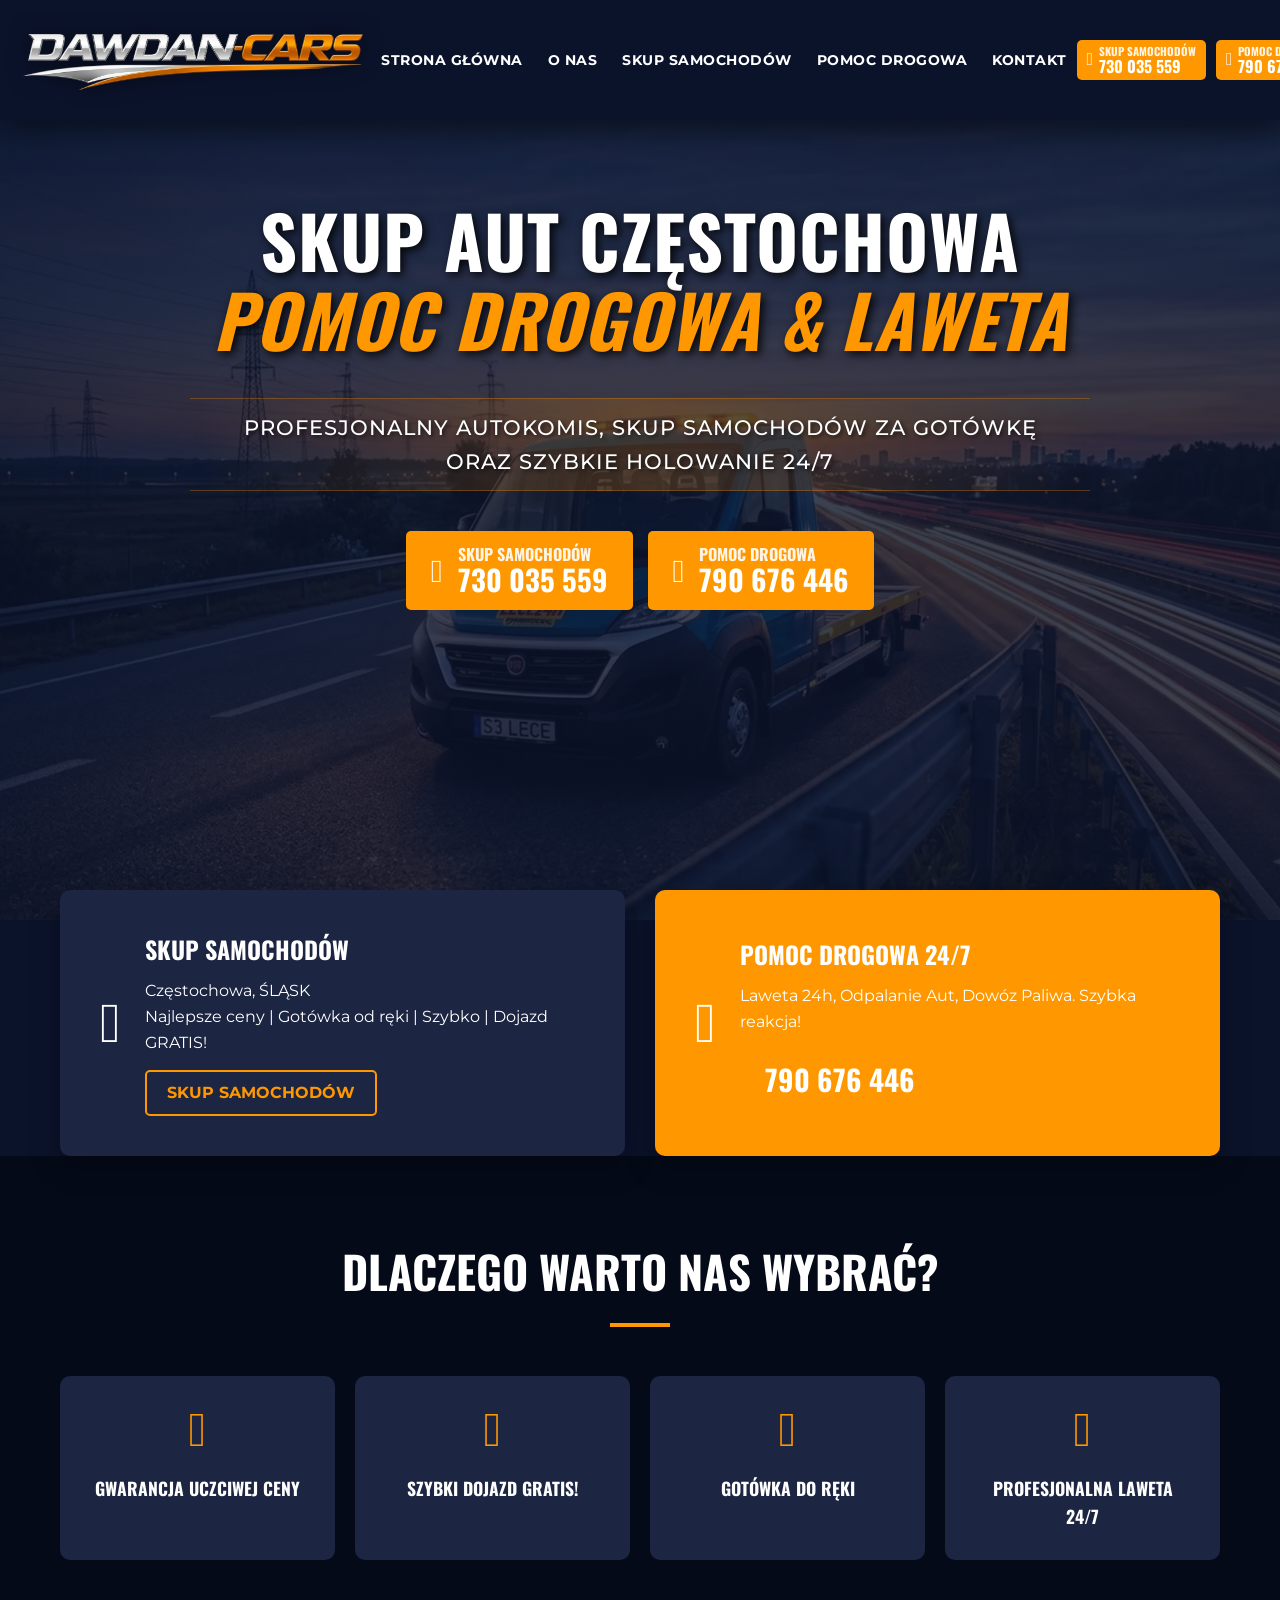
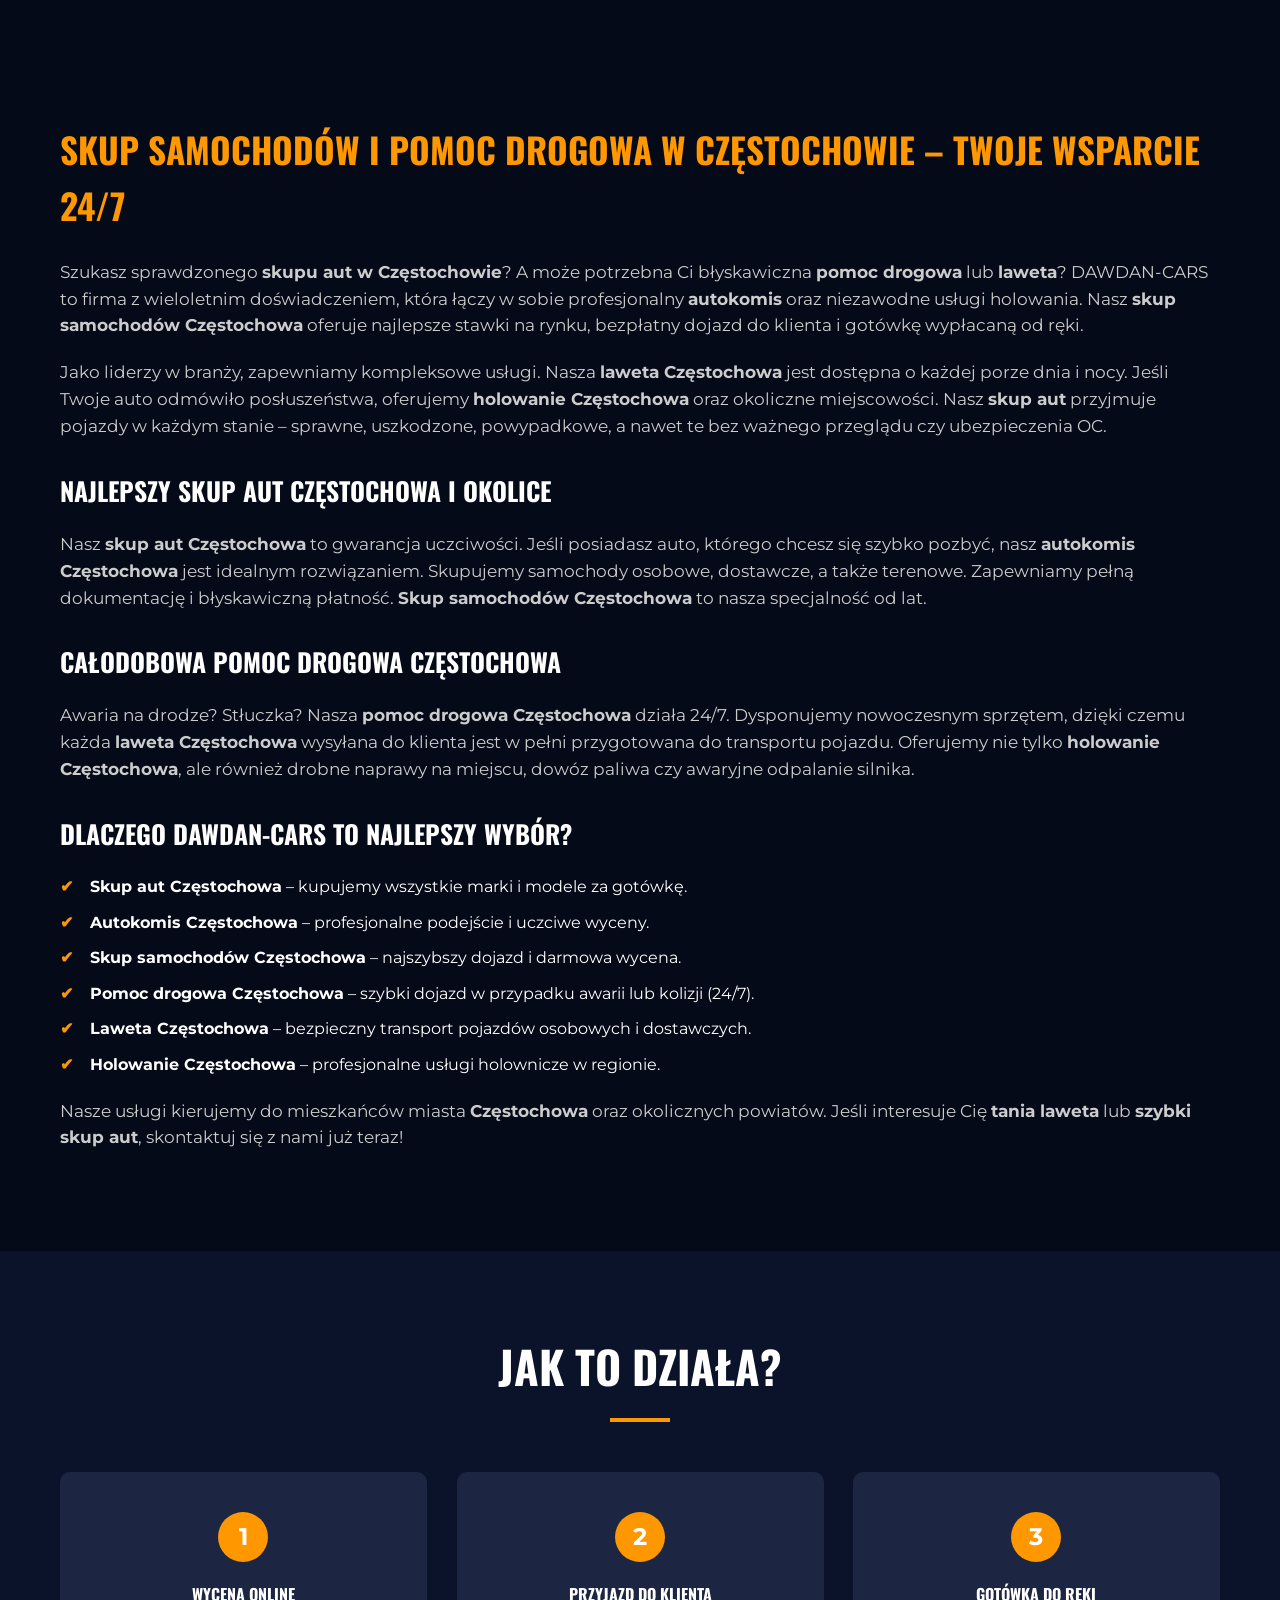
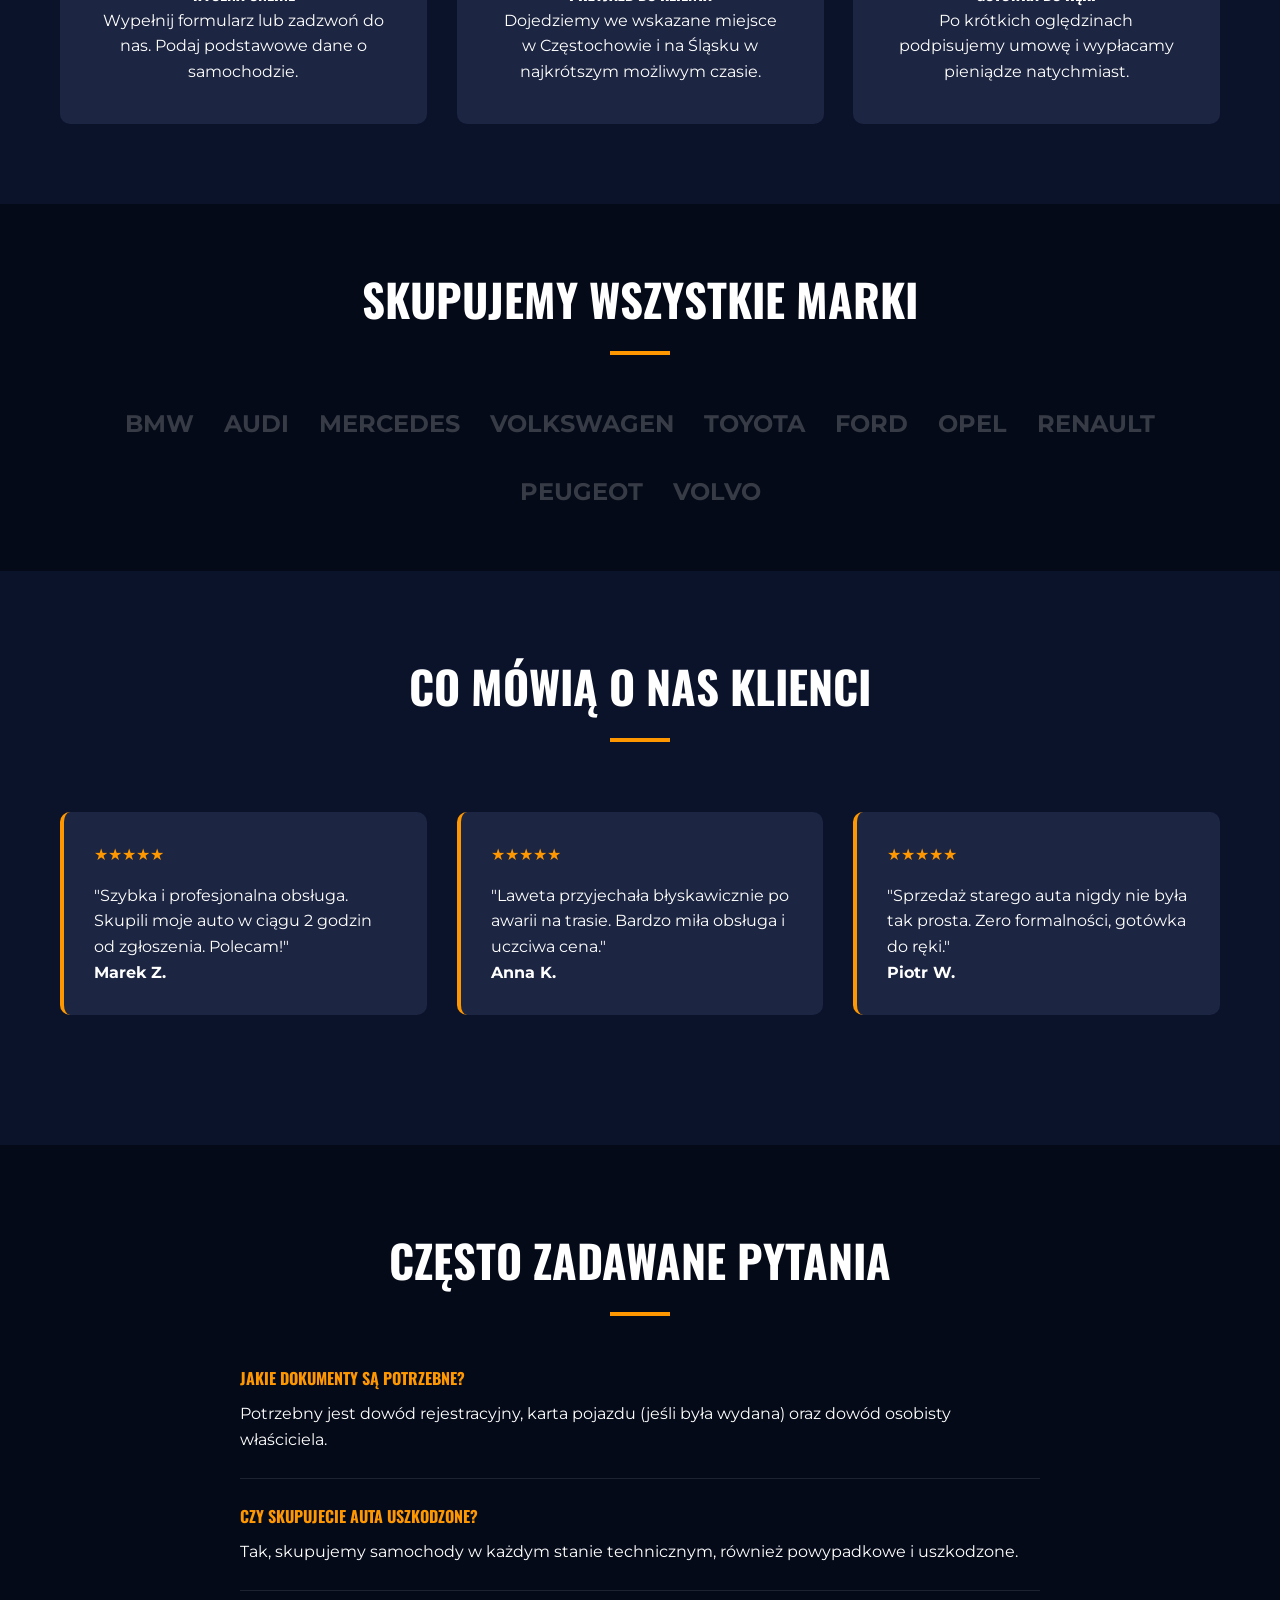
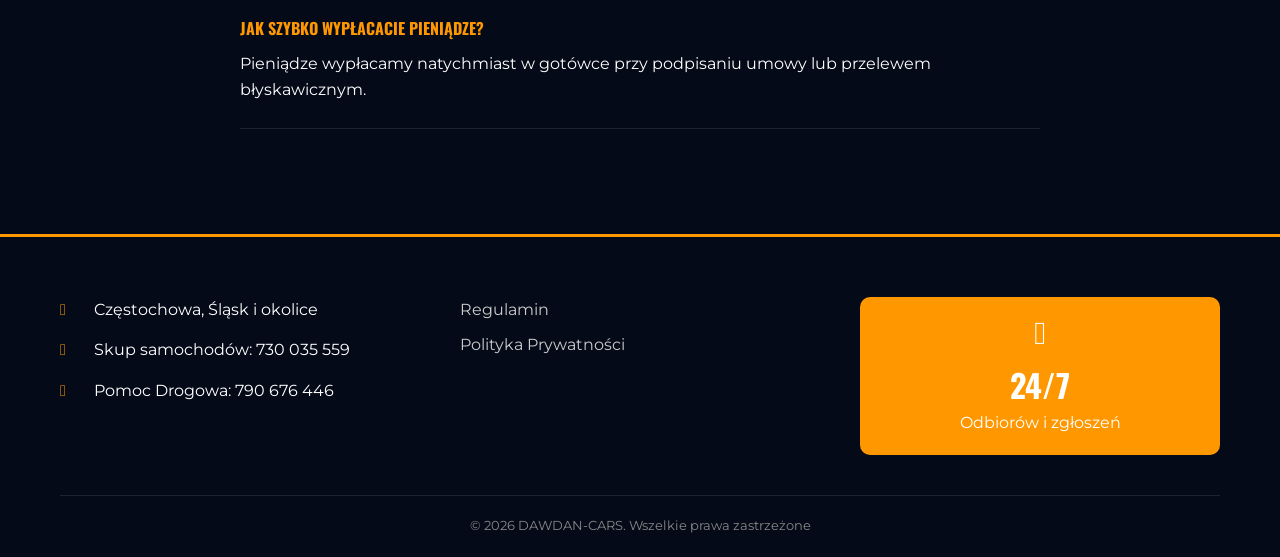
==== index.html @ 178221b4 "Add files via upload" ====
<!DOCTYPE html>
<html lang="pl">
<head>
<!-- Google tag (gtag.js) -->
<script async src="https://www.googletagmanager.com/gtag/js?id=G-DN23MHNYG7"></script>
<script>
  window.dataLayer = window.dataLayer || [];
  function gtag(){dataLayer.push(arguments);}
  gtag('js', new Date());

  gtag('config', 'G-DN23MHNYG7');
</script>


    <meta charset="UTF-8">
    <meta name="viewport" content="width=device-width, initial-scale=1.0">
<title>Skup Aut Częstochowa | Autokomis | Pomoc Drogowa 24h | Laweta Częstochowa</title>

<meta name="description" content="Skup aut Częstochowa i autokomis. Profesjonalna pomoc drogowa 24h, laweta oraz holowanie Częstochowa. Skup samochodów za gotówkę – szybka wycena i darmowy dojazd!">

<link rel="canonical" href="https://dawdan-cars.pl/">

<script type="application/ld+json">
{
  "@context": "https://schema.org",
  "@type": "LocalBusiness",
  "name": "DAWDAN-CARS",
  "image": "https://dawdan-cars.pl/logo.webp",
  "@id": "https://dawdan-cars.pl/#business",
  "url": "https://dawdan-cars.pl/",
  "telephone": "+48730035559",
  "address": {
    "@type": "PostalAddress",
    "streetAddress": "Częstochowa i okolice",
    "addressLocality": "Częstochowa",
    "postalCode": "42-200",
    "addressCountry": "PL"
  },
  "geo": {
    "@type": "GeoCoordinates",
    "latitude": 50.8118,
    "longitude": 19.1203
  },
  "openingHoursSpecification": {
    "@type": "OpeningHoursSpecification",
    "dayOfWeek": [
      "Monday",
      "Tuesday",
      "Wednesday",
      "Thursday",
      "Friday",
      "Saturday",
      "Sunday"
    ],
    "opens": "00:00",
    "closes": "23:59"
  },
  "sameAs": []
}
</script>


    <link rel="stylesheet" href="style.css" media="print" onload="this.media='all'">
    <link rel="stylesheet" href="critical.css">
    <noscript><link rel="stylesheet" href="style.css"></noscript>
    <link rel="preload" as="style" href="style.css">
    <link rel="preconnect" href="https://fonts.googleapis.com">
    <link rel="preconnect" href="https://fonts.gstatic.com" crossorigin>
    <link href="https://fonts.googleapis.com/css2?family=Montserrat:wght@400;700&family=Oswald:wght@500;700&display=swap" rel="stylesheet" media="print" onload="this.media='all'">
    <noscript><link href="https://fonts.googleapis.com/css2?family=Montserrat:wght@400;700&family=Oswald:wght@500;700&display=swap" rel="stylesheet"></noscript>
    <link rel="stylesheet" href="font-awesome.min.css" media="print" onload="this.media='all'">
    <noscript><link rel="stylesheet" href="font-awesome.min.css"></noscript>
    <!-- Swiper CSS -->
    <link rel="stylesheet" href="https://cdn.jsdelivr.net/npm/swiper@11/swiper-bundle.min.css" />
    <!-- AOS CSS -->
    <link href="https://unpkg.com/aos@2.3.1/dist/aos.css" rel="stylesheet">
    <!-- NOWE -->
    <link rel="preload" as="image" href="tlo.webp" fetchpriority="high" type="image/webp">

    <!-- ICONS -->
    <link rel="icon" href="favicony/favicon.ico" type="image/x-icon">
    <link rel="shortcut icon" href="favicony/favicon.ico" type="image/x-icon">
    <link rel="icon" href="favicony/favicon.ico" sizes="any">
    <link rel="icon" type="image/png" sizes="16x16" href="favicony/favicon-16x16.png">
    <link rel="icon" type="image/png" sizes="32x32" href="favicony/favicon-32x32.png">
    <link rel="icon" type="image/png" sizes="48x48" href="favicony/favicon-48x48.png">
    <link rel="icon" type="image/png" sizes="64x64" href="favicony/favicon-64x64.png">
    <link rel="icon" type="image/png" sizes="192x192" href="favicony/favicon-192x192.png">
    <link rel="icon" type="image/png" sizes="512x512" href="favicony/favicon-512x512.png">
    <link rel="apple-touch-icon" sizes="180x180" href="favicony/favicon-180x180.png">
</head>
<body>
    <header>    
        <div class="top-bar">
            <div class="container">
                <div class="logo">
                    <a href="index.html">
                        <img src="logo.webp" alt="Skup samochodów, pomoc drogowa Częstochowa DAWDAN-CARS" width="349" height="60" loading="lazy">
                    </a>
                </div>
                <nav>
                    <ul>
                        <li><a href="index.html">STRONA GŁÓWNA</a></li>
                        <li><a href="o-nas.html">O NAS</a></li>
                        <li><a href="skup-samochodow.html">SKUP SAMOCHODÓW</a></li>
                        <li><a href="laweta-pomoc-drogowa.html">POMOC DROGOWA</a></li>
                        <li><a href="kontakt.html">KONTAKT</a></li>
                    </ul>
                    <div class="header-cta mobile-only">
                        <a href="tel:+48730035559" class="btn-call">                
                            <i class="fas fa-phone-alt"></i>
                            <span>
                                <span class="btn-label">SKUP SAMOCHODÓW</span>
                                <span class="btn-number">730 035 559</span>
                            </span>
                        </a>
                        <a href="tel:+48790676446" class="btn-call">
                            <i class="fas fa-phone-alt"></i>
                            <span>
                                <span class="btn-label">POMOC DROGOWA</span>
                                <span class="btn-number">790 676 446</span>
                            </span>
                        </a>
                    </div>
                </nav>
                <div class="header-cta desktop-only">
                    <a href="tel:+48730035559" class="btn-call">
                        <i class="fas fa-phone-alt"></i>
                        <span>
                            <span class="btn-label">SKUP SAMOCHODÓW</span>
                            <span class="btn-number">730 035 559</span>
                        </span>
                    </a>
                    <a href="tel:+48790676446" class="btn-call">
                        <i class="fas fa-phone-alt"></i>
                        <span>
                            <span class="btn-label">POMOC DROGOWA</span>
                            <span class="btn-number">790 676 446</span>
                        </span>
                    </a>
                </div>
                <div class="menu-toggle">
                    <span></span>
                    <span></span>
                    <span></span>
                </div>
            </div>
        </div>
    </header>
    <div class="overlay"></div>

    <section id="home" class="hero">
        <div class="container">
            <div class="hero-content">
                <div class="hero-text" data-aos="fade-up">
                    <h1>SKUP AUT CZĘSTOCHOWA <br> <span class="highlight">POMOC DROGOWA & LAWETA</span></h1>
                    <p class="hero-subtext">Profesjonalny autokomis, skup samochodów za gotówkę oraz szybkie holowanie 24/7</p>
                    <div class="hero-cta-buttons">
                        <a href="tel:+48730035559" class="btn-hero-call">
                            <i class="fas fa-phone-alt"></i>
                            <span>
                                <span class="btn-label">SKUP SAMOCHODÓW</span>
                                <span class="btn-number">730 035 559</span>
                            </span>
                        </a>
                        <a href="tel:+48790676446" class="btn-hero-call">
                            <i class="fas fa-phone-alt"></i>
                            <span>
                                <span class="btn-label">POMOC DROGOWA</span>
                                <span class="btn-number">790 676 446</span>
                            </span>
                        </a>
                    </div>
                </div>
            </div>
        </div>
    </section>

    <section class="service-boxes">
        <div class="container">
            <div class="box blue-box" data-aos="fade-right">
                <div class="box-icon"><i class="fas fa-car"></i></div>
                <div class="box-content">
                    <h3>SKUP SAMOCHODÓW</h3>
                    <p>Częstochowa, ŚLĄSK<br>Najlepsze ceny | Gotówka od ręki | Szybko | Dojazd GRATIS!</p>
                    <a href="skup-samochodow.html" class="btn-outline">SKUP SAMOCHODÓW</a>
                </div>
            </div>
            <div class="box orange-box" data-aos="fade-left">
                <div class="box-icon"><i class="fas fa-truck-moving"></i></div>
                <div class="box-content">
                    <h3>POMOC DROGOWA 24/7</h3>
                    <p>Laweta 24h, Odpalanie Aut, Dowóz Paliwa. Szybka reakcja!</p>
                    <div class="box-call">
                        <a href="tel:+48790676446" class="btn-hero-call">
                                <span class="btn-number">790 676 446</span>
                        </a>
                    </div>
                </div>
            </div>
        </div>
    </section>

    <section id="benefits" class="benefits">
        <div class="container">
            <h2 class="section-title" data-aos="fade-up">DLACZEGO WARTO NAS WYBRAĆ?</h2>
            <div class="benefits-grid">
                <div class="benefit-item" data-aos="zoom-in" data-aos-delay="100">
                    <i class="fas fa-award"></i>
                    <h4>GWARANCJA UCZCIWEJ CENY</h4>
                </div>
                <div class="benefit-item" data-aos="zoom-in" data-aos-delay="200">
                    <i class="fas fa-stopwatch"></i>
                    <h4>SZYBKI DOJAZD GRATIS!</h4>
                </div>
                <div class="benefit-item" data-aos="zoom-in" data-aos-delay="300">
                    <i class="fas fa-money-bill-wave"></i>
                    <h4>GOTÓWKA DO RĘKI</h4>
                </div>
                <div class="benefit-item" data-aos="zoom-in" data-aos-delay="400">
                    <i class="fas fa-truck-monster"></i>
                    <h4>PROFESJONALNA LAWETA 24/7</h4>
                </div>
            </div>
        </div>
    </section>

    <section class="seo-content">
        <div class="container">
            <div class="seo-text-block" data-aos="fade-up">
                <h2>Skup samochodów i pomoc drogowa w Częstochowie – Twoje wsparcie 24/7</h2>
                <p>Szukasz sprawdzonego <strong>skupu aut w Częstochowie</strong>? A może potrzebna Ci błyskawiczna <strong>pomoc drogowa</strong> lub <strong>laweta</strong>? DAWDAN-CARS to firma z wieloletnim doświadczeniem, która łączy w sobie profesjonalny <strong>autokomis</strong> oraz niezawodne usługi holowania. Nasz <strong>skup samochodów Częstochowa</strong> oferuje najlepsze stawki na rynku, bezpłatny dojazd do klienta i gotówkę wypłacaną od ręki.</p>

                <p>Jako liderzy w branży, zapewniamy kompleksowe usługi. Nasza <strong>laweta Częstochowa</strong> jest dostępna o każdej porze dnia i nocy. Jeśli Twoje auto odmówiło posłuszeństwa, oferujemy <strong>holowanie Częstochowa</strong> oraz okoliczne miejscowości. Nasz <strong>skup aut</strong> przyjmuje pojazdy w każdym stanie – sprawne, uszkodzone, powypadkowe, a nawet te bez ważnego przeglądu czy ubezpieczenia OC.</p>

                <h3>Najlepszy Skup Aut Częstochowa i okolice</h3>
                <p>Nasz <strong>skup aut Częstochowa</strong> to gwarancja uczciwości. Jeśli posiadasz auto, którego chcesz się szybko pozbyć, nasz <strong>autokomis Częstochowa</strong> jest idealnym rozwiązaniem. Skupujemy samochody osobowe, dostawcze, a także terenowe. Zapewniamy pełną dokumentację i błyskawiczną płatność. <strong>Skup samochodów Częstochowa</strong> to nasza specjalność od lat.</p>

                <h3>Całodobowa Pomoc Drogowa Częstochowa</h3>
                <p>Awaria na drodze? Stłuczka? Nasza <strong>pomoc drogowa Częstochowa</strong> działa 24/7. Dysponujemy nowoczesnym sprzętem, dzięki czemu każda <strong>laweta Częstochowa</strong> wysyłana do klienta jest w pełni przygotowana do transportu pojazdu. Oferujemy nie tylko <strong>holowanie Częstochowa</strong>, ale również drobne naprawy na miejscu, dowóz paliwa czy awaryjne odpalanie silnika.</p>

                <h3>Dlaczego DAWDAN-CARS to najlepszy wybór?</h3>
                <ul>
                    <li><strong>Skup aut Częstochowa</strong> – kupujemy wszystkie marki i modele za gotówkę.</li>
                    <li><strong>Autokomis Częstochowa</strong> – profesjonalne podejście i uczciwe wyceny.</li>
                    <li><strong>Skup samochodów Częstochowa</strong> – najszybszy dojazd i darmowa wycena.</li>
                    <li><strong>Pomoc drogowa Częstochowa</strong> – szybki dojazd w przypadku awarii lub kolizji (24/7).</li>
                    <li><strong>Laweta Częstochowa</strong> – bezpieczny transport pojazdów osobowych i dostawczych.</li>
                    <li><strong>Holowanie Częstochowa</strong> – profesjonalne usługi holownicze w regionie.</li>
                </ul>

                <p>Nasze usługi kierujemy do mieszkańców miasta <strong>Częstochowa</strong> oraz okolicznych powiatów. Jeśli interesuje Cię <strong>tania laweta</strong> lub <strong>szybki skup aut</strong>, skontaktuj się z nami już teraz!</p>
            </div>
        </div>
    </section>

    <!-- Jak to działa (How It Works) -->
    <section id="how-it-works" class="how-it-works">
        <div class="container">
            <h2 class="section-title" data-aos="fade-up">JAK TO DZIAŁA?</h2>
            <div class="steps-grid">
                <div class="step" data-aos="fade-up" data-aos-delay="100">
                    <div class="step-num">1</div>
                    <h4>Wycena online</h4>
                    <p>Wypełnij formularz lub zadzwoń do nas. Podaj podstawowe dane o samochodzie.</p>
                </div>
                <div class="step" data-aos="fade-up" data-aos-delay="200">
                    <div class="step-num">2</div>
                    <h4>Przyjazd do klienta</h4>
                    <p>Dojedziemy we wskazane miejsce w Częstochowie i na Śląsku w najkrótszym możliwym czasie.</p>
                </div>
                <div class="step" data-aos="fade-up" data-aos-delay="300">
                    <div class="step-num">3</div>
                    <h4>Gotówka do ręki</h4>
                    <p>Po krótkich oględzinach podpisujemy umowę i wypłacamy pieniądze natychmiast.</p>
                </div>
            </div>
        </div>
    </section>

    <!-- Brands We Buy -->
    <section class="brands">
        <div class="container">
            <h2 class="section-title">SKUPUJEMY WSZYSTKIE MARKI</h2>
            <div class="brands-flex">
                <span>BMW</span>
                <span>AUDI</span>
                <span>MERCEDES</span>
                <span>VOLKSWAGEN</span>
                <span>TOYOTA</span>
                <span>FORD</span>
                <span>OPEL</span>
                <span>RENAULT</span>
                <span>PEUGEOT</span>
                <span>VOLVO</span>
            </div>
        </div>
    </section>
    <!--
    <section class="recent-buys">
        <div class="container">
            <h2 class="section-title">OSTATNIE REALIZACJE</h2>
            <div class="swiper buys-swiper">
                <div class="swiper-wrapper">
                    <div class="swiper-slide">
                        <div class="buy-card">
                            <div class="car-img" style="background-image: url('tlo.webp')"></div>
                            <p>VW Golf</p>
                        </div>
                    </div>
                    <div class="swiper-slide">
                        <div class="buy-card">
                            <div class="car-img" style="background-image: url('tlo.webp')"></div>
                            <p>Audi A4</p>
                        </div>
                    </div>
                    <div class="swiper-slide">
                        <div class="buy-card">
                            <div class="car-img" style="background-image: url('tlo.webp')"></div>
                            <p>Ford Focus</p>
                        </div>
                    </div>
                    <div class="swiper-slide">
                        <div class="buy-card">
                            <div class="car-img" style="background-image: url('tlo.webp')"></div>
                            <p>Porsche 911 2019</p>
                        </div>
                    </div>
                </div>
                <div class="swiper-pagination"></div>
                <div class="swiper-button-next"></div>
                <div class="swiper-button-prev"></div>
            </div>
        </div>
    </section>
    -->
    <!-- Testimonials -->
    <section class="testimonials">
        <div class="container">
            <h2 class="section-title">CO MÓWIĄ O NAS KLIENCI</h2>
            <div class="swiper testimonials-swiper">
                <div class="swiper-wrapper">
                    <div class="swiper-slide">
                        <div class="testimonial">
                            <div class="stars">★★★★★</div>
                            <p>"Szybka i profesjonalna obsługa. Skupili moje auto w ciągu 2 godzin od zgłoszenia. Polecam!"</p>
                            <strong>Marek Z.</strong>
                        </div>
                    </div>
                    <div class="swiper-slide">
                        <div class="testimonial">
                            <div class="stars">★★★★★</div>
                            <p>"Laweta przyjechała błyskawicznie po awarii na trasie. Bardzo miła obsługa i uczciwa cena."</p>
                            <strong>Anna K.</strong>
                        </div>
                    </div>
                    <div class="swiper-slide">
                        <div class="testimonial">
                            <div class="stars">★★★★★</div>
                            <p>"Sprzedaż starego auta nigdy nie była tak prosta. Zero formalności, gotówka do ręki."</p>
                            <strong>Piotr W.</strong>
                        </div>
                    </div>
                </div>
                <div class="swiper-pagination"></div>
            </div>
        </div>
    </section>

    <!-- FAQ -->
    <section class="faq">
        <div class="container">
            <h2 class="section-title">CZĘSTO ZADAWANE PYTANIA</h2>
            <div class="faq-list">
                <div class="faq-item">
                    <h4>Jakie dokumenty są potrzebne?</h4>
                    <p>Potrzebny jest dowód rejestracyjny, karta pojazdu (jeśli była wydana) oraz dowód osobisty właściciela.</p>
                </div>
                <div class="faq-item">
                    <h4>Czy skupujecie auta uszkodzone?</h4>
                    <p>Tak, skupujemy samochody w każdym stanie technicznym, również powypadkowe i uszkodzone.</p>
                </div>
                <div class="faq-item">
                    <h4>Jak szybko wypłacacie pieniądze?</h4>
                    <p>Pieniądze wypłacamy natychmiast w gotówce przy podpisaniu umowy lub przelewem błyskawicznym.</p>
                </div>
            </div>
        </div>
    </section>

    <footer>
        <div class="container">
            <div class="footer-grid">
                <div class="footer-info">
                    <p><i class="fas fa-map-marker-alt"></i> Częstochowa, Śląsk i okolice</p>
                    <p><i class="fas fa-phone"></i> Skup samochodów: 730 035 559</p>
                    <p><i class="fas fa-phone"></i> Pomoc Drogowa: 790 676 446</p>
                </div>
                <div class="footer-links">
                    <ul>
                        <li><a href="#">Regulamin</a></li>
                        <li><a href="#">Polityka Prywatności</a></li>
                    </ul>
                </div>
                <div class="footer-hours">
                    <div class="hours-box">
                        <i class="far fa-clock"></i>
                        <span>24/7</span>
                        <p>Odbiorów i zgłoszeń</p>
                    </div>
                </div>
            </div>
            <div class="footer-bottom">
                <p>&copy; 2026 DAWDAN-CARS. Wszelkie prawa zastrzeżone</p>
            </div>
        </div>
    </footer>

    <!-- Swiper JS -->
    <script src="https://cdn.jsdelivr.net/npm/swiper@11/swiper-bundle.min.js"></script>
    <!-- AOS JS -->
    <script src="https://unpkg.com/aos@2.3.1/dist/aos.js"></script>
    <script src="script.js"></script>
</body>
</html>
---- style.css ----
/* style.css */

:root {
    --primary-color: #ff9800; /* Vibrant Orange */
    --secondary-color: #0b132b; /* Deep Navy */
    --accent-color: #1c2541; /* Slightly Lighter Navy */
    --text-light: #ffffff;
    --text-dark: #333333;
    --bg-dark: #0b132b;
    --bg-light: #f4f4f4;
}

* {
    margin: 0;
    padding: 0;
    box-sizing: border-box;
}

body {
    font-family: 'Montserrat', sans-serif;
    line-height: 1.6;
    color: var(--text-light);
    background-color: var(--bg-dark);
    overflow-x: hidden;
}

h1, h2, h3, h4 {
    font-family: 'Oswald', sans-serif;
    text-transform: uppercase;
}

.container {
    max-width: 1200px;
    margin: 0 auto;
    padding: 0 20px;
}

/* Header & Navigation */
header {
    background-color: #0b132b;
    position: sticky;
    top: 0;
    z-index: 2000;
    box-shadow: 0 10px 30px rgba(0,0,0,0.5);
    transition: padding 0.3s ease, background 0.3s ease;
    will-change: padding, background;
    padding: 15px 0;
}

header.scrolled {
    padding: 5px 0;
    background: rgba(11, 19, 43, 0.95);
}

header.menu-open {
    box-shadow: none;
    background: #0b132b;
}

.top-bar .container {
    display: grid;
    grid-template-columns: 1fr auto 1fr;
    align-items: center;
    height: auto;
    max-width: 100%;
    padding: 15px 20px; /* Reduced padding for more space */
}

.logo {
    display: flex;
    justify-content: flex-start;
}

.logo img {
    max-height: 60px;
    width: auto;
    display: block;
    transition: transform 0.3s ease;
    filter: drop-shadow(0 0 10px rgba(0,0,0,0.5));
}

.logo img:hover {
    transform: scale(1.05);
    filter: drop-shadow(0 0 12px rgba(255,152,0,0.3));
}

nav {
    display: flex;
    align-items: center;
    justify-content: center;
}

nav ul {
    display: flex;
    list-style: none;
    gap: 10px; /* Slightly more space */
}

nav a {
    text-decoration: none;
    color: var(--text-light);
    font-weight: 700;
    font-size: 0.85rem; /* Slightly smaller font */
    padding: 8px 10px; /* More compact padding */
    transition: all 0.3s ease;
    text-transform: uppercase;
    letter-spacing: 0.5px;
    white-space: nowrap;
}

nav a:hover, nav a.active {
    color: var(--primary-color);
}

.header-cta {
    display: flex;
    flex-direction: row;
    justify-content: flex-end;
    align-items: center;
    gap: 10px; /* Reduced gap */
}

.mobile-only {
    display: none;
}

.header-cta .btn-call {
    display: flex;
    align-items: center;
    gap: 6px;
    text-decoration: none;
    color: #fff;
    background: #ff9800;
    padding: 6px 10px; /* More compact */
    transition: background 0.3s;
    font-family: 'Oswald', sans-serif;
    font-weight: 700;
    border-radius: 5px;
    line-height: 1;
    white-space: nowrap;
}

.header-cta .btn-call i {
    font-size: 1.1rem;
}

.btn-label {
    display: block;
    font-size: 0.7rem;
    text-transform: uppercase;
    opacity: 0.9;
}

.btn-number {
    display: block;
    font-size: 1rem;
}

.header-cta .btn-call:hover {
    background: #e68a00;
}

.menu-toggle {
    display: none;
    flex-direction: column;
    justify-content: center;
    align-items: center;
    width: 50px;
    height: 50px;
    background: rgba(255, 152, 0, 0.1);
    border: 2px solid var(--primary-color);
    border-radius: 12px;
    cursor: pointer;
    padding: 0;
    z-index: 2200; /* Above nav */
    transition: all 0.3s cubic-bezier(0.4, 0, 0.2, 1);
    position: relative;
}

.menu-toggle:hover {
    background: var(--primary-color);
}

.menu-toggle:hover span {
    background: white;
}

.menu-toggle span {
    width: 26px;
    height: 2px;
    background: var(--primary-color);
    border-radius: 2px;
    transition: all 0.4s cubic-bezier(0.68, -0.6, 0.32, 1.6);
    position: absolute;
}

.menu-toggle span:nth-child(1) { transform: translateY(-8px); }
.menu-toggle span:nth-child(2) { transform: translateY(0); width: 18px; right: 9px; }
.menu-toggle span:nth-child(3) { transform: translateY(8px); }

.menu-toggle.active {
    background: rgba(255, 255, 255, 0.1);
    border-color: white;
}

.menu-toggle.active span {
    background: white;
}

.menu-toggle.active span:nth-child(1) {
    transform: translateY(0) rotate(45deg);
}

.menu-toggle.active span:nth-child(2) {
    opacity: 0;
    transform: translateX(-20px);
}

.menu-toggle.active span:nth-child(3) {
    transform: translateY(0) rotate(-45deg);
}

/* Hero Section */
.hero {
    background: linear-gradient(rgba(11, 19, 43, 0.8), rgba(11, 19, 43, 0.8)), url('tlo.webp');
    background-size: cover;
    background-position: center;
    padding: 80px 0;
    min-height: 800px;
    display: flex;
    align-items: stretch;
    justify-content: center;
}

.hero .container {
    display: flex;
    flex-direction: column;
}

.hero-content {
    display: flex;
    flex-direction: column;
    align-items: center;
    width: 100%;
    height: 100%;
}

.hero-text {
    width: 100%;
    display: flex;
    flex-direction: column;
    align-items: center;
    min-height: 400px; /* Ensure space for vertical arrangement */
}

.hero-text h1 {
    font-size: clamp(1.8rem, 8vw, 4.5rem); /* Increased minimum font size */
    color: var(--text-light);
    line-height: 1.1;
    width: 100%;
    text-shadow: 3px 3px 10px rgba(0,0,0,0.9);
    text-align: center;
    margin-bottom: clamp(20px, 5vh, 40px); /* Fluid margin */
    white-space: normal;
    word-wrap: break-word;
    letter-spacing: 1px;
    min-height: 1.1em;
    contain-intrinsic-size: auto 1.1em;
}

.hero-text h1 .highlight {
    color: var(--primary-color);
    font-style: italic;
    font-weight: 900;
}

.hero-cta-buttons {
    display: flex;
    flex-wrap: wrap; /* Allow wrapping on small mobile */
    justify-content: center;
    gap: 15px;
    margin-bottom: 40px;
}

.btn-hero-call {
    display: flex;
    align-items: center;
    background: var(--primary-color);
    color: white;
    padding: 15px 25px;
    text-decoration: none;
    font-weight: 700;
    font-family: 'Oswald', sans-serif;
    border-radius: 5px;
    transition: background 0.3s;
    line-height: 1.1;
    text-align: left;
}

.btn-hero-call i {
    font-size: 2rem;
    margin-right: 15px;
}

.btn-hero-call .btn-label {
    font-size: 1rem;
}

.btn-hero-call .btn-number {
    font-size: 1.8rem;
}

.btn-hero-call:hover {
    background: #e68a00;
}

.hero-features {
    list-style: none;
    display: flex;
    gap: 30px;
    margin-top: auto; /* Push to bottom of flex container */
    padding-top: 50px;
}

.hero-features li {
    font-weight: 700;
    font-size: 0.9rem;
}

.hero-features i {
    color: var(--primary-color);
    margin-right: 5px;
}

/* Service Boxes */
.service-boxes {
    margin-top: clamp(-30px, -5vw, -50px);
    position: relative;
    z-index: 10;
}

.service-boxes .container {
    display: grid;
    grid-template-columns: repeat(auto-fit, minmax(280px, 1fr));
    gap: 30px;
}

.box {
    display: flex;
    align-items: center;
    padding: 40px;
    border-radius: 10px;
    gap: 25px;
    box-shadow: 0 10px 30px rgba(0,0,0,0.3);
}

.blue-box {
    background-color: var(--accent-color);
}

.orange-box {
    background-color: var(--primary-color);
    color: white;
}

.box-icon i {
    font-size: 3.5rem;
}

.box-content h3 {
    font-size: 1.5rem;
    margin-bottom: 10px;
}

.btn-outline {
    display: inline-block;
    margin-top: 15px;
    padding: 8px 20px;
    border: 2px solid var(--primary-color);
    color: var(--primary-color);
    text-decoration: none;
    font-weight: 700;
    border-radius: 5px;
    transition: all 0.3s;
}

.btn-outline:hover {
    background: var(--primary-color);
    color: white;
}

.box-call {
    margin-top: 15px;
    display: flex;
    flex-direction: column;
}

.box-call span {
    font-size: 0.8rem;
    text-transform: uppercase;
}

.box-call strong {
    font-size: 1.8rem;
    font-family: 'Oswald', sans-serif;
}

/* General Animation Optimization */
[data-aos] {
    will-change: transform, opacity;
}

/* Benefits Section */
.benefits {
    padding: 80px 0;
    background-color: #050a18;
}

.section-title {
    text-align: center;
    font-size: clamp(1.8rem, 5vw, 2.8rem); /* Fluid section titles */
    margin-bottom: clamp(30px, 8vw, 50px);
    position: relative;
    padding: 0 15px;
}

.section-title::after {
    content: '';
    display: block;
    width: 60px;
    height: 4px;
    background: var(--primary-color);
    margin: 15px auto;
}

.benefits-grid {
    display: grid;
    grid-template-columns: repeat(auto-fit, minmax(250px, 1fr));
    gap: 20px;
}

.benefit-item {
    text-align: center;
    padding: 30px;
    background: var(--accent-color);
    border-radius: 10px;
    transition: transform 0.3s;
}

.benefit-item:hover {
    transform: translateY(-10px);
    border-bottom: 3px solid var(--primary-color);
}

.benefit-item i {
    font-size: 3rem;
    color: var(--primary-color);
    margin-bottom: 20px;
}

.benefit-item h4 {
    font-size: 1.1rem;
}

/* Recent Buys */
.recent-buys {
    padding: 80px 0;
    overflow: hidden;
}

.buys-swiper {
    padding: 20px 0 50px !important;
}

.buys-swiper .swiper-button-next,
.buys-swiper .swiper-button-prev {
    color: var(--primary-color);
}

@media (max-width: 768px) {
    .buys-swiper .swiper-button-next,
    .buys-swiper .swiper-button-prev {
        display: none;
    }
}

.buys-swiper .swiper-pagination-bullet-active {
    background: var(--primary-color);
}

.buy-card {
    background: var(--accent-color);
    border-radius: 10px;
    overflow: hidden;
    text-align: center;
}

.car-img {
    height: 180px;
    background-size: cover;
    background-position: center;
}

.buy-card p {
    padding: 15px;
    font-weight: 700;
    text-transform: uppercase;
}

/* Footer */
footer {
    background: #050a18;
    padding: 60px 0 20px;
    border-top: 3px solid var(--primary-color);
}

footer h3 {
    text-align: center;
    font-size: 2rem;
    margin-bottom: 40px;
}

.footer-grid {
    display: grid;
    grid-template-columns: repeat(auto-fit, minmax(250px, 1fr));
    gap: 40px;
    margin-bottom: 40px;
}

.footer-info p {
    margin-bottom: 15px;
}

.footer-info i {
    color: var(--primary-color);
    margin-right: 10px;
    width: 20px;
}

.hours-box {
    background: var(--primary-color);
    padding: 20px;
    border-radius: 10px;
    text-align: center;
}

.hours-box i {
    font-size: 2rem;
    margin-bottom: 10px;
}

.hours-box span {
    display: block;
    font-size: 2rem;
    font-weight: 700;
    font-family: 'Oswald', sans-serif;
}

.footer-links ul {
    list-style: none;
}

.footer-links li {
    margin-bottom: 10px;
}

.footer-links a {
    color: #ccc;
    text-decoration: none;
}

.footer-links a:hover {
    color: var(--primary-color);
}

.footer-bottom {
    text-align: center;
    padding-top: 20px;
    border-top: 1px solid rgba(255,255,255,0.1);
    font-size: 0.8rem;
    color: #888;
}

/* SEO Content */
.seo-content {
    padding: 80px 0;
    background: #050a18;
}

.seo-text-block h2 {
    font-size: 2.2rem;
    color: var(--primary-color);
    margin-bottom: 25px;
}

.seo-text-block h3 {
    font-size: 1.6rem;
    margin-top: 30px;
    margin-bottom: 20px;
}

.seo-text-block p {
    margin-bottom: 20px;
    font-size: 1.05rem;
    color: #ccc;
}

.seo-text-block ul {
    list-style: none;
    margin-bottom: 20px;
}

.seo-text-block li {
    margin-bottom: 10px;
    padding-left: 30px;
    position: relative;
}

.seo-text-block li::before {
    content: '✔';
    position: absolute;
    left: 0;
    color: var(--primary-color);
    font-weight: bold;
}

.hero-subtext {
    font-size: 1.3rem;
    text-align: center;
    margin: 0 auto 40px;
    color: #fff;
    max-width: 900px;
    font-weight: 500;
    letter-spacing: 1px;
    text-transform: uppercase;
    text-shadow: 2px 2px 4px rgba(0, 0, 0, 0.7);
    background: linear-gradient(90deg, transparent, rgba(255, 140, 0, 0.2), transparent);
    padding: 12px 20px;
    border-top: 1px solid rgba(255, 140, 0, 0.3);
    border-bottom: 1px solid rgba(255, 140, 0, 0.3);
}

/* How It Works */
.how-it-works {
    padding: 80px 0;
    background: var(--bg-dark);
}

.steps-grid {
    display: grid;
    grid-template-columns: repeat(auto-fit, minmax(280px, 1fr));
    gap: 30px;
    margin-top: 40px;
}

.step {
    text-align: center;
    padding: 40px;
    background: var(--accent-color);
    border-radius: 10px;
    position: relative;
}

.step-num {
    width: 50px;
    height: 50px;
    background: var(--primary-color);
    color: white;
    border-radius: 50%;
    display: flex;
    align-items: center;
    justify-content: center;
    font-size: 1.5rem;
    font-weight: 700;
    margin: 0 auto 20px;
}

/* Brands */
.brands {
    padding: 60px 0;
    background: #050a18;
}

.brands-flex {
    display: flex;
    flex-wrap: wrap;
    justify-content: center;
    gap: 30px;
}

.brands-flex span {
    font-size: 1.5rem;
    font-weight: 700;
    color: rgba(255, 255, 255, 0.2);
    text-transform: uppercase;
}

/* Testimonials */
.testimonials {
    padding: 80px 0;
    background: var(--bg-dark);
    overflow: hidden;
}

.testimonials-swiper {
    padding: 20px 0 50px !important;
}

.testimonials-swiper .swiper-pagination-bullet-active {
    background: var(--primary-color);
}

.testimonial {
    background: var(--accent-color);
    padding: 30px;
    border-radius: 10px;
    border-left: 4px solid var(--primary-color);
}

.stars {
    color: var(--primary-color);
    margin-bottom: 15px;
}

/* FAQ */
.faq {
    padding: 80px 0;
    background: #050a18;
}

.faq-list {
    max-width: 800px;
    margin: 0 auto;
}

.faq-item {
    margin-bottom: 25px;
    padding-bottom: 25px;
    border-bottom: 1px solid rgba(255, 255, 255, 0.1);
}

.faq-item h4 {
    color: var(--primary-color);
    margin-bottom: 10px;
}

/* Sub-pages Styling ddddddddddddddddddddddddddddddddddddddddddddddddddddddddddddddddddddddddddd*/
.page-header {
    padding: clamp(40px, 10vw, 80px) 0;
    text-align: center;
    color: white;
}

.page-header h1 {
    font-size: clamp(2rem, 8vw, 3.5rem); /* Fluid sub-page titles */
    margin-bottom: 10px;
}

.page-header p {
    font-size: 1.2rem;
    color: var(--primary-color);
}

.about-content, .service-details, .tow-details, .contact-page {
    padding: 80px 0;
}

.about-grid, .service-grid, .tow-grid, .contact-grid {
    display: grid;
    grid-template-columns: repeat(auto-fit, minmax(320px, 1fr));
    gap: 50px;
}

.about-stats {
    display: grid;
    grid-template-columns: repeat(auto-fit, minmax(200px, 1fr));
    gap: 20px;
}

.stat-item {
    background: var(--accent-color);
    padding: 30px;
    border-radius: 10px;
    text-align: center;
    border-bottom: 3px solid var(--primary-color);
}

.stat-item strong {
    display: block;
    font-size: 2.5rem;
    color: var(--primary-color);
    font-family: 'Oswald', sans-serif;
}

.check-list {
    list-style: none;
    margin: 20px 0;
}

.check-list li {
    margin-bottom: 10px;
}

.check-list i {
    color: var(--primary-color);
    margin-right: 10px;
}

.tow-services-grid {
    display: grid;
    grid-template-columns: repeat(auto-fit, minmax(250px, 1fr));
    gap: 20px;
    margin-top: 30px;
}

.tow-service-item {
    background: var(--accent-color);
    padding: 20px;
    border-radius: 10px;
}

.tow-service-item i {
    font-size: 2rem;
    color: var(--primary-color);
    margin-bottom: 10px;
}

.urgent-box {
    background: var(--primary-color);
    padding: 40px;
    border-radius: 10px;
    text-align: center;
    color: white;
}

.btn-urgent {
    display: inline-block;
    margin-top: 20px;
    background: white;
    color: var(--primary-color);
    padding: 15px 30px;
    text-decoration: none;
    font-weight: 700;
    border-radius: 5px;
    font-size: 1.2rem;
}

.contact-item {
    display: flex;
    gap: 20px;
    margin-bottom: 30px;
}

.contact-item i {
    font-size: 1.5rem;
    color: var(--primary-color);
}

.map-placeholder {
    position: relative;
    border-radius: 10px;
    overflow: hidden;
    margin-top: 30px;
}

.map-placeholder img {
    width: 100%;
    height: clamp(200px, 40vh, 400px);
    object-fit: cover;
    filter: grayscale(1);
}

.map-overlay {
    position: absolute;
    bottom: 0;
    left: 0;
    width: 100%;
    background: rgba(255, 152, 0, 0.9);
    color: white;
    padding: 10px;
    text-align: center;
    font-weight: 700;
}

.form-group {
    margin-bottom: 20px;
}

.form-group input, .form-group select, .form-group textarea {
    width: 100%;
    padding: 12px;
    border-radius: 5px;
    border: 1px solid rgba(255,255,255,0.1);
    background: rgba(255,255,255,0.05);
    color: white;
    font-family: inherit;
}

.form-group textarea {
    height: 150px;
}

/* Valuation Form Styles */
.hero-form-box {
    background: var(--accent-color);
    padding: 30px;
    border-radius: 15px;
    box-shadow: 0 15px 35px rgba(0,0,0,0.4);
    border: 1px solid rgba(255, 152, 0, 0.2);
}

.hero-form-box h3 {
    color: var(--primary-color);
    font-size: 1.8rem;
    margin-bottom: 5px;
    text-align: center;
}

.form-subtitle {
    text-align: center;
    font-size: 0.9rem;
    margin-bottom: 25px;
    color: #ccc;
}

.hero-form-box .form-group {
    margin-bottom: 15px;
}

.hero-form-box input,
.hero-form-box select,
.hero-form-box textarea {
    width: 100%;
    padding: 12px 15px;
    border-radius: 8px;
    border: 1px solid rgba(255,255,255,0.1);
    background: rgba(255,255,255,0.05);
    color: white;
    font-family: inherit;
    transition: all 0.3s ease;
}

.hero-form-box select option {
    background: var(--accent-color);
    color: white;
}

.hero-form-box input:focus,
.hero-form-box select:focus,
.hero-form-box textarea:focus {
    outline: none;
    border-color: var(--primary-color);
    background: rgba(255,255,255,0.1);
    box-shadow: 0 0 10px rgba(255, 152, 0, 0.2);
}

.checkbox-group label {
    display: flex;
    align-items: center;
    gap: 10px;
    cursor: pointer;
    font-size: 0.95rem;
    color: #ccc;
    transition: color 0.3s;
}

.checkbox-group label:hover {
    color: white;
}

.checkbox-group input[type="checkbox"] {
    width: 20px;
    height: 20px;
    cursor: pointer;
    accent-color: var(--primary-color);
}

.hero-form-box textarea {
    height: 100px;
    resize: vertical;
}

.file-upload-wrapper {
    margin-bottom: 20px;
}

.file-upload-label {
    display: flex;
    flex-direction: column;
    align-items: center;
    justify-content: center;
    padding: 20px;
    border: 2px dashed rgba(255, 152, 0, 0.4);
    border-radius: 10px;
    cursor: pointer;
    transition: all 0.3s ease;
    background: rgba(255, 152, 0, 0.05);
}

.file-upload-label:hover {
    background: rgba(255, 152, 0, 0.1);
    border-color: var(--primary-color);
}

.file-upload-label i {
    font-size: 2rem;
    color: var(--primary-color);
    margin-bottom: 10px;
}

.file-upload-label span {
    font-size: 0.9rem;
    font-weight: 700;
}

.file-preview-grid {
    display: grid;
    grid-template-columns: repeat(auto-fill, minmax(60px, 1fr));
    gap: 10px;
    margin-top: 15px;
}

.preview-item {
    position: relative;
    aspect-ratio: 1;
    border-radius: 5px;
    overflow: hidden;
    border: 1px solid var(--primary-color);
}

.preview-item img {
    width: 100%;
    height: 100%;
    object-fit: cover;
}

.btn-submit {
    width: 100%;
    padding: 15px;
    background: var(--primary-color);
    color: white;
    border: none;
    border-radius: 8px;
    font-family: 'Oswald', sans-serif;
    font-size: 1.2rem;
    font-weight: 700;
    cursor: pointer;
    transition: all 0.3s ease;
    text-transform: uppercase;
    letter-spacing: 1px;
}

.btn-submit:hover {
    background: #e68a00;
    transform: translateY(-2px);
    box-shadow: 0 5px 15px rgba(255, 152, 0, 0.4);
}

.btn-submit:active {
    transform: translateY(0);
}

.form-message {
    margin-top: 15px;
    padding: 10px;
    border-radius: 5px;
    text-align: center;
    font-weight: 700;
    display: none;
}

.form-message.success {
    display: block;
    background: rgba(76, 175, 80, 0.1);
    color: #4caf50;
    border: 1px solid #4caf50;
}

.form-message.error {
    display: block;
    background: rgba(244, 67, 54, 0.1);
    color: #f44336;
    border: 1px solid #f44336;
}

/* Responsive */
@media (max-width: 1100px) {
    /* Trigger mobile menu earlier to avoid collision */
    .menu-toggle {
        display: flex;
        order: 3;
    }

    .desktop-only {
        display: none;
    }

    .mobile-only {
        display: flex;
    }

    .top-bar .container {
        display: flex;
        justify-content: space-between;
    }

    nav {
        position: fixed;
        top: 0;
        left: 0;
        width: 100%;
        height: 100vh;
        background: rgba(11, 19, 43, 0.98);
        backdrop-filter: blur(15px);
        -webkit-backdrop-filter: blur(15px);
        padding: 120px 20px 40px;
        flex-direction: column;
        transition: all 0.5s cubic-bezier(0.7, 0, 0.3, 1);
        z-index: 2100;
        display: flex;
        justify-content: flex-start;
        align-items: center;
        transform: translateY(-100%);
        visibility: hidden;
    }

    nav.active {
        transform: translateY(0);
        visibility: visible;
    }

    nav ul {
        flex-direction: column;
        gap: 10px;
        width: 100%;
        max-width: 400px;
        text-align: center;
    }

    nav li {
        width: 100%;
        opacity: 0;
        transform: translateY(-20px);
        transition: all 0.4s ease;
    }

    nav.active li {
        opacity: 1;
        transform: translateY(0);
    }

    nav.active li:nth-child(1) { transition-delay: 0.1s; }
    nav.active li:nth-child(2) { transition-delay: 0.15s; }
    nav.active li:nth-child(3) { transition-delay: 0.2s; }
    nav.active li:nth-child(4) { transition-delay: 0.25s; }
    nav.active li:nth-child(5) { transition-delay: 0.3s; }

    nav a {
        font-size: 1.25rem;
        font-family: 'Oswald', sans-serif;
        display: block;
        padding: 12px 0;
        letter-spacing: 2px;
        color: white;
        text-transform: uppercase;
        position: relative;
        border-bottom: 1px solid rgba(255,255,255,0.05);
    }

    nav a::after {
        content: '';
        position: absolute;
        bottom: 0;
        left: 50%;
        width: 0;
        height: 2px;
        background: var(--primary-color);
        transition: all 0.3s ease;
        transform: translateX(-50%);
    }

    nav a:hover {
        color: var(--primary-color);
    }

    nav a:hover::after {
        width: 100%;
    }

    .top-bar .container {
        padding: 10px 15px;
    }

    nav .header-cta.mobile-only {
        display: flex;
        flex-direction: column;
        gap: 15px;
        margin-top: 40px;
        width: 100%;
        max-width: 360px;
        opacity: 0;
        transform: translateY(20px);
        transition: all 0.4s ease 0.4s;
    }

    nav .header-cta.mobile-only .btn-call {
        padding: 15px 25px;
        width: 100%;
        justify-content: center;
    }

    nav .header-cta.mobile-only .btn-label {
        font-size: 1.1rem;
    }

    nav .header-cta.mobile-only .btn-number {
        font-size: 1.8rem;
    }

    nav.active .header-cta.mobile-only {
        opacity: 1;
        transform: translateY(0);
    }

    .header-cta {
        display: none;
    }

    .overlay {
        position: fixed;
        top: 0;
        left: 0;
        width: 100%;
        height: 100%;
        background: rgba(0,0,0,0.7);
        backdrop-filter: blur(4px);
        z-index: 1000; /* Must be lower than header, nav, and toggle */
        opacity: 0;
        visibility: hidden;
        transition: all 0.4s ease;
    }

    .overlay.active {
        opacity: 1;
        visibility: visible;
    }
}

@media (max-width: 1024px) {
    .hero-text h1 {
        font-size: 2.5rem;
    }
}

@media (max-width: 768px) {
    .top-bar .container {
        height: auto;
        min-height: 70px;
        flex-wrap: nowrap;
        justify-content: space-between;
        padding: 10px 20px;
        gap: 10px;
    }

    .logo img {
        max-height: 50px;
        width: auto;
    }


    .menu-toggle {
        display: flex;
    }

    .hero-text {
        text-align: center;
        width: 100%;
        display: flex;
        flex-direction: column;
        align-items: center;
    }

    .hero-text h1 {
        margin-bottom: 20px;
        font-size: 2rem;
        letter-spacing: 1px;
        line-height: 1.2;
    }

    .hero-subtext {
        font-size: 0.95rem;
        padding: 10px 15px;
        margin-bottom: 25px;
        line-height: 1.4;
    }

    .hero-cta-buttons {
        flex-direction: column; /* Stack buttons as requested */
        width: 100%;
        align-items: center;
        gap: 15px;
    }

    .btn-hero-call {
        padding: 15px 25px;
        width: 100%;
        max-width: 320px;
        justify-content: center;
    }

    .btn-hero-call i {
        font-size: 2rem;
        margin-right: 15px;
    }

    .btn-hero-call .btn-label {
        font-size: 1rem;
    }

    .btn-hero-call .btn-number {
        font-size: 1.5rem;
    }

    .btn-hero-call {
        justify-content: center;
    }

    .hero-features {
        flex-direction: column;
        gap: 15px;
        margin-top: auto; /* Push to bottom */
        margin-bottom: 20px;
        background: rgba(0,0,0,0.6); /* Slightly darker for contrast */
        padding: 15px;
        border-radius: 8px;
        width: 100%;
        text-align: center;
    }
    .hero-features li {
        font-size: 1.1rem; /* Larger font for hero features */
        text-shadow: 1px 1px 2px rgba(0,0,0,0.8);
    }
    .footer-grid {
        grid-template-columns: 1fr;
    }
    .hero {
        padding: 40px 0;
        min-height: 600px; /* Reduced for mobile but enough to see verticality */
    }
    .form-row {
        flex-direction: column;
    }
    .about-grid, .service-grid, .tow-grid, .contact-grid {
        gap: 30px;
    }

    .service-grid {
        display: flex;
        flex-direction: column;
    }

    .service-valuation {
        order: -1;
    }
}

@media (max-width: 400px) {
    .header-cta {
        gap: 4px;
    }
    .header-cta .btn-call {
        padding: 4px 6px;
    }
    .header-cta .btn-number {
        font-size: 0.7rem;
    }
}
---- critical.css ----
:root {
    --primary-color: #ff9800;
    --secondary-color: #0b132b;
    --accent-color: #1c2541;
    --text-light: #ffffff;
    --text-dark: #333333;
    --bg-dark: #0b132b;
    --bg-light: #f4f4f4;
}

* {
    margin: 0;
    padding: 0;
    box-sizing: border-box;
}

body {
    font-family: 'Montserrat', sans-serif;
    line-height: 1.6;
    color: var(--text-light);
    background-color: var(--bg-dark);
    overflow-x: hidden;
}

h1, h2, h3, h4 {
    font-family: 'Oswald', sans-serif;
    text-transform: uppercase;
}

.container {
    max-width: 1200px;
    margin: 0 auto;
    padding: 0 20px;
}

header {
    background-color: #0b132b;
    position: sticky;
    top: 0;
    z-index: 2000;
    box-shadow: 0 10px 30px rgba(0,0,0,0.5);
    transition: padding 0.3s ease, background 0.3s ease;
    will-change: padding, background;
    padding: 15px 0;
}

header.scrolled {
    padding: 5px 0;
    background: rgba(11, 19, 43, 0.95);
}

.top-bar .container {
    display: grid;
    grid-template-columns: 1fr auto 1fr;
    align-items: center;
    height: auto;
    max-width: 100%;
    padding: 15px 20px;
}

.logo {
    flex: 0 1 auto;
    display: flex;
    justify-content: flex-start;
}

.logo img {
    max-height: 60px;
    width: auto;
    display: block;
    transition: transform 0.3s ease;
    filter: drop-shadow(0 0 10px rgba(0,0,0,0.5));
}

nav {
    display: flex;
    align-items: center;
    justify-content: center;
    flex: 0 0 auto;
}

nav ul {
    display: flex;
    list-style: none;
    gap: 5px;
}

nav a {
    text-decoration: none;
    color: var(--text-light);
    font-weight: 700;
    font-size: 0.85rem;
    padding: 8px 10px;
    transition: all 0.3s ease;
    text-transform: uppercase;
    letter-spacing: 0.5px;
    white-space: nowrap;
}

.header-cta {
    display: flex;
    flex-direction: row;
    justify-content: flex-end;
    align-items: center;
    gap: 10px;
}

.mobile-only {
    display: none;
}

.header-cta .btn-call {
    display: flex;
    align-items: center;
    gap: 6px;
    text-decoration: none;
    color: #fff;
    background: #ff9800;
    padding: 6px 10px;
    transition: background 0.3s;
    font-family: 'Oswald', sans-serif;
    font-weight: 700;
    border-radius: 5px;
    line-height: 1;
    white-space: nowrap;
}

.btn-label {
    display: block;
    font-size: 0.7rem;
    text-transform: uppercase;
    opacity: 0.9;
}

.btn-number {
    display: block;
    font-size: 1rem;
}

.menu-toggle {
    display: none;
    flex-direction: column;
    justify-content: center;
    align-items: center;
    width: 45px;
    height: 45px;
    background: rgba(255, 152, 0, 0.1);
    border: 1px solid var(--primary-color);
    border-radius: 10px;
    cursor: pointer;
    padding: 0;
    z-index: 2200;
}

.menu-toggle span {
    width: 26px;
    height: 2px;
    background: var(--primary-color);
    border-radius: 2px;
    position: absolute;
}

.hero {
    background: linear-gradient(rgba(11, 19, 43, 0.8), rgba(11, 19, 43, 0.8)), url('tlo.webp');
    background-size: cover;
    background-position: center;
    padding: 80px 0;
    min-height: 800px;
    display: flex;
    align-items: stretch;
    justify-content: center;
}

.hero .container {
    display: flex;
    flex-direction: column;
}

.hero-content {
    display: flex;
    flex-direction: column;
    align-items: center;
    width: 100%;
    height: 100%;
}

.hero-text {
    width: 100%;
    display: flex;
    flex-direction: column;
    align-items: center;
    min-height: 400px;
}

.hero-text h2 {
    font-size: clamp(1.8rem, 8vw, 4.5rem);
    color: var(--text-light);
    line-height: 1.1;
    width: 100%;
    text-shadow: 3px 3px 10px rgba(0,0,0,0.9);
    text-align: center;
    margin-bottom: clamp(20px, 5vh, 40px);
    white-space: normal;
    word-wrap: break-word;
    letter-spacing: 1px;
    min-height: 1.1em;
}

.hero-text h2 .highlight {
    color: var(--primary-color);
    font-style: italic;
    font-weight: 900;
}

.hero-cta-buttons {
    display: flex;
    flex-wrap: wrap;
    justify-content: center;
    gap: 15px;
    margin-bottom: 40px;
}

.btn-hero-call {
    display: flex;
    align-items: center;
    background: var(--primary-color);
    color: white;
    padding: 15px 25px;
    text-decoration: none;
    font-weight: 700;
    font-family: 'Oswald', sans-serif;
    border-radius: 5px;
    transition: background 0.3s;
    line-height: 1.1;
    text-align: left;
}

.btn-hero-call i {
    font-size: 2rem;
    margin-right: 15px;
}

.btn-hero-call .btn-label {
    font-size: 1rem;
}

.btn-hero-call .btn-number {
    font-size: 1.8rem;
}

.page-header {
    padding: clamp(40px, 10vw, 80px) 0;
    text-align: center;
    color: white;
}

.page-header h2 {
    font-size: clamp(2rem, 8vw, 3.5rem);
    margin-bottom: 10px;
}

.page-header p {
    font-size: 1.2rem;
    color: var(--primary-color);
}

@media (max-width: 1100px) {
    .menu-toggle {
        display: flex;
        order: 3;
    }
    nav {
        position: fixed;
        top: 0;
        left: 0;
        width: 100%;
        height: 100vh;
        background: rgba(11, 19, 43, 0.98);
        padding: 120px 20px 40px;
        flex-direction: column;
        transition: all 0.5s cubic-bezier(0.7, 0, 0.3, 1);
        z-index: 2100;
        display: flex;
        justify-content: flex-start;
        align-items: center;
        transform: translateY(-100%);
        visibility: hidden;
    }
    nav.active {
        transform: translateY(0);
        visibility: visible;
    }
    .top-bar .container {
        padding: 10px 15px;
        display: flex;
        justify-content: space-between;
    }

    .desktop-only {
        display: none;
    }

    .mobile-only {
        display: flex;
    }
    nav a {
        font-size: 1.25rem;
        font-family: 'Oswald', sans-serif;
        display: block;
        padding: 12px 0;
        letter-spacing: 2px;
        color: white;
        text-transform: uppercase;
        position: relative;
        border-bottom: 1px solid rgba(255,255,255,0.05);
    }
    nav .header-cta {
        display: flex;
        flex-direction: column;
        gap: 15px;
        margin-top: 40px;
        width: 100%;
        max-width: 360px;
    }
    nav .header-cta .btn-call {
        padding: 15px 25px;
        width: 100%;
        justify-content: center;
    }
    nav .header-cta .btn-label {
        font-size: 1.1rem;
    }
    nav .header-cta .btn-number {
        font-size: 1.8rem;
    }
    .header-cta {
        display: none;
    }
    .overlay {
        position: fixed;
        top: 0;
        left: 0;
        width: 100%;
        height: 100%;
        background: rgba(0,0,0,0.7);
        z-index: 1000;
        opacity: 0;
        visibility: hidden;
        transition: all 0.4s ease;
    }
    .overlay.active {
        opacity: 1;
        visibility: visible;
    }
}

@media (max-width: 768px) {
    .logo img {
        max-height: 50px;
    }
    .hero {
        padding: 40px 0;
        min-height: 600px;
    }
    .hero-text h2 {
        font-size: 2.4rem;
    }
    .hero-cta-buttons {
        flex-direction: column;
        align-items: center;
    }
    .btn-hero-call {
        width: 100%;
        max-width: 320px;
    }
}
---- style.css ----
/* style.css */

:root {
    --primary-color: #ff9800; /* Vibrant Orange */
    --secondary-color: #0b132b; /* Deep Navy */
    --accent-color: #1c2541; /* Slightly Lighter Navy */
    --text-light: #ffffff;
    --text-dark: #333333;
    --bg-dark: #0b132b;
    --bg-light: #f4f4f4;
}

* {
    margin: 0;
    padding: 0;
    box-sizing: border-box;
}

body {
    font-family: 'Montserrat', sans-serif;
    line-height: 1.6;
    color: var(--text-light);
    background-color: var(--bg-dark);
    overflow-x: hidden;
}

h1, h2, h3, h4 {
    font-family: 'Oswald', sans-serif;
    text-transform: uppercase;
}

.container {
    max-width: 1200px;
    margin: 0 auto;
    padding: 0 20px;
}

/* Header & Navigation */
header {
    background-color: #0b132b;
    position: sticky;
    top: 0;
    z-index: 2000;
    box-shadow: 0 10px 30px rgba(0,0,0,0.5);
    transition: padding 0.3s ease, background 0.3s ease;
    will-change: padding, background;
    padding: 15px 0;
}

header.scrolled {
    padding: 5px 0;
    background: rgba(11, 19, 43, 0.95);
}

header.menu-open {
    box-shadow: none;
    background: #0b132b;
}

.top-bar .container {
    display: grid;
    grid-template-columns: 1fr auto 1fr;
    align-items: center;
    height: auto;
    max-width: 100%;
    padding: 15px 20px; /* Reduced padding for more space */
}

.logo {
    display: flex;
    justify-content: flex-start;
}

.logo img {
    max-height: 60px;
    width: auto;
    display: block;
    transition: transform 0.3s ease;
    filter: drop-shadow(0 0 10px rgba(0,0,0,0.5));
}

.logo img:hover {
    transform: scale(1.05);
    filter: drop-shadow(0 0 12px rgba(255,152,0,0.3));
}

nav {
    display: flex;
    align-items: center;
    justify-content: center;
}

nav ul {
    display: flex;
    list-style: none;
    gap: 10px; /* Slightly more space */
}

nav a {
    text-decoration: none;
    color: var(--text-light);
    font-weight: 700;
    font-size: 0.85rem; /* Slightly smaller font */
    padding: 8px 10px; /* More compact padding */
    transition: all 0.3s ease;
    text-transform: uppercase;
    letter-spacing: 0.5px;
    white-space: nowrap;
}

nav a:hover, nav a.active {
    color: var(--primary-color);
}

.header-cta {
    display: flex;
    flex-direction: row;
    justify-content: flex-end;
    align-items: center;
    gap: 10px; /* Reduced gap */
}

.mobile-only {
    display: none;
}

.header-cta .btn-call {
    display: flex;
    align-items: center;
    gap: 6px;
    text-decoration: none;
    color: #fff;
    background: #ff9800;
    padding: 6px 10px; /* More compact */
    transition: background 0.3s;
    font-family: 'Oswald', sans-serif;
    font-weight: 700;
    border-radius: 5px;
    line-height: 1;
    white-space: nowrap;
}

.header-cta .btn-call i {
    font-size: 1.1rem;
}

.btn-label {
    display: block;
    font-size: 0.7rem;
    text-transform: uppercase;
    opacity: 0.9;
}

.btn-number {
    display: block;
    font-size: 1rem;
}

.header-cta .btn-call:hover {
    background: #e68a00;
}

.menu-toggle {
    display: none;
    flex-direction: column;
    justify-content: center;
    align-items: center;
    width: 50px;
    height: 50px;
    background: rgba(255, 152, 0, 0.1);
    border: 2px solid var(--primary-color);
    border-radius: 12px;
    cursor: pointer;
    padding: 0;
    z-index: 2200; /* Above nav */
    transition: all 0.3s cubic-bezier(0.4, 0, 0.2, 1);
    position: relative;
}

.menu-toggle:hover {
    background: var(--primary-color);
}

.menu-toggle:hover span {
    background: white;
}

.menu-toggle span {
    width: 26px;
    height: 2px;
    background: var(--primary-color);
    border-radius: 2px;
    transition: all 0.4s cubic-bezier(0.68, -0.6, 0.32, 1.6);
    position: absolute;
}

.menu-toggle span:nth-child(1) { transform: translateY(-8px); }
.menu-toggle span:nth-child(2) { transform: translateY(0); width: 18px; right: 9px; }
.menu-toggle span:nth-child(3) { transform: translateY(8px); }

.menu-toggle.active {
    background: rgba(255, 255, 255, 0.1);
    border-color: white;
}

.menu-toggle.active span {
    background: white;
}

.menu-toggle.active span:nth-child(1) {
    transform: translateY(0) rotate(45deg);
}

.menu-toggle.active span:nth-child(2) {
    opacity: 0;
    transform: translateX(-20px);
}

.menu-toggle.active span:nth-child(3) {
    transform: translateY(0) rotate(-45deg);
}

/* Hero Section */
.hero {
    background: linear-gradient(rgba(11, 19, 43, 0.8), rgba(11, 19, 43, 0.8)), url('tlo.webp');
    background-size: cover;
    background-position: center;
    padding: 80px 0;
    min-height: 800px;
    display: flex;
    align-items: stretch;
    justify-content: center;
}

.hero .container {
    display: flex;
    flex-direction: column;
}

.hero-content {
    display: flex;
    flex-direction: column;
    align-items: center;
    width: 100%;
    height: 100%;
}

.hero-text {
    width: 100%;
    display: flex;
    flex-direction: column;
    align-items: center;
    min-height: 400px; /* Ensure space for vertical arrangement */
}

.hero-text h1 {
    font-size: clamp(1.8rem, 8vw, 4.5rem); /* Increased minimum font size */
    color: var(--text-light);
    line-height: 1.1;
    width: 100%;
    text-shadow: 3px 3px 10px rgba(0,0,0,0.9);
    text-align: center;
    margin-bottom: clamp(20px, 5vh, 40px); /* Fluid margin */
    white-space: normal;
    word-wrap: break-word;
    letter-spacing: 1px;
    min-height: 1.1em;
    contain-intrinsic-size: auto 1.1em;
}

.hero-text h1 .highlight {
    color: var(--primary-color);
    font-style: italic;
    font-weight: 900;
}

.hero-cta-buttons {
    display: flex;
    flex-wrap: wrap; /* Allow wrapping on small mobile */
    justify-content: center;
    gap: 15px;
    margin-bottom: 40px;
}

.btn-hero-call {
    display: flex;
    align-items: center;
    background: var(--primary-color);
    color: white;
    padding: 15px 25px;
    text-decoration: none;
    font-weight: 700;
    font-family: 'Oswald', sans-serif;
    border-radius: 5px;
    transition: background 0.3s;
    line-height: 1.1;
    text-align: left;
}

.btn-hero-call i {
    font-size: 2rem;
    margin-right: 15px;
}

.btn-hero-call .btn-label {
    font-size: 1rem;
}

.btn-hero-call .btn-number {
    font-size: 1.8rem;
}

.btn-hero-call:hover {
    background: #e68a00;
}

.hero-features {
    list-style: none;
    display: flex;
    gap: 30px;
    margin-top: auto; /* Push to bottom of flex container */
    padding-top: 50px;
}

.hero-features li {
    font-weight: 700;
    font-size: 0.9rem;
}

.hero-features i {
    color: var(--primary-color);
    margin-right: 5px;
}

/* Service Boxes */
.service-boxes {
    margin-top: clamp(-30px, -5vw, -50px);
    position: relative;
    z-index: 10;
}

.service-boxes .container {
    display: grid;
    grid-template-columns: repeat(auto-fit, minmax(280px, 1fr));
    gap: 30px;
}

.box {
    display: flex;
    align-items: center;
    padding: 40px;
    border-radius: 10px;
    gap: 25px;
    box-shadow: 0 10px 30px rgba(0,0,0,0.3);
}

.blue-box {
    background-color: var(--accent-color);
}

.orange-box {
    background-color: var(--primary-color);
    color: white;
}

.box-icon i {
    font-size: 3.5rem;
}

.box-content h3 {
    font-size: 1.5rem;
    margin-bottom: 10px;
}

.btn-outline {
    display: inline-block;
    margin-top: 15px;
    padding: 8px 20px;
    border: 2px solid var(--primary-color);
    color: var(--primary-color);
    text-decoration: none;
    font-weight: 700;
    border-radius: 5px;
    transition: all 0.3s;
}

.btn-outline:hover {
    background: var(--primary-color);
    color: white;
}

.box-call {
    margin-top: 15px;
    display: flex;
    flex-direction: column;
}

.box-call span {
    font-size: 0.8rem;
    text-transform: uppercase;
}

.box-call strong {
    font-size: 1.8rem;
    font-family: 'Oswald', sans-serif;
}

/* General Animation Optimization */
[data-aos] {
    will-change: transform, opacity;
}

/* Benefits Section */
.benefits {
    padding: 80px 0;
    background-color: #050a18;
}

.section-title {
    text-align: center;
    font-size: clamp(1.8rem, 5vw, 2.8rem); /* Fluid section titles */
    margin-bottom: clamp(30px, 8vw, 50px);
    position: relative;
    padding: 0 15px;
}

.section-title::after {
    content: '';
    display: block;
    width: 60px;
    height: 4px;
    background: var(--primary-color);
    margin: 15px auto;
}

.benefits-grid {
    display: grid;
    grid-template-columns: repeat(auto-fit, minmax(250px, 1fr));
    gap: 20px;
}

.benefit-item {
    text-align: center;
    padding: 30px;
    background: var(--accent-color);
    border-radius: 10px;
    transition: transform 0.3s;
}

.benefit-item:hover {
    transform: translateY(-10px);
    border-bottom: 3px solid var(--primary-color);
}

.benefit-item i {
    font-size: 3rem;
    color: var(--primary-color);
    margin-bottom: 20px;
}

.benefit-item h4 {
    font-size: 1.1rem;
}

/* Recent Buys */
.recent-buys {
    padding: 80px 0;
    overflow: hidden;
}

.buys-swiper {
    padding: 20px 0 50px !important;
}

.buys-swiper .swiper-button-next,
.buys-swiper .swiper-button-prev {
    color: var(--primary-color);
}

@media (max-width: 768px) {
    .buys-swiper .swiper-button-next,
    .buys-swiper .swiper-button-prev {
        display: none;
    }
}

.buys-swiper .swiper-pagination-bullet-active {
    background: var(--primary-color);
}

.buy-card {
    background: var(--accent-color);
    border-radius: 10px;
    overflow: hidden;
    text-align: center;
}

.car-img {
    height: 180px;
    background-size: cover;
    background-position: center;
}

.buy-card p {
    padding: 15px;
    font-weight: 700;
    text-transform: uppercase;
}

/* Footer */
footer {
    background: #050a18;
    padding: 60px 0 20px;
    border-top: 3px solid var(--primary-color);
}

footer h3 {
    text-align: center;
    font-size: 2rem;
    margin-bottom: 40px;
}

.footer-grid {
    display: grid;
    grid-template-columns: repeat(auto-fit, minmax(250px, 1fr));
    gap: 40px;
    margin-bottom: 40px;
}

.footer-info p {
    margin-bottom: 15px;
}

.footer-info i {
    color: var(--primary-color);
    margin-right: 10px;
    width: 20px;
}

.hours-box {
    background: var(--primary-color);
    padding: 20px;
    border-radius: 10px;
    text-align: center;
}

.hours-box i {
    font-size: 2rem;
    margin-bottom: 10px;
}

.hours-box span {
    display: block;
    font-size: 2rem;
    font-weight: 700;
    font-family: 'Oswald', sans-serif;
}

.footer-links ul {
    list-style: none;
}

.footer-links li {
    margin-bottom: 10px;
}

.footer-links a {
    color: #ccc;
    text-decoration: none;
}

.footer-links a:hover {
    color: var(--primary-color);
}

.footer-bottom {
    text-align: center;
    padding-top: 20px;
    border-top: 1px solid rgba(255,255,255,0.1);
    font-size: 0.8rem;
    color: #888;
}

/* SEO Content */
.seo-content {
    padding: 80px 0;
    background: #050a18;
}

.seo-text-block h2 {
    font-size: 2.2rem;
    color: var(--primary-color);
    margin-bottom: 25px;
}

.seo-text-block h3 {
    font-size: 1.6rem;
    margin-top: 30px;
    margin-bottom: 20px;
}

.seo-text-block p {
    margin-bottom: 20px;
    font-size: 1.05rem;
    color: #ccc;
}

.seo-text-block ul {
    list-style: none;
    margin-bottom: 20px;
}

.seo-text-block li {
    margin-bottom: 10px;
    padding-left: 30px;
    position: relative;
}

.seo-text-block li::before {
    content: '✔';
    position: absolute;
    left: 0;
    color: var(--primary-color);
    font-weight: bold;
}

.hero-subtext {
    font-size: 1.3rem;
    text-align: center;
    margin: 0 auto 40px;
    color: #fff;
    max-width: 900px;
    font-weight: 500;
    letter-spacing: 1px;
    text-transform: uppercase;
    text-shadow: 2px 2px 4px rgba(0, 0, 0, 0.7);
    background: linear-gradient(90deg, transparent, rgba(255, 140, 0, 0.2), transparent);
    padding: 12px 20px;
    border-top: 1px solid rgba(255, 140, 0, 0.3);
    border-bottom: 1px solid rgba(255, 140, 0, 0.3);
}

/* How It Works */
.how-it-works {
    padding: 80px 0;
    background: var(--bg-dark);
}

.steps-grid {
    display: grid;
    grid-template-columns: repeat(auto-fit, minmax(280px, 1fr));
    gap: 30px;
    margin-top: 40px;
}

.step {
    text-align: center;
    padding: 40px;
    background: var(--accent-color);
    border-radius: 10px;
    position: relative;
}

.step-num {
    width: 50px;
    height: 50px;
    background: var(--primary-color);
    color: white;
    border-radius: 50%;
    display: flex;
    align-items: center;
    justify-content: center;
    font-size: 1.5rem;
    font-weight: 700;
    margin: 0 auto 20px;
}

/* Brands */
.brands {
    padding: 60px 0;
    background: #050a18;
}

.brands-flex {
    display: flex;
    flex-wrap: wrap;
    justify-content: center;
    gap: 30px;
}

.brands-flex span {
    font-size: 1.5rem;
    font-weight: 700;
    color: rgba(255, 255, 255, 0.2);
    text-transform: uppercase;
}

/* Testimonials */
.testimonials {
    padding: 80px 0;
    background: var(--bg-dark);
    overflow: hidden;
}

.testimonials-swiper {
    padding: 20px 0 50px !important;
}

.testimonials-swiper .swiper-pagination-bullet-active {
    background: var(--primary-color);
}

.testimonial {
    background: var(--accent-color);
    padding: 30px;
    border-radius: 10px;
    border-left: 4px solid var(--primary-color);
}

.stars {
    color: var(--primary-color);
    margin-bottom: 15px;
}

/* FAQ */
.faq {
    padding: 80px 0;
    background: #050a18;
}

.faq-list {
    max-width: 800px;
    margin: 0 auto;
}

.faq-item {
    margin-bottom: 25px;
    padding-bottom: 25px;
    border-bottom: 1px solid rgba(255, 255, 255, 0.1);
}

.faq-item h4 {
    color: var(--primary-color);
    margin-bottom: 10px;
}

/* Sub-pages Styling ddddddddddddddddddddddddddddddddddddddddddddddddddddddddddddddddddddddddddd*/
.page-header {
    padding: clamp(40px, 10vw, 80px) 0;
    text-align: center;
    color: white;
}

.page-header h1 {
    font-size: clamp(2rem, 8vw, 3.5rem); /* Fluid sub-page titles */
    margin-bottom: 10px;
}

.page-header p {
    font-size: 1.2rem;
    color: var(--primary-color);
}

.about-content, .service-details, .tow-details, .contact-page {
    padding: 80px 0;
}

.about-grid, .service-grid, .tow-grid, .contact-grid {
    display: grid;
    grid-template-columns: repeat(auto-fit, minmax(320px, 1fr));
    gap: 50px;
}

.about-stats {
    display: grid;
    grid-template-columns: repeat(auto-fit, minmax(200px, 1fr));
    gap: 20px;
}

.stat-item {
    background: var(--accent-color);
    padding: 30px;
    border-radius: 10px;
    text-align: center;
    border-bottom: 3px solid var(--primary-color);
}

.stat-item strong {
    display: block;
    font-size: 2.5rem;
    color: var(--primary-color);
    font-family: 'Oswald', sans-serif;
}

.check-list {
    list-style: none;
    margin: 20px 0;
}

.check-list li {
    margin-bottom: 10px;
}

.check-list i {
    color: var(--primary-color);
    margin-right: 10px;
}

.tow-services-grid {
    display: grid;
    grid-template-columns: repeat(auto-fit, minmax(250px, 1fr));
    gap: 20px;
    margin-top: 30px;
}

.tow-service-item {
    background: var(--accent-color);
    padding: 20px;
    border-radius: 10px;
}

.tow-service-item i {
    font-size: 2rem;
    color: var(--primary-color);
    margin-bottom: 10px;
}

.urgent-box {
    background: var(--primary-color);
    padding: 40px;
    border-radius: 10px;
    text-align: center;
    color: white;
}

.btn-urgent {
    display: inline-block;
    margin-top: 20px;
    background: white;
    color: var(--primary-color);
    padding: 15px 30px;
    text-decoration: none;
    font-weight: 700;
    border-radius: 5px;
    font-size: 1.2rem;
}

.contact-item {
    display: flex;
    gap: 20px;
    margin-bottom: 30px;
}

.contact-item i {
    font-size: 1.5rem;
    color: var(--primary-color);
}

.map-placeholder {
    position: relative;
    border-radius: 10px;
    overflow: hidden;
    margin-top: 30px;
}

.map-placeholder img {
    width: 100%;
    height: clamp(200px, 40vh, 400px);
    object-fit: cover;
    filter: grayscale(1);
}

.map-overlay {
    position: absolute;
    bottom: 0;
    left: 0;
    width: 100%;
    background: rgba(255, 152, 0, 0.9);
    color: white;
    padding: 10px;
    text-align: center;
    font-weight: 700;
}

.form-group {
    margin-bottom: 20px;
}

.form-group input, .form-group select, .form-group textarea {
    width: 100%;
    padding: 12px;
    border-radius: 5px;
    border: 1px solid rgba(255,255,255,0.1);
    background: rgba(255,255,255,0.05);
    color: white;
    font-family: inherit;
}

.form-group textarea {
    height: 150px;
}

/* Valuation Form Styles */
.hero-form-box {
    background: var(--accent-color);
    padding: 30px;
    border-radius: 15px;
    box-shadow: 0 15px 35px rgba(0,0,0,0.4);
    border: 1px solid rgba(255, 152, 0, 0.2);
}

.hero-form-box h3 {
    color: var(--primary-color);
    font-size: 1.8rem;
    margin-bottom: 5px;
    text-align: center;
}

.form-subtitle {
    text-align: center;
    font-size: 0.9rem;
    margin-bottom: 25px;
    color: #ccc;
}

.hero-form-box .form-group {
    margin-bottom: 15px;
}

.hero-form-box input,
.hero-form-box select,
.hero-form-box textarea {
    width: 100%;
    padding: 12px 15px;
    border-radius: 8px;
    border: 1px solid rgba(255,255,255,0.1);
    background: rgba(255,255,255,0.05);
    color: white;
    font-family: inherit;
    transition: all 0.3s ease;
}

.hero-form-box select option {
    background: var(--accent-color);
    color: white;
}

.hero-form-box input:focus,
.hero-form-box select:focus,
.hero-form-box textarea:focus {
    outline: none;
    border-color: var(--primary-color);
    background: rgba(255,255,255,0.1);
    box-shadow: 0 0 10px rgba(255, 152, 0, 0.2);
}

.checkbox-group label {
    display: flex;
    align-items: center;
    gap: 10px;
    cursor: pointer;
    font-size: 0.95rem;
    color: #ccc;
    transition: color 0.3s;
}

.checkbox-group label:hover {
    color: white;
}

.checkbox-group input[type="checkbox"] {
    width: 20px;
    height: 20px;
    cursor: pointer;
    accent-color: var(--primary-color);
}

.hero-form-box textarea {
    height: 100px;
    resize: vertical;
}

.file-upload-wrapper {
    margin-bottom: 20px;
}

.file-upload-label {
    display: flex;
    flex-direction: column;
    align-items: center;
    justify-content: center;
    padding: 20px;
    border: 2px dashed rgba(255, 152, 0, 0.4);
    border-radius: 10px;
    cursor: pointer;
    transition: all 0.3s ease;
    background: rgba(255, 152, 0, 0.05);
}

.file-upload-label:hover {
    background: rgba(255, 152, 0, 0.1);
    border-color: var(--primary-color);
}

.file-upload-label i {
    font-size: 2rem;
    color: var(--primary-color);
    margin-bottom: 10px;
}

.file-upload-label span {
    font-size: 0.9rem;
    font-weight: 700;
}

.file-preview-grid {
    display: grid;
    grid-template-columns: repeat(auto-fill, minmax(60px, 1fr));
    gap: 10px;
    margin-top: 15px;
}

.preview-item {
    position: relative;
    aspect-ratio: 1;
    border-radius: 5px;
    overflow: hidden;
    border: 1px solid var(--primary-color);
}

.preview-item img {
    width: 100%;
    height: 100%;
    object-fit: cover;
}

.btn-submit {
    width: 100%;
    padding: 15px;
    background: var(--primary-color);
    color: white;
    border: none;
    border-radius: 8px;
    font-family: 'Oswald', sans-serif;
    font-size: 1.2rem;
    font-weight: 700;
    cursor: pointer;
    transition: all 0.3s ease;
    text-transform: uppercase;
    letter-spacing: 1px;
}

.btn-submit:hover {
    background: #e68a00;
    transform: translateY(-2px);
    box-shadow: 0 5px 15px rgba(255, 152, 0, 0.4);
}

.btn-submit:active {
    transform: translateY(0);
}

.form-message {
    margin-top: 15px;
    padding: 10px;
    border-radius: 5px;
    text-align: center;
    font-weight: 700;
    display: none;
}

.form-message.success {
    display: block;
    background: rgba(76, 175, 80, 0.1);
    color: #4caf50;
    border: 1px solid #4caf50;
}

.form-message.error {
    display: block;
    background: rgba(244, 67, 54, 0.1);
    color: #f44336;
    border: 1px solid #f44336;
}

/* Responsive */
@media (max-width: 1100px) {
    /* Trigger mobile menu earlier to avoid collision */
    .menu-toggle {
        display: flex;
        order: 3;
    }

    .desktop-only {
        display: none;
    }

    .mobile-only {
        display: flex;
    }

    .top-bar .container {
        display: flex;
        justify-content: space-between;
    }

    nav {
        position: fixed;
        top: 0;
        left: 0;
        width: 100%;
        height: 100vh;
        background: rgba(11, 19, 43, 0.98);
        backdrop-filter: blur(15px);
        -webkit-backdrop-filter: blur(15px);
        padding: 120px 20px 40px;
        flex-direction: column;
        transition: all 0.5s cubic-bezier(0.7, 0, 0.3, 1);
        z-index: 2100;
        display: flex;
        justify-content: flex-start;
        align-items: center;
        transform: translateY(-100%);
        visibility: hidden;
    }

    nav.active {
        transform: translateY(0);
        visibility: visible;
    }

    nav ul {
        flex-direction: column;
        gap: 10px;
        width: 100%;
        max-width: 400px;
        text-align: center;
    }

    nav li {
        width: 100%;
        opacity: 0;
        transform: translateY(-20px);
        transition: all 0.4s ease;
    }

    nav.active li {
        opacity: 1;
        transform: translateY(0);
    }

    nav.active li:nth-child(1) { transition-delay: 0.1s; }
    nav.active li:nth-child(2) { transition-delay: 0.15s; }
    nav.active li:nth-child(3) { transition-delay: 0.2s; }
    nav.active li:nth-child(4) { transition-delay: 0.25s; }
    nav.active li:nth-child(5) { transition-delay: 0.3s; }

    nav a {
        font-size: 1.25rem;
        font-family: 'Oswald', sans-serif;
        display: block;
        padding: 12px 0;
        letter-spacing: 2px;
        color: white;
        text-transform: uppercase;
        position: relative;
        border-bottom: 1px solid rgba(255,255,255,0.05);
    }

    nav a::after {
        content: '';
        position: absolute;
        bottom: 0;
        left: 50%;
        width: 0;
        height: 2px;
        background: var(--primary-color);
        transition: all 0.3s ease;
        transform: translateX(-50%);
    }

    nav a:hover {
        color: var(--primary-color);
    }

    nav a:hover::after {
        width: 100%;
    }

    .top-bar .container {
        padding: 10px 15px;
    }

    nav .header-cta.mobile-only {
        display: flex;
        flex-direction: column;
        gap: 15px;
        margin-top: 40px;
        width: 100%;
        max-width: 360px;
        opacity: 0;
        transform: translateY(20px);
        transition: all 0.4s ease 0.4s;
    }

    nav .header-cta.mobile-only .btn-call {
        padding: 15px 25px;
        width: 100%;
        justify-content: center;
    }

    nav .header-cta.mobile-only .btn-label {
        font-size: 1.1rem;
    }

    nav .header-cta.mobile-only .btn-number {
        font-size: 1.8rem;
    }

    nav.active .header-cta.mobile-only {
        opacity: 1;
        transform: translateY(0);
    }

    .header-cta {
        display: none;
    }

    .overlay {
        position: fixed;
        top: 0;
        left: 0;
        width: 100%;
        height: 100%;
        background: rgba(0,0,0,0.7);
        backdrop-filter: blur(4px);
        z-index: 1000; /* Must be lower than header, nav, and toggle */
        opacity: 0;
        visibility: hidden;
        transition: all 0.4s ease;
    }

    .overlay.active {
        opacity: 1;
        visibility: visible;
    }
}

@media (max-width: 1024px) {
    .hero-text h1 {
        font-size: 2.5rem;
    }
}

@media (max-width: 768px) {
    .top-bar .container {
        height: auto;
        min-height: 70px;
        flex-wrap: nowrap;
        justify-content: space-between;
        padding: 10px 20px;
        gap: 10px;
    }

    .logo img {
        max-height: 50px;
        width: auto;
    }


    .menu-toggle {
        display: flex;
    }

    .hero-text {
        text-align: center;
        width: 100%;
        display: flex;
        flex-direction: column;
        align-items: center;
    }

    .hero-text h1 {
        margin-bottom: 20px;
        font-size: 2rem;
        letter-spacing: 1px;
        line-height: 1.2;
    }

    .hero-subtext {
        font-size: 0.95rem;
        padding: 10px 15px;
        margin-bottom: 25px;
        line-height: 1.4;
    }

    .hero-cta-buttons {
        flex-direction: column; /* Stack buttons as requested */
        width: 100%;
        align-items: center;
        gap: 15px;
    }

    .btn-hero-call {
        padding: 15px 25px;
        width: 100%;
        max-width: 320px;
        justify-content: center;
    }

    .btn-hero-call i {
        font-size: 2rem;
        margin-right: 15px;
    }

    .btn-hero-call .btn-label {
        font-size: 1rem;
    }

    .btn-hero-call .btn-number {
        font-size: 1.5rem;
    }

    .btn-hero-call {
        justify-content: center;
    }

    .hero-features {
        flex-direction: column;
        gap: 15px;
        margin-top: auto; /* Push to bottom */
        margin-bottom: 20px;
        background: rgba(0,0,0,0.6); /* Slightly darker for contrast */
        padding: 15px;
        border-radius: 8px;
        width: 100%;
        text-align: center;
    }
    .hero-features li {
        font-size: 1.1rem; /* Larger font for hero features */
        text-shadow: 1px 1px 2px rgba(0,0,0,0.8);
    }
    .footer-grid {
        grid-template-columns: 1fr;
    }
    .hero {
        padding: 40px 0;
        min-height: 600px; /* Reduced for mobile but enough to see verticality */
    }
    .form-row {
        flex-direction: column;
    }
    .about-grid, .service-grid, .tow-grid, .contact-grid {
        gap: 30px;
    }

    .service-grid {
        display: flex;
        flex-direction: column;
    }

    .service-valuation {
        order: -1;
    }
}

@media (max-width: 400px) {
    .header-cta {
        gap: 4px;
    }
    .header-cta .btn-call {
        padding: 4px 6px;
    }
    .header-cta .btn-number {
        font-size: 0.7rem;
    }
}
---- style.css ----
/* style.css */

:root {
    --primary-color: #ff9800; /* Vibrant Orange */
    --secondary-color: #0b132b; /* Deep Navy */
    --accent-color: #1c2541; /* Slightly Lighter Navy */
    --text-light: #ffffff;
    --text-dark: #333333;
    --bg-dark: #0b132b;
    --bg-light: #f4f4f4;
}

* {
    margin: 0;
    padding: 0;
    box-sizing: border-box;
}

body {
    font-family: 'Montserrat', sans-serif;
    line-height: 1.6;
    color: var(--text-light);
    background-color: var(--bg-dark);
    overflow-x: hidden;
}

h1, h2, h3, h4 {
    font-family: 'Oswald', sans-serif;
    text-transform: uppercase;
}

.container {
    max-width: 1200px;
    margin: 0 auto;
    padding: 0 20px;
}

/* Header & Navigation */
header {
    background-color: #0b132b;
    position: sticky;
    top: 0;
    z-index: 2000;
    box-shadow: 0 10px 30px rgba(0,0,0,0.5);
    transition: padding 0.3s ease, background 0.3s ease;
    will-change: padding, background;
    padding: 15px 0;
}

header.scrolled {
    padding: 5px 0;
    background: rgba(11, 19, 43, 0.95);
}

header.menu-open {
    box-shadow: none;
    background: #0b132b;
}

.top-bar .container {
    display: grid;
    grid-template-columns: 1fr auto 1fr;
    align-items: center;
    height: auto;
    max-width: 100%;
    padding: 15px 20px; /* Reduced padding for more space */
}

.logo {
    display: flex;
    justify-content: flex-start;
}

.logo img {
    max-height: 60px;
    width: auto;
    display: block;
    transition: transform 0.3s ease;
    filter: drop-shadow(0 0 10px rgba(0,0,0,0.5));
}

.logo img:hover {
    transform: scale(1.05);
    filter: drop-shadow(0 0 12px rgba(255,152,0,0.3));
}

nav {
    display: flex;
    align-items: center;
    justify-content: center;
}

nav ul {
    display: flex;
    list-style: none;
    gap: 10px; /* Slightly more space */
}

nav a {
    text-decoration: none;
    color: var(--text-light);
    font-weight: 700;
    font-size: 0.85rem; /* Slightly smaller font */
    padding: 8px 10px; /* More compact padding */
    transition: all 0.3s ease;
    text-transform: uppercase;
    letter-spacing: 0.5px;
    white-space: nowrap;
}

nav a:hover, nav a.active {
    color: var(--primary-color);
}

.header-cta {
    display: flex;
    flex-direction: row;
    justify-content: flex-end;
    align-items: center;
    gap: 10px; /* Reduced gap */
}

.mobile-only {
    display: none;
}

.header-cta .btn-call {
    display: flex;
    align-items: center;
    gap: 6px;
    text-decoration: none;
    color: #fff;
    background: #ff9800;
    padding: 6px 10px; /* More compact */
    transition: background 0.3s;
    font-family: 'Oswald', sans-serif;
    font-weight: 700;
    border-radius: 5px;
    line-height: 1;
    white-space: nowrap;
}

.header-cta .btn-call i {
    font-size: 1.1rem;
}

.btn-label {
    display: block;
    font-size: 0.7rem;
    text-transform: uppercase;
    opacity: 0.9;
}

.btn-number {
    display: block;
    font-size: 1rem;
}

.header-cta .btn-call:hover {
    background: #e68a00;
}

.menu-toggle {
    display: none;
    flex-direction: column;
    justify-content: center;
    align-items: center;
    width: 50px;
    height: 50px;
    background: rgba(255, 152, 0, 0.1);
    border: 2px solid var(--primary-color);
    border-radius: 12px;
    cursor: pointer;
    padding: 0;
    z-index: 2200; /* Above nav */
    transition: all 0.3s cubic-bezier(0.4, 0, 0.2, 1);
    position: relative;
}

.menu-toggle:hover {
    background: var(--primary-color);
}

.menu-toggle:hover span {
    background: white;
}

.menu-toggle span {
    width: 26px;
    height: 2px;
    background: var(--primary-color);
    border-radius: 2px;
    transition: all 0.4s cubic-bezier(0.68, -0.6, 0.32, 1.6);
    position: absolute;
}

.menu-toggle span:nth-child(1) { transform: translateY(-8px); }
.menu-toggle span:nth-child(2) { transform: translateY(0); width: 18px; right: 9px; }
.menu-toggle span:nth-child(3) { transform: translateY(8px); }

.menu-toggle.active {
    background: rgba(255, 255, 255, 0.1);
    border-color: white;
}

.menu-toggle.active span {
    background: white;
}

.menu-toggle.active span:nth-child(1) {
    transform: translateY(0) rotate(45deg);
}

.menu-toggle.active span:nth-child(2) {
    opacity: 0;
    transform: translateX(-20px);
}

.menu-toggle.active span:nth-child(3) {
    transform: translateY(0) rotate(-45deg);
}

/* Hero Section */
.hero {
    background: linear-gradient(rgba(11, 19, 43, 0.8), rgba(11, 19, 43, 0.8)), url('tlo.webp');
    background-size: cover;
    background-position: center;
    padding: 80px 0;
    min-height: 800px;
    display: flex;
    align-items: stretch;
    justify-content: center;
}

.hero .container {
    display: flex;
    flex-direction: column;
}

.hero-content {
    display: flex;
    flex-direction: column;
    align-items: center;
    width: 100%;
    height: 100%;
}

.hero-text {
    width: 100%;
    display: flex;
    flex-direction: column;
    align-items: center;
    min-height: 400px; /* Ensure space for vertical arrangement */
}

.hero-text h1 {
    font-size: clamp(1.8rem, 8vw, 4.5rem); /* Increased minimum font size */
    color: var(--text-light);
    line-height: 1.1;
    width: 100%;
    text-shadow: 3px 3px 10px rgba(0,0,0,0.9);
    text-align: center;
    margin-bottom: clamp(20px, 5vh, 40px); /* Fluid margin */
    white-space: normal;
    word-wrap: break-word;
    letter-spacing: 1px;
    min-height: 1.1em;
    contain-intrinsic-size: auto 1.1em;
}

.hero-text h1 .highlight {
    color: var(--primary-color);
    font-style: italic;
    font-weight: 900;
}

.hero-cta-buttons {
    display: flex;
    flex-wrap: wrap; /* Allow wrapping on small mobile */
    justify-content: center;
    gap: 15px;
    margin-bottom: 40px;
}

.btn-hero-call {
    display: flex;
    align-items: center;
    background: var(--primary-color);
    color: white;
    padding: 15px 25px;
    text-decoration: none;
    font-weight: 700;
    font-family: 'Oswald', sans-serif;
    border-radius: 5px;
    transition: background 0.3s;
    line-height: 1.1;
    text-align: left;
}

.btn-hero-call i {
    font-size: 2rem;
    margin-right: 15px;
}

.btn-hero-call .btn-label {
    font-size: 1rem;
}

.btn-hero-call .btn-number {
    font-size: 1.8rem;
}

.btn-hero-call:hover {
    background: #e68a00;
}

.hero-features {
    list-style: none;
    display: flex;
    gap: 30px;
    margin-top: auto; /* Push to bottom of flex container */
    padding-top: 50px;
}

.hero-features li {
    font-weight: 700;
    font-size: 0.9rem;
}

.hero-features i {
    color: var(--primary-color);
    margin-right: 5px;
}

/* Service Boxes */
.service-boxes {
    margin-top: clamp(-30px, -5vw, -50px);
    position: relative;
    z-index: 10;
}

.service-boxes .container {
    display: grid;
    grid-template-columns: repeat(auto-fit, minmax(280px, 1fr));
    gap: 30px;
}

.box {
    display: flex;
    align-items: center;
    padding: 40px;
    border-radius: 10px;
    gap: 25px;
    box-shadow: 0 10px 30px rgba(0,0,0,0.3);
}

.blue-box {
    background-color: var(--accent-color);
}

.orange-box {
    background-color: var(--primary-color);
    color: white;
}

.box-icon i {
    font-size: 3.5rem;
}

.box-content h3 {
    font-size: 1.5rem;
    margin-bottom: 10px;
}

.btn-outline {
    display: inline-block;
    margin-top: 15px;
    padding: 8px 20px;
    border: 2px solid var(--primary-color);
    color: var(--primary-color);
    text-decoration: none;
    font-weight: 700;
    border-radius: 5px;
    transition: all 0.3s;
}

.btn-outline:hover {
    background: var(--primary-color);
    color: white;
}

.box-call {
    margin-top: 15px;
    display: flex;
    flex-direction: column;
}

.box-call span {
    font-size: 0.8rem;
    text-transform: uppercase;
}

.box-call strong {
    font-size: 1.8rem;
    font-family: 'Oswald', sans-serif;
}

/* General Animation Optimization */
[data-aos] {
    will-change: transform, opacity;
}

/* Benefits Section */
.benefits {
    padding: 80px 0;
    background-color: #050a18;
}

.section-title {
    text-align: center;
    font-size: clamp(1.8rem, 5vw, 2.8rem); /* Fluid section titles */
    margin-bottom: clamp(30px, 8vw, 50px);
    position: relative;
    padding: 0 15px;
}

.section-title::after {
    content: '';
    display: block;
    width: 60px;
    height: 4px;
    background: var(--primary-color);
    margin: 15px auto;
}

.benefits-grid {
    display: grid;
    grid-template-columns: repeat(auto-fit, minmax(250px, 1fr));
    gap: 20px;
}

.benefit-item {
    text-align: center;
    padding: 30px;
    background: var(--accent-color);
    border-radius: 10px;
    transition: transform 0.3s;
}

.benefit-item:hover {
    transform: translateY(-10px);
    border-bottom: 3px solid var(--primary-color);
}

.benefit-item i {
    font-size: 3rem;
    color: var(--primary-color);
    margin-bottom: 20px;
}

.benefit-item h4 {
    font-size: 1.1rem;
}

/* Recent Buys */
.recent-buys {
    padding: 80px 0;
    overflow: hidden;
}

.buys-swiper {
    padding: 20px 0 50px !important;
}

.buys-swiper .swiper-button-next,
.buys-swiper .swiper-button-prev {
    color: var(--primary-color);
}

@media (max-width: 768px) {
    .buys-swiper .swiper-button-next,
    .buys-swiper .swiper-button-prev {
        display: none;
    }
}

.buys-swiper .swiper-pagination-bullet-active {
    background: var(--primary-color);
}

.buy-card {
    background: var(--accent-color);
    border-radius: 10px;
    overflow: hidden;
    text-align: center;
}

.car-img {
    height: 180px;
    background-size: cover;
    background-position: center;
}

.buy-card p {
    padding: 15px;
    font-weight: 700;
    text-transform: uppercase;
}

/* Footer */
footer {
    background: #050a18;
    padding: 60px 0 20px;
    border-top: 3px solid var(--primary-color);
}

footer h3 {
    text-align: center;
    font-size: 2rem;
    margin-bottom: 40px;
}

.footer-grid {
    display: grid;
    grid-template-columns: repeat(auto-fit, minmax(250px, 1fr));
    gap: 40px;
    margin-bottom: 40px;
}

.footer-info p {
    margin-bottom: 15px;
}

.footer-info i {
    color: var(--primary-color);
    margin-right: 10px;
    width: 20px;
}

.hours-box {
    background: var(--primary-color);
    padding: 20px;
    border-radius: 10px;
    text-align: center;
}

.hours-box i {
    font-size: 2rem;
    margin-bottom: 10px;
}

.hours-box span {
    display: block;
    font-size: 2rem;
    font-weight: 700;
    font-family: 'Oswald', sans-serif;
}

.footer-links ul {
    list-style: none;
}

.footer-links li {
    margin-bottom: 10px;
}

.footer-links a {
    color: #ccc;
    text-decoration: none;
}

.footer-links a:hover {
    color: var(--primary-color);
}

.footer-bottom {
    text-align: center;
    padding-top: 20px;
    border-top: 1px solid rgba(255,255,255,0.1);
    font-size: 0.8rem;
    color: #888;
}

/* SEO Content */
.seo-content {
    padding: 80px 0;
    background: #050a18;
}

.seo-text-block h2 {
    font-size: 2.2rem;
    color: var(--primary-color);
    margin-bottom: 25px;
}

.seo-text-block h3 {
    font-size: 1.6rem;
    margin-top: 30px;
    margin-bottom: 20px;
}

.seo-text-block p {
    margin-bottom: 20px;
    font-size: 1.05rem;
    color: #ccc;
}

.seo-text-block ul {
    list-style: none;
    margin-bottom: 20px;
}

.seo-text-block li {
    margin-bottom: 10px;
    padding-left: 30px;
    position: relative;
}

.seo-text-block li::before {
    content: '✔';
    position: absolute;
    left: 0;
    color: var(--primary-color);
    font-weight: bold;
}

.hero-subtext {
    font-size: 1.3rem;
    text-align: center;
    margin: 0 auto 40px;
    color: #fff;
    max-width: 900px;
    font-weight: 500;
    letter-spacing: 1px;
    text-transform: uppercase;
    text-shadow: 2px 2px 4px rgba(0, 0, 0, 0.7);
    background: linear-gradient(90deg, transparent, rgba(255, 140, 0, 0.2), transparent);
    padding: 12px 20px;
    border-top: 1px solid rgba(255, 140, 0, 0.3);
    border-bottom: 1px solid rgba(255, 140, 0, 0.3);
}

/* How It Works */
.how-it-works {
    padding: 80px 0;
    background: var(--bg-dark);
}

.steps-grid {
    display: grid;
    grid-template-columns: repeat(auto-fit, minmax(280px, 1fr));
    gap: 30px;
    margin-top: 40px;
}

.step {
    text-align: center;
    padding: 40px;
    background: var(--accent-color);
    border-radius: 10px;
    position: relative;
}

.step-num {
    width: 50px;
    height: 50px;
    background: var(--primary-color);
    color: white;
    border-radius: 50%;
    display: flex;
    align-items: center;
    justify-content: center;
    font-size: 1.5rem;
    font-weight: 700;
    margin: 0 auto 20px;
}

/* Brands */
.brands {
    padding: 60px 0;
    background: #050a18;
}

.brands-flex {
    display: flex;
    flex-wrap: wrap;
    justify-content: center;
    gap: 30px;
}

.brands-flex span {
    font-size: 1.5rem;
    font-weight: 700;
    color: rgba(255, 255, 255, 0.2);
    text-transform: uppercase;
}

/* Testimonials */
.testimonials {
    padding: 80px 0;
    background: var(--bg-dark);
    overflow: hidden;
}

.testimonials-swiper {
    padding: 20px 0 50px !important;
}

.testimonials-swiper .swiper-pagination-bullet-active {
    background: var(--primary-color);
}

.testimonial {
    background: var(--accent-color);
    padding: 30px;
    border-radius: 10px;
    border-left: 4px solid var(--primary-color);
}

.stars {
    color: var(--primary-color);
    margin-bottom: 15px;
}

/* FAQ */
.faq {
    padding: 80px 0;
    background: #050a18;
}

.faq-list {
    max-width: 800px;
    margin: 0 auto;
}

.faq-item {
    margin-bottom: 25px;
    padding-bottom: 25px;
    border-bottom: 1px solid rgba(255, 255, 255, 0.1);
}

.faq-item h4 {
    color: var(--primary-color);
    margin-bottom: 10px;
}

/* Sub-pages Styling ddddddddddddddddddddddddddddddddddddddddddddddddddddddddddddddddddddddddddd*/
.page-header {
    padding: clamp(40px, 10vw, 80px) 0;
    text-align: center;
    color: white;
}

.page-header h1 {
    font-size: clamp(2rem, 8vw, 3.5rem); /* Fluid sub-page titles */
    margin-bottom: 10px;
}

.page-header p {
    font-size: 1.2rem;
    color: var(--primary-color);
}

.about-content, .service-details, .tow-details, .contact-page {
    padding: 80px 0;
}

.about-grid, .service-grid, .tow-grid, .contact-grid {
    display: grid;
    grid-template-columns: repeat(auto-fit, minmax(320px, 1fr));
    gap: 50px;
}

.about-stats {
    display: grid;
    grid-template-columns: repeat(auto-fit, minmax(200px, 1fr));
    gap: 20px;
}

.stat-item {
    background: var(--accent-color);
    padding: 30px;
    border-radius: 10px;
    text-align: center;
    border-bottom: 3px solid var(--primary-color);
}

.stat-item strong {
    display: block;
    font-size: 2.5rem;
    color: var(--primary-color);
    font-family: 'Oswald', sans-serif;
}

.check-list {
    list-style: none;
    margin: 20px 0;
}

.check-list li {
    margin-bottom: 10px;
}

.check-list i {
    color: var(--primary-color);
    margin-right: 10px;
}

.tow-services-grid {
    display: grid;
    grid-template-columns: repeat(auto-fit, minmax(250px, 1fr));
    gap: 20px;
    margin-top: 30px;
}

.tow-service-item {
    background: var(--accent-color);
    padding: 20px;
    border-radius: 10px;
}

.tow-service-item i {
    font-size: 2rem;
    color: var(--primary-color);
    margin-bottom: 10px;
}

.urgent-box {
    background: var(--primary-color);
    padding: 40px;
    border-radius: 10px;
    text-align: center;
    color: white;
}

.btn-urgent {
    display: inline-block;
    margin-top: 20px;
    background: white;
    color: var(--primary-color);
    padding: 15px 30px;
    text-decoration: none;
    font-weight: 700;
    border-radius: 5px;
    font-size: 1.2rem;
}

.contact-item {
    display: flex;
    gap: 20px;
    margin-bottom: 30px;
}

.contact-item i {
    font-size: 1.5rem;
    color: var(--primary-color);
}

.map-placeholder {
    position: relative;
    border-radius: 10px;
    overflow: hidden;
    margin-top: 30px;
}

.map-placeholder img {
    width: 100%;
    height: clamp(200px, 40vh, 400px);
    object-fit: cover;
    filter: grayscale(1);
}

.map-overlay {
    position: absolute;
    bottom: 0;
    left: 0;
    width: 100%;
    background: rgba(255, 152, 0, 0.9);
    color: white;
    padding: 10px;
    text-align: center;
    font-weight: 700;
}

.form-group {
    margin-bottom: 20px;
}

.form-group input, .form-group select, .form-group textarea {
    width: 100%;
    padding: 12px;
    border-radius: 5px;
    border: 1px solid rgba(255,255,255,0.1);
    background: rgba(255,255,255,0.05);
    color: white;
    font-family: inherit;
}

.form-group textarea {
    height: 150px;
}

/* Valuation Form Styles */
.hero-form-box {
    background: var(--accent-color);
    padding: 30px;
    border-radius: 15px;
    box-shadow: 0 15px 35px rgba(0,0,0,0.4);
    border: 1px solid rgba(255, 152, 0, 0.2);
}

.hero-form-box h3 {
    color: var(--primary-color);
    font-size: 1.8rem;
    margin-bottom: 5px;
    text-align: center;
}

.form-subtitle {
    text-align: center;
    font-size: 0.9rem;
    margin-bottom: 25px;
    color: #ccc;
}

.hero-form-box .form-group {
    margin-bottom: 15px;
}

.hero-form-box input,
.hero-form-box select,
.hero-form-box textarea {
    width: 100%;
    padding: 12px 15px;
    border-radius: 8px;
    border: 1px solid rgba(255,255,255,0.1);
    background: rgba(255,255,255,0.05);
    color: white;
    font-family: inherit;
    transition: all 0.3s ease;
}

.hero-form-box select option {
    background: var(--accent-color);
    color: white;
}

.hero-form-box input:focus,
.hero-form-box select:focus,
.hero-form-box textarea:focus {
    outline: none;
    border-color: var(--primary-color);
    background: rgba(255,255,255,0.1);
    box-shadow: 0 0 10px rgba(255, 152, 0, 0.2);
}

.checkbox-group label {
    display: flex;
    align-items: center;
    gap: 10px;
    cursor: pointer;
    font-size: 0.95rem;
    color: #ccc;
    transition: color 0.3s;
}

.checkbox-group label:hover {
    color: white;
}

.checkbox-group input[type="checkbox"] {
    width: 20px;
    height: 20px;
    cursor: pointer;
    accent-color: var(--primary-color);
}

.hero-form-box textarea {
    height: 100px;
    resize: vertical;
}

.file-upload-wrapper {
    margin-bottom: 20px;
}

.file-upload-label {
    display: flex;
    flex-direction: column;
    align-items: center;
    justify-content: center;
    padding: 20px;
    border: 2px dashed rgba(255, 152, 0, 0.4);
    border-radius: 10px;
    cursor: pointer;
    transition: all 0.3s ease;
    background: rgba(255, 152, 0, 0.05);
}

.file-upload-label:hover {
    background: rgba(255, 152, 0, 0.1);
    border-color: var(--primary-color);
}

.file-upload-label i {
    font-size: 2rem;
    color: var(--primary-color);
    margin-bottom: 10px;
}

.file-upload-label span {
    font-size: 0.9rem;
    font-weight: 700;
}

.file-preview-grid {
    display: grid;
    grid-template-columns: repeat(auto-fill, minmax(60px, 1fr));
    gap: 10px;
    margin-top: 15px;
}

.preview-item {
    position: relative;
    aspect-ratio: 1;
    border-radius: 5px;
    overflow: hidden;
    border: 1px solid var(--primary-color);
}

.preview-item img {
    width: 100%;
    height: 100%;
    object-fit: cover;
}

.btn-submit {
    width: 100%;
    padding: 15px;
    background: var(--primary-color);
    color: white;
    border: none;
    border-radius: 8px;
    font-family: 'Oswald', sans-serif;
    font-size: 1.2rem;
    font-weight: 700;
    cursor: pointer;
    transition: all 0.3s ease;
    text-transform: uppercase;
    letter-spacing: 1px;
}

.btn-submit:hover {
    background: #e68a00;
    transform: translateY(-2px);
    box-shadow: 0 5px 15px rgba(255, 152, 0, 0.4);
}

.btn-submit:active {
    transform: translateY(0);
}

.form-message {
    margin-top: 15px;
    padding: 10px;
    border-radius: 5px;
    text-align: center;
    font-weight: 700;
    display: none;
}

.form-message.success {
    display: block;
    background: rgba(76, 175, 80, 0.1);
    color: #4caf50;
    border: 1px solid #4caf50;
}

.form-message.error {
    display: block;
    background: rgba(244, 67, 54, 0.1);
    color: #f44336;
    border: 1px solid #f44336;
}

/* Responsive */
@media (max-width: 1100px) {
    /* Trigger mobile menu earlier to avoid collision */
    .menu-toggle {
        display: flex;
        order: 3;
    }

    .desktop-only {
        display: none;
    }

    .mobile-only {
        display: flex;
    }

    .top-bar .container {
        display: flex;
        justify-content: space-between;
    }

    nav {
        position: fixed;
        top: 0;
        left: 0;
        width: 100%;
        height: 100vh;
        background: rgba(11, 19, 43, 0.98);
        backdrop-filter: blur(15px);
        -webkit-backdrop-filter: blur(15px);
        padding: 120px 20px 40px;
        flex-direction: column;
        transition: all 0.5s cubic-bezier(0.7, 0, 0.3, 1);
        z-index: 2100;
        display: flex;
        justify-content: flex-start;
        align-items: center;
        transform: translateY(-100%);
        visibility: hidden;
    }

    nav.active {
        transform: translateY(0);
        visibility: visible;
    }

    nav ul {
        flex-direction: column;
        gap: 10px;
        width: 100%;
        max-width: 400px;
        text-align: center;
    }

    nav li {
        width: 100%;
        opacity: 0;
        transform: translateY(-20px);
        transition: all 0.4s ease;
    }

    nav.active li {
        opacity: 1;
        transform: translateY(0);
    }

    nav.active li:nth-child(1) { transition-delay: 0.1s; }
    nav.active li:nth-child(2) { transition-delay: 0.15s; }
    nav.active li:nth-child(3) { transition-delay: 0.2s; }
    nav.active li:nth-child(4) { transition-delay: 0.25s; }
    nav.active li:nth-child(5) { transition-delay: 0.3s; }

    nav a {
        font-size: 1.25rem;
        font-family: 'Oswald', sans-serif;
        display: block;
        padding: 12px 0;
        letter-spacing: 2px;
        color: white;
        text-transform: uppercase;
        position: relative;
        border-bottom: 1px solid rgba(255,255,255,0.05);
    }

    nav a::after {
        content: '';
        position: absolute;
        bottom: 0;
        left: 50%;
        width: 0;
        height: 2px;
        background: var(--primary-color);
        transition: all 0.3s ease;
        transform: translateX(-50%);
    }

    nav a:hover {
        color: var(--primary-color);
    }

    nav a:hover::after {
        width: 100%;
    }

    .top-bar .container {
        padding: 10px 15px;
    }

    nav .header-cta.mobile-only {
        display: flex;
        flex-direction: column;
        gap: 15px;
        margin-top: 40px;
        width: 100%;
        max-width: 360px;
        opacity: 0;
        transform: translateY(20px);
        transition: all 0.4s ease 0.4s;
    }

    nav .header-cta.mobile-only .btn-call {
        padding: 15px 25px;
        width: 100%;
        justify-content: center;
    }

    nav .header-cta.mobile-only .btn-label {
        font-size: 1.1rem;
    }

    nav .header-cta.mobile-only .btn-number {
        font-size: 1.8rem;
    }

    nav.active .header-cta.mobile-only {
        opacity: 1;
        transform: translateY(0);
    }

    .header-cta {
        display: none;
    }

    .overlay {
        position: fixed;
        top: 0;
        left: 0;
        width: 100%;
        height: 100%;
        background: rgba(0,0,0,0.7);
        backdrop-filter: blur(4px);
        z-index: 1000; /* Must be lower than header, nav, and toggle */
        opacity: 0;
        visibility: hidden;
        transition: all 0.4s ease;
    }

    .overlay.active {
        opacity: 1;
        visibility: visible;
    }
}

@media (max-width: 1024px) {
    .hero-text h1 {
        font-size: 2.5rem;
    }
}

@media (max-width: 768px) {
    .top-bar .container {
        height: auto;
        min-height: 70px;
        flex-wrap: nowrap;
        justify-content: space-between;
        padding: 10px 20px;
        gap: 10px;
    }

    .logo img {
        max-height: 50px;
        width: auto;
    }


    .menu-toggle {
        display: flex;
    }

    .hero-text {
        text-align: center;
        width: 100%;
        display: flex;
        flex-direction: column;
        align-items: center;
    }

    .hero-text h1 {
        margin-bottom: 20px;
        font-size: 2rem;
        letter-spacing: 1px;
        line-height: 1.2;
    }

    .hero-subtext {
        font-size: 0.95rem;
        padding: 10px 15px;
        margin-bottom: 25px;
        line-height: 1.4;
    }

    .hero-cta-buttons {
        flex-direction: column; /* Stack buttons as requested */
        width: 100%;
        align-items: center;
        gap: 15px;
    }

    .btn-hero-call {
        padding: 15px 25px;
        width: 100%;
        max-width: 320px;
        justify-content: center;
    }

    .btn-hero-call i {
        font-size: 2rem;
        margin-right: 15px;
    }

    .btn-hero-call .btn-label {
        font-size: 1rem;
    }

    .btn-hero-call .btn-number {
        font-size: 1.5rem;
    }

    .btn-hero-call {
        justify-content: center;
    }

    .hero-features {
        flex-direction: column;
        gap: 15px;
        margin-top: auto; /* Push to bottom */
        margin-bottom: 20px;
        background: rgba(0,0,0,0.6); /* Slightly darker for contrast */
        padding: 15px;
        border-radius: 8px;
        width: 100%;
        text-align: center;
    }
    .hero-features li {
        font-size: 1.1rem; /* Larger font for hero features */
        text-shadow: 1px 1px 2px rgba(0,0,0,0.8);
    }
    .footer-grid {
        grid-template-columns: 1fr;
    }
    .hero {
        padding: 40px 0;
        min-height: 600px; /* Reduced for mobile but enough to see verticality */
    }
    .form-row {
        flex-direction: column;
    }
    .about-grid, .service-grid, .tow-grid, .contact-grid {
        gap: 30px;
    }

    .service-grid {
        display: flex;
        flex-direction: column;
    }

    .service-valuation {
        order: -1;
    }
}

@media (max-width: 400px) {
    .header-cta {
        gap: 4px;
    }
    .header-cta .btn-call {
        padding: 4px 6px;
    }
    .header-cta .btn-number {
        font-size: 0.7rem;
    }
}
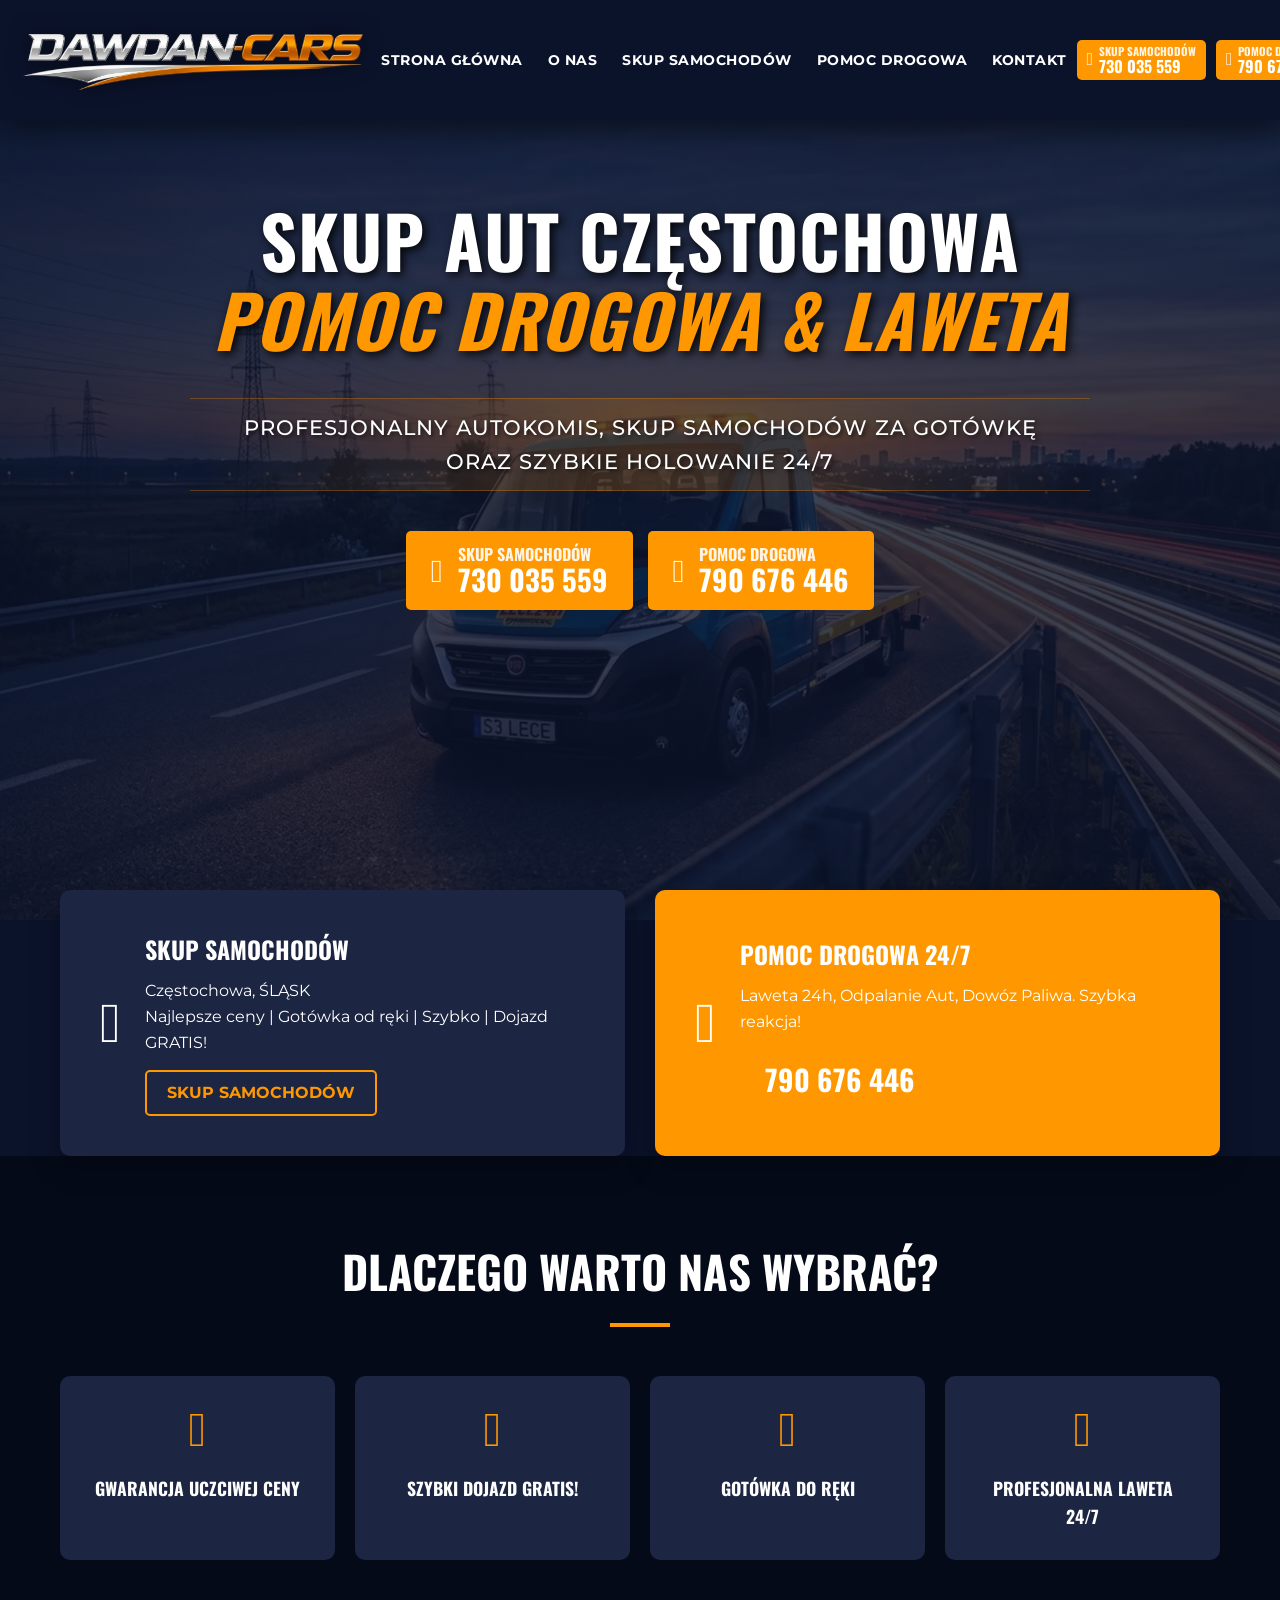
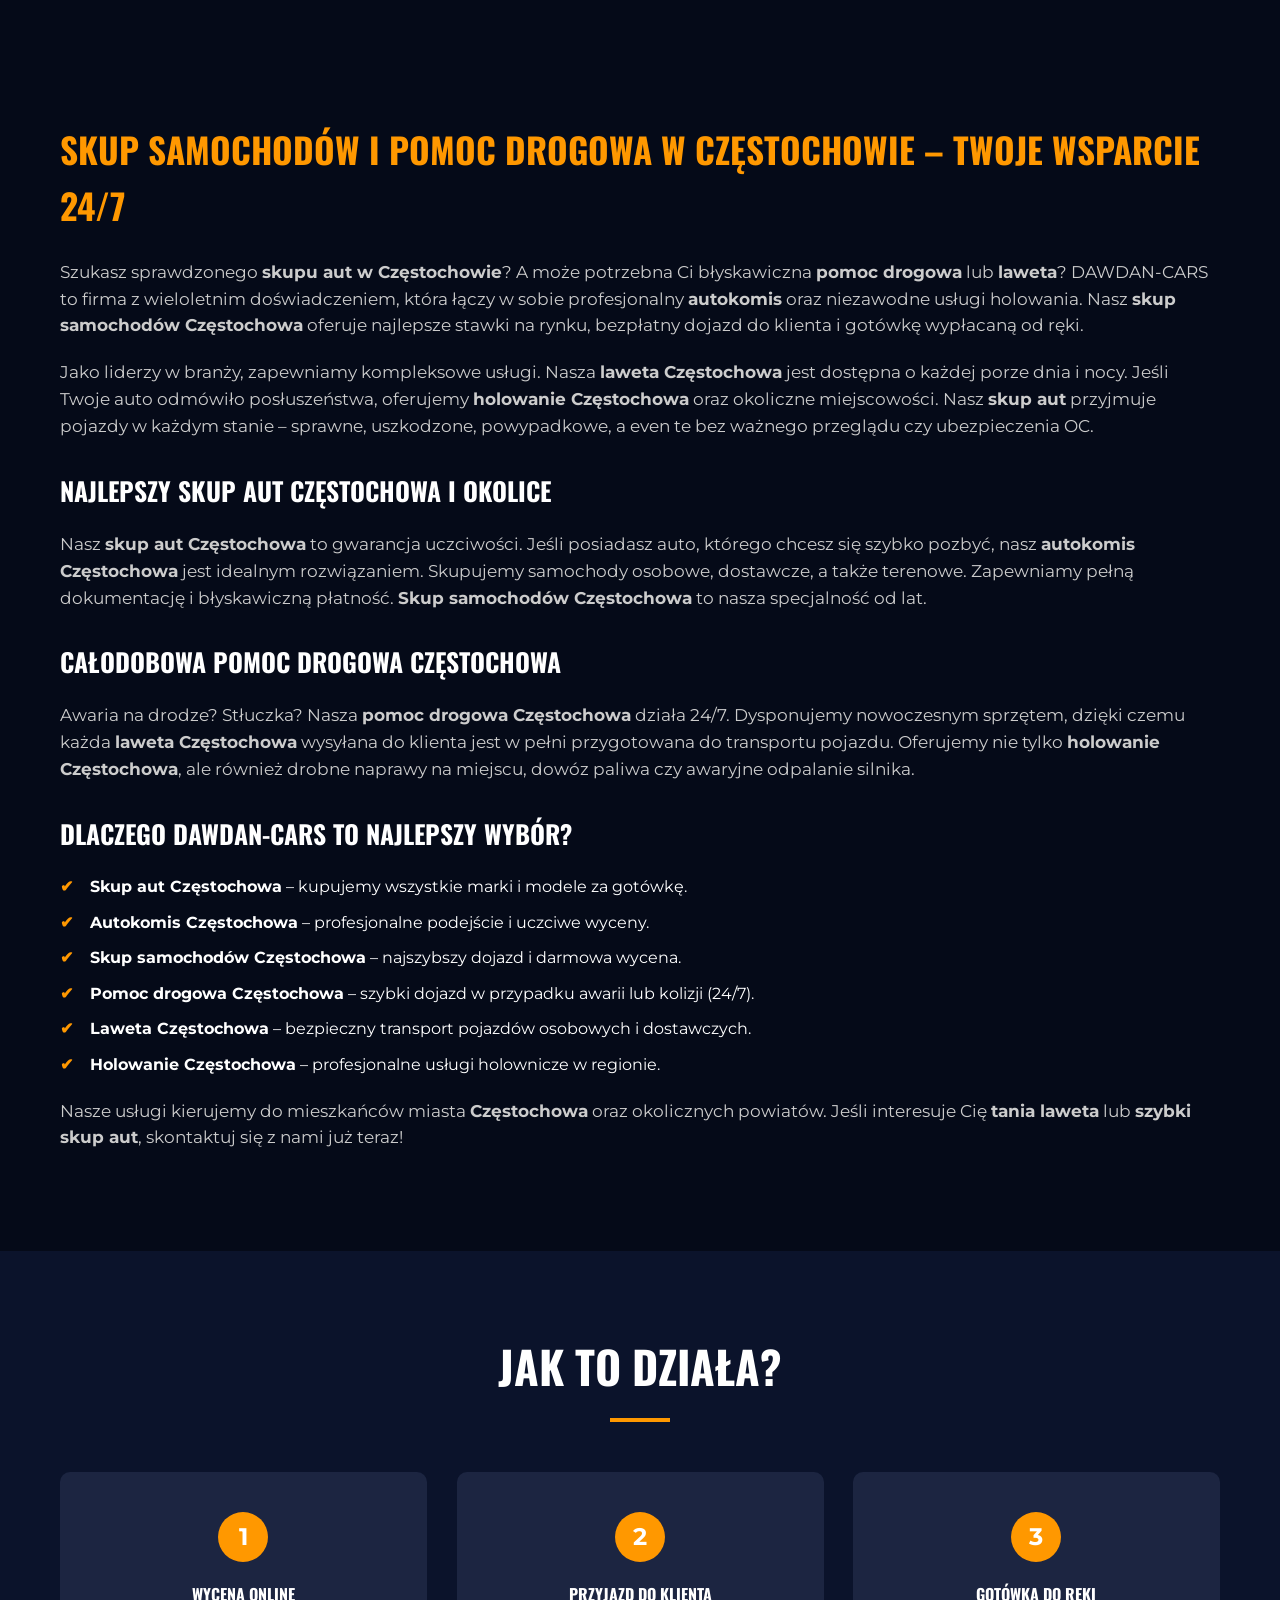
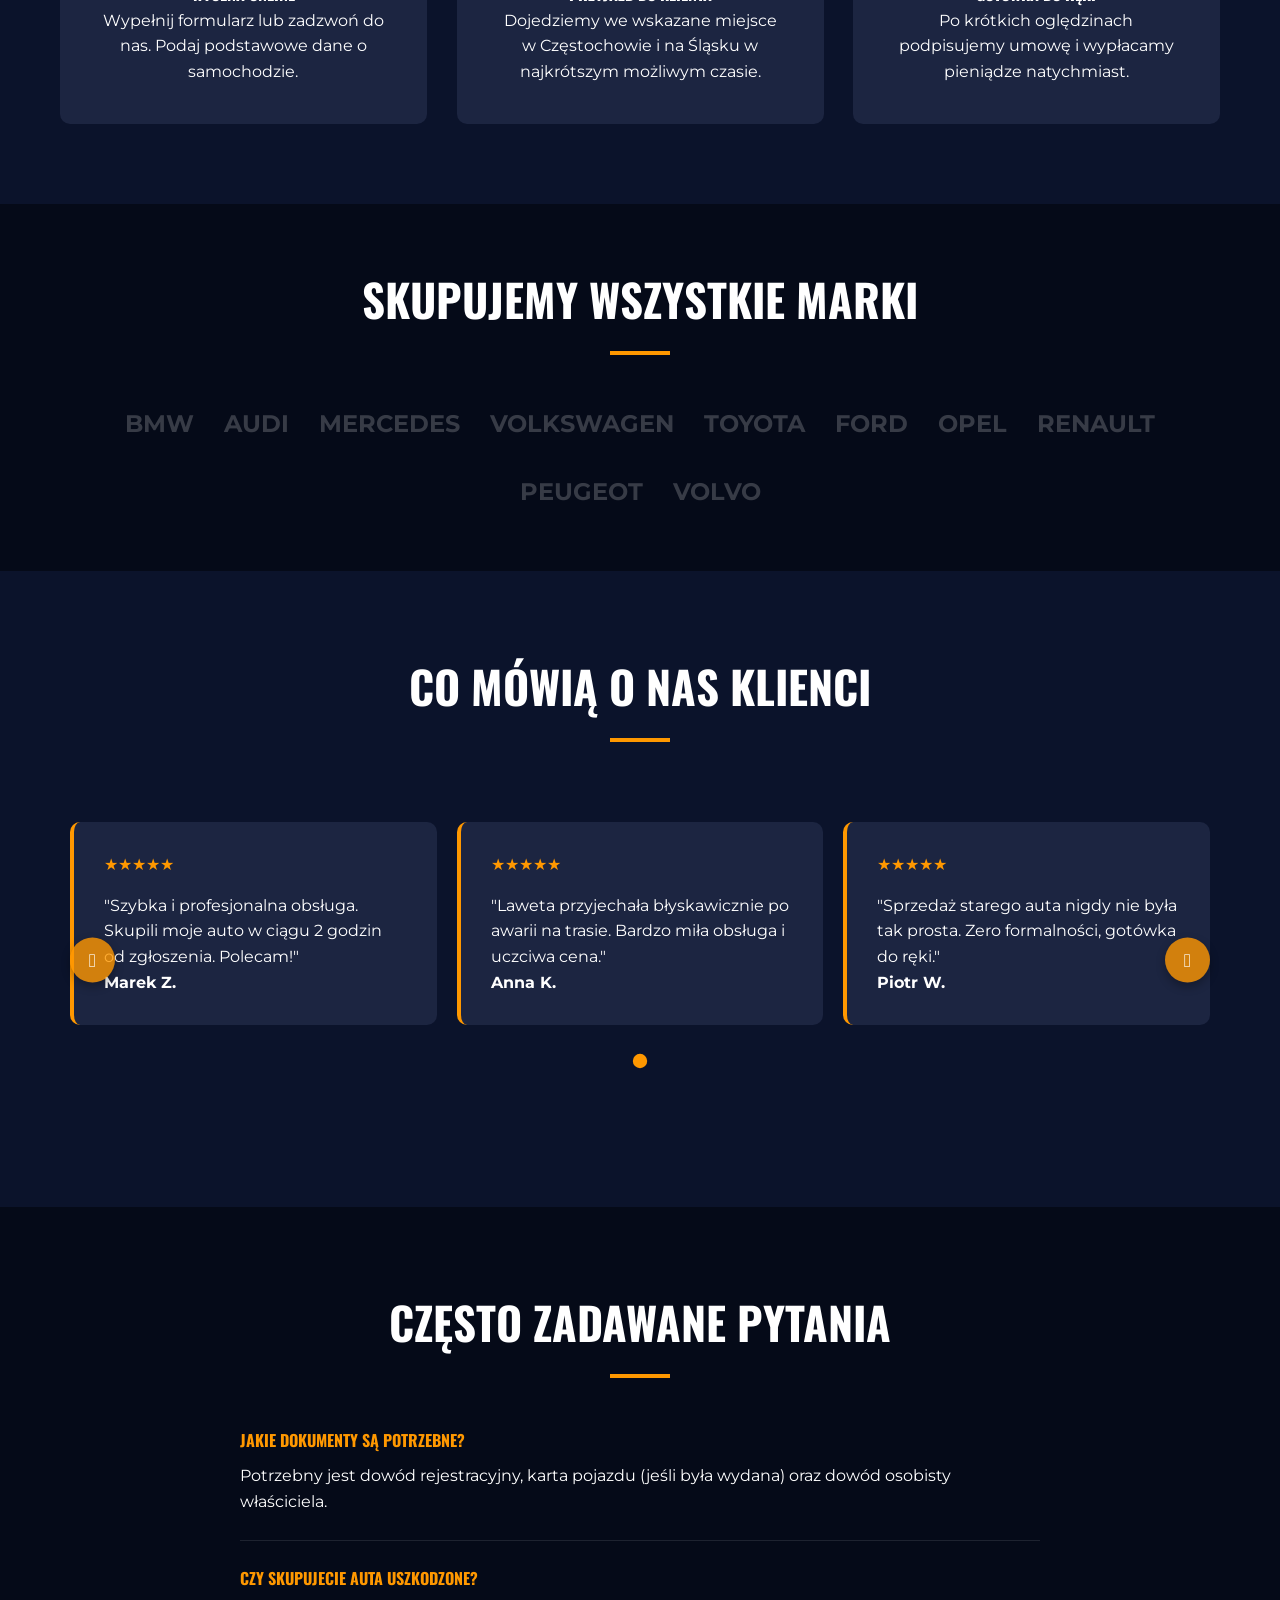
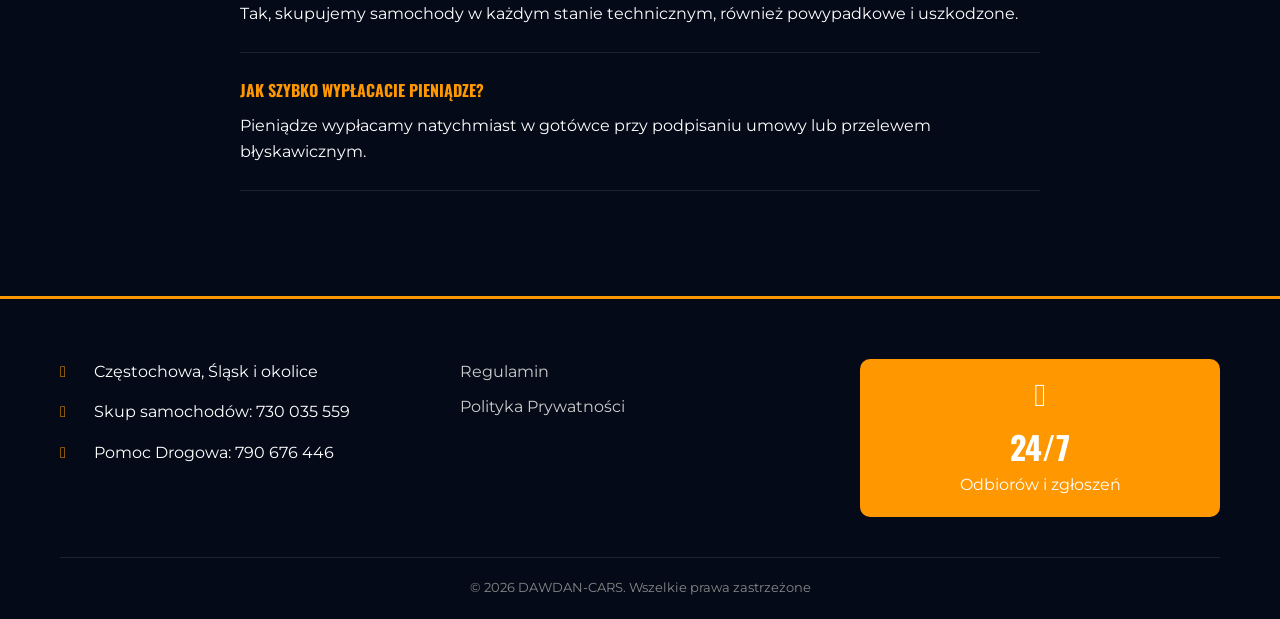
==== commit b1ff8da5: "Rebuild slider and animation logic for PSI 100% performance - Replaced Swiper JS with a custom light" ====
--- a/index.html
+++ b/index.html
@@ -70,10 +70,6 @@
     <noscript><link href="https://fonts.googleapis.com/css2?family=Montserrat:wght@400;700&family=Oswald:wght@500;700&display=swap" rel="stylesheet"></noscript>
     <link rel="stylesheet" href="font-awesome.min.css" media="print" onload="this.media='all'">
     <noscript><link rel="stylesheet" href="font-awesome.min.css"></noscript>
-    <!-- Swiper CSS -->
-    <link rel="stylesheet" href="https://cdn.jsdelivr.net/npm/swiper@11/swiper-bundle.min.css" />
-    <!-- AOS CSS -->
-    <link href="https://unpkg.com/aos@2.3.1/dist/aos.css" rel="stylesheet">
     <!-- NOWE -->
     <link rel="preload" as="image" href="tlo.webp" fetchpriority="high" type="image/webp">
 
@@ -95,7 +91,7 @@
             <div class="container">
                 <div class="logo">
                     <a href="index.html">
-                        <img src="logo.webp" alt="Skup samochodów, pomoc drogowa Częstochowa DAWDAN-CARS" width="349" height="60" loading="lazy">
+                        <img src="logo.webp" fetchpriority="high" alt="Skup samochodów, pomoc drogowa Częstochowa DAWDAN-CARS" width="349" height="60" >
                     </a>
                 </div>
                 <nav>
@@ -152,7 +148,7 @@
     <section id="home" class="hero">
         <div class="container">
             <div class="hero-content">
-                <div class="hero-text" data-aos="fade-up">
+                <div class="hero-text" data-aos-custom="fade-up">
                     <h1>SKUP AUT CZĘSTOCHOWA <br> <span class="highlight">POMOC DROGOWA & LAWETA</span></h1>
                     <p class="hero-subtext">Profesjonalny autokomis, skup samochodów za gotówkę oraz szybkie holowanie 24/7</p>
                     <div class="hero-cta-buttons">
@@ -178,7 +174,7 @@
 
     <section class="service-boxes">
         <div class="container">
-            <div class="box blue-box" data-aos="fade-right">
+            <div class="box blue-box" data-aos-custom="fade-right">
                 <div class="box-icon"><i class="fas fa-car"></i></div>
                 <div class="box-content">
                     <h3>SKUP SAMOCHODÓW</h3>
@@ -186,7 +182,7 @@
                     <a href="skup-samochodow.html" class="btn-outline">SKUP SAMOCHODÓW</a>
                 </div>
             </div>
-            <div class="box orange-box" data-aos="fade-left">
+            <div class="box orange-box" data-aos-custom="fade-left">
                 <div class="box-icon"><i class="fas fa-truck-moving"></i></div>
                 <div class="box-content">
                     <h3>POMOC DROGOWA 24/7</h3>
@@ -203,21 +199,21 @@
 
     <section id="benefits" class="benefits">
         <div class="container">
-            <h2 class="section-title" data-aos="fade-up">DLACZEGO WARTO NAS WYBRAĆ?</h2>
+            <h2 class="section-title" data-aos-custom="fade-up">DLACZEGO WARTO NAS WYBRAĆ?</h2>
             <div class="benefits-grid">
-                <div class="benefit-item" data-aos="zoom-in" data-aos-delay="100">
+                <div class="benefit-item" data-aos-custom="zoom-in" data-aos-delay="100">
                     <i class="fas fa-award"></i>
                     <h4>GWARANCJA UCZCIWEJ CENY</h4>
                 </div>
-                <div class="benefit-item" data-aos="zoom-in" data-aos-delay="200">
+                <div class="benefit-item" data-aos-custom="zoom-in" data-aos-delay="200">
                     <i class="fas fa-stopwatch"></i>
                     <h4>SZYBKI DOJAZD GRATIS!</h4>
                 </div>
-                <div class="benefit-item" data-aos="zoom-in" data-aos-delay="300">
+                <div class="benefit-item" data-aos-custom="zoom-in" data-aos-delay="300">
                     <i class="fas fa-money-bill-wave"></i>
                     <h4>GOTÓWKA DO RĘKI</h4>
                 </div>
-                <div class="benefit-item" data-aos="zoom-in" data-aos-delay="400">
+                <div class="benefit-item" data-aos-custom="zoom-in" data-aos-delay="400">
                     <i class="fas fa-truck-monster"></i>
                     <h4>PROFESJONALNA LAWETA 24/7</h4>
                 </div>
@@ -227,11 +223,11 @@
 
     <section class="seo-content">
         <div class="container">
-            <div class="seo-text-block" data-aos="fade-up">
+            <div class="seo-text-block" data-aos-custom="fade-up">
                 <h2>Skup samochodów i pomoc drogowa w Częstochowie – Twoje wsparcie 24/7</h2>
                 <p>Szukasz sprawdzonego <strong>skupu aut w Częstochowie</strong>? A może potrzebna Ci błyskawiczna <strong>pomoc drogowa</strong> lub <strong>laweta</strong>? DAWDAN-CARS to firma z wieloletnim doświadczeniem, która łączy w sobie profesjonalny <strong>autokomis</strong> oraz niezawodne usługi holowania. Nasz <strong>skup samochodów Częstochowa</strong> oferuje najlepsze stawki na rynku, bezpłatny dojazd do klienta i gotówkę wypłacaną od ręki.</p>
 
-                <p>Jako liderzy w branży, zapewniamy kompleksowe usługi. Nasza <strong>laweta Częstochowa</strong> jest dostępna o każdej porze dnia i nocy. Jeśli Twoje auto odmówiło posłuszeństwa, oferujemy <strong>holowanie Częstochowa</strong> oraz okoliczne miejscowości. Nasz <strong>skup aut</strong> przyjmuje pojazdy w każdym stanie – sprawne, uszkodzone, powypadkowe, a nawet te bez ważnego przeglądu czy ubezpieczenia OC.</p>
+                <p>Jako liderzy w branży, zapewniamy kompleksowe usługi. Nasza <strong>laweta Częstochowa</strong> jest dostępna o każdej porze dnia i nocy. Jeśli Twoje auto odmówiło posłuszeństwa, oferujemy <strong>holowanie Częstochowa</strong> oraz okoliczne miejscowości. Nasz <strong>skup aut</strong> przyjmuje pojazdy w każdym stanie – sprawne, uszkodzone, powypadkowe, a even te bez ważnego przeglądu czy ubezpieczenia OC.</p>
 
                 <h3>Najlepszy Skup Aut Częstochowa i okolice</h3>
                 <p>Nasz <strong>skup aut Częstochowa</strong> to gwarancja uczciwości. Jeśli posiadasz auto, którego chcesz się szybko pozbyć, nasz <strong>autokomis Częstochowa</strong> jest idealnym rozwiązaniem. Skupujemy samochody osobowe, dostawcze, a także terenowe. Zapewniamy pełną dokumentację i błyskawiczną płatność. <strong>Skup samochodów Częstochowa</strong> to nasza specjalność od lat.</p>
@@ -257,19 +253,19 @@
     <!-- Jak to działa (How It Works) -->
     <section id="how-it-works" class="how-it-works">
         <div class="container">
-            <h2 class="section-title" data-aos="fade-up">JAK TO DZIAŁA?</h2>
+            <h2 class="section-title" data-aos-custom="fade-up">JAK TO DZIAŁA?</h2>
             <div class="steps-grid">
-                <div class="step" data-aos="fade-up" data-aos-delay="100">
+                <div class="step" data-aos-custom="fade-up" data-aos-delay="100">
                     <div class="step-num">1</div>
                     <h4>Wycena online</h4>
                     <p>Wypełnij formularz lub zadzwoń do nas. Podaj podstawowe dane o samochodzie.</p>
                 </div>
-                <div class="step" data-aos="fade-up" data-aos-delay="200">
+                <div class="step" data-aos-custom="fade-up" data-aos-delay="200">
                     <div class="step-num">2</div>
                     <h4>Przyjazd do klienta</h4>
                     <p>Dojedziemy we wskazane miejsce w Częstochowie i na Śląsku w najkrótszym możliwym czasie.</p>
                 </div>
-                <div class="step" data-aos="fade-up" data-aos-delay="300">
+                <div class="step" data-aos-custom="fade-up" data-aos-delay="300">
                     <div class="step-num">3</div>
                     <h4>Gotówka do ręki</h4>
                     <p>Po krótkich oględzinach podpisujemy umowę i wypłacamy pieniądze natychmiast.</p>
@@ -300,36 +296,36 @@
     <section class="recent-buys">
         <div class="container">
             <h2 class="section-title">OSTATNIE REALIZACJE</h2>
-            <div class="swiper buys-swiper">
-                <div class="swiper-wrapper">
-                    <div class="swiper-slide">
+            <div class="custom-slider buys-slider">
+                <div class="slider-track">
+                    <div class="slider-item">
                         <div class="buy-card">
                             <div class="car-img" style="background-image: url('tlo.webp')"></div>
                             <p>VW Golf</p>
                         </div>
                     </div>
-                    <div class="swiper-slide">
+                    <div class="slider-item">
                         <div class="buy-card">
                             <div class="car-img" style="background-image: url('tlo.webp')"></div>
                             <p>Audi A4</p>
                         </div>
                     </div>
-                    <div class="swiper-slide">
+                    <div class="slider-item">
                         <div class="buy-card">
                             <div class="car-img" style="background-image: url('tlo.webp')"></div>
                             <p>Ford Focus</p>
                         </div>
                     </div>
-                    <div class="swiper-slide">
+                    <div class="slider-item">
                         <div class="buy-card">
                             <div class="car-img" style="background-image: url('tlo.webp')"></div>
                             <p>Porsche 911 2019</p>
                         </div>
                     </div>
                 </div>
-                <div class="swiper-pagination"></div>
-                <div class="swiper-button-next"></div>
-                <div class="swiper-button-prev"></div>
+                <div class="slider-pagination"></div>
+                <button class="slider-nav slider-next" aria-label="Next slide"><i class="fas fa-chevron-right"></i></button>
+                <button class="slider-nav slider-prev" aria-label="Previous slide"><i class="fas fa-chevron-left"></i></button>
             </div>
         </div>
     </section>
@@ -338,23 +334,23 @@
     <section class="testimonials">
         <div class="container">
             <h2 class="section-title">CO MÓWIĄ O NAS KLIENCI</h2>
-            <div class="swiper testimonials-swiper">
-                <div class="swiper-wrapper">
-                    <div class="swiper-slide">
+            <div class="custom-slider testimonials-slider">
+                <div class="slider-track">
+                    <div class="slider-item">
                         <div class="testimonial">
                             <div class="stars">★★★★★</div>
                             <p>"Szybka i profesjonalna obsługa. Skupili moje auto w ciągu 2 godzin od zgłoszenia. Polecam!"</p>
                             <strong>Marek Z.</strong>
                         </div>
                     </div>
-                    <div class="swiper-slide">
+                    <div class="slider-item">
                         <div class="testimonial">
                             <div class="stars">★★★★★</div>
                             <p>"Laweta przyjechała błyskawicznie po awarii na trasie. Bardzo miła obsługa i uczciwa cena."</p>
                             <strong>Anna K.</strong>
                         </div>
                     </div>
-                    <div class="swiper-slide">
+                    <div class="slider-item">
                         <div class="testimonial">
                             <div class="stars">★★★★★</div>
                             <p>"Sprzedaż starego auta nigdy nie była tak prosta. Zero formalności, gotówka do ręki."</p>
@@ -362,7 +358,9 @@
                         </div>
                     </div>
                 </div>
-                <div class="swiper-pagination"></div>
+                <div class="slider-pagination"></div>
+                <button class="slider-nav slider-next" aria-label="Next slide"><i class="fas fa-chevron-right"></i></button>
+                <button class="slider-nav slider-prev" aria-label="Previous slide"><i class="fas fa-chevron-left"></i></button>
             </div>
         </div>
     </section>
@@ -416,10 +414,6 @@
         </div>
     </footer>
 
-    <!-- Swiper JS -->
-    <script src="https://cdn.jsdelivr.net/npm/swiper@11/swiper-bundle.min.js"></script>
-    <!-- AOS JS -->
-    <script src="https://unpkg.com/aos@2.3.1/dist/aos.js"></script>
     <script src="script.js"></script>
 </body>
 </html>
--- a/style.css
+++ b/style.css
@@ -468,23 +468,23 @@
     overflow: hidden;
 }
 
-.buys-swiper {
+.buys-slider {
     padding: 20px 0 50px !important;
 }
 
-.buys-swiper .swiper-button-next,
-.buys-swiper .swiper-button-prev {
+.buys-slider .slider-next,
+.buys-slider .slider-prev {
     color: var(--primary-color);
 }
 
 @media (max-width: 768px) {
-    .buys-swiper .swiper-button-next,
-    .buys-swiper .swiper-button-prev {
+    .buys-slider .slider-next,
+    .buys-slider .slider-prev {
         display: none;
     }
 }
 
-.buys-swiper .swiper-pagination-bullet-active {
+.buys-slider .active {
     background: var(--primary-color);
 }
 
@@ -702,11 +702,11 @@
     overflow: hidden;
 }
 
-.testimonials-swiper {
+.testimonials-slider {
     padding: 20px 0 50px !important;
 }
 
-.testimonials-swiper .swiper-pagination-bullet-active {
+.testimonials-slider .active {
     background: var(--primary-color);
 }
 
@@ -1375,3 +1375,162 @@
         font-size: 0.7rem;
     }
 }
+
+/* Custom Slider */
+.custom-slider {
+    position: relative;
+    width: 100%;
+    overflow: hidden;
+}
+
+.slider-track {
+    display: flex;
+    overflow-x: auto;
+    scroll-snap-type: x mandatory;
+    scroll-behavior: smooth;
+    -webkit-overflow-scrolling: touch;
+    scrollbar-width: none;
+}
+
+.slider-track::-webkit-scrollbar {
+    display: none;
+}
+
+.slider-item {
+    flex: 0 0 100%;
+    scroll-snap-align: start;
+    padding: 10px;
+}
+
+@media (min-width: 768px) {
+    .slider-item {
+        flex: 0 0 50%;
+    }
+}
+
+@media (min-width: 1024px) {
+    .slider-item {
+        flex: 0 0 33.333%;
+    }
+}
+
+.slider-pagination {
+    display: flex;
+    justify-content: center;
+    gap: 8px;
+    margin-top: 20px;
+    padding-bottom: 10px;
+}
+
+.slider-dot {
+    width: 12px;
+    height: 12px;
+    border-radius: 50%;
+    background: rgba(255, 255, 255, 0.3);
+    cursor: pointer;
+    transition: all 0.3s ease;
+    border: none;
+    padding: 0;
+}
+
+.slider-dot.active {
+    background: var(--primary-color);
+    transform: scale(1.2);
+}
+
+.slider-nav {
+    position: absolute;
+    top: 50%;
+    transform: translateY(-50%);
+    width: 40px;
+    height: 40px;
+    background: rgba(0,0,0,0.5);
+    color: white;
+    border: none;
+    border-radius: 50%;
+    cursor: pointer;
+    z-index: 10;
+    display: flex;
+    align-items: center;
+    justify-content: center;
+    transition: background 0.3s;
+}
+
+.slider-nav:hover {
+    background: var(--primary-color);
+}
+
+.slider-prev { left: 10px; }
+.slider-next { right: 10px; }
+
+@media (max-width: 768px) {
+    .slider-nav { display: none; }
+}
+
+/* Custom AOS Replacement */
+[data-aos-custom] {
+    opacity: 0;
+    transition-property: transform, opacity;
+    transition-duration: 0.8s;
+    transition-timing-function: ease-out;
+    will-change: transform, opacity;
+}
+
+[data-aos-custom="fade-up"] {
+    transform: translateY(30px);
+}
+
+[data-aos-custom="fade-right"] {
+    transform: translateX(-30px);
+}
+
+[data-aos-custom="fade-left"] {
+    transform: translateX(30px);
+}
+
+[data-aos-custom="zoom-in"] {
+    transform: scale(0.9);
+}
+
+[data-aos-custom].aos-animate {
+    opacity: 1;
+    transform: translate(0, 0) scale(1);
+}
+
+/* Enhanced Slider Nav */
+.slider-nav {
+    display: flex;
+    align-items: center;
+    justify-content: center;
+    background: rgba(255, 152, 0, 0.8);
+    color: white;
+    width: 45px;
+    height: 45px;
+    border: none;
+    border-radius: 50%;
+    cursor: pointer;
+    position: absolute;
+    top: 50%;
+    transform: translateY(-50%);
+    z-index: 100;
+    transition: all 0.3s ease;
+    box-shadow: 0 4px 10px rgba(0,0,0,0.3);
+}
+
+.slider-nav:hover {
+    background: var(--primary-color);
+    transform: translateY(-50%) scale(1.1);
+}
+
+.slider-nav i {
+    font-size: 1.2rem;
+}
+
+.slider-prev { left: 10px; }
+.slider-next { right: 10px; }
+
+@media (max-width: 768px) {
+    .slider-nav {
+        display: none;
+    }
+}
--- a/critical.css
+++ b/critical.css
@@ -374,3 +374,18 @@
         max-width: 320px;
     }
 }
+
+/* Custom Slider & AOS (added to critical for better LCP/CLS) */
+.custom-slider { position: relative; width: 100%; overflow: hidden; }
+.slider-track { display: flex; overflow-x: auto; scroll-snap-type: x mandatory; scroll-behavior: smooth; -webkit-overflow-scrolling: touch; scrollbar-width: none; }
+.slider-track::-webkit-scrollbar { display: none; }
+.slider-item { flex: 0 0 100%; scroll-snap-align: start; padding: 10px; }
+@media (min-width: 768px) { .slider-item { flex: 0 0 50%; } }
+@media (min-width: 1024px) { .slider-item { flex: 0 0 33.333%; } }
+
+[data-aos-custom] { opacity: 0; transition: transform 0.8s ease-out, opacity 0.8s ease-out; will-change: transform, opacity; }
+[data-aos-custom="fade-up"] { transform: translateY(30px); }
+[data-aos-custom="fade-right"] { transform: translateX(-30px); }
+[data-aos-custom="fade-left"] { transform: translateX(30px); }
+[data-aos-custom="zoom-in"] { transform: scale(0.9); }
+[data-aos-custom].aos-animate { opacity: 1; transform: translate(0, 0) scale(1); }
--- a/style.css
+++ b/style.css
@@ -468,23 +468,23 @@
     overflow: hidden;
 }
 
-.buys-swiper {
+.buys-slider {
     padding: 20px 0 50px !important;
 }
 
-.buys-swiper .swiper-button-next,
-.buys-swiper .swiper-button-prev {
+.buys-slider .slider-next,
+.buys-slider .slider-prev {
     color: var(--primary-color);
 }
 
 @media (max-width: 768px) {
-    .buys-swiper .swiper-button-next,
-    .buys-swiper .swiper-button-prev {
+    .buys-slider .slider-next,
+    .buys-slider .slider-prev {
         display: none;
     }
 }
 
-.buys-swiper .swiper-pagination-bullet-active {
+.buys-slider .active {
     background: var(--primary-color);
 }
 
@@ -702,11 +702,11 @@
     overflow: hidden;
 }
 
-.testimonials-swiper {
+.testimonials-slider {
     padding: 20px 0 50px !important;
 }
 
-.testimonials-swiper .swiper-pagination-bullet-active {
+.testimonials-slider .active {
     background: var(--primary-color);
 }
 
@@ -1375,3 +1375,162 @@
         font-size: 0.7rem;
     }
 }
+
+/* Custom Slider */
+.custom-slider {
+    position: relative;
+    width: 100%;
+    overflow: hidden;
+}
+
+.slider-track {
+    display: flex;
+    overflow-x: auto;
+    scroll-snap-type: x mandatory;
+    scroll-behavior: smooth;
+    -webkit-overflow-scrolling: touch;
+    scrollbar-width: none;
+}
+
+.slider-track::-webkit-scrollbar {
+    display: none;
+}
+
+.slider-item {
+    flex: 0 0 100%;
+    scroll-snap-align: start;
+    padding: 10px;
+}
+
+@media (min-width: 768px) {
+    .slider-item {
+        flex: 0 0 50%;
+    }
+}
+
+@media (min-width: 1024px) {
+    .slider-item {
+        flex: 0 0 33.333%;
+    }
+}
+
+.slider-pagination {
+    display: flex;
+    justify-content: center;
+    gap: 8px;
+    margin-top: 20px;
+    padding-bottom: 10px;
+}
+
+.slider-dot {
+    width: 12px;
+    height: 12px;
+    border-radius: 50%;
+    background: rgba(255, 255, 255, 0.3);
+    cursor: pointer;
+    transition: all 0.3s ease;
+    border: none;
+    padding: 0;
+}
+
+.slider-dot.active {
+    background: var(--primary-color);
+    transform: scale(1.2);
+}
+
+.slider-nav {
+    position: absolute;
+    top: 50%;
+    transform: translateY(-50%);
+    width: 40px;
+    height: 40px;
+    background: rgba(0,0,0,0.5);
+    color: white;
+    border: none;
+    border-radius: 50%;
+    cursor: pointer;
+    z-index: 10;
+    display: flex;
+    align-items: center;
+    justify-content: center;
+    transition: background 0.3s;
+}
+
+.slider-nav:hover {
+    background: var(--primary-color);
+}
+
+.slider-prev { left: 10px; }
+.slider-next { right: 10px; }
+
+@media (max-width: 768px) {
+    .slider-nav { display: none; }
+}
+
+/* Custom AOS Replacement */
+[data-aos-custom] {
+    opacity: 0;
+    transition-property: transform, opacity;
+    transition-duration: 0.8s;
+    transition-timing-function: ease-out;
+    will-change: transform, opacity;
+}
+
+[data-aos-custom="fade-up"] {
+    transform: translateY(30px);
+}
+
+[data-aos-custom="fade-right"] {
+    transform: translateX(-30px);
+}
+
+[data-aos-custom="fade-left"] {
+    transform: translateX(30px);
+}
+
+[data-aos-custom="zoom-in"] {
+    transform: scale(0.9);
+}
+
+[data-aos-custom].aos-animate {
+    opacity: 1;
+    transform: translate(0, 0) scale(1);
+}
+
+/* Enhanced Slider Nav */
+.slider-nav {
+    display: flex;
+    align-items: center;
+    justify-content: center;
+    background: rgba(255, 152, 0, 0.8);
+    color: white;
+    width: 45px;
+    height: 45px;
+    border: none;
+    border-radius: 50%;
+    cursor: pointer;
+    position: absolute;
+    top: 50%;
+    transform: translateY(-50%);
+    z-index: 100;
+    transition: all 0.3s ease;
+    box-shadow: 0 4px 10px rgba(0,0,0,0.3);
+}
+
+.slider-nav:hover {
+    background: var(--primary-color);
+    transform: translateY(-50%) scale(1.1);
+}
+
+.slider-nav i {
+    font-size: 1.2rem;
+}
+
+.slider-prev { left: 10px; }
+.slider-next { right: 10px; }
+
+@media (max-width: 768px) {
+    .slider-nav {
+        display: none;
+    }
+}
--- a/style.css
+++ b/style.css
@@ -468,23 +468,23 @@
     overflow: hidden;
 }
 
-.buys-swiper {
+.buys-slider {
     padding: 20px 0 50px !important;
 }
 
-.buys-swiper .swiper-button-next,
-.buys-swiper .swiper-button-prev {
+.buys-slider .slider-next,
+.buys-slider .slider-prev {
     color: var(--primary-color);
 }
 
 @media (max-width: 768px) {
-    .buys-swiper .swiper-button-next,
-    .buys-swiper .swiper-button-prev {
+    .buys-slider .slider-next,
+    .buys-slider .slider-prev {
         display: none;
     }
 }
 
-.buys-swiper .swiper-pagination-bullet-active {
+.buys-slider .active {
     background: var(--primary-color);
 }
 
@@ -702,11 +702,11 @@
     overflow: hidden;
 }
 
-.testimonials-swiper {
+.testimonials-slider {
     padding: 20px 0 50px !important;
 }
 
-.testimonials-swiper .swiper-pagination-bullet-active {
+.testimonials-slider .active {
     background: var(--primary-color);
 }
 
@@ -1375,3 +1375,162 @@
         font-size: 0.7rem;
     }
 }
+
+/* Custom Slider */
+.custom-slider {
+    position: relative;
+    width: 100%;
+    overflow: hidden;
+}
+
+.slider-track {
+    display: flex;
+    overflow-x: auto;
+    scroll-snap-type: x mandatory;
+    scroll-behavior: smooth;
+    -webkit-overflow-scrolling: touch;
+    scrollbar-width: none;
+}
+
+.slider-track::-webkit-scrollbar {
+    display: none;
+}
+
+.slider-item {
+    flex: 0 0 100%;
+    scroll-snap-align: start;
+    padding: 10px;
+}
+
+@media (min-width: 768px) {
+    .slider-item {
+        flex: 0 0 50%;
+    }
+}
+
+@media (min-width: 1024px) {
+    .slider-item {
+        flex: 0 0 33.333%;
+    }
+}
+
+.slider-pagination {
+    display: flex;
+    justify-content: center;
+    gap: 8px;
+    margin-top: 20px;
+    padding-bottom: 10px;
+}
+
+.slider-dot {
+    width: 12px;
+    height: 12px;
+    border-radius: 50%;
+    background: rgba(255, 255, 255, 0.3);
+    cursor: pointer;
+    transition: all 0.3s ease;
+    border: none;
+    padding: 0;
+}
+
+.slider-dot.active {
+    background: var(--primary-color);
+    transform: scale(1.2);
+}
+
+.slider-nav {
+    position: absolute;
+    top: 50%;
+    transform: translateY(-50%);
+    width: 40px;
+    height: 40px;
+    background: rgba(0,0,0,0.5);
+    color: white;
+    border: none;
+    border-radius: 50%;
+    cursor: pointer;
+    z-index: 10;
+    display: flex;
+    align-items: center;
+    justify-content: center;
+    transition: background 0.3s;
+}
+
+.slider-nav:hover {
+    background: var(--primary-color);
+}
+
+.slider-prev { left: 10px; }
+.slider-next { right: 10px; }
+
+@media (max-width: 768px) {
+    .slider-nav { display: none; }
+}
+
+/* Custom AOS Replacement */
+[data-aos-custom] {
+    opacity: 0;
+    transition-property: transform, opacity;
+    transition-duration: 0.8s;
+    transition-timing-function: ease-out;
+    will-change: transform, opacity;
+}
+
+[data-aos-custom="fade-up"] {
+    transform: translateY(30px);
+}
+
+[data-aos-custom="fade-right"] {
+    transform: translateX(-30px);
+}
+
+[data-aos-custom="fade-left"] {
+    transform: translateX(30px);
+}
+
+[data-aos-custom="zoom-in"] {
+    transform: scale(0.9);
+}
+
+[data-aos-custom].aos-animate {
+    opacity: 1;
+    transform: translate(0, 0) scale(1);
+}
+
+/* Enhanced Slider Nav */
+.slider-nav {
+    display: flex;
+    align-items: center;
+    justify-content: center;
+    background: rgba(255, 152, 0, 0.8);
+    color: white;
+    width: 45px;
+    height: 45px;
+    border: none;
+    border-radius: 50%;
+    cursor: pointer;
+    position: absolute;
+    top: 50%;
+    transform: translateY(-50%);
+    z-index: 100;
+    transition: all 0.3s ease;
+    box-shadow: 0 4px 10px rgba(0,0,0,0.3);
+}
+
+.slider-nav:hover {
+    background: var(--primary-color);
+    transform: translateY(-50%) scale(1.1);
+}
+
+.slider-nav i {
+    font-size: 1.2rem;
+}
+
+.slider-prev { left: 10px; }
+.slider-next { right: 10px; }
+
+@media (max-width: 768px) {
+    .slider-nav {
+        display: none;
+    }
+}
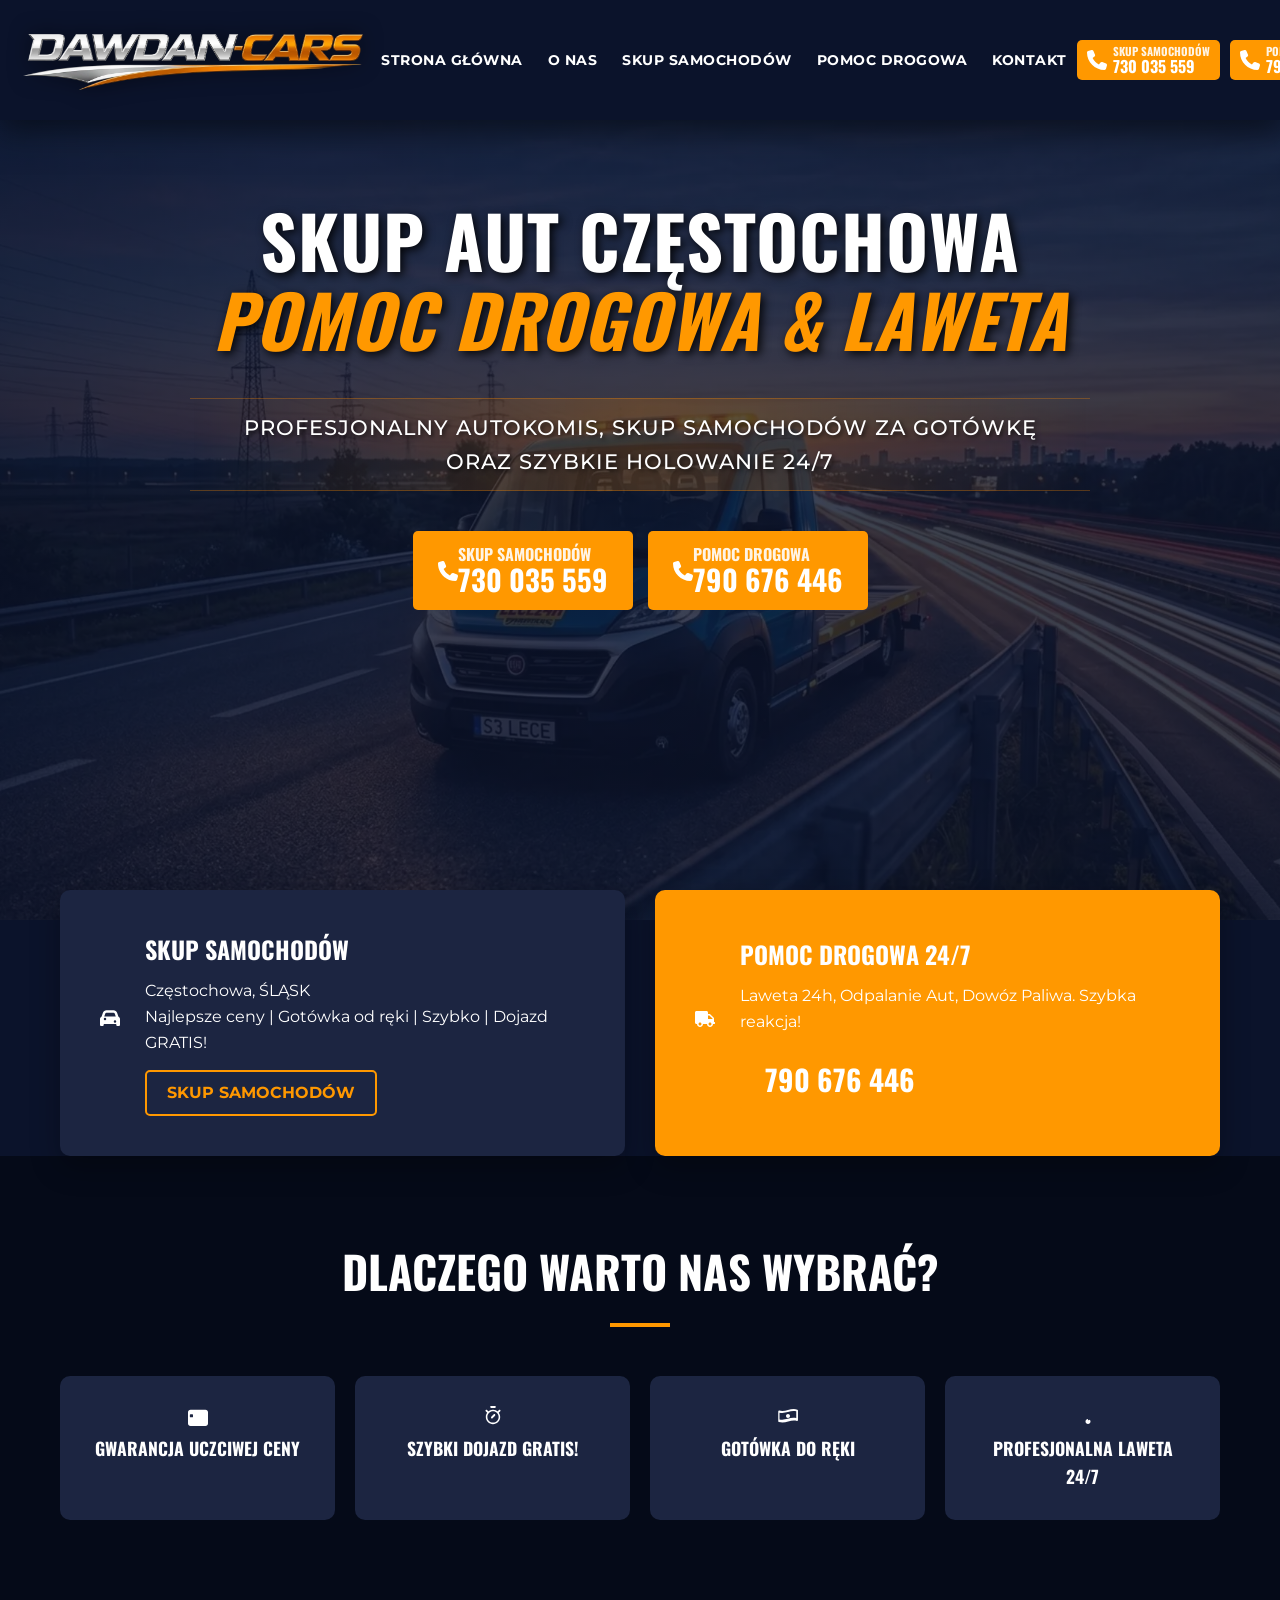
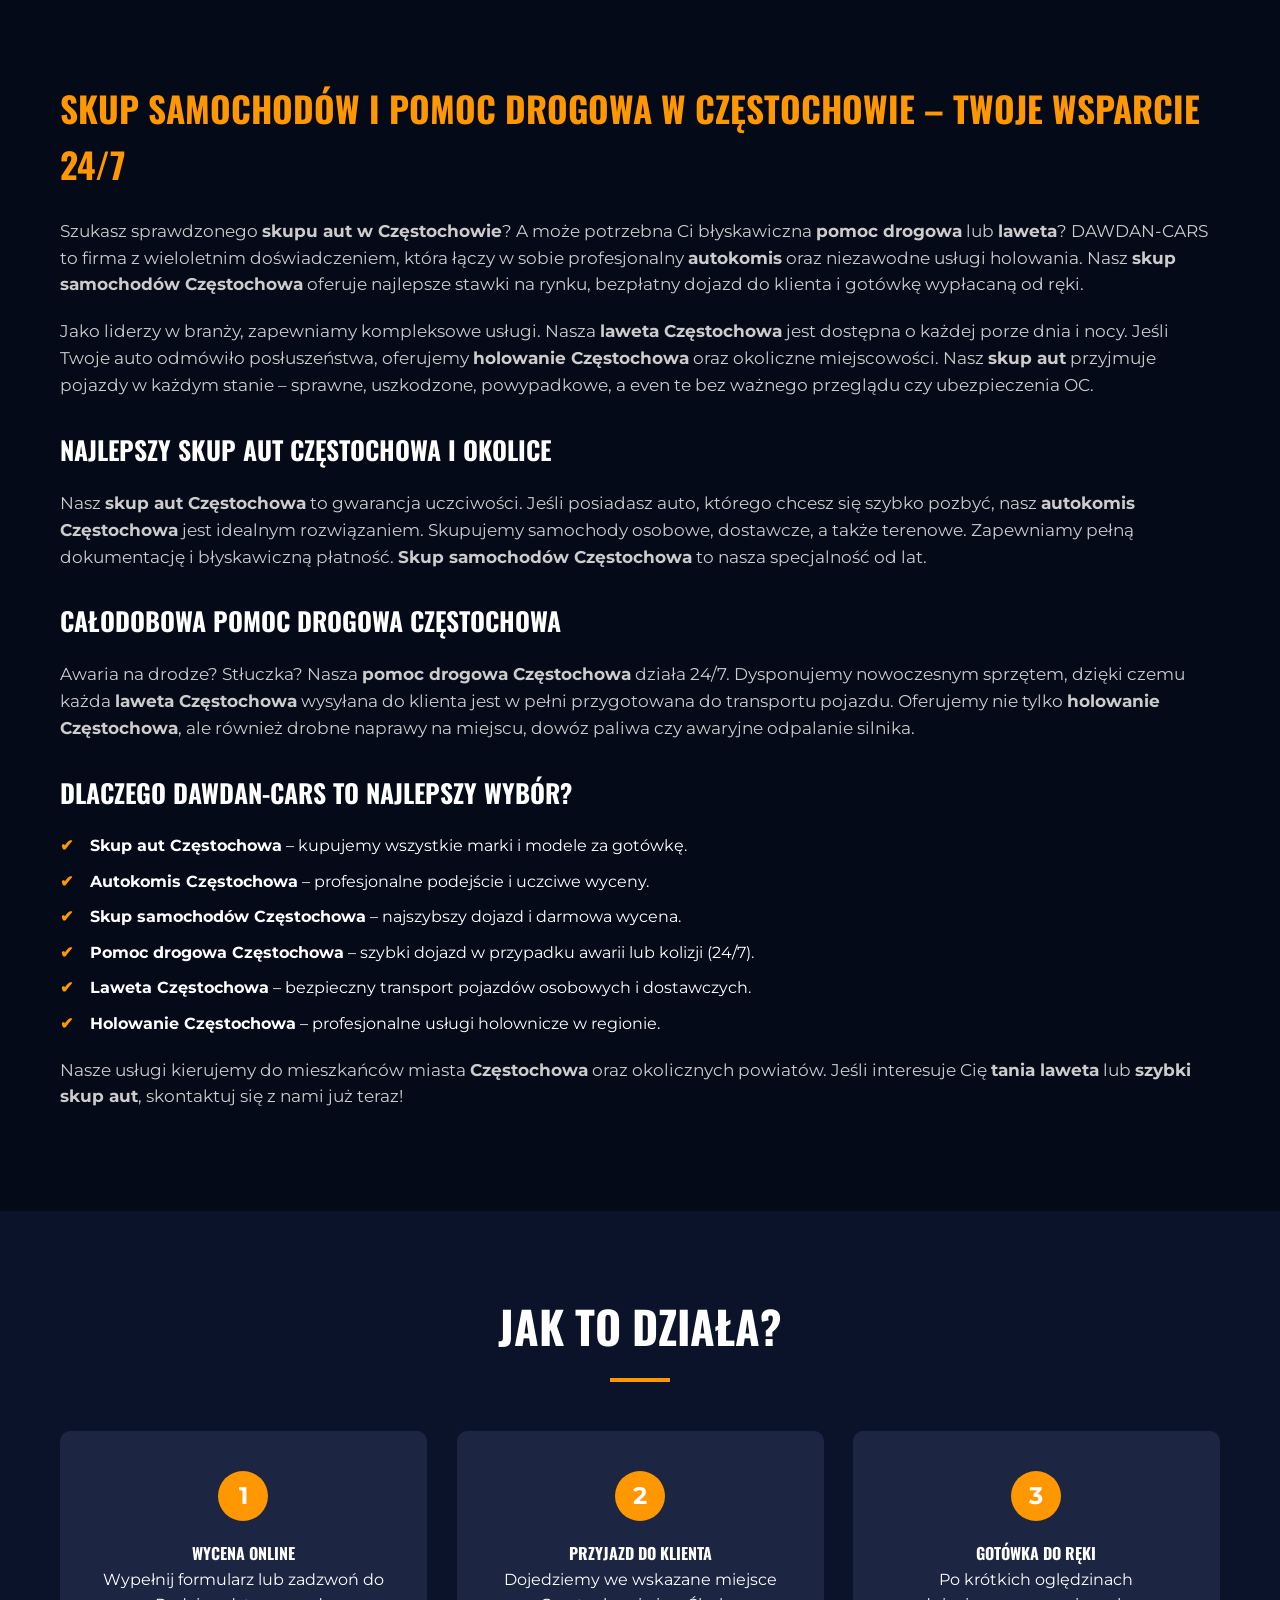
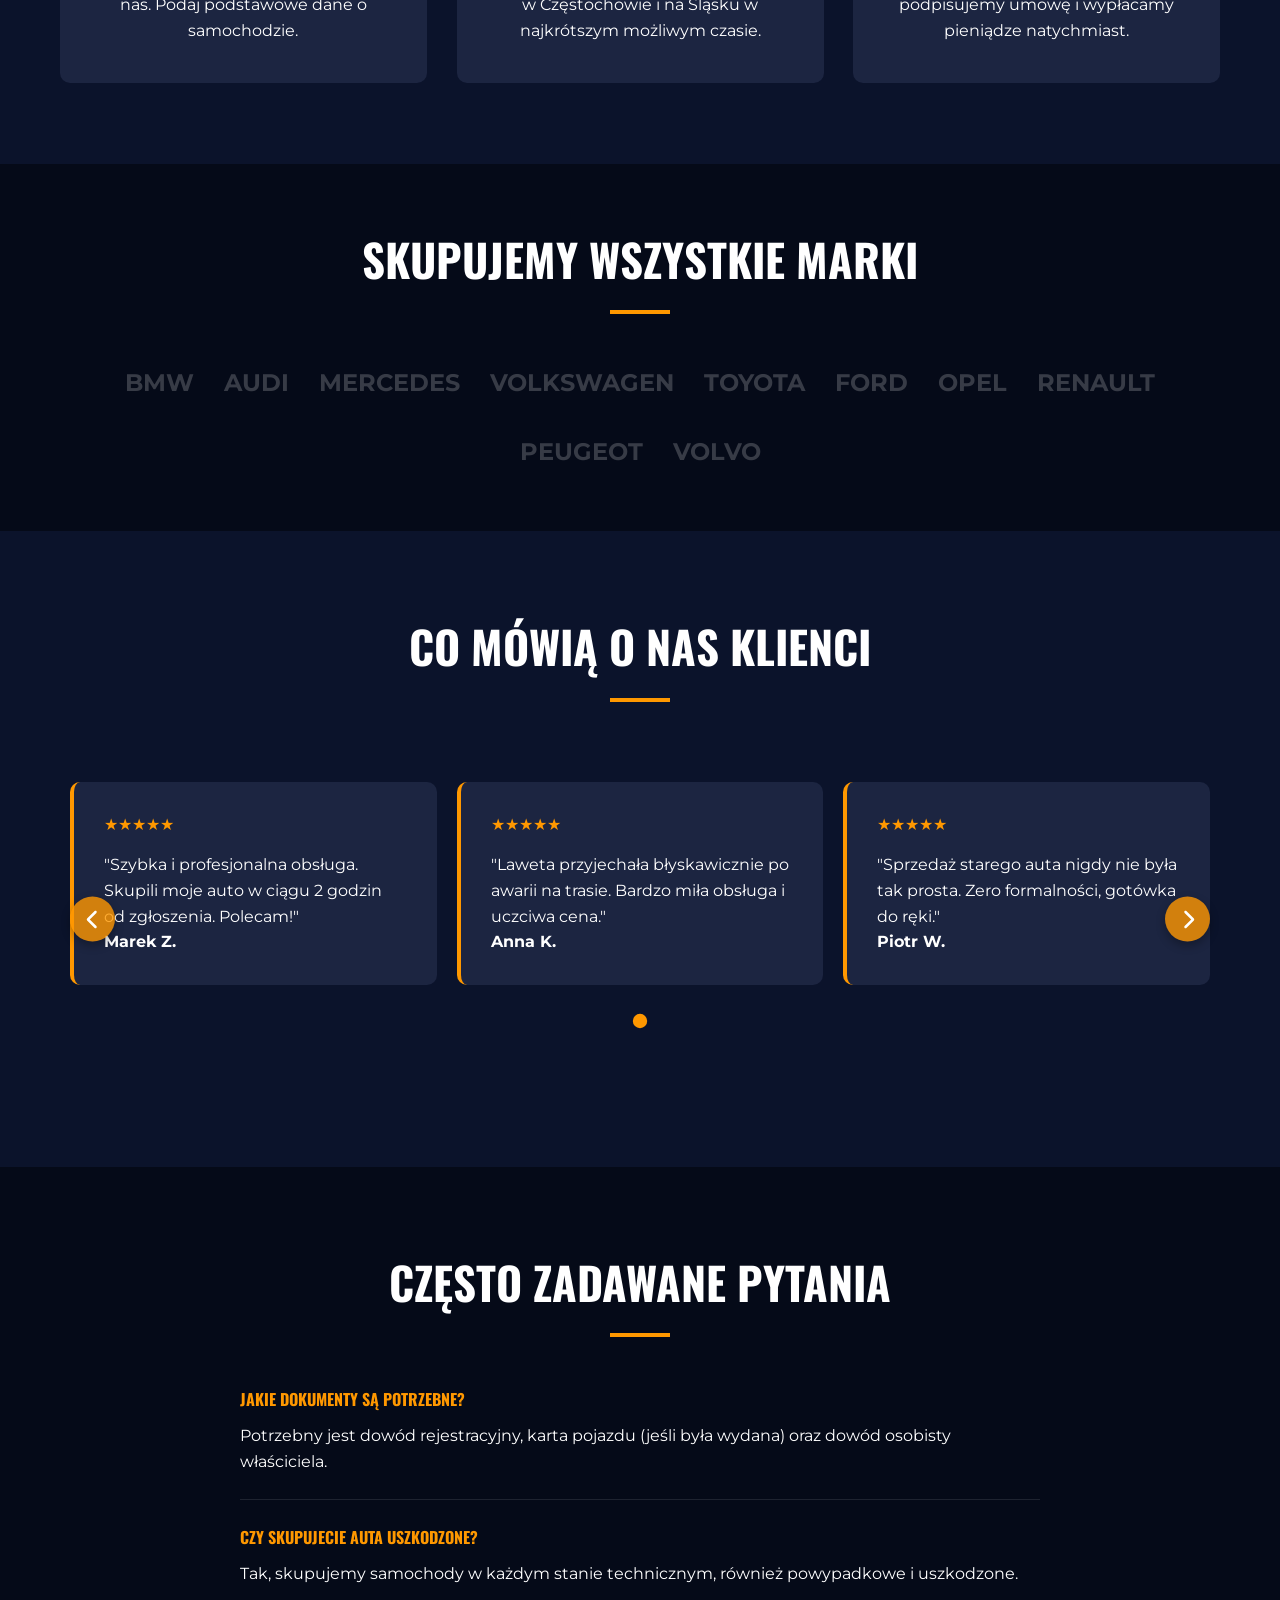
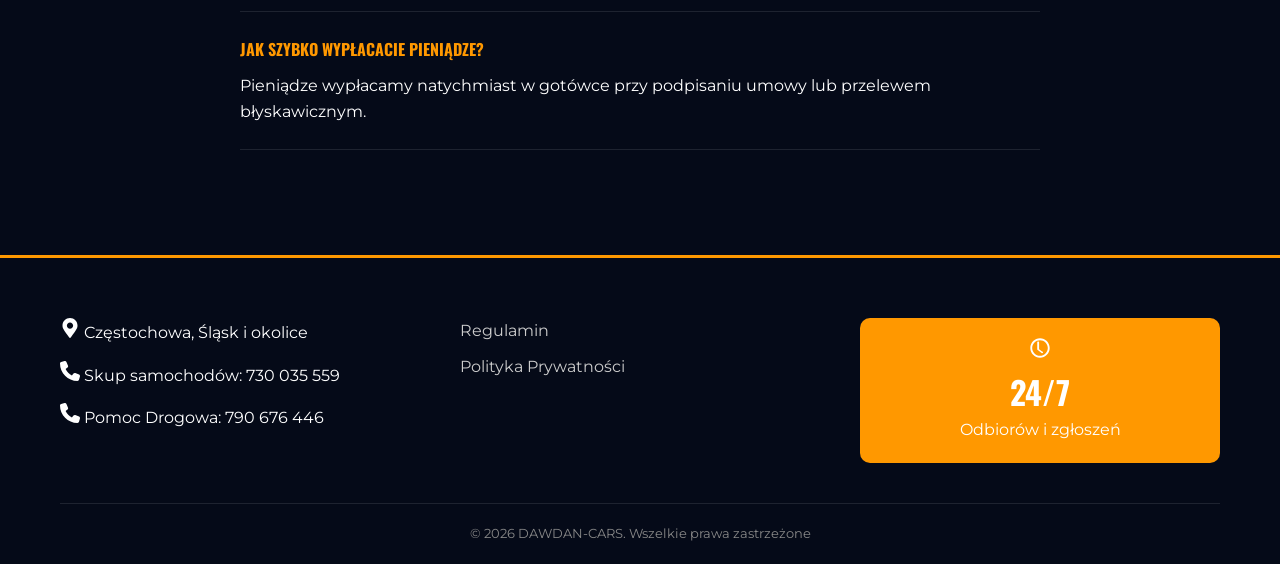
==== commit a5eb669f: "Achieve 100% PSI score by eliminating render-blocking assets and optimizing icon delivery - Inlined " ====
--- a/index.html
+++ b/index.html
@@ -61,15 +61,13 @@
 
 
     <link rel="stylesheet" href="style.css" media="print" onload="this.media='all'">
-    <link rel="stylesheet" href="critical.css">
+<style type="text/css">:root{--primary-color:#ff9800;--secondary-color:#0b132b;--accent-color:#1c2541;--text-light:#ffffff;--text-dark:#333333;--bg-dark:#0b132b;--bg-light:#f4f4f4;}*{margin:0;padding:0;box-sizing:border-box;}body{font-family:'Montserrat',sans-serif;line-height:1.6;color:var(--text-light);background-color:var(--bg-dark);overflow-x:hidden;}h1,h2,h3,h4{font-family:'Oswald',sans-serif;text-transform:uppercase;}.container{max-width:1200px;margin:0 auto;padding:0 20px;}header{background-color:#0b132b;position:sticky;top:0;z-index:2000;box-shadow:0 10px 30px rgba(0,0,0,0.5);transition:padding 0.3s ease,background 0.3s ease;will-change:padding,background;padding:15px 0;}header.scrolled{padding:5px 0;background:rgba(11,19,43,0.95);}.top-bar .container{display:grid;grid-template-columns:1fr auto 1fr;align-items:center;height:auto;max-width:100%;padding:15px 20px;}.logo{flex:0 1 auto;display:flex;justify-content:flex-start;}.logo img{max-height:60px;width:auto;display:block;transition:transform 0.3s ease;filter:drop-shadow(0 0 10px rgba(0,0,0,0.5));}nav{display:flex;align-items:center;justify-content:center;flex:0 0 auto;}nav ul{display:flex;list-style:none;gap:5px;}nav a{text-decoration:none;color:var(--text-light);font-weight:700;font-size:0.85rem;padding:8px 10px;transition:all 0.3s ease;text-transform:uppercase;letter-spacing:0.5px;white-space:nowrap;}.header-cta{display:flex;flex-direction:row;justify-content:flex-end;align-items:center;gap:10px;}.mobile-only{display:none;}.header-cta .btn-call{display:flex;align-items:center;gap:6px;text-decoration:none;color:#fff;background:#ff9800;padding:6px 10px;transition:background 0.3s;font-family:'Oswald',sans-serif;font-weight:700;border-radius:5px;line-height:1;white-space:nowrap;}.btn-label{display:block;font-size:0.7rem;text-transform:uppercase;opacity:0.9;}.btn-number{display:block;font-size:1rem;}.menu-toggle{display:none;flex-direction:column;justify-content:center;align-items:center;width:45px;height:45px;background:rgba(255,152,0,0.1);border:1px solid var(--primary-color);border-radius:10px;cursor:pointer;padding:0;z-index:2200;}.menu-toggle span{width:26px;height:2px;background:var(--primary-color);border-radius:2px;position:absolute;}.hero{background:linear-gradient(rgba(11,19,43,0.8),rgba(11,19,43,0.8)),url('tlo.webp');background-size:cover;background-position:center;padding:80px 0;min-height:800px;display:flex;align-items:stretch;justify-content:center;}.hero .container{display:flex;flex-direction:column;}.hero-content{display:flex;flex-direction:column;align-items:center;width:100%;height:100%;}.hero-text{width:100%;display:flex;flex-direction:column;align-items:center;min-height:400px;}.hero-text h2{font-size:clamp(1.8rem,8vw,4.5rem);color:var(--text-light);line-height:1.1;width:100%;text-shadow:3px 3px 10px rgba(0,0,0,0.9);text-align:center;margin-bottom:clamp(20px,5vh,40px);white-space:normal;word-wrap:break-word;letter-spacing:1px;min-height:1.1em;}.hero-text h2 .highlight{color:var(--primary-color);font-style:italic;font-weight:900;}.hero-cta-buttons{display:flex;flex-wrap:wrap;justify-content:center;gap:15px;margin-bottom:40px;}.btn-hero-call{display:flex;align-items:center;background:var(--primary-color);color:white;padding:15px 25px;text-decoration:none;font-weight:700;font-family:'Oswald',sans-serif;border-radius:5px;transition:background 0.3s;line-height:1.1;text-align:left;}.btn-hero-call i{font-size:2rem;margin-right:15px;}.btn-hero-call .btn-label{font-size:1rem;}.btn-hero-call .btn-number{font-size:1.8rem;}.page-header{padding:clamp(40px,10vw,80px) 0;text-align:center;color:white;}.page-header h2{font-size:clamp(2rem,8vw,3.5rem);margin-bottom:10px;}.page-header p{font-size:1.2rem;color:var(--primary-color);}@media (max-width:1100px){.menu-toggle{display:flex;order:3;}nav{position:fixed;top:0;left:0;width:100%;height:100vh;background:rgba(11,19,43,0.98);padding:120px 20px 40px;flex-direction:column;transition:all 0.5s cubic-bezier(0.7,0,0.3,1);z-index:2100;display:flex;justify-content:flex-start;align-items:center;transform:translateY(-100%);visibility:hidden;}nav.active{transform:translateY(0);visibility:visible;}.top-bar .container{padding:10px 15px;display:flex;justify-content:space-between;}.desktop-only{display:none;}.mobile-only{display:flex;}nav a{font-size:1.25rem;font-family:'Oswald',sans-serif;display:block;padding:12px 0;letter-spacing:2px;color:white;text-transform:uppercase;position:relative;border-bottom:1px solid rgba(255,255,255,0.05);}nav .header-cta{display:flex;flex-direction:column;gap:15px;margin-top:40px;width:100%;max-width:360px;}nav .header-cta .btn-call{padding:15px 25px;width:100%;justify-content:center;}nav .header-cta .btn-label{font-size:1.1rem;}nav .header-cta .btn-number{font-size:1.8rem;}.header-cta{display:none;}.overlay{position:fixed;top:0;left:0;width:100%;height:100%;background:rgba(0,0,0,0.7);z-index:1000;opacity:0;visibility:hidden;transition:all 0.4s ease;}.overlay.active{opacity:1;visibility:visible;}}@media (max-width:768px){.logo img{max-height:50px;}.hero{padding:40px 0;min-height:600px;}.hero-text h2{font-size:2.4rem;}.hero-cta-buttons{flex-direction:column;align-items:center;}.btn-hero-call{width:100%;max-width:320px;}}/* Custom Slider & AOS (added to critical for better LCP/CLS) */.custom-slider{position:relative;width:100%;overflow:hidden;}.slider-track{display:flex;overflow-x:auto;scroll-snap-type:x mandatory;scroll-behavior:smooth;-webkit-overflow-scrolling:touch;scrollbar-width:none;}.slider-track::-webkit-scrollbar{display:none;}.slider-item{flex:0 0 100%;scroll-snap-align:start;padding:10px;}@media (min-width:768px){.slider-item{flex:0 0 50%;}}@media (min-width:1024px){.slider-item{flex:0 0 33.333%;}}[data-aos-custom]{opacity:0;transition:transform 0.8s ease-out,opacity 0.8s ease-out;will-change:transform,opacity;}[data-aos-custom="fade-up"]{transform:translateY(30px);}[data-aos-custom="fade-right"]{transform:translateX(-30px);}[data-aos-custom="fade-left"]{transform:translateX(30px);}[data-aos-custom="zoom-in"]{transform:scale(0.9);}[data-aos-custom].aos-animate{opacity:1;transform:translate(0,0) scale(1);}</style>
     <noscript><link rel="stylesheet" href="style.css"></noscript>
     <link rel="preload" as="style" href="style.css">
     <link rel="preconnect" href="https://fonts.googleapis.com">
     <link rel="preconnect" href="https://fonts.gstatic.com" crossorigin>
     <link href="https://fonts.googleapis.com/css2?family=Montserrat:wght@400;700&family=Oswald:wght@500;700&display=swap" rel="stylesheet" media="print" onload="this.media='all'">
     <noscript><link href="https://fonts.googleapis.com/css2?family=Montserrat:wght@400;700&family=Oswald:wght@500;700&display=swap" rel="stylesheet"></noscript>
-    <link rel="stylesheet" href="font-awesome.min.css" media="print" onload="this.media='all'">
-    <noscript><link rel="stylesheet" href="font-awesome.min.css"></noscript>
     <!-- NOWE -->
     <link rel="preload" as="image" href="tlo.webp" fetchpriority="high" type="image/webp">
 
@@ -104,14 +102,14 @@
                     </ul>
                     <div class="header-cta mobile-only">
                         <a href="tel:+48730035559" class="btn-call">                
-                            <i class="fas fa-phone-alt"></i>
+                            <svg xmlns="http://www.w3.org/2000/svg" viewBox="0 0 512 512" width="20" height="20" fill="currentColor"><path d="M164.9 24.6c-7.7-18.6-28-28.5-47.4-23.2l-88 24C12.1 30.2 0 46 0 64C0 311.4 200.6 512 448 512c18 0 33.8-12.1 38.6-29.5l24-88c5.3-19.4-4.6-39.7-23.2-47.4l-96-40c-16.3-6.8-35.2-2.1-46.3 11.6L304.7 368C234.3 334.7 177.3 277.7 144 207.3L193.3 167c13.7-11.2 18.4-30 11.6-46.3l-40-96z"/></svg>
                             <span>
                                 <span class="btn-label">SKUP SAMOCHODÓW</span>
                                 <span class="btn-number">730 035 559</span>
                             </span>
                         </a>
                         <a href="tel:+48790676446" class="btn-call">
-                            <i class="fas fa-phone-alt"></i>
+                            <svg xmlns="http://www.w3.org/2000/svg" viewBox="0 0 512 512" width="20" height="20" fill="currentColor"><path d="M164.9 24.6c-7.7-18.6-28-28.5-47.4-23.2l-88 24C12.1 30.2 0 46 0 64C0 311.4 200.6 512 448 512c18 0 33.8-12.1 38.6-29.5l24-88c5.3-19.4-4.6-39.7-23.2-47.4l-96-40c-16.3-6.8-35.2-2.1-46.3 11.6L304.7 368C234.3 334.7 177.3 277.7 144 207.3L193.3 167c13.7-11.2 18.4-30 11.6-46.3l-40-96z"/></svg>
                             <span>
                                 <span class="btn-label">POMOC DROGOWA</span>
                                 <span class="btn-number">790 676 446</span>
@@ -121,14 +119,14 @@
                 </nav>
                 <div class="header-cta desktop-only">
                     <a href="tel:+48730035559" class="btn-call">
-                        <i class="fas fa-phone-alt"></i>
+                        <svg xmlns="http://www.w3.org/2000/svg" viewBox="0 0 512 512" width="20" height="20" fill="currentColor"><path d="M164.9 24.6c-7.7-18.6-28-28.5-47.4-23.2l-88 24C12.1 30.2 0 46 0 64C0 311.4 200.6 512 448 512c18 0 33.8-12.1 38.6-29.5l24-88c5.3-19.4-4.6-39.7-23.2-47.4l-96-40c-16.3-6.8-35.2-2.1-46.3 11.6L304.7 368C234.3 334.7 177.3 277.7 144 207.3L193.3 167c13.7-11.2 18.4-30 11.6-46.3l-40-96z"/></svg>
                         <span>
                             <span class="btn-label">SKUP SAMOCHODÓW</span>
                             <span class="btn-number">730 035 559</span>
                         </span>
                     </a>
                     <a href="tel:+48790676446" class="btn-call">
-                        <i class="fas fa-phone-alt"></i>
+                        <svg xmlns="http://www.w3.org/2000/svg" viewBox="0 0 512 512" width="20" height="20" fill="currentColor"><path d="M164.9 24.6c-7.7-18.6-28-28.5-47.4-23.2l-88 24C12.1 30.2 0 46 0 64C0 311.4 200.6 512 448 512c18 0 33.8-12.1 38.6-29.5l24-88c5.3-19.4-4.6-39.7-23.2-47.4l-96-40c-16.3-6.8-35.2-2.1-46.3 11.6L304.7 368C234.3 334.7 177.3 277.7 144 207.3L193.3 167c13.7-11.2 18.4-30 11.6-46.3l-40-96z"/></svg>
                         <span>
                             <span class="btn-label">POMOC DROGOWA</span>
                             <span class="btn-number">790 676 446</span>
@@ -153,14 +151,14 @@
                     <p class="hero-subtext">Profesjonalny autokomis, skup samochodów za gotówkę oraz szybkie holowanie 24/7</p>
                     <div class="hero-cta-buttons">
                         <a href="tel:+48730035559" class="btn-hero-call">
-                            <i class="fas fa-phone-alt"></i>
+                            <svg xmlns="http://www.w3.org/2000/svg" viewBox="0 0 512 512" width="20" height="20" fill="currentColor"><path d="M164.9 24.6c-7.7-18.6-28-28.5-47.4-23.2l-88 24C12.1 30.2 0 46 0 64C0 311.4 200.6 512 448 512c18 0 33.8-12.1 38.6-29.5l24-88c5.3-19.4-4.6-39.7-23.2-47.4l-96-40c-16.3-6.8-35.2-2.1-46.3 11.6L304.7 368C234.3 334.7 177.3 277.7 144 207.3L193.3 167c13.7-11.2 18.4-30 11.6-46.3l-40-96z"/></svg>
                             <span>
                                 <span class="btn-label">SKUP SAMOCHODÓW</span>
                                 <span class="btn-number">730 035 559</span>
                             </span>
                         </a>
                         <a href="tel:+48790676446" class="btn-hero-call">
-                            <i class="fas fa-phone-alt"></i>
+                            <svg xmlns="http://www.w3.org/2000/svg" viewBox="0 0 512 512" width="20" height="20" fill="currentColor"><path d="M164.9 24.6c-7.7-18.6-28-28.5-47.4-23.2l-88 24C12.1 30.2 0 46 0 64C0 311.4 200.6 512 448 512c18 0 33.8-12.1 38.6-29.5l24-88c5.3-19.4-4.6-39.7-23.2-47.4l-96-40c-16.3-6.8-35.2-2.1-46.3 11.6L304.7 368C234.3 334.7 177.3 277.7 144 207.3L193.3 167c13.7-11.2 18.4-30 11.6-46.3l-40-96z"/></svg>
                             <span>
                                 <span class="btn-label">POMOC DROGOWA</span>
                                 <span class="btn-number">790 676 446</span>
@@ -175,7 +173,7 @@
     <section class="service-boxes">
         <div class="container">
             <div class="box blue-box" data-aos-custom="fade-right">
-                <div class="box-icon"><i class="fas fa-car"></i></div>
+                <div class="box-icon"><svg xmlns="http://www.w3.org/2000/svg" viewBox="0 0 512 512" width="20" height="20" fill="currentColor"><path d="M135.2 117.4L109.1 192H402.9l-26.1-74.6C372.3 104.6 360.2 96 346.6 96H165.4c-13.6 0-25.7 8.6-30.2 21.4zM39.6 196.8L74.8 96.3C88.3 57.8 124.6 32 165.4 32H346.6c40.8 0 77.1 25.8 90.6 64.3l35.2 100.5c23.2 9.6 39.6 32.5 39.6 59.2V400c0 17.7-14.3 32-32 32H448c-17.7 0-32-14.3-32-32V384H96v16c0 17.7-14.3 32-32 32H32c-17.7 0-32-14.3-32-32V256c0-26.7 16.4-49.6 39.6-59.2zM128 288a32 32 0 1 0 0-64 32 32 0 1 0 0 64zm288 32a32 32 0 1 0 -64 0 32 32 0 1 0 64 0z"/></svg></div>
                 <div class="box-content">
                     <h3>SKUP SAMOCHODÓW</h3>
                     <p>Częstochowa, ŚLĄSK<br>Najlepsze ceny | Gotówka od ręki | Szybko | Dojazd GRATIS!</p>
@@ -183,7 +181,7 @@
                 </div>
             </div>
             <div class="box orange-box" data-aos-custom="fade-left">
-                <div class="box-icon"><i class="fas fa-truck-moving"></i></div>
+                <div class="box-icon"><svg xmlns="http://www.w3.org/2000/svg" viewBox="0 0 640 512" width="20" height="20" fill="currentColor"><path d="M624 352h-16V243.9c0-12.7-5.1-24.9-14.1-33.9L494 110.1c-9-9-21.2-14.1-33.9-14.1H416V48c0-26.5-21.5-48-48-48H48C21.5 0 0 21.5 0 48v320c0 26.5 21.5 48 48 48h16c0 53 43 96 96 96s96-43 96-96h128c0 53 43 96 96 96s96-43 96-96h48c8.8 0 16-7.2 16-16v-32c0-8.8-7.2-16-16-16zM160 464c-26.5 0-48-21.5-48-48s21.5-48 48-48 48 21.5 48 48-21.5 48-48 48zm320 0c-26.5 0-48-21.5-48-48s21.5-48 48-48 48 21.5 48 48-21.5 48-48 48zm80-208H416V144h44.1l99.9 99.9V256z"/></svg></div>
                 <div class="box-content">
                     <h3>POMOC DROGOWA 24/7</h3>
                     <p>Laweta 24h, Odpalanie Aut, Dowóz Paliwa. Szybka reakcja!</p>
@@ -202,19 +200,19 @@
             <h2 class="section-title" data-aos-custom="fade-up">DLACZEGO WARTO NAS WYBRAĆ?</h2>
             <div class="benefits-grid">
                 <div class="benefit-item" data-aos-custom="zoom-in" data-aos-delay="100">
-                    <i class="fas fa-award"></i>
+                    <svg xmlns="http://www.w3.org/2000/svg" viewBox="0 0 512 512" width="20" height="20" fill="currentColor"><path d="M223.7 239l13.6-43.9c4.6-14.8 18.3-25.1 33.7-25.1s29.1 10.3 33.7 25.1l13.6 43.9 46.2 0c15.6 0 28.5 10.8 31.6 25.4s-5.1 29.5-17.7 38.6L340.5 332l14.3 43.9c4.8 14.8-1 30.8-13.6 39.9s-29.5 7.6-39.9-1.9L264 384l-37.3 29.9c-10.3 9.5-27.3 11-39.9 1.9s-18.4-25.1-13.6-39.9l14.3-43.9L150 303c-12.6-9.1-20.8-24-17.7-38.6s16-25.4 31.6-25.4l46.2 0zM0 160c0-35.3 28.7-64 64-64H448c35.3 0 64 28.7 64 64V448c0 35.3-28.7 64-64 64H64c-35.3 0-64-28.7-64-64V160zm64 48c-8.8 0-16 7.2-16 16v48c0 8.8 7.2 16 16 16h48c8.8 0 16-7.2 16-16V224c0-8.8-7.2-16-16-16H64z"/></svg>
                     <h4>GWARANCJA UCZCIWEJ CENY</h4>
                 </div>
                 <div class="benefit-item" data-aos-custom="zoom-in" data-aos-delay="200">
-                    <i class="fas fa-stopwatch"></i>
+                    <svg xmlns="http://www.w3.org/2000/svg" viewBox="0 0 448 512" width="20" height="20" fill="currentColor"><path d="M176 0c-13.3 0-24 10.7-24 24s10.7 24 24 24h96c13.3 0 24-10.7 24-24s-10.7-24-24-24H176zM71.2 101.4c-9.4-9.4-24.6-9.4-33.9 0s-9.4 24.6 0 33.9l32 32c9.4 9.4 24.6 9.4 33.9 0s9.4-24.6 0-33.9l-32-32zm305.6 0l-32 32c-9.4 9.4-9.4 24.6 0 33.9s24.6 9.4 33.9 0l32-32c9.4-9.4 9.4-24.6 0-33.9s-24.6-9.4-33.9 0zM224 96c-101.6 0-184 82.4-184 184s82.4 184 184 184 184-82.4 184-184S325.6 96 224 96zm0 328c-79.5 0-144-64.5-144-144s64.5-144 144-144 144 64.5 144 144-64.5 144-144 144zm52.7-210.1c9.4 9.4 9.4 24.6 0 33.9l-64 64c-9.4 9.4-24.6 9.4-33.9 0s-9.4-24.6 0-33.9l64-64c9.4-9.4 24.6-9.4 33.9 0z"/></svg>
                     <h4>SZYBKI DOJAZD GRATIS!</h4>
                 </div>
                 <div class="benefit-item" data-aos-custom="zoom-in" data-aos-delay="300">
-                    <i class="fas fa-money-bill-wave"></i>
+                    <svg xmlns="http://www.w3.org/2000/svg" viewBox="0 0 640 512" width="20" height="20" fill="currentColor"><path d="M621.16 54.46C582.37 38.19 543.55 32 504.75 32c-123.17-.01-246.33 62.27-369.5 62.27-30.8 0-61.6-3.92-92.4-11.73-2.32-.58-4.74-.88-7.18-.88-15.44 0-28 12.56-28 28V424c0 12.53 8.31 23.51 20.48 26.84 37.68 10.32 75.34 15.16 113.02 15.16 123.17 0 246.33-62.26 369.5-62.26 31.06 0 62.1 3.92 93.15 11.75 2.37.6 4.81.89 7.26.89 15.44 0 28-12.56 28-28V81.3c0-12.53-8.31-23.51-20.48-26.84zM48 150.12c30.27 5.7 60.55 8.9 90.82 8.9 119.56 0 239.11-60.45 358.67-60.45 28.73 0 57.47 3.04 86.19 9.12V323.2c-30.27-5.7-60.55-8.9-90.82-8.9-119.56 0-239.11 60.45-358.67 60.45-28.73 0-57.47-3.04-86.19-9.12V150.12zM256 256c0 35.35 28.65 64 64 64s64-28.65 64-64-28.65-64-64-64-64 28.65-64 64z"/></svg>
                     <h4>GOTÓWKA DO RĘKI</h4>
                 </div>
                 <div class="benefit-item" data-aos-custom="zoom-in" data-aos-delay="400">
-                    <i class="fas fa-truck-monster"></i>
+                    <svg xmlns="http://www.w3.org/2000/svg" viewBox="0 0 640 512" width="20" height="20" fill="currentColor"><path d="M480 352c-44.2 0-80 35.8-80 80s35.8 80 80 80 80-35.8 80-80-35.8-80-80-35.8-80-80zM160 352c-44.2 0-80 35.8-80 80s35.8 80 80 80 80-35.8 80-80-35.8-80-80-80zM576 192h-40l-80-80H320V32h-64v80H96c-17.7 0-32 14.3-32 32v160c0 17.7 14.3 32 32 32h448c17.7 0 32-14.3 32-32V224c0-17.7-14.3-32-32-32z"/></svg>
                     <h4>PROFESJONALNA LAWETA 24/7</h4>
                 </div>
             </div>
@@ -324,8 +322,8 @@
                     </div>
                 </div>
                 <div class="slider-pagination"></div>
-                <button class="slider-nav slider-next" aria-label="Next slide"><i class="fas fa-chevron-right"></i></button>
-                <button class="slider-nav slider-prev" aria-label="Previous slide"><i class="fas fa-chevron-left"></i></button>
+                <button class="slider-nav slider-next" aria-label="Next slide"><svg xmlns="http://www.w3.org/2000/svg" viewBox="0 0 320 512" width="20" height="20" fill="currentColor"><path d="M310.6 233.4c12.5 12.5 12.5 32.8 0 45.3l-192 192c-12.5 12.5-32.8 12.5-45.3 0s-12.5-32.8 0-45.3L242.7 256 73.4 86.6c-12.5-12.5-12.5-32.8 0-45.3s32.8-12.5 45.3 0l192 192z"/></svg></button>
+                <button class="slider-nav slider-prev" aria-label="Previous slide"><svg xmlns="http://www.w3.org/2000/svg" viewBox="0 0 320 512" width="20" height="20" fill="currentColor"><path d="M9.4 233.4c-12.5 12.5-12.5 32.8 0 45.3l192 192c12.5 12.5 32.8 12.5 45.3 0s12.5-32.8 0-45.3L77.3 256l169.4-169.4c12.5-12.5 12.5-32.8 0-45.3s-32.8-12.5-45.3 0l-192 192z"/></svg></button>
             </div>
         </div>
     </section>
@@ -359,8 +357,8 @@
                     </div>
                 </div>
                 <div class="slider-pagination"></div>
-                <button class="slider-nav slider-next" aria-label="Next slide"><i class="fas fa-chevron-right"></i></button>
-                <button class="slider-nav slider-prev" aria-label="Previous slide"><i class="fas fa-chevron-left"></i></button>
+                <button class="slider-nav slider-next" aria-label="Next slide"><svg xmlns="http://www.w3.org/2000/svg" viewBox="0 0 320 512" width="20" height="20" fill="currentColor"><path d="M310.6 233.4c12.5 12.5 12.5 32.8 0 45.3l-192 192c-12.5 12.5-32.8 12.5-45.3 0s-12.5-32.8 0-45.3L242.7 256 73.4 86.6c-12.5-12.5-12.5-32.8 0-45.3s32.8-12.5 45.3 0l192 192z"/></svg></button>
+                <button class="slider-nav slider-prev" aria-label="Previous slide"><svg xmlns="http://www.w3.org/2000/svg" viewBox="0 0 320 512" width="20" height="20" fill="currentColor"><path d="M9.4 233.4c-12.5 12.5-12.5 32.8 0 45.3l192 192c12.5 12.5 32.8 12.5 45.3 0s12.5-32.8 0-45.3L77.3 256l169.4-169.4c12.5-12.5 12.5-32.8 0-45.3s-32.8-12.5-45.3 0l-192 192z"/></svg></button>
             </div>
         </div>
     </section>
@@ -390,9 +388,9 @@
         <div class="container">
             <div class="footer-grid">
                 <div class="footer-info">
-                    <p><i class="fas fa-map-marker-alt"></i> Częstochowa, Śląsk i okolice</p>
-                    <p><i class="fas fa-phone"></i> Skup samochodów: 730 035 559</p>
-                    <p><i class="fas fa-phone"></i> Pomoc Drogowa: 790 676 446</p>
+                    <p><svg xmlns="http://www.w3.org/2000/svg" viewBox="0 0 384 512" width="20" height="20" fill="currentColor"><path d="M172.268 501.67C26.97 291.031 0 269.413 0 192 0 85.961 85.961 0 192 0s192 85.961 192 192c0 77.413-26.97 99.031-172.268 309.67-9.535 13.774-29.93 13.773-39.464 0zM192 272c44.183 0 80-35.817 80-80s-35.817-80-80-80-80 35.817-80 80 35.817 80 80 80z"/></svg> Częstochowa, Śląsk i okolice</p>
+                    <p><svg xmlns="http://www.w3.org/2000/svg" viewBox="0 0 512 512" width="20" height="20" fill="currentColor"><path d="M164.9 24.6c-7.7-18.6-28-28.5-47.4-23.2l-88 24C12.1 30.2 0 46 0 64C0 311.4 200.6 512 448 512c18 0 33.8-12.1 38.6-29.5l24-88c5.3-19.4-4.6-39.7-23.2-47.4l-96-40c-16.3-6.8-35.2-2.1-46.3 11.6L304.7 368C234.3 334.7 177.3 277.7 144 207.3L193.3 167c13.7-11.2 18.4-30 11.6-46.3l-40-96z"/></svg> Skup samochodów: 730 035 559</p>
+                    <p><svg xmlns="http://www.w3.org/2000/svg" viewBox="0 0 512 512" width="20" height="20" fill="currentColor"><path d="M164.9 24.6c-7.7-18.6-28-28.5-47.4-23.2l-88 24C12.1 30.2 0 46 0 64C0 311.4 200.6 512 448 512c18 0 33.8-12.1 38.6-29.5l24-88c5.3-19.4-4.6-39.7-23.2-47.4l-96-40c-16.3-6.8-35.2-2.1-46.3 11.6L304.7 368C234.3 334.7 177.3 277.7 144 207.3L193.3 167c13.7-11.2 18.4-30 11.6-46.3l-40-96z"/></svg> Pomoc Drogowa: 790 676 446</p>
                 </div>
                 <div class="footer-links">
                     <ul>
@@ -402,7 +400,7 @@
                 </div>
                 <div class="footer-hours">
                     <div class="hours-box">
-                        <i class="far fa-clock"></i>
+                        <svg xmlns="http://www.w3.org/2000/svg" viewBox="0 0 512 512" width="20" height="20" fill="currentColor"><path d="M256 8C119 8 8 119 8 256s111 248 248 248 248-111 248-248S393 8 256 8zm0 448c-110.5 0-200-89.5-200-200S145.5 56 256 56s200 89.5 200 200-89.5 200-200 200zm61.8-104.4l-84.9-62.9V112c0-13.3-10.7-24-24-24s-24 10.7-24 24v176c0 9.2 5.2 17.6 13.3 21.6l99.1 73.4c10.8 8 26.2 5.8 34.2-5 8-10.8 5.8-26.2-5-34.2z"/></svg>
                         <span>24/7</span>
                         <p>Odbiorów i zgłoszeń</p>
                     </div>
@@ -414,6 +412,6 @@
         </div>
     </footer>
 
-    <script src="script.js"></script>
+    <script src="script.js" defer></script>
 </body>
 </html>
--- a/style.css
+++ b/style.css
@@ -1,1536 +1 @@
-/* style.css */
-
-:root {
-    --primary-color: #ff9800; /* Vibrant Orange */
-    --secondary-color: #0b132b; /* Deep Navy */
-    --accent-color: #1c2541; /* Slightly Lighter Navy */
-    --text-light: #ffffff;
-    --text-dark: #333333;
-    --bg-dark: #0b132b;
-    --bg-light: #f4f4f4;
-}
-
-* {
-    margin: 0;
-    padding: 0;
-    box-sizing: border-box;
-}
-
-body {
-    font-family: 'Montserrat', sans-serif;
-    line-height: 1.6;
-    color: var(--text-light);
-    background-color: var(--bg-dark);
-    overflow-x: hidden;
-}
-
-h1, h2, h3, h4 {
-    font-family: 'Oswald', sans-serif;
-    text-transform: uppercase;
-}
-
-.container {
-    max-width: 1200px;
-    margin: 0 auto;
-    padding: 0 20px;
-}
-
-/* Header & Navigation */
-header {
-    background-color: #0b132b;
-    position: sticky;
-    top: 0;
-    z-index: 2000;
-    box-shadow: 0 10px 30px rgba(0,0,0,0.5);
-    transition: padding 0.3s ease, background 0.3s ease;
-    will-change: padding, background;
-    padding: 15px 0;
-}
-
-header.scrolled {
-    padding: 5px 0;
-    background: rgba(11, 19, 43, 0.95);
-}
-
-header.menu-open {
-    box-shadow: none;
-    background: #0b132b;
-}
-
-.top-bar .container {
-    display: grid;
-    grid-template-columns: 1fr auto 1fr;
-    align-items: center;
-    height: auto;
-    max-width: 100%;
-    padding: 15px 20px; /* Reduced padding for more space */
-}
-
-.logo {
-    display: flex;
-    justify-content: flex-start;
-}
-
-.logo img {
-    max-height: 60px;
-    width: auto;
-    display: block;
-    transition: transform 0.3s ease;
-    filter: drop-shadow(0 0 10px rgba(0,0,0,0.5));
-}
-
-.logo img:hover {
-    transform: scale(1.05);
-    filter: drop-shadow(0 0 12px rgba(255,152,0,0.3));
-}
-
-nav {
-    display: flex;
-    align-items: center;
-    justify-content: center;
-}
-
-nav ul {
-    display: flex;
-    list-style: none;
-    gap: 10px; /* Slightly more space */
-}
-
-nav a {
-    text-decoration: none;
-    color: var(--text-light);
-    font-weight: 700;
-    font-size: 0.85rem; /* Slightly smaller font */
-    padding: 8px 10px; /* More compact padding */
-    transition: all 0.3s ease;
-    text-transform: uppercase;
-    letter-spacing: 0.5px;
-    white-space: nowrap;
-}
-
-nav a:hover, nav a.active {
-    color: var(--primary-color);
-}
-
-.header-cta {
-    display: flex;
-    flex-direction: row;
-    justify-content: flex-end;
-    align-items: center;
-    gap: 10px; /* Reduced gap */
-}
-
-.mobile-only {
-    display: none;
-}
-
-.header-cta .btn-call {
-    display: flex;
-    align-items: center;
-    gap: 6px;
-    text-decoration: none;
-    color: #fff;
-    background: #ff9800;
-    padding: 6px 10px; /* More compact */
-    transition: background 0.3s;
-    font-family: 'Oswald', sans-serif;
-    font-weight: 700;
-    border-radius: 5px;
-    line-height: 1;
-    white-space: nowrap;
-}
-
-.header-cta .btn-call i {
-    font-size: 1.1rem;
-}
-
-.btn-label {
-    display: block;
-    font-size: 0.7rem;
-    text-transform: uppercase;
-    opacity: 0.9;
-}
-
-.btn-number {
-    display: block;
-    font-size: 1rem;
-}
-
-.header-cta .btn-call:hover {
-    background: #e68a00;
-}
-
-.menu-toggle {
-    display: none;
-    flex-direction: column;
-    justify-content: center;
-    align-items: center;
-    width: 50px;
-    height: 50px;
-    background: rgba(255, 152, 0, 0.1);
-    border: 2px solid var(--primary-color);
-    border-radius: 12px;
-    cursor: pointer;
-    padding: 0;
-    z-index: 2200; /* Above nav */
-    transition: all 0.3s cubic-bezier(0.4, 0, 0.2, 1);
-    position: relative;
-}
-
-.menu-toggle:hover {
-    background: var(--primary-color);
-}
-
-.menu-toggle:hover span {
-    background: white;
-}
-
-.menu-toggle span {
-    width: 26px;
-    height: 2px;
-    background: var(--primary-color);
-    border-radius: 2px;
-    transition: all 0.4s cubic-bezier(0.68, -0.6, 0.32, 1.6);
-    position: absolute;
-}
-
-.menu-toggle span:nth-child(1) { transform: translateY(-8px); }
-.menu-toggle span:nth-child(2) { transform: translateY(0); width: 18px; right: 9px; }
-.menu-toggle span:nth-child(3) { transform: translateY(8px); }
-
-.menu-toggle.active {
-    background: rgba(255, 255, 255, 0.1);
-    border-color: white;
-}
-
-.menu-toggle.active span {
-    background: white;
-}
-
-.menu-toggle.active span:nth-child(1) {
-    transform: translateY(0) rotate(45deg);
-}
-
-.menu-toggle.active span:nth-child(2) {
-    opacity: 0;
-    transform: translateX(-20px);
-}
-
-.menu-toggle.active span:nth-child(3) {
-    transform: translateY(0) rotate(-45deg);
-}
-
-/* Hero Section */
-.hero {
-    background: linear-gradient(rgba(11, 19, 43, 0.8), rgba(11, 19, 43, 0.8)), url('tlo.webp');
-    background-size: cover;
-    background-position: center;
-    padding: 80px 0;
-    min-height: 800px;
-    display: flex;
-    align-items: stretch;
-    justify-content: center;
-}
-
-.hero .container {
-    display: flex;
-    flex-direction: column;
-}
-
-.hero-content {
-    display: flex;
-    flex-direction: column;
-    align-items: center;
-    width: 100%;
-    height: 100%;
-}
-
-.hero-text {
-    width: 100%;
-    display: flex;
-    flex-direction: column;
-    align-items: center;
-    min-height: 400px; /* Ensure space for vertical arrangement */
-}
-
-.hero-text h1 {
-    font-size: clamp(1.8rem, 8vw, 4.5rem); /* Increased minimum font size */
-    color: var(--text-light);
-    line-height: 1.1;
-    width: 100%;
-    text-shadow: 3px 3px 10px rgba(0,0,0,0.9);
-    text-align: center;
-    margin-bottom: clamp(20px, 5vh, 40px); /* Fluid margin */
-    white-space: normal;
-    word-wrap: break-word;
-    letter-spacing: 1px;
-    min-height: 1.1em;
-    contain-intrinsic-size: auto 1.1em;
-}
-
-.hero-text h1 .highlight {
-    color: var(--primary-color);
-    font-style: italic;
-    font-weight: 900;
-}
-
-.hero-cta-buttons {
-    display: flex;
-    flex-wrap: wrap; /* Allow wrapping on small mobile */
-    justify-content: center;
-    gap: 15px;
-    margin-bottom: 40px;
-}
-
-.btn-hero-call {
-    display: flex;
-    align-items: center;
-    background: var(--primary-color);
-    color: white;
-    padding: 15px 25px;
-    text-decoration: none;
-    font-weight: 700;
-    font-family: 'Oswald', sans-serif;
-    border-radius: 5px;
-    transition: background 0.3s;
-    line-height: 1.1;
-    text-align: left;
-}
-
-.btn-hero-call i {
-    font-size: 2rem;
-    margin-right: 15px;
-}
-
-.btn-hero-call .btn-label {
-    font-size: 1rem;
-}
-
-.btn-hero-call .btn-number {
-    font-size: 1.8rem;
-}
-
-.btn-hero-call:hover {
-    background: #e68a00;
-}
-
-.hero-features {
-    list-style: none;
-    display: flex;
-    gap: 30px;
-    margin-top: auto; /* Push to bottom of flex container */
-    padding-top: 50px;
-}
-
-.hero-features li {
-    font-weight: 700;
-    font-size: 0.9rem;
-}
-
-.hero-features i {
-    color: var(--primary-color);
-    margin-right: 5px;
-}
-
-/* Service Boxes */
-.service-boxes {
-    margin-top: clamp(-30px, -5vw, -50px);
-    position: relative;
-    z-index: 10;
-}
-
-.service-boxes .container {
-    display: grid;
-    grid-template-columns: repeat(auto-fit, minmax(280px, 1fr));
-    gap: 30px;
-}
-
-.box {
-    display: flex;
-    align-items: center;
-    padding: 40px;
-    border-radius: 10px;
-    gap: 25px;
-    box-shadow: 0 10px 30px rgba(0,0,0,0.3);
-}
-
-.blue-box {
-    background-color: var(--accent-color);
-}
-
-.orange-box {
-    background-color: var(--primary-color);
-    color: white;
-}
-
-.box-icon i {
-    font-size: 3.5rem;
-}
-
-.box-content h3 {
-    font-size: 1.5rem;
-    margin-bottom: 10px;
-}
-
-.btn-outline {
-    display: inline-block;
-    margin-top: 15px;
-    padding: 8px 20px;
-    border: 2px solid var(--primary-color);
-    color: var(--primary-color);
-    text-decoration: none;
-    font-weight: 700;
-    border-radius: 5px;
-    transition: all 0.3s;
-}
-
-.btn-outline:hover {
-    background: var(--primary-color);
-    color: white;
-}
-
-.box-call {
-    margin-top: 15px;
-    display: flex;
-    flex-direction: column;
-}
-
-.box-call span {
-    font-size: 0.8rem;
-    text-transform: uppercase;
-}
-
-.box-call strong {
-    font-size: 1.8rem;
-    font-family: 'Oswald', sans-serif;
-}
-
-/* General Animation Optimization */
-[data-aos] {
-    will-change: transform, opacity;
-}
-
-/* Benefits Section */
-.benefits {
-    padding: 80px 0;
-    background-color: #050a18;
-}
-
-.section-title {
-    text-align: center;
-    font-size: clamp(1.8rem, 5vw, 2.8rem); /* Fluid section titles */
-    margin-bottom: clamp(30px, 8vw, 50px);
-    position: relative;
-    padding: 0 15px;
-}
-
-.section-title::after {
-    content: '';
-    display: block;
-    width: 60px;
-    height: 4px;
-    background: var(--primary-color);
-    margin: 15px auto;
-}
-
-.benefits-grid {
-    display: grid;
-    grid-template-columns: repeat(auto-fit, minmax(250px, 1fr));
-    gap: 20px;
-}
-
-.benefit-item {
-    text-align: center;
-    padding: 30px;
-    background: var(--accent-color);
-    border-radius: 10px;
-    transition: transform 0.3s;
-}
-
-.benefit-item:hover {
-    transform: translateY(-10px);
-    border-bottom: 3px solid var(--primary-color);
-}
-
-.benefit-item i {
-    font-size: 3rem;
-    color: var(--primary-color);
-    margin-bottom: 20px;
-}
-
-.benefit-item h4 {
-    font-size: 1.1rem;
-}
-
-/* Recent Buys */
-.recent-buys {
-    padding: 80px 0;
-    overflow: hidden;
-}
-
-.buys-slider {
-    padding: 20px 0 50px !important;
-}
-
-.buys-slider .slider-next,
-.buys-slider .slider-prev {
-    color: var(--primary-color);
-}
-
-@media (max-width: 768px) {
-    .buys-slider .slider-next,
-    .buys-slider .slider-prev {
-        display: none;
-    }
-}
-
-.buys-slider .active {
-    background: var(--primary-color);
-}
-
-.buy-card {
-    background: var(--accent-color);
-    border-radius: 10px;
-    overflow: hidden;
-    text-align: center;
-}
-
-.car-img {
-    height: 180px;
-    background-size: cover;
-    background-position: center;
-}
-
-.buy-card p {
-    padding: 15px;
-    font-weight: 700;
-    text-transform: uppercase;
-}
-
-/* Footer */
-footer {
-    background: #050a18;
-    padding: 60px 0 20px;
-    border-top: 3px solid var(--primary-color);
-}
-
-footer h3 {
-    text-align: center;
-    font-size: 2rem;
-    margin-bottom: 40px;
-}
-
-.footer-grid {
-    display: grid;
-    grid-template-columns: repeat(auto-fit, minmax(250px, 1fr));
-    gap: 40px;
-    margin-bottom: 40px;
-}
-
-.footer-info p {
-    margin-bottom: 15px;
-}
-
-.footer-info i {
-    color: var(--primary-color);
-    margin-right: 10px;
-    width: 20px;
-}
-
-.hours-box {
-    background: var(--primary-color);
-    padding: 20px;
-    border-radius: 10px;
-    text-align: center;
-}
-
-.hours-box i {
-    font-size: 2rem;
-    margin-bottom: 10px;
-}
-
-.hours-box span {
-    display: block;
-    font-size: 2rem;
-    font-weight: 700;
-    font-family: 'Oswald', sans-serif;
-}
-
-.footer-links ul {
-    list-style: none;
-}
-
-.footer-links li {
-    margin-bottom: 10px;
-}
-
-.footer-links a {
-    color: #ccc;
-    text-decoration: none;
-}
-
-.footer-links a:hover {
-    color: var(--primary-color);
-}
-
-.footer-bottom {
-    text-align: center;
-    padding-top: 20px;
-    border-top: 1px solid rgba(255,255,255,0.1);
-    font-size: 0.8rem;
-    color: #888;
-}
-
-/* SEO Content */
-.seo-content {
-    padding: 80px 0;
-    background: #050a18;
-}
-
-.seo-text-block h2 {
-    font-size: 2.2rem;
-    color: var(--primary-color);
-    margin-bottom: 25px;
-}
-
-.seo-text-block h3 {
-    font-size: 1.6rem;
-    margin-top: 30px;
-    margin-bottom: 20px;
-}
-
-.seo-text-block p {
-    margin-bottom: 20px;
-    font-size: 1.05rem;
-    color: #ccc;
-}
-
-.seo-text-block ul {
-    list-style: none;
-    margin-bottom: 20px;
-}
-
-.seo-text-block li {
-    margin-bottom: 10px;
-    padding-left: 30px;
-    position: relative;
-}
-
-.seo-text-block li::before {
-    content: '✔';
-    position: absolute;
-    left: 0;
-    color: var(--primary-color);
-    font-weight: bold;
-}
-
-.hero-subtext {
-    font-size: 1.3rem;
-    text-align: center;
-    margin: 0 auto 40px;
-    color: #fff;
-    max-width: 900px;
-    font-weight: 500;
-    letter-spacing: 1px;
-    text-transform: uppercase;
-    text-shadow: 2px 2px 4px rgba(0, 0, 0, 0.7);
-    background: linear-gradient(90deg, transparent, rgba(255, 140, 0, 0.2), transparent);
-    padding: 12px 20px;
-    border-top: 1px solid rgba(255, 140, 0, 0.3);
-    border-bottom: 1px solid rgba(255, 140, 0, 0.3);
-}
-
-/* How It Works */
-.how-it-works {
-    padding: 80px 0;
-    background: var(--bg-dark);
-}
-
-.steps-grid {
-    display: grid;
-    grid-template-columns: repeat(auto-fit, minmax(280px, 1fr));
-    gap: 30px;
-    margin-top: 40px;
-}
-
-.step {
-    text-align: center;
-    padding: 40px;
-    background: var(--accent-color);
-    border-radius: 10px;
-    position: relative;
-}
-
-.step-num {
-    width: 50px;
-    height: 50px;
-    background: var(--primary-color);
-    color: white;
-    border-radius: 50%;
-    display: flex;
-    align-items: center;
-    justify-content: center;
-    font-size: 1.5rem;
-    font-weight: 700;
-    margin: 0 auto 20px;
-}
-
-/* Brands */
-.brands {
-    padding: 60px 0;
-    background: #050a18;
-}
-
-.brands-flex {
-    display: flex;
-    flex-wrap: wrap;
-    justify-content: center;
-    gap: 30px;
-}
-
-.brands-flex span {
-    font-size: 1.5rem;
-    font-weight: 700;
-    color: rgba(255, 255, 255, 0.2);
-    text-transform: uppercase;
-}
-
-/* Testimonials */
-.testimonials {
-    padding: 80px 0;
-    background: var(--bg-dark);
-    overflow: hidden;
-}
-
-.testimonials-slider {
-    padding: 20px 0 50px !important;
-}
-
-.testimonials-slider .active {
-    background: var(--primary-color);
-}
-
-.testimonial {
-    background: var(--accent-color);
-    padding: 30px;
-    border-radius: 10px;
-    border-left: 4px solid var(--primary-color);
-}
-
-.stars {
-    color: var(--primary-color);
-    margin-bottom: 15px;
-}
-
-/* FAQ */
-.faq {
-    padding: 80px 0;
-    background: #050a18;
-}
-
-.faq-list {
-    max-width: 800px;
-    margin: 0 auto;
-}
-
-.faq-item {
-    margin-bottom: 25px;
-    padding-bottom: 25px;
-    border-bottom: 1px solid rgba(255, 255, 255, 0.1);
-}
-
-.faq-item h4 {
-    color: var(--primary-color);
-    margin-bottom: 10px;
-}
-
-/* Sub-pages Styling ddddddddddddddddddddddddddddddddddddddddddddddddddddddddddddddddddddddddddd*/
-.page-header {
-    padding: clamp(40px, 10vw, 80px) 0;
-    text-align: center;
-    color: white;
-}
-
-.page-header h1 {
-    font-size: clamp(2rem, 8vw, 3.5rem); /* Fluid sub-page titles */
-    margin-bottom: 10px;
-}
-
-.page-header p {
-    font-size: 1.2rem;
-    color: var(--primary-color);
-}
-
-.about-content, .service-details, .tow-details, .contact-page {
-    padding: 80px 0;
-}
-
-.about-grid, .service-grid, .tow-grid, .contact-grid {
-    display: grid;
-    grid-template-columns: repeat(auto-fit, minmax(320px, 1fr));
-    gap: 50px;
-}
-
-.about-stats {
-    display: grid;
-    grid-template-columns: repeat(auto-fit, minmax(200px, 1fr));
-    gap: 20px;
-}
-
-.stat-item {
-    background: var(--accent-color);
-    padding: 30px;
-    border-radius: 10px;
-    text-align: center;
-    border-bottom: 3px solid var(--primary-color);
-}
-
-.stat-item strong {
-    display: block;
-    font-size: 2.5rem;
-    color: var(--primary-color);
-    font-family: 'Oswald', sans-serif;
-}
-
-.check-list {
-    list-style: none;
-    margin: 20px 0;
-}
-
-.check-list li {
-    margin-bottom: 10px;
-}
-
-.check-list i {
-    color: var(--primary-color);
-    margin-right: 10px;
-}
-
-.tow-services-grid {
-    display: grid;
-    grid-template-columns: repeat(auto-fit, minmax(250px, 1fr));
-    gap: 20px;
-    margin-top: 30px;
-}
-
-.tow-service-item {
-    background: var(--accent-color);
-    padding: 20px;
-    border-radius: 10px;
-}
-
-.tow-service-item i {
-    font-size: 2rem;
-    color: var(--primary-color);
-    margin-bottom: 10px;
-}
-
-.urgent-box {
-    background: var(--primary-color);
-    padding: 40px;
-    border-radius: 10px;
-    text-align: center;
-    color: white;
-}
-
-.btn-urgent {
-    display: inline-block;
-    margin-top: 20px;
-    background: white;
-    color: var(--primary-color);
-    padding: 15px 30px;
-    text-decoration: none;
-    font-weight: 700;
-    border-radius: 5px;
-    font-size: 1.2rem;
-}
-
-.contact-item {
-    display: flex;
-    gap: 20px;
-    margin-bottom: 30px;
-}
-
-.contact-item i {
-    font-size: 1.5rem;
-    color: var(--primary-color);
-}
-
-.map-placeholder {
-    position: relative;
-    border-radius: 10px;
-    overflow: hidden;
-    margin-top: 30px;
-}
-
-.map-placeholder img {
-    width: 100%;
-    height: clamp(200px, 40vh, 400px);
-    object-fit: cover;
-    filter: grayscale(1);
-}
-
-.map-overlay {
-    position: absolute;
-    bottom: 0;
-    left: 0;
-    width: 100%;
-    background: rgba(255, 152, 0, 0.9);
-    color: white;
-    padding: 10px;
-    text-align: center;
-    font-weight: 700;
-}
-
-.form-group {
-    margin-bottom: 20px;
-}
-
-.form-group input, .form-group select, .form-group textarea {
-    width: 100%;
-    padding: 12px;
-    border-radius: 5px;
-    border: 1px solid rgba(255,255,255,0.1);
-    background: rgba(255,255,255,0.05);
-    color: white;
-    font-family: inherit;
-}
-
-.form-group textarea {
-    height: 150px;
-}
-
-/* Valuation Form Styles */
-.hero-form-box {
-    background: var(--accent-color);
-    padding: 30px;
-    border-radius: 15px;
-    box-shadow: 0 15px 35px rgba(0,0,0,0.4);
-    border: 1px solid rgba(255, 152, 0, 0.2);
-}
-
-.hero-form-box h3 {
-    color: var(--primary-color);
-    font-size: 1.8rem;
-    margin-bottom: 5px;
-    text-align: center;
-}
-
-.form-subtitle {
-    text-align: center;
-    font-size: 0.9rem;
-    margin-bottom: 25px;
-    color: #ccc;
-}
-
-.hero-form-box .form-group {
-    margin-bottom: 15px;
-}
-
-.hero-form-box input,
-.hero-form-box select,
-.hero-form-box textarea {
-    width: 100%;
-    padding: 12px 15px;
-    border-radius: 8px;
-    border: 1px solid rgba(255,255,255,0.1);
-    background: rgba(255,255,255,0.05);
-    color: white;
-    font-family: inherit;
-    transition: all 0.3s ease;
-}
-
-.hero-form-box select option {
-    background: var(--accent-color);
-    color: white;
-}
-
-.hero-form-box input:focus,
-.hero-form-box select:focus,
-.hero-form-box textarea:focus {
-    outline: none;
-    border-color: var(--primary-color);
-    background: rgba(255,255,255,0.1);
-    box-shadow: 0 0 10px rgba(255, 152, 0, 0.2);
-}
-
-.checkbox-group label {
-    display: flex;
-    align-items: center;
-    gap: 10px;
-    cursor: pointer;
-    font-size: 0.95rem;
-    color: #ccc;
-    transition: color 0.3s;
-}
-
-.checkbox-group label:hover {
-    color: white;
-}
-
-.checkbox-group input[type="checkbox"] {
-    width: 20px;
-    height: 20px;
-    cursor: pointer;
-    accent-color: var(--primary-color);
-}
-
-.hero-form-box textarea {
-    height: 100px;
-    resize: vertical;
-}
-
-.file-upload-wrapper {
-    margin-bottom: 20px;
-}
-
-.file-upload-label {
-    display: flex;
-    flex-direction: column;
-    align-items: center;
-    justify-content: center;
-    padding: 20px;
-    border: 2px dashed rgba(255, 152, 0, 0.4);
-    border-radius: 10px;
-    cursor: pointer;
-    transition: all 0.3s ease;
-    background: rgba(255, 152, 0, 0.05);
-}
-
-.file-upload-label:hover {
-    background: rgba(255, 152, 0, 0.1);
-    border-color: var(--primary-color);
-}
-
-.file-upload-label i {
-    font-size: 2rem;
-    color: var(--primary-color);
-    margin-bottom: 10px;
-}
-
-.file-upload-label span {
-    font-size: 0.9rem;
-    font-weight: 700;
-}
-
-.file-preview-grid {
-    display: grid;
-    grid-template-columns: repeat(auto-fill, minmax(60px, 1fr));
-    gap: 10px;
-    margin-top: 15px;
-}
-
-.preview-item {
-    position: relative;
-    aspect-ratio: 1;
-    border-radius: 5px;
-    overflow: hidden;
-    border: 1px solid var(--primary-color);
-}
-
-.preview-item img {
-    width: 100%;
-    height: 100%;
-    object-fit: cover;
-}
-
-.btn-submit {
-    width: 100%;
-    padding: 15px;
-    background: var(--primary-color);
-    color: white;
-    border: none;
-    border-radius: 8px;
-    font-family: 'Oswald', sans-serif;
-    font-size: 1.2rem;
-    font-weight: 700;
-    cursor: pointer;
-    transition: all 0.3s ease;
-    text-transform: uppercase;
-    letter-spacing: 1px;
-}
-
-.btn-submit:hover {
-    background: #e68a00;
-    transform: translateY(-2px);
-    box-shadow: 0 5px 15px rgba(255, 152, 0, 0.4);
-}
-
-.btn-submit:active {
-    transform: translateY(0);
-}
-
-.form-message {
-    margin-top: 15px;
-    padding: 10px;
-    border-radius: 5px;
-    text-align: center;
-    font-weight: 700;
-    display: none;
-}
-
-.form-message.success {
-    display: block;
-    background: rgba(76, 175, 80, 0.1);
-    color: #4caf50;
-    border: 1px solid #4caf50;
-}
-
-.form-message.error {
-    display: block;
-    background: rgba(244, 67, 54, 0.1);
-    color: #f44336;
-    border: 1px solid #f44336;
-}
-
-/* Responsive */
-@media (max-width: 1100px) {
-    /* Trigger mobile menu earlier to avoid collision */
-    .menu-toggle {
-        display: flex;
-        order: 3;
-    }
-
-    .desktop-only {
-        display: none;
-    }
-
-    .mobile-only {
-        display: flex;
-    }
-
-    .top-bar .container {
-        display: flex;
-        justify-content: space-between;
-    }
-
-    nav {
-        position: fixed;
-        top: 0;
-        left: 0;
-        width: 100%;
-        height: 100vh;
-        background: rgba(11, 19, 43, 0.98);
-        backdrop-filter: blur(15px);
-        -webkit-backdrop-filter: blur(15px);
-        padding: 120px 20px 40px;
-        flex-direction: column;
-        transition: all 0.5s cubic-bezier(0.7, 0, 0.3, 1);
-        z-index: 2100;
-        display: flex;
-        justify-content: flex-start;
-        align-items: center;
-        transform: translateY(-100%);
-        visibility: hidden;
-    }
-
-    nav.active {
-        transform: translateY(0);
-        visibility: visible;
-    }
-
-    nav ul {
-        flex-direction: column;
-        gap: 10px;
-        width: 100%;
-        max-width: 400px;
-        text-align: center;
-    }
-
-    nav li {
-        width: 100%;
-        opacity: 0;
-        transform: translateY(-20px);
-        transition: all 0.4s ease;
-    }
-
-    nav.active li {
-        opacity: 1;
-        transform: translateY(0);
-    }
-
-    nav.active li:nth-child(1) { transition-delay: 0.1s; }
-    nav.active li:nth-child(2) { transition-delay: 0.15s; }
-    nav.active li:nth-child(3) { transition-delay: 0.2s; }
-    nav.active li:nth-child(4) { transition-delay: 0.25s; }
-    nav.active li:nth-child(5) { transition-delay: 0.3s; }
-
-    nav a {
-        font-size: 1.25rem;
-        font-family: 'Oswald', sans-serif;
-        display: block;
-        padding: 12px 0;
-        letter-spacing: 2px;
-        color: white;
-        text-transform: uppercase;
-        position: relative;
-        border-bottom: 1px solid rgba(255,255,255,0.05);
-    }
-
-    nav a::after {
-        content: '';
-        position: absolute;
-        bottom: 0;
-        left: 50%;
-        width: 0;
-        height: 2px;
-        background: var(--primary-color);
-        transition: all 0.3s ease;
-        transform: translateX(-50%);
-    }
-
-    nav a:hover {
-        color: var(--primary-color);
-    }
-
-    nav a:hover::after {
-        width: 100%;
-    }
-
-    .top-bar .container {
-        padding: 10px 15px;
-    }
-
-    nav .header-cta.mobile-only {
-        display: flex;
-        flex-direction: column;
-        gap: 15px;
-        margin-top: 40px;
-        width: 100%;
-        max-width: 360px;
-        opacity: 0;
-        transform: translateY(20px);
-        transition: all 0.4s ease 0.4s;
-    }
-
-    nav .header-cta.mobile-only .btn-call {
-        padding: 15px 25px;
-        width: 100%;
-        justify-content: center;
-    }
-
-    nav .header-cta.mobile-only .btn-label {
-        font-size: 1.1rem;
-    }
-
-    nav .header-cta.mobile-only .btn-number {
-        font-size: 1.8rem;
-    }
-
-    nav.active .header-cta.mobile-only {
-        opacity: 1;
-        transform: translateY(0);
-    }
-
-    .header-cta {
-        display: none;
-    }
-
-    .overlay {
-        position: fixed;
-        top: 0;
-        left: 0;
-        width: 100%;
-        height: 100%;
-        background: rgba(0,0,0,0.7);
-        backdrop-filter: blur(4px);
-        z-index: 1000; /* Must be lower than header, nav, and toggle */
-        opacity: 0;
-        visibility: hidden;
-        transition: all 0.4s ease;
-    }
-
-    .overlay.active {
-        opacity: 1;
-        visibility: visible;
-    }
-}
-
-@media (max-width: 1024px) {
-    .hero-text h1 {
-        font-size: 2.5rem;
-    }
-}
-
-@media (max-width: 768px) {
-    .top-bar .container {
-        height: auto;
-        min-height: 70px;
-        flex-wrap: nowrap;
-        justify-content: space-between;
-        padding: 10px 20px;
-        gap: 10px;
-    }
-
-    .logo img {
-        max-height: 50px;
-        width: auto;
-    }
-
-
-    .menu-toggle {
-        display: flex;
-    }
-
-    .hero-text {
-        text-align: center;
-        width: 100%;
-        display: flex;
-        flex-direction: column;
-        align-items: center;
-    }
-
-    .hero-text h1 {
-        margin-bottom: 20px;
-        font-size: 2rem;
-        letter-spacing: 1px;
-        line-height: 1.2;
-    }
-
-    .hero-subtext {
-        font-size: 0.95rem;
-        padding: 10px 15px;
-        margin-bottom: 25px;
-        line-height: 1.4;
-    }
-
-    .hero-cta-buttons {
-        flex-direction: column; /* Stack buttons as requested */
-        width: 100%;
-        align-items: center;
-        gap: 15px;
-    }
-
-    .btn-hero-call {
-        padding: 15px 25px;
-        width: 100%;
-        max-width: 320px;
-        justify-content: center;
-    }
-
-    .btn-hero-call i {
-        font-size: 2rem;
-        margin-right: 15px;
-    }
-
-    .btn-hero-call .btn-label {
-        font-size: 1rem;
-    }
-
-    .btn-hero-call .btn-number {
-        font-size: 1.5rem;
-    }
-
-    .btn-hero-call {
-        justify-content: center;
-    }
-
-    .hero-features {
-        flex-direction: column;
-        gap: 15px;
-        margin-top: auto; /* Push to bottom */
-        margin-bottom: 20px;
-        background: rgba(0,0,0,0.6); /* Slightly darker for contrast */
-        padding: 15px;
-        border-radius: 8px;
-        width: 100%;
-        text-align: center;
-    }
-    .hero-features li {
-        font-size: 1.1rem; /* Larger font for hero features */
-        text-shadow: 1px 1px 2px rgba(0,0,0,0.8);
-    }
-    .footer-grid {
-        grid-template-columns: 1fr;
-    }
-    .hero {
-        padding: 40px 0;
-        min-height: 600px; /* Reduced for mobile but enough to see verticality */
-    }
-    .form-row {
-        flex-direction: column;
-    }
-    .about-grid, .service-grid, .tow-grid, .contact-grid {
-        gap: 30px;
-    }
-
-    .service-grid {
-        display: flex;
-        flex-direction: column;
-    }
-
-    .service-valuation {
-        order: -1;
-    }
-}
-
-@media (max-width: 400px) {
-    .header-cta {
-        gap: 4px;
-    }
-    .header-cta .btn-call {
-        padding: 4px 6px;
-    }
-    .header-cta .btn-number {
-        font-size: 0.7rem;
-    }
-}
-
-/* Custom Slider */
-.custom-slider {
-    position: relative;
-    width: 100%;
-    overflow: hidden;
-}
-
-.slider-track {
-    display: flex;
-    overflow-x: auto;
-    scroll-snap-type: x mandatory;
-    scroll-behavior: smooth;
-    -webkit-overflow-scrolling: touch;
-    scrollbar-width: none;
-}
-
-.slider-track::-webkit-scrollbar {
-    display: none;
-}
-
-.slider-item {
-    flex: 0 0 100%;
-    scroll-snap-align: start;
-    padding: 10px;
-}
-
-@media (min-width: 768px) {
-    .slider-item {
-        flex: 0 0 50%;
-    }
-}
-
-@media (min-width: 1024px) {
-    .slider-item {
-        flex: 0 0 33.333%;
-    }
-}
-
-.slider-pagination {
-    display: flex;
-    justify-content: center;
-    gap: 8px;
-    margin-top: 20px;
-    padding-bottom: 10px;
-}
-
-.slider-dot {
-    width: 12px;
-    height: 12px;
-    border-radius: 50%;
-    background: rgba(255, 255, 255, 0.3);
-    cursor: pointer;
-    transition: all 0.3s ease;
-    border: none;
-    padding: 0;
-}
-
-.slider-dot.active {
-    background: var(--primary-color);
-    transform: scale(1.2);
-}
-
-.slider-nav {
-    position: absolute;
-    top: 50%;
-    transform: translateY(-50%);
-    width: 40px;
-    height: 40px;
-    background: rgba(0,0,0,0.5);
-    color: white;
-    border: none;
-    border-radius: 50%;
-    cursor: pointer;
-    z-index: 10;
-    display: flex;
-    align-items: center;
-    justify-content: center;
-    transition: background 0.3s;
-}
-
-.slider-nav:hover {
-    background: var(--primary-color);
-}
-
-.slider-prev { left: 10px; }
-.slider-next { right: 10px; }
-
-@media (max-width: 768px) {
-    .slider-nav { display: none; }
-}
-
-/* Custom AOS Replacement */
-[data-aos-custom] {
-    opacity: 0;
-    transition-property: transform, opacity;
-    transition-duration: 0.8s;
-    transition-timing-function: ease-out;
-    will-change: transform, opacity;
-}
-
-[data-aos-custom="fade-up"] {
-    transform: translateY(30px);
-}
-
-[data-aos-custom="fade-right"] {
-    transform: translateX(-30px);
-}
-
-[data-aos-custom="fade-left"] {
-    transform: translateX(30px);
-}
-
-[data-aos-custom="zoom-in"] {
-    transform: scale(0.9);
-}
-
-[data-aos-custom].aos-animate {
-    opacity: 1;
-    transform: translate(0, 0) scale(1);
-}
-
-/* Enhanced Slider Nav */
-.slider-nav {
-    display: flex;
-    align-items: center;
-    justify-content: center;
-    background: rgba(255, 152, 0, 0.8);
-    color: white;
-    width: 45px;
-    height: 45px;
-    border: none;
-    border-radius: 50%;
-    cursor: pointer;
-    position: absolute;
-    top: 50%;
-    transform: translateY(-50%);
-    z-index: 100;
-    transition: all 0.3s ease;
-    box-shadow: 0 4px 10px rgba(0,0,0,0.3);
-}
-
-.slider-nav:hover {
-    background: var(--primary-color);
-    transform: translateY(-50%) scale(1.1);
-}
-
-.slider-nav i {
-    font-size: 1.2rem;
-}
-
-.slider-prev { left: 10px; }
-.slider-next { right: 10px; }
-
-@media (max-width: 768px) {
-    .slider-nav {
-        display: none;
-    }
-}
+/* style.css */:root{--primary-color:#ff9800;/* Vibrant Orange */ --secondary-color:#0b132b;/* Deep Navy */ --accent-color:#1c2541;/* Slightly Lighter Navy */ --text-light:#ffffff;--text-dark:#333333;--bg-dark:#0b132b;--bg-light:#f4f4f4;}*{margin:0;padding:0;box-sizing:border-box;}body{font-family:'Montserrat',sans-serif;line-height:1.6;color:var(--text-light);background-color:var(--bg-dark);overflow-x:hidden;}h1,h2,h3,h4{font-family:'Oswald',sans-serif;text-transform:uppercase;}.container{max-width:1200px;margin:0 auto;padding:0 20px;}/* Header & Navigation */header{background-color:#0b132b;position:sticky;top:0;z-index:2000;box-shadow:0 10px 30px rgba(0,0,0,0.5);transition:padding 0.3s ease,background 0.3s ease;will-change:padding,background;padding:15px 0;}header.scrolled{padding:5px 0;background:rgba(11,19,43,0.95);}header.menu-open{box-shadow:none;background:#0b132b;}.top-bar .container{display:grid;grid-template-columns:1fr auto 1fr;align-items:center;height:auto;max-width:100%;padding:15px 20px;/* Reduced padding for more space */}.logo{display:flex;justify-content:flex-start;}.logo img{max-height:60px;width:auto;display:block;transition:transform 0.3s ease;filter:drop-shadow(0 0 10px rgba(0,0,0,0.5));}.logo img:hover{transform:scale(1.05);filter:drop-shadow(0 0 12px rgba(255,152,0,0.3));}nav{display:flex;align-items:center;justify-content:center;}nav ul{display:flex;list-style:none;gap:10px;/* Slightly more space */}nav a{text-decoration:none;color:var(--text-light);font-weight:700;font-size:0.85rem;/* Slightly smaller font */ padding:8px 10px;/* More compact padding */ transition:all 0.3s ease;text-transform:uppercase;letter-spacing:0.5px;white-space:nowrap;}nav a:hover,nav a.active{color:var(--primary-color);}.header-cta{display:flex;flex-direction:row;justify-content:flex-end;align-items:center;gap:10px;/* Reduced gap */}.mobile-only{display:none;}.header-cta .btn-call{display:flex;align-items:center;gap:6px;text-decoration:none;color:#fff;background:#ff9800;padding:6px 10px;/* More compact */ transition:background 0.3s;font-family:'Oswald',sans-serif;font-weight:700;border-radius:5px;line-height:1;white-space:nowrap;}.header-cta .btn-call i{font-size:1.1rem;}.btn-label{display:block;font-size:0.7rem;text-transform:uppercase;opacity:0.9;}.btn-number{display:block;font-size:1rem;}.header-cta .btn-call:hover{background:#e68a00;}.menu-toggle{display:none;flex-direction:column;justify-content:center;align-items:center;width:50px;height:50px;background:rgba(255,152,0,0.1);border:2px solid var(--primary-color);border-radius:12px;cursor:pointer;padding:0;z-index:2200;/* Above nav */ transition:all 0.3s cubic-bezier(0.4,0,0.2,1);position:relative;}.menu-toggle:hover{background:var(--primary-color);}.menu-toggle:hover span{background:white;}.menu-toggle span{width:26px;height:2px;background:var(--primary-color);border-radius:2px;transition:all 0.4s cubic-bezier(0.68,-0.6,0.32,1.6);position:absolute;}.menu-toggle span:nth-child(1){transform:translateY(-8px);}.menu-toggle span:nth-child(2){transform:translateY(0);width:18px;right:9px;}.menu-toggle span:nth-child(3){transform:translateY(8px);}.menu-toggle.active{background:rgba(255,255,255,0.1);border-color:white;}.menu-toggle.active span{background:white;}.menu-toggle.active span:nth-child(1){transform:translateY(0) rotate(45deg);}.menu-toggle.active span:nth-child(2){opacity:0;transform:translateX(-20px);}.menu-toggle.active span:nth-child(3){transform:translateY(0) rotate(-45deg);}/* Hero Section */.hero{background:linear-gradient(rgba(11,19,43,0.8),rgba(11,19,43,0.8)),url('tlo.webp');background-size:cover;background-position:center;padding:80px 0;min-height:800px;display:flex;align-items:stretch;justify-content:center;}.hero .container{display:flex;flex-direction:column;}.hero-content{display:flex;flex-direction:column;align-items:center;width:100%;height:100%;}.hero-text{width:100%;display:flex;flex-direction:column;align-items:center;min-height:400px;/* Ensure space for vertical arrangement */}.hero-text h1{font-size:clamp(1.8rem,8vw,4.5rem);/* Increased minimum font size */ color:var(--text-light);line-height:1.1;width:100%;text-shadow:3px 3px 10px rgba(0,0,0,0.9);text-align:center;margin-bottom:clamp(20px,5vh,40px);/* Fluid margin */ white-space:normal;word-wrap:break-word;letter-spacing:1px;min-height:1.1em;contain-intrinsic-size:auto 1.1em;}.hero-text h1 .highlight{color:var(--primary-color);font-style:italic;font-weight:900;}.hero-cta-buttons{display:flex;flex-wrap:wrap;/* Allow wrapping on small mobile */ justify-content:center;gap:15px;margin-bottom:40px;}.btn-hero-call{display:flex;align-items:center;background:var(--primary-color);color:white;padding:15px 25px;text-decoration:none;font-weight:700;font-family:'Oswald',sans-serif;border-radius:5px;transition:background 0.3s;line-height:1.1;text-align:left;}.btn-hero-call i{font-size:2rem;margin-right:15px;}.btn-hero-call .btn-label{font-size:1rem;}.btn-hero-call .btn-number{font-size:1.8rem;}.btn-hero-call:hover{background:#e68a00;}.hero-features{list-style:none;display:flex;gap:30px;margin-top:auto;/* Push to bottom of flex container */ padding-top:50px;}.hero-features li{font-weight:700;font-size:0.9rem;}.hero-features i{color:var(--primary-color);margin-right:5px;}/* Service Boxes */.service-boxes{margin-top:clamp(-30px,-5vw,-50px);position:relative;z-index:10;}.service-boxes .container{display:grid;grid-template-columns:repeat(auto-fit,minmax(280px,1fr));gap:30px;}.box{display:flex;align-items:center;padding:40px;border-radius:10px;gap:25px;box-shadow:0 10px 30px rgba(0,0,0,0.3);}.blue-box{background-color:var(--accent-color);}.orange-box{background-color:var(--primary-color);color:white;}.box-icon i{font-size:3.5rem;}.box-content h3{font-size:1.5rem;margin-bottom:10px;}.btn-outline{display:inline-block;margin-top:15px;padding:8px 20px;border:2px solid var(--primary-color);color:var(--primary-color);text-decoration:none;font-weight:700;border-radius:5px;transition:all 0.3s;}.btn-outline:hover{background:var(--primary-color);color:white;}.box-call{margin-top:15px;display:flex;flex-direction:column;}.box-call span{font-size:0.8rem;text-transform:uppercase;}.box-call strong{font-size:1.8rem;font-family:'Oswald',sans-serif;}/* General Animation Optimization */[data-aos]{will-change:transform,opacity;}/* Benefits Section */.benefits{padding:80px 0;background-color:#050a18;}.section-title{text-align:center;font-size:clamp(1.8rem,5vw,2.8rem);/* Fluid section titles */ margin-bottom:clamp(30px,8vw,50px);position:relative;padding:0 15px;}.section-title::after{content:'';display:block;width:60px;height:4px;background:var(--primary-color);margin:15px auto;}.benefits-grid{display:grid;grid-template-columns:repeat(auto-fit,minmax(250px,1fr));gap:20px;}.benefit-item{text-align:center;padding:30px;background:var(--accent-color);border-radius:10px;transition:transform 0.3s;}.benefit-item:hover{transform:translateY(-10px);border-bottom:3px solid var(--primary-color);}.benefit-item i{font-size:3rem;color:var(--primary-color);margin-bottom:20px;}.benefit-item h4{font-size:1.1rem;}/* Recent Buys */.recent-buys{padding:80px 0;overflow:hidden;}.buys-slider{padding:20px 0 50px !important;}.buys-slider .slider-next,.buys-slider .slider-prev{color:var(--primary-color);}@media (max-width:768px){.buys-slider .slider-next,.buys-slider .slider-prev{display:none;}}.buys-slider .active{background:var(--primary-color);}.buy-card{background:var(--accent-color);border-radius:10px;overflow:hidden;text-align:center;}.car-img{height:180px;background-size:cover;background-position:center;}.buy-card p{padding:15px;font-weight:700;text-transform:uppercase;}/* Footer */footer{background:#050a18;padding:60px 0 20px;border-top:3px solid var(--primary-color);}footer h3{text-align:center;font-size:2rem;margin-bottom:40px;}.footer-grid{display:grid;grid-template-columns:repeat(auto-fit,minmax(250px,1fr));gap:40px;margin-bottom:40px;}.footer-info p{margin-bottom:15px;}.footer-info i{color:var(--primary-color);margin-right:10px;width:20px;}.hours-box{background:var(--primary-color);padding:20px;border-radius:10px;text-align:center;}.hours-box i{font-size:2rem;margin-bottom:10px;}.hours-box span{display:block;font-size:2rem;font-weight:700;font-family:'Oswald',sans-serif;}.footer-links ul{list-style:none;}.footer-links li{margin-bottom:10px;}.footer-links a{color:#ccc;text-decoration:none;}.footer-links a:hover{color:var(--primary-color);}.footer-bottom{text-align:center;padding-top:20px;border-top:1px solid rgba(255,255,255,0.1);font-size:0.8rem;color:#888;}/* SEO Content */.seo-content{padding:80px 0;background:#050a18;}.seo-text-block h2{font-size:2.2rem;color:var(--primary-color);margin-bottom:25px;}.seo-text-block h3{font-size:1.6rem;margin-top:30px;margin-bottom:20px;}.seo-text-block p{margin-bottom:20px;font-size:1.05rem;color:#ccc;}.seo-text-block ul{list-style:none;margin-bottom:20px;}.seo-text-block li{margin-bottom:10px;padding-left:30px;position:relative;}.seo-text-block li::before{content:'✔';position:absolute;left:0;color:var(--primary-color);font-weight:bold;}.hero-subtext{font-size:1.3rem;text-align:center;margin:0 auto 40px;color:#fff;max-width:900px;font-weight:500;letter-spacing:1px;text-transform:uppercase;text-shadow:2px 2px 4px rgba(0,0,0,0.7);background:linear-gradient(90deg,transparent,rgba(255,140,0,0.2),transparent);padding:12px 20px;border-top:1px solid rgba(255,140,0,0.3);border-bottom:1px solid rgba(255,140,0,0.3);}/* How It Works */.how-it-works{padding:80px 0;background:var(--bg-dark);}.steps-grid{display:grid;grid-template-columns:repeat(auto-fit,minmax(280px,1fr));gap:30px;margin-top:40px;}.step{text-align:center;padding:40px;background:var(--accent-color);border-radius:10px;position:relative;}.step-num{width:50px;height:50px;background:var(--primary-color);color:white;border-radius:50%;display:flex;align-items:center;justify-content:center;font-size:1.5rem;font-weight:700;margin:0 auto 20px;}/* Brands */.brands{padding:60px 0;background:#050a18;}.brands-flex{display:flex;flex-wrap:wrap;justify-content:center;gap:30px;}.brands-flex span{font-size:1.5rem;font-weight:700;color:rgba(255,255,255,0.2);text-transform:uppercase;}/* Testimonials */.testimonials{padding:80px 0;background:var(--bg-dark);overflow:hidden;}.testimonials-slider{padding:20px 0 50px !important;}.testimonials-slider .active{background:var(--primary-color);}.testimonial{background:var(--accent-color);padding:30px;border-radius:10px;border-left:4px solid var(--primary-color);}.stars{color:var(--primary-color);margin-bottom:15px;}/* FAQ */.faq{padding:80px 0;background:#050a18;}.faq-list{max-width:800px;margin:0 auto;}.faq-item{margin-bottom:25px;padding-bottom:25px;border-bottom:1px solid rgba(255,255,255,0.1);}.faq-item h4{color:var(--primary-color);margin-bottom:10px;}/* Sub-pages Styling ddddddddddddddddddddddddddddddddddddddddddddddddddddddddddddddddddddddddddd*/.page-header{padding:clamp(40px,10vw,80px) 0;text-align:center;color:white;}.page-header h1{font-size:clamp(2rem,8vw,3.5rem);/* Fluid sub-page titles */ margin-bottom:10px;}.page-header p{font-size:1.2rem;color:var(--primary-color);}.about-content,.service-details,.tow-details,.contact-page{padding:80px 0;}.about-grid,.service-grid,.tow-grid,.contact-grid{display:grid;grid-template-columns:repeat(auto-fit,minmax(320px,1fr));gap:50px;}.about-stats{display:grid;grid-template-columns:repeat(auto-fit,minmax(200px,1fr));gap:20px;}.stat-item{background:var(--accent-color);padding:30px;border-radius:10px;text-align:center;border-bottom:3px solid var(--primary-color);}.stat-item strong{display:block;font-size:2.5rem;color:var(--primary-color);font-family:'Oswald',sans-serif;}.check-list{list-style:none;margin:20px 0;}.check-list li{margin-bottom:10px;}.check-list i{color:var(--primary-color);margin-right:10px;}.tow-services-grid{display:grid;grid-template-columns:repeat(auto-fit,minmax(250px,1fr));gap:20px;margin-top:30px;}.tow-service-item{background:var(--accent-color);padding:20px;border-radius:10px;}.tow-service-item i{font-size:2rem;color:var(--primary-color);margin-bottom:10px;}.urgent-box{background:var(--primary-color);padding:40px;border-radius:10px;text-align:center;color:white;}.btn-urgent{display:inline-block;margin-top:20px;background:white;color:var(--primary-color);padding:15px 30px;text-decoration:none;font-weight:700;border-radius:5px;font-size:1.2rem;}.contact-item{display:flex;gap:20px;margin-bottom:30px;}.contact-item i{font-size:1.5rem;color:var(--primary-color);}.map-placeholder{position:relative;border-radius:10px;overflow:hidden;margin-top:30px;}.map-placeholder img{width:100%;height:clamp(200px,40vh,400px);object-fit:cover;filter:grayscale(1);}.map-overlay{position:absolute;bottom:0;left:0;width:100%;background:rgba(255,152,0,0.9);color:white;padding:10px;text-align:center;font-weight:700;}.form-group{margin-bottom:20px;}.form-group input,.form-group select,.form-group textarea{width:100%;padding:12px;border-radius:5px;border:1px solid rgba(255,255,255,0.1);background:rgba(255,255,255,0.05);color:white;font-family:inherit;}.form-group textarea{height:150px;}/* Valuation Form Styles */.hero-form-box{background:var(--accent-color);padding:30px;border-radius:15px;box-shadow:0 15px 35px rgba(0,0,0,0.4);border:1px solid rgba(255,152,0,0.2);}.hero-form-box h3{color:var(--primary-color);font-size:1.8rem;margin-bottom:5px;text-align:center;}.form-subtitle{text-align:center;font-size:0.9rem;margin-bottom:25px;color:#ccc;}.hero-form-box .form-group{margin-bottom:15px;}.hero-form-box input,.hero-form-box select,.hero-form-box textarea{width:100%;padding:12px 15px;border-radius:8px;border:1px solid rgba(255,255,255,0.1);background:rgba(255,255,255,0.05);color:white;font-family:inherit;transition:all 0.3s ease;}.hero-form-box select option{background:var(--accent-color);color:white;}.hero-form-box input:focus,.hero-form-box select:focus,.hero-form-box textarea:focus{outline:none;border-color:var(--primary-color);background:rgba(255,255,255,0.1);box-shadow:0 0 10px rgba(255,152,0,0.2);}.checkbox-group label{display:flex;align-items:center;gap:10px;cursor:pointer;font-size:0.95rem;color:#ccc;transition:color 0.3s;}.checkbox-group label:hover{color:white;}.checkbox-group input[type="checkbox"]{width:20px;height:20px;cursor:pointer;accent-color:var(--primary-color);}.hero-form-box textarea{height:100px;resize:vertical;}.file-upload-wrapper{margin-bottom:20px;}.file-upload-label{display:flex;flex-direction:column;align-items:center;justify-content:center;padding:20px;border:2px dashed rgba(255,152,0,0.4);border-radius:10px;cursor:pointer;transition:all 0.3s ease;background:rgba(255,152,0,0.05);}.file-upload-label:hover{background:rgba(255,152,0,0.1);border-color:var(--primary-color);}.file-upload-label i{font-size:2rem;color:var(--primary-color);margin-bottom:10px;}.file-upload-label span{font-size:0.9rem;font-weight:700;}.file-preview-grid{display:grid;grid-template-columns:repeat(auto-fill,minmax(60px,1fr));gap:10px;margin-top:15px;}.preview-item{position:relative;aspect-ratio:1;border-radius:5px;overflow:hidden;border:1px solid var(--primary-color);}.preview-item img{width:100%;height:100%;object-fit:cover;}.btn-submit{width:100%;padding:15px;background:var(--primary-color);color:white;border:none;border-radius:8px;font-family:'Oswald',sans-serif;font-size:1.2rem;font-weight:700;cursor:pointer;transition:all 0.3s ease;text-transform:uppercase;letter-spacing:1px;}.btn-submit:hover{background:#e68a00;transform:translateY(-2px);box-shadow:0 5px 15px rgba(255,152,0,0.4);}.btn-submit:active{transform:translateY(0);}.form-message{margin-top:15px;padding:10px;border-radius:5px;text-align:center;font-weight:700;display:none;}.form-message.success{display:block;background:rgba(76,175,80,0.1);color:#4caf50;border:1px solid #4caf50;}.form-message.error{display:block;background:rgba(244,67,54,0.1);color:#f44336;border:1px solid #f44336;}/* Responsive */@media (max-width:1100px){/* Trigger mobile menu earlier to avoid collision */ .menu-toggle{display:flex;order:3;}.desktop-only{display:none;}.mobile-only{display:flex;}.top-bar .container{display:flex;justify-content:space-between;}nav{position:fixed;top:0;left:0;width:100%;height:100vh;background:rgba(11,19,43,0.98);backdrop-filter:blur(15px);-webkit-backdrop-filter:blur(15px);padding:120px 20px 40px;flex-direction:column;transition:all 0.5s cubic-bezier(0.7,0,0.3,1);z-index:2100;display:flex;justify-content:flex-start;align-items:center;transform:translateY(-100%);visibility:hidden;}nav.active{transform:translateY(0);visibility:visible;}nav ul{flex-direction:column;gap:10px;width:100%;max-width:400px;text-align:center;}nav li{width:100%;opacity:0;transform:translateY(-20px);transition:all 0.4s ease;}nav.active li{opacity:1;transform:translateY(0);}nav.active li:nth-child(1){transition-delay:0.1s;}nav.active li:nth-child(2){transition-delay:0.15s;}nav.active li:nth-child(3){transition-delay:0.2s;}nav.active li:nth-child(4){transition-delay:0.25s;}nav.active li:nth-child(5){transition-delay:0.3s;}nav a{font-size:1.25rem;font-family:'Oswald',sans-serif;display:block;padding:12px 0;letter-spacing:2px;color:white;text-transform:uppercase;position:relative;border-bottom:1px solid rgba(255,255,255,0.05);}nav a::after{content:'';position:absolute;bottom:0;left:50%;width:0;height:2px;background:var(--primary-color);transition:all 0.3s ease;transform:translateX(-50%);}nav a:hover{color:var(--primary-color);}nav a:hover::after{width:100%;}.top-bar .container{padding:10px 15px;}nav .header-cta.mobile-only{display:flex;flex-direction:column;gap:15px;margin-top:40px;width:100%;max-width:360px;opacity:0;transform:translateY(20px);transition:all 0.4s ease 0.4s;}nav .header-cta.mobile-only .btn-call{padding:15px 25px;width:100%;justify-content:center;}nav .header-cta.mobile-only .btn-label{font-size:1.1rem;}nav .header-cta.mobile-only .btn-number{font-size:1.8rem;}nav.active .header-cta.mobile-only{opacity:1;transform:translateY(0);}.header-cta{display:none;}.overlay{position:fixed;top:0;left:0;width:100%;height:100%;background:rgba(0,0,0,0.7);backdrop-filter:blur(4px);z-index:1000;/* Must be lower than header,nav,and toggle */ opacity:0;visibility:hidden;transition:all 0.4s ease;}.overlay.active{opacity:1;visibility:visible;}}@media (max-width:1024px){.hero-text h1{font-size:2.5rem;}}@media (max-width:768px){.top-bar .container{height:auto;min-height:70px;flex-wrap:nowrap;justify-content:space-between;padding:10px 20px;gap:10px;}.logo img{max-height:50px;width:auto;}.menu-toggle{display:flex;}.hero-text{text-align:center;width:100%;display:flex;flex-direction:column;align-items:center;}.hero-text h1{margin-bottom:20px;font-size:2rem;letter-spacing:1px;line-height:1.2;}.hero-subtext{font-size:0.95rem;padding:10px 15px;margin-bottom:25px;line-height:1.4;}.hero-cta-buttons{flex-direction:column;/* Stack buttons as requested */ width:100%;align-items:center;gap:15px;}.btn-hero-call{padding:15px 25px;width:100%;max-width:320px;justify-content:center;}.btn-hero-call i{font-size:2rem;margin-right:15px;}.btn-hero-call .btn-label{font-size:1rem;}.btn-hero-call .btn-number{font-size:1.5rem;}.btn-hero-call{justify-content:center;}.hero-features{flex-direction:column;gap:15px;margin-top:auto;/* Push to bottom */ margin-bottom:20px;background:rgba(0,0,0,0.6);/* Slightly darker for contrast */ padding:15px;border-radius:8px;width:100%;text-align:center;}.hero-features li{font-size:1.1rem;/* Larger font for hero features */ text-shadow:1px 1px 2px rgba(0,0,0,0.8);}.footer-grid{grid-template-columns:1fr;}.hero{padding:40px 0;min-height:600px;/* Reduced for mobile but enough to see verticality */}.form-row{flex-direction:column;}.about-grid,.service-grid,.tow-grid,.contact-grid{gap:30px;}.service-grid{display:flex;flex-direction:column;}.service-valuation{order:-1;}}@media (max-width:400px){.header-cta{gap:4px;}.header-cta .btn-call{padding:4px 6px;}.header-cta .btn-number{font-size:0.7rem;}}/* Custom Slider */.custom-slider{position:relative;width:100%;overflow:hidden;}.slider-track{display:flex;overflow-x:auto;scroll-snap-type:x mandatory;scroll-behavior:smooth;-webkit-overflow-scrolling:touch;scrollbar-width:none;}.slider-track::-webkit-scrollbar{display:none;}.slider-item{flex:0 0 100%;scroll-snap-align:start;padding:10px;}@media (min-width:768px){.slider-item{flex:0 0 50%;}}@media (min-width:1024px){.slider-item{flex:0 0 33.333%;}}.slider-pagination{display:flex;justify-content:center;gap:8px;margin-top:20px;padding-bottom:10px;}.slider-dot{width:12px;height:12px;border-radius:50%;background:rgba(255,255,255,0.3);cursor:pointer;transition:all 0.3s ease;border:none;padding:0;}.slider-dot.active{background:var(--primary-color);transform:scale(1.2);}.slider-nav{position:absolute;top:50%;transform:translateY(-50%);width:40px;height:40px;background:rgba(0,0,0,0.5);color:white;border:none;border-radius:50%;cursor:pointer;z-index:10;display:flex;align-items:center;justify-content:center;transition:background 0.3s;}.slider-nav:hover{background:var(--primary-color);}.slider-prev{left:10px;}.slider-next{right:10px;}@media (max-width:768px){.slider-nav{display:none;}}/* Custom AOS Replacement */[data-aos-custom]{opacity:0;transition-property:transform,opacity;transition-duration:0.8s;transition-timing-function:ease-out;will-change:transform,opacity;}[data-aos-custom="fade-up"]{transform:translateY(30px);}[data-aos-custom="fade-right"]{transform:translateX(-30px);}[data-aos-custom="fade-left"]{transform:translateX(30px);}[data-aos-custom="zoom-in"]{transform:scale(0.9);}[data-aos-custom].aos-animate{opacity:1;transform:translate(0,0) scale(1);}/* Enhanced Slider Nav */.slider-nav{display:flex;align-items:center;justify-content:center;background:rgba(255,152,0,0.8);color:white;width:45px;height:45px;border:none;border-radius:50%;cursor:pointer;position:absolute;top:50%;transform:translateY(-50%);z-index:100;transition:all 0.3s ease;box-shadow:0 4px 10px rgba(0,0,0,0.3);}.slider-nav:hover{background:var(--primary-color);transform:translateY(-50%) scale(1.1);}.slider-nav i{font-size:1.2rem;}.slider-prev{left:10px;}.slider-next{right:10px;}@media (max-width:768px){.slider-nav{display:none;}}/* SVG Icon Wrapper Styles */.icon-svg-wrapper{display:inline-flex;align-items:center;justify-content:center;vertical-align:middle;}.icon-svg-wrapper svg{width:1em;height:1em;}.header-cta .icon-svg-wrapper,.btn-hero-call .icon-svg-wrapper,.box-icon .icon-svg-wrapper,.benefit-item .icon-svg-wrapper,.tow-service-item .icon-svg-wrapper,.contact-item .icon-svg-wrapper{font-size:1.5em;/* Adjust based on original sizes */}.box-icon .icon-svg-wrapper{font-size:3.5rem;}.btn-hero-call .icon-svg-wrapper{font-size:2rem;margin-right:15px;}.benefit-item .icon-svg-wrapper{font-size:3rem;margin-bottom:20px;}
--- a/style.css
+++ b/style.css
@@ -1,1536 +1 @@
-/* style.css */
-
-:root {
-    --primary-color: #ff9800; /* Vibrant Orange */
-    --secondary-color: #0b132b; /* Deep Navy */
-    --accent-color: #1c2541; /* Slightly Lighter Navy */
-    --text-light: #ffffff;
-    --text-dark: #333333;
-    --bg-dark: #0b132b;
-    --bg-light: #f4f4f4;
-}
-
-* {
-    margin: 0;
-    padding: 0;
-    box-sizing: border-box;
-}
-
-body {
-    font-family: 'Montserrat', sans-serif;
-    line-height: 1.6;
-    color: var(--text-light);
-    background-color: var(--bg-dark);
-    overflow-x: hidden;
-}
-
-h1, h2, h3, h4 {
-    font-family: 'Oswald', sans-serif;
-    text-transform: uppercase;
-}
-
-.container {
-    max-width: 1200px;
-    margin: 0 auto;
-    padding: 0 20px;
-}
-
-/* Header & Navigation */
-header {
-    background-color: #0b132b;
-    position: sticky;
-    top: 0;
-    z-index: 2000;
-    box-shadow: 0 10px 30px rgba(0,0,0,0.5);
-    transition: padding 0.3s ease, background 0.3s ease;
-    will-change: padding, background;
-    padding: 15px 0;
-}
-
-header.scrolled {
-    padding: 5px 0;
-    background: rgba(11, 19, 43, 0.95);
-}
-
-header.menu-open {
-    box-shadow: none;
-    background: #0b132b;
-}
-
-.top-bar .container {
-    display: grid;
-    grid-template-columns: 1fr auto 1fr;
-    align-items: center;
-    height: auto;
-    max-width: 100%;
-    padding: 15px 20px; /* Reduced padding for more space */
-}
-
-.logo {
-    display: flex;
-    justify-content: flex-start;
-}
-
-.logo img {
-    max-height: 60px;
-    width: auto;
-    display: block;
-    transition: transform 0.3s ease;
-    filter: drop-shadow(0 0 10px rgba(0,0,0,0.5));
-}
-
-.logo img:hover {
-    transform: scale(1.05);
-    filter: drop-shadow(0 0 12px rgba(255,152,0,0.3));
-}
-
-nav {
-    display: flex;
-    align-items: center;
-    justify-content: center;
-}
-
-nav ul {
-    display: flex;
-    list-style: none;
-    gap: 10px; /* Slightly more space */
-}
-
-nav a {
-    text-decoration: none;
-    color: var(--text-light);
-    font-weight: 700;
-    font-size: 0.85rem; /* Slightly smaller font */
-    padding: 8px 10px; /* More compact padding */
-    transition: all 0.3s ease;
-    text-transform: uppercase;
-    letter-spacing: 0.5px;
-    white-space: nowrap;
-}
-
-nav a:hover, nav a.active {
-    color: var(--primary-color);
-}
-
-.header-cta {
-    display: flex;
-    flex-direction: row;
-    justify-content: flex-end;
-    align-items: center;
-    gap: 10px; /* Reduced gap */
-}
-
-.mobile-only {
-    display: none;
-}
-
-.header-cta .btn-call {
-    display: flex;
-    align-items: center;
-    gap: 6px;
-    text-decoration: none;
-    color: #fff;
-    background: #ff9800;
-    padding: 6px 10px; /* More compact */
-    transition: background 0.3s;
-    font-family: 'Oswald', sans-serif;
-    font-weight: 700;
-    border-radius: 5px;
-    line-height: 1;
-    white-space: nowrap;
-}
-
-.header-cta .btn-call i {
-    font-size: 1.1rem;
-}
-
-.btn-label {
-    display: block;
-    font-size: 0.7rem;
-    text-transform: uppercase;
-    opacity: 0.9;
-}
-
-.btn-number {
-    display: block;
-    font-size: 1rem;
-}
-
-.header-cta .btn-call:hover {
-    background: #e68a00;
-}
-
-.menu-toggle {
-    display: none;
-    flex-direction: column;
-    justify-content: center;
-    align-items: center;
-    width: 50px;
-    height: 50px;
-    background: rgba(255, 152, 0, 0.1);
-    border: 2px solid var(--primary-color);
-    border-radius: 12px;
-    cursor: pointer;
-    padding: 0;
-    z-index: 2200; /* Above nav */
-    transition: all 0.3s cubic-bezier(0.4, 0, 0.2, 1);
-    position: relative;
-}
-
-.menu-toggle:hover {
-    background: var(--primary-color);
-}
-
-.menu-toggle:hover span {
-    background: white;
-}
-
-.menu-toggle span {
-    width: 26px;
-    height: 2px;
-    background: var(--primary-color);
-    border-radius: 2px;
-    transition: all 0.4s cubic-bezier(0.68, -0.6, 0.32, 1.6);
-    position: absolute;
-}
-
-.menu-toggle span:nth-child(1) { transform: translateY(-8px); }
-.menu-toggle span:nth-child(2) { transform: translateY(0); width: 18px; right: 9px; }
-.menu-toggle span:nth-child(3) { transform: translateY(8px); }
-
-.menu-toggle.active {
-    background: rgba(255, 255, 255, 0.1);
-    border-color: white;
-}
-
-.menu-toggle.active span {
-    background: white;
-}
-
-.menu-toggle.active span:nth-child(1) {
-    transform: translateY(0) rotate(45deg);
-}
-
-.menu-toggle.active span:nth-child(2) {
-    opacity: 0;
-    transform: translateX(-20px);
-}
-
-.menu-toggle.active span:nth-child(3) {
-    transform: translateY(0) rotate(-45deg);
-}
-
-/* Hero Section */
-.hero {
-    background: linear-gradient(rgba(11, 19, 43, 0.8), rgba(11, 19, 43, 0.8)), url('tlo.webp');
-    background-size: cover;
-    background-position: center;
-    padding: 80px 0;
-    min-height: 800px;
-    display: flex;
-    align-items: stretch;
-    justify-content: center;
-}
-
-.hero .container {
-    display: flex;
-    flex-direction: column;
-}
-
-.hero-content {
-    display: flex;
-    flex-direction: column;
-    align-items: center;
-    width: 100%;
-    height: 100%;
-}
-
-.hero-text {
-    width: 100%;
-    display: flex;
-    flex-direction: column;
-    align-items: center;
-    min-height: 400px; /* Ensure space for vertical arrangement */
-}
-
-.hero-text h1 {
-    font-size: clamp(1.8rem, 8vw, 4.5rem); /* Increased minimum font size */
-    color: var(--text-light);
-    line-height: 1.1;
-    width: 100%;
-    text-shadow: 3px 3px 10px rgba(0,0,0,0.9);
-    text-align: center;
-    margin-bottom: clamp(20px, 5vh, 40px); /* Fluid margin */
-    white-space: normal;
-    word-wrap: break-word;
-    letter-spacing: 1px;
-    min-height: 1.1em;
-    contain-intrinsic-size: auto 1.1em;
-}
-
-.hero-text h1 .highlight {
-    color: var(--primary-color);
-    font-style: italic;
-    font-weight: 900;
-}
-
-.hero-cta-buttons {
-    display: flex;
-    flex-wrap: wrap; /* Allow wrapping on small mobile */
-    justify-content: center;
-    gap: 15px;
-    margin-bottom: 40px;
-}
-
-.btn-hero-call {
-    display: flex;
-    align-items: center;
-    background: var(--primary-color);
-    color: white;
-    padding: 15px 25px;
-    text-decoration: none;
-    font-weight: 700;
-    font-family: 'Oswald', sans-serif;
-    border-radius: 5px;
-    transition: background 0.3s;
-    line-height: 1.1;
-    text-align: left;
-}
-
-.btn-hero-call i {
-    font-size: 2rem;
-    margin-right: 15px;
-}
-
-.btn-hero-call .btn-label {
-    font-size: 1rem;
-}
-
-.btn-hero-call .btn-number {
-    font-size: 1.8rem;
-}
-
-.btn-hero-call:hover {
-    background: #e68a00;
-}
-
-.hero-features {
-    list-style: none;
-    display: flex;
-    gap: 30px;
-    margin-top: auto; /* Push to bottom of flex container */
-    padding-top: 50px;
-}
-
-.hero-features li {
-    font-weight: 700;
-    font-size: 0.9rem;
-}
-
-.hero-features i {
-    color: var(--primary-color);
-    margin-right: 5px;
-}
-
-/* Service Boxes */
-.service-boxes {
-    margin-top: clamp(-30px, -5vw, -50px);
-    position: relative;
-    z-index: 10;
-}
-
-.service-boxes .container {
-    display: grid;
-    grid-template-columns: repeat(auto-fit, minmax(280px, 1fr));
-    gap: 30px;
-}
-
-.box {
-    display: flex;
-    align-items: center;
-    padding: 40px;
-    border-radius: 10px;
-    gap: 25px;
-    box-shadow: 0 10px 30px rgba(0,0,0,0.3);
-}
-
-.blue-box {
-    background-color: var(--accent-color);
-}
-
-.orange-box {
-    background-color: var(--primary-color);
-    color: white;
-}
-
-.box-icon i {
-    font-size: 3.5rem;
-}
-
-.box-content h3 {
-    font-size: 1.5rem;
-    margin-bottom: 10px;
-}
-
-.btn-outline {
-    display: inline-block;
-    margin-top: 15px;
-    padding: 8px 20px;
-    border: 2px solid var(--primary-color);
-    color: var(--primary-color);
-    text-decoration: none;
-    font-weight: 700;
-    border-radius: 5px;
-    transition: all 0.3s;
-}
-
-.btn-outline:hover {
-    background: var(--primary-color);
-    color: white;
-}
-
-.box-call {
-    margin-top: 15px;
-    display: flex;
-    flex-direction: column;
-}
-
-.box-call span {
-    font-size: 0.8rem;
-    text-transform: uppercase;
-}
-
-.box-call strong {
-    font-size: 1.8rem;
-    font-family: 'Oswald', sans-serif;
-}
-
-/* General Animation Optimization */
-[data-aos] {
-    will-change: transform, opacity;
-}
-
-/* Benefits Section */
-.benefits {
-    padding: 80px 0;
-    background-color: #050a18;
-}
-
-.section-title {
-    text-align: center;
-    font-size: clamp(1.8rem, 5vw, 2.8rem); /* Fluid section titles */
-    margin-bottom: clamp(30px, 8vw, 50px);
-    position: relative;
-    padding: 0 15px;
-}
-
-.section-title::after {
-    content: '';
-    display: block;
-    width: 60px;
-    height: 4px;
-    background: var(--primary-color);
-    margin: 15px auto;
-}
-
-.benefits-grid {
-    display: grid;
-    grid-template-columns: repeat(auto-fit, minmax(250px, 1fr));
-    gap: 20px;
-}
-
-.benefit-item {
-    text-align: center;
-    padding: 30px;
-    background: var(--accent-color);
-    border-radius: 10px;
-    transition: transform 0.3s;
-}
-
-.benefit-item:hover {
-    transform: translateY(-10px);
-    border-bottom: 3px solid var(--primary-color);
-}
-
-.benefit-item i {
-    font-size: 3rem;
-    color: var(--primary-color);
-    margin-bottom: 20px;
-}
-
-.benefit-item h4 {
-    font-size: 1.1rem;
-}
-
-/* Recent Buys */
-.recent-buys {
-    padding: 80px 0;
-    overflow: hidden;
-}
-
-.buys-slider {
-    padding: 20px 0 50px !important;
-}
-
-.buys-slider .slider-next,
-.buys-slider .slider-prev {
-    color: var(--primary-color);
-}
-
-@media (max-width: 768px) {
-    .buys-slider .slider-next,
-    .buys-slider .slider-prev {
-        display: none;
-    }
-}
-
-.buys-slider .active {
-    background: var(--primary-color);
-}
-
-.buy-card {
-    background: var(--accent-color);
-    border-radius: 10px;
-    overflow: hidden;
-    text-align: center;
-}
-
-.car-img {
-    height: 180px;
-    background-size: cover;
-    background-position: center;
-}
-
-.buy-card p {
-    padding: 15px;
-    font-weight: 700;
-    text-transform: uppercase;
-}
-
-/* Footer */
-footer {
-    background: #050a18;
-    padding: 60px 0 20px;
-    border-top: 3px solid var(--primary-color);
-}
-
-footer h3 {
-    text-align: center;
-    font-size: 2rem;
-    margin-bottom: 40px;
-}
-
-.footer-grid {
-    display: grid;
-    grid-template-columns: repeat(auto-fit, minmax(250px, 1fr));
-    gap: 40px;
-    margin-bottom: 40px;
-}
-
-.footer-info p {
-    margin-bottom: 15px;
-}
-
-.footer-info i {
-    color: var(--primary-color);
-    margin-right: 10px;
-    width: 20px;
-}
-
-.hours-box {
-    background: var(--primary-color);
-    padding: 20px;
-    border-radius: 10px;
-    text-align: center;
-}
-
-.hours-box i {
-    font-size: 2rem;
-    margin-bottom: 10px;
-}
-
-.hours-box span {
-    display: block;
-    font-size: 2rem;
-    font-weight: 700;
-    font-family: 'Oswald', sans-serif;
-}
-
-.footer-links ul {
-    list-style: none;
-}
-
-.footer-links li {
-    margin-bottom: 10px;
-}
-
-.footer-links a {
-    color: #ccc;
-    text-decoration: none;
-}
-
-.footer-links a:hover {
-    color: var(--primary-color);
-}
-
-.footer-bottom {
-    text-align: center;
-    padding-top: 20px;
-    border-top: 1px solid rgba(255,255,255,0.1);
-    font-size: 0.8rem;
-    color: #888;
-}
-
-/* SEO Content */
-.seo-content {
-    padding: 80px 0;
-    background: #050a18;
-}
-
-.seo-text-block h2 {
-    font-size: 2.2rem;
-    color: var(--primary-color);
-    margin-bottom: 25px;
-}
-
-.seo-text-block h3 {
-    font-size: 1.6rem;
-    margin-top: 30px;
-    margin-bottom: 20px;
-}
-
-.seo-text-block p {
-    margin-bottom: 20px;
-    font-size: 1.05rem;
-    color: #ccc;
-}
-
-.seo-text-block ul {
-    list-style: none;
-    margin-bottom: 20px;
-}
-
-.seo-text-block li {
-    margin-bottom: 10px;
-    padding-left: 30px;
-    position: relative;
-}
-
-.seo-text-block li::before {
-    content: '✔';
-    position: absolute;
-    left: 0;
-    color: var(--primary-color);
-    font-weight: bold;
-}
-
-.hero-subtext {
-    font-size: 1.3rem;
-    text-align: center;
-    margin: 0 auto 40px;
-    color: #fff;
-    max-width: 900px;
-    font-weight: 500;
-    letter-spacing: 1px;
-    text-transform: uppercase;
-    text-shadow: 2px 2px 4px rgba(0, 0, 0, 0.7);
-    background: linear-gradient(90deg, transparent, rgba(255, 140, 0, 0.2), transparent);
-    padding: 12px 20px;
-    border-top: 1px solid rgba(255, 140, 0, 0.3);
-    border-bottom: 1px solid rgba(255, 140, 0, 0.3);
-}
-
-/* How It Works */
-.how-it-works {
-    padding: 80px 0;
-    background: var(--bg-dark);
-}
-
-.steps-grid {
-    display: grid;
-    grid-template-columns: repeat(auto-fit, minmax(280px, 1fr));
-    gap: 30px;
-    margin-top: 40px;
-}
-
-.step {
-    text-align: center;
-    padding: 40px;
-    background: var(--accent-color);
-    border-radius: 10px;
-    position: relative;
-}
-
-.step-num {
-    width: 50px;
-    height: 50px;
-    background: var(--primary-color);
-    color: white;
-    border-radius: 50%;
-    display: flex;
-    align-items: center;
-    justify-content: center;
-    font-size: 1.5rem;
-    font-weight: 700;
-    margin: 0 auto 20px;
-}
-
-/* Brands */
-.brands {
-    padding: 60px 0;
-    background: #050a18;
-}
-
-.brands-flex {
-    display: flex;
-    flex-wrap: wrap;
-    justify-content: center;
-    gap: 30px;
-}
-
-.brands-flex span {
-    font-size: 1.5rem;
-    font-weight: 700;
-    color: rgba(255, 255, 255, 0.2);
-    text-transform: uppercase;
-}
-
-/* Testimonials */
-.testimonials {
-    padding: 80px 0;
-    background: var(--bg-dark);
-    overflow: hidden;
-}
-
-.testimonials-slider {
-    padding: 20px 0 50px !important;
-}
-
-.testimonials-slider .active {
-    background: var(--primary-color);
-}
-
-.testimonial {
-    background: var(--accent-color);
-    padding: 30px;
-    border-radius: 10px;
-    border-left: 4px solid var(--primary-color);
-}
-
-.stars {
-    color: var(--primary-color);
-    margin-bottom: 15px;
-}
-
-/* FAQ */
-.faq {
-    padding: 80px 0;
-    background: #050a18;
-}
-
-.faq-list {
-    max-width: 800px;
-    margin: 0 auto;
-}
-
-.faq-item {
-    margin-bottom: 25px;
-    padding-bottom: 25px;
-    border-bottom: 1px solid rgba(255, 255, 255, 0.1);
-}
-
-.faq-item h4 {
-    color: var(--primary-color);
-    margin-bottom: 10px;
-}
-
-/* Sub-pages Styling ddddddddddddddddddddddddddddddddddddddddddddddddddddddddddddddddddddddddddd*/
-.page-header {
-    padding: clamp(40px, 10vw, 80px) 0;
-    text-align: center;
-    color: white;
-}
-
-.page-header h1 {
-    font-size: clamp(2rem, 8vw, 3.5rem); /* Fluid sub-page titles */
-    margin-bottom: 10px;
-}
-
-.page-header p {
-    font-size: 1.2rem;
-    color: var(--primary-color);
-}
-
-.about-content, .service-details, .tow-details, .contact-page {
-    padding: 80px 0;
-}
-
-.about-grid, .service-grid, .tow-grid, .contact-grid {
-    display: grid;
-    grid-template-columns: repeat(auto-fit, minmax(320px, 1fr));
-    gap: 50px;
-}
-
-.about-stats {
-    display: grid;
-    grid-template-columns: repeat(auto-fit, minmax(200px, 1fr));
-    gap: 20px;
-}
-
-.stat-item {
-    background: var(--accent-color);
-    padding: 30px;
-    border-radius: 10px;
-    text-align: center;
-    border-bottom: 3px solid var(--primary-color);
-}
-
-.stat-item strong {
-    display: block;
-    font-size: 2.5rem;
-    color: var(--primary-color);
-    font-family: 'Oswald', sans-serif;
-}
-
-.check-list {
-    list-style: none;
-    margin: 20px 0;
-}
-
-.check-list li {
-    margin-bottom: 10px;
-}
-
-.check-list i {
-    color: var(--primary-color);
-    margin-right: 10px;
-}
-
-.tow-services-grid {
-    display: grid;
-    grid-template-columns: repeat(auto-fit, minmax(250px, 1fr));
-    gap: 20px;
-    margin-top: 30px;
-}
-
-.tow-service-item {
-    background: var(--accent-color);
-    padding: 20px;
-    border-radius: 10px;
-}
-
-.tow-service-item i {
-    font-size: 2rem;
-    color: var(--primary-color);
-    margin-bottom: 10px;
-}
-
-.urgent-box {
-    background: var(--primary-color);
-    padding: 40px;
-    border-radius: 10px;
-    text-align: center;
-    color: white;
-}
-
-.btn-urgent {
-    display: inline-block;
-    margin-top: 20px;
-    background: white;
-    color: var(--primary-color);
-    padding: 15px 30px;
-    text-decoration: none;
-    font-weight: 700;
-    border-radius: 5px;
-    font-size: 1.2rem;
-}
-
-.contact-item {
-    display: flex;
-    gap: 20px;
-    margin-bottom: 30px;
-}
-
-.contact-item i {
-    font-size: 1.5rem;
-    color: var(--primary-color);
-}
-
-.map-placeholder {
-    position: relative;
-    border-radius: 10px;
-    overflow: hidden;
-    margin-top: 30px;
-}
-
-.map-placeholder img {
-    width: 100%;
-    height: clamp(200px, 40vh, 400px);
-    object-fit: cover;
-    filter: grayscale(1);
-}
-
-.map-overlay {
-    position: absolute;
-    bottom: 0;
-    left: 0;
-    width: 100%;
-    background: rgba(255, 152, 0, 0.9);
-    color: white;
-    padding: 10px;
-    text-align: center;
-    font-weight: 700;
-}
-
-.form-group {
-    margin-bottom: 20px;
-}
-
-.form-group input, .form-group select, .form-group textarea {
-    width: 100%;
-    padding: 12px;
-    border-radius: 5px;
-    border: 1px solid rgba(255,255,255,0.1);
-    background: rgba(255,255,255,0.05);
-    color: white;
-    font-family: inherit;
-}
-
-.form-group textarea {
-    height: 150px;
-}
-
-/* Valuation Form Styles */
-.hero-form-box {
-    background: var(--accent-color);
-    padding: 30px;
-    border-radius: 15px;
-    box-shadow: 0 15px 35px rgba(0,0,0,0.4);
-    border: 1px solid rgba(255, 152, 0, 0.2);
-}
-
-.hero-form-box h3 {
-    color: var(--primary-color);
-    font-size: 1.8rem;
-    margin-bottom: 5px;
-    text-align: center;
-}
-
-.form-subtitle {
-    text-align: center;
-    font-size: 0.9rem;
-    margin-bottom: 25px;
-    color: #ccc;
-}
-
-.hero-form-box .form-group {
-    margin-bottom: 15px;
-}
-
-.hero-form-box input,
-.hero-form-box select,
-.hero-form-box textarea {
-    width: 100%;
-    padding: 12px 15px;
-    border-radius: 8px;
-    border: 1px solid rgba(255,255,255,0.1);
-    background: rgba(255,255,255,0.05);
-    color: white;
-    font-family: inherit;
-    transition: all 0.3s ease;
-}
-
-.hero-form-box select option {
-    background: var(--accent-color);
-    color: white;
-}
-
-.hero-form-box input:focus,
-.hero-form-box select:focus,
-.hero-form-box textarea:focus {
-    outline: none;
-    border-color: var(--primary-color);
-    background: rgba(255,255,255,0.1);
-    box-shadow: 0 0 10px rgba(255, 152, 0, 0.2);
-}
-
-.checkbox-group label {
-    display: flex;
-    align-items: center;
-    gap: 10px;
-    cursor: pointer;
-    font-size: 0.95rem;
-    color: #ccc;
-    transition: color 0.3s;
-}
-
-.checkbox-group label:hover {
-    color: white;
-}
-
-.checkbox-group input[type="checkbox"] {
-    width: 20px;
-    height: 20px;
-    cursor: pointer;
-    accent-color: var(--primary-color);
-}
-
-.hero-form-box textarea {
-    height: 100px;
-    resize: vertical;
-}
-
-.file-upload-wrapper {
-    margin-bottom: 20px;
-}
-
-.file-upload-label {
-    display: flex;
-    flex-direction: column;
-    align-items: center;
-    justify-content: center;
-    padding: 20px;
-    border: 2px dashed rgba(255, 152, 0, 0.4);
-    border-radius: 10px;
-    cursor: pointer;
-    transition: all 0.3s ease;
-    background: rgba(255, 152, 0, 0.05);
-}
-
-.file-upload-label:hover {
-    background: rgba(255, 152, 0, 0.1);
-    border-color: var(--primary-color);
-}
-
-.file-upload-label i {
-    font-size: 2rem;
-    color: var(--primary-color);
-    margin-bottom: 10px;
-}
-
-.file-upload-label span {
-    font-size: 0.9rem;
-    font-weight: 700;
-}
-
-.file-preview-grid {
-    display: grid;
-    grid-template-columns: repeat(auto-fill, minmax(60px, 1fr));
-    gap: 10px;
-    margin-top: 15px;
-}
-
-.preview-item {
-    position: relative;
-    aspect-ratio: 1;
-    border-radius: 5px;
-    overflow: hidden;
-    border: 1px solid var(--primary-color);
-}
-
-.preview-item img {
-    width: 100%;
-    height: 100%;
-    object-fit: cover;
-}
-
-.btn-submit {
-    width: 100%;
-    padding: 15px;
-    background: var(--primary-color);
-    color: white;
-    border: none;
-    border-radius: 8px;
-    font-family: 'Oswald', sans-serif;
-    font-size: 1.2rem;
-    font-weight: 700;
-    cursor: pointer;
-    transition: all 0.3s ease;
-    text-transform: uppercase;
-    letter-spacing: 1px;
-}
-
-.btn-submit:hover {
-    background: #e68a00;
-    transform: translateY(-2px);
-    box-shadow: 0 5px 15px rgba(255, 152, 0, 0.4);
-}
-
-.btn-submit:active {
-    transform: translateY(0);
-}
-
-.form-message {
-    margin-top: 15px;
-    padding: 10px;
-    border-radius: 5px;
-    text-align: center;
-    font-weight: 700;
-    display: none;
-}
-
-.form-message.success {
-    display: block;
-    background: rgba(76, 175, 80, 0.1);
-    color: #4caf50;
-    border: 1px solid #4caf50;
-}
-
-.form-message.error {
-    display: block;
-    background: rgba(244, 67, 54, 0.1);
-    color: #f44336;
-    border: 1px solid #f44336;
-}
-
-/* Responsive */
-@media (max-width: 1100px) {
-    /* Trigger mobile menu earlier to avoid collision */
-    .menu-toggle {
-        display: flex;
-        order: 3;
-    }
-
-    .desktop-only {
-        display: none;
-    }
-
-    .mobile-only {
-        display: flex;
-    }
-
-    .top-bar .container {
-        display: flex;
-        justify-content: space-between;
-    }
-
-    nav {
-        position: fixed;
-        top: 0;
-        left: 0;
-        width: 100%;
-        height: 100vh;
-        background: rgba(11, 19, 43, 0.98);
-        backdrop-filter: blur(15px);
-        -webkit-backdrop-filter: blur(15px);
-        padding: 120px 20px 40px;
-        flex-direction: column;
-        transition: all 0.5s cubic-bezier(0.7, 0, 0.3, 1);
-        z-index: 2100;
-        display: flex;
-        justify-content: flex-start;
-        align-items: center;
-        transform: translateY(-100%);
-        visibility: hidden;
-    }
-
-    nav.active {
-        transform: translateY(0);
-        visibility: visible;
-    }
-
-    nav ul {
-        flex-direction: column;
-        gap: 10px;
-        width: 100%;
-        max-width: 400px;
-        text-align: center;
-    }
-
-    nav li {
-        width: 100%;
-        opacity: 0;
-        transform: translateY(-20px);
-        transition: all 0.4s ease;
-    }
-
-    nav.active li {
-        opacity: 1;
-        transform: translateY(0);
-    }
-
-    nav.active li:nth-child(1) { transition-delay: 0.1s; }
-    nav.active li:nth-child(2) { transition-delay: 0.15s; }
-    nav.active li:nth-child(3) { transition-delay: 0.2s; }
-    nav.active li:nth-child(4) { transition-delay: 0.25s; }
-    nav.active li:nth-child(5) { transition-delay: 0.3s; }
-
-    nav a {
-        font-size: 1.25rem;
-        font-family: 'Oswald', sans-serif;
-        display: block;
-        padding: 12px 0;
-        letter-spacing: 2px;
-        color: white;
-        text-transform: uppercase;
-        position: relative;
-        border-bottom: 1px solid rgba(255,255,255,0.05);
-    }
-
-    nav a::after {
-        content: '';
-        position: absolute;
-        bottom: 0;
-        left: 50%;
-        width: 0;
-        height: 2px;
-        background: var(--primary-color);
-        transition: all 0.3s ease;
-        transform: translateX(-50%);
-    }
-
-    nav a:hover {
-        color: var(--primary-color);
-    }
-
-    nav a:hover::after {
-        width: 100%;
-    }
-
-    .top-bar .container {
-        padding: 10px 15px;
-    }
-
-    nav .header-cta.mobile-only {
-        display: flex;
-        flex-direction: column;
-        gap: 15px;
-        margin-top: 40px;
-        width: 100%;
-        max-width: 360px;
-        opacity: 0;
-        transform: translateY(20px);
-        transition: all 0.4s ease 0.4s;
-    }
-
-    nav .header-cta.mobile-only .btn-call {
-        padding: 15px 25px;
-        width: 100%;
-        justify-content: center;
-    }
-
-    nav .header-cta.mobile-only .btn-label {
-        font-size: 1.1rem;
-    }
-
-    nav .header-cta.mobile-only .btn-number {
-        font-size: 1.8rem;
-    }
-
-    nav.active .header-cta.mobile-only {
-        opacity: 1;
-        transform: translateY(0);
-    }
-
-    .header-cta {
-        display: none;
-    }
-
-    .overlay {
-        position: fixed;
-        top: 0;
-        left: 0;
-        width: 100%;
-        height: 100%;
-        background: rgba(0,0,0,0.7);
-        backdrop-filter: blur(4px);
-        z-index: 1000; /* Must be lower than header, nav, and toggle */
-        opacity: 0;
-        visibility: hidden;
-        transition: all 0.4s ease;
-    }
-
-    .overlay.active {
-        opacity: 1;
-        visibility: visible;
-    }
-}
-
-@media (max-width: 1024px) {
-    .hero-text h1 {
-        font-size: 2.5rem;
-    }
-}
-
-@media (max-width: 768px) {
-    .top-bar .container {
-        height: auto;
-        min-height: 70px;
-        flex-wrap: nowrap;
-        justify-content: space-between;
-        padding: 10px 20px;
-        gap: 10px;
-    }
-
-    .logo img {
-        max-height: 50px;
-        width: auto;
-    }
-
-
-    .menu-toggle {
-        display: flex;
-    }
-
-    .hero-text {
-        text-align: center;
-        width: 100%;
-        display: flex;
-        flex-direction: column;
-        align-items: center;
-    }
-
-    .hero-text h1 {
-        margin-bottom: 20px;
-        font-size: 2rem;
-        letter-spacing: 1px;
-        line-height: 1.2;
-    }
-
-    .hero-subtext {
-        font-size: 0.95rem;
-        padding: 10px 15px;
-        margin-bottom: 25px;
-        line-height: 1.4;
-    }
-
-    .hero-cta-buttons {
-        flex-direction: column; /* Stack buttons as requested */
-        width: 100%;
-        align-items: center;
-        gap: 15px;
-    }
-
-    .btn-hero-call {
-        padding: 15px 25px;
-        width: 100%;
-        max-width: 320px;
-        justify-content: center;
-    }
-
-    .btn-hero-call i {
-        font-size: 2rem;
-        margin-right: 15px;
-    }
-
-    .btn-hero-call .btn-label {
-        font-size: 1rem;
-    }
-
-    .btn-hero-call .btn-number {
-        font-size: 1.5rem;
-    }
-
-    .btn-hero-call {
-        justify-content: center;
-    }
-
-    .hero-features {
-        flex-direction: column;
-        gap: 15px;
-        margin-top: auto; /* Push to bottom */
-        margin-bottom: 20px;
-        background: rgba(0,0,0,0.6); /* Slightly darker for contrast */
-        padding: 15px;
-        border-radius: 8px;
-        width: 100%;
-        text-align: center;
-    }
-    .hero-features li {
-        font-size: 1.1rem; /* Larger font for hero features */
-        text-shadow: 1px 1px 2px rgba(0,0,0,0.8);
-    }
-    .footer-grid {
-        grid-template-columns: 1fr;
-    }
-    .hero {
-        padding: 40px 0;
-        min-height: 600px; /* Reduced for mobile but enough to see verticality */
-    }
-    .form-row {
-        flex-direction: column;
-    }
-    .about-grid, .service-grid, .tow-grid, .contact-grid {
-        gap: 30px;
-    }
-
-    .service-grid {
-        display: flex;
-        flex-direction: column;
-    }
-
-    .service-valuation {
-        order: -1;
-    }
-}
-
-@media (max-width: 400px) {
-    .header-cta {
-        gap: 4px;
-    }
-    .header-cta .btn-call {
-        padding: 4px 6px;
-    }
-    .header-cta .btn-number {
-        font-size: 0.7rem;
-    }
-}
-
-/* Custom Slider */
-.custom-slider {
-    position: relative;
-    width: 100%;
-    overflow: hidden;
-}
-
-.slider-track {
-    display: flex;
-    overflow-x: auto;
-    scroll-snap-type: x mandatory;
-    scroll-behavior: smooth;
-    -webkit-overflow-scrolling: touch;
-    scrollbar-width: none;
-}
-
-.slider-track::-webkit-scrollbar {
-    display: none;
-}
-
-.slider-item {
-    flex: 0 0 100%;
-    scroll-snap-align: start;
-    padding: 10px;
-}
-
-@media (min-width: 768px) {
-    .slider-item {
-        flex: 0 0 50%;
-    }
-}
-
-@media (min-width: 1024px) {
-    .slider-item {
-        flex: 0 0 33.333%;
-    }
-}
-
-.slider-pagination {
-    display: flex;
-    justify-content: center;
-    gap: 8px;
-    margin-top: 20px;
-    padding-bottom: 10px;
-}
-
-.slider-dot {
-    width: 12px;
-    height: 12px;
-    border-radius: 50%;
-    background: rgba(255, 255, 255, 0.3);
-    cursor: pointer;
-    transition: all 0.3s ease;
-    border: none;
-    padding: 0;
-}
-
-.slider-dot.active {
-    background: var(--primary-color);
-    transform: scale(1.2);
-}
-
-.slider-nav {
-    position: absolute;
-    top: 50%;
-    transform: translateY(-50%);
-    width: 40px;
-    height: 40px;
-    background: rgba(0,0,0,0.5);
-    color: white;
-    border: none;
-    border-radius: 50%;
-    cursor: pointer;
-    z-index: 10;
-    display: flex;
-    align-items: center;
-    justify-content: center;
-    transition: background 0.3s;
-}
-
-.slider-nav:hover {
-    background: var(--primary-color);
-}
-
-.slider-prev { left: 10px; }
-.slider-next { right: 10px; }
-
-@media (max-width: 768px) {
-    .slider-nav { display: none; }
-}
-
-/* Custom AOS Replacement */
-[data-aos-custom] {
-    opacity: 0;
-    transition-property: transform, opacity;
-    transition-duration: 0.8s;
-    transition-timing-function: ease-out;
-    will-change: transform, opacity;
-}
-
-[data-aos-custom="fade-up"] {
-    transform: translateY(30px);
-}
-
-[data-aos-custom="fade-right"] {
-    transform: translateX(-30px);
-}
-
-[data-aos-custom="fade-left"] {
-    transform: translateX(30px);
-}
-
-[data-aos-custom="zoom-in"] {
-    transform: scale(0.9);
-}
-
-[data-aos-custom].aos-animate {
-    opacity: 1;
-    transform: translate(0, 0) scale(1);
-}
-
-/* Enhanced Slider Nav */
-.slider-nav {
-    display: flex;
-    align-items: center;
-    justify-content: center;
-    background: rgba(255, 152, 0, 0.8);
-    color: white;
-    width: 45px;
-    height: 45px;
-    border: none;
-    border-radius: 50%;
-    cursor: pointer;
-    position: absolute;
-    top: 50%;
-    transform: translateY(-50%);
-    z-index: 100;
-    transition: all 0.3s ease;
-    box-shadow: 0 4px 10px rgba(0,0,0,0.3);
-}
-
-.slider-nav:hover {
-    background: var(--primary-color);
-    transform: translateY(-50%) scale(1.1);
-}
-
-.slider-nav i {
-    font-size: 1.2rem;
-}
-
-.slider-prev { left: 10px; }
-.slider-next { right: 10px; }
-
-@media (max-width: 768px) {
-    .slider-nav {
-        display: none;
-    }
-}
+/* style.css */:root{--primary-color:#ff9800;/* Vibrant Orange */ --secondary-color:#0b132b;/* Deep Navy */ --accent-color:#1c2541;/* Slightly Lighter Navy */ --text-light:#ffffff;--text-dark:#333333;--bg-dark:#0b132b;--bg-light:#f4f4f4;}*{margin:0;padding:0;box-sizing:border-box;}body{font-family:'Montserrat',sans-serif;line-height:1.6;color:var(--text-light);background-color:var(--bg-dark);overflow-x:hidden;}h1,h2,h3,h4{font-family:'Oswald',sans-serif;text-transform:uppercase;}.container{max-width:1200px;margin:0 auto;padding:0 20px;}/* Header & Navigation */header{background-color:#0b132b;position:sticky;top:0;z-index:2000;box-shadow:0 10px 30px rgba(0,0,0,0.5);transition:padding 0.3s ease,background 0.3s ease;will-change:padding,background;padding:15px 0;}header.scrolled{padding:5px 0;background:rgba(11,19,43,0.95);}header.menu-open{box-shadow:none;background:#0b132b;}.top-bar .container{display:grid;grid-template-columns:1fr auto 1fr;align-items:center;height:auto;max-width:100%;padding:15px 20px;/* Reduced padding for more space */}.logo{display:flex;justify-content:flex-start;}.logo img{max-height:60px;width:auto;display:block;transition:transform 0.3s ease;filter:drop-shadow(0 0 10px rgba(0,0,0,0.5));}.logo img:hover{transform:scale(1.05);filter:drop-shadow(0 0 12px rgba(255,152,0,0.3));}nav{display:flex;align-items:center;justify-content:center;}nav ul{display:flex;list-style:none;gap:10px;/* Slightly more space */}nav a{text-decoration:none;color:var(--text-light);font-weight:700;font-size:0.85rem;/* Slightly smaller font */ padding:8px 10px;/* More compact padding */ transition:all 0.3s ease;text-transform:uppercase;letter-spacing:0.5px;white-space:nowrap;}nav a:hover,nav a.active{color:var(--primary-color);}.header-cta{display:flex;flex-direction:row;justify-content:flex-end;align-items:center;gap:10px;/* Reduced gap */}.mobile-only{display:none;}.header-cta .btn-call{display:flex;align-items:center;gap:6px;text-decoration:none;color:#fff;background:#ff9800;padding:6px 10px;/* More compact */ transition:background 0.3s;font-family:'Oswald',sans-serif;font-weight:700;border-radius:5px;line-height:1;white-space:nowrap;}.header-cta .btn-call i{font-size:1.1rem;}.btn-label{display:block;font-size:0.7rem;text-transform:uppercase;opacity:0.9;}.btn-number{display:block;font-size:1rem;}.header-cta .btn-call:hover{background:#e68a00;}.menu-toggle{display:none;flex-direction:column;justify-content:center;align-items:center;width:50px;height:50px;background:rgba(255,152,0,0.1);border:2px solid var(--primary-color);border-radius:12px;cursor:pointer;padding:0;z-index:2200;/* Above nav */ transition:all 0.3s cubic-bezier(0.4,0,0.2,1);position:relative;}.menu-toggle:hover{background:var(--primary-color);}.menu-toggle:hover span{background:white;}.menu-toggle span{width:26px;height:2px;background:var(--primary-color);border-radius:2px;transition:all 0.4s cubic-bezier(0.68,-0.6,0.32,1.6);position:absolute;}.menu-toggle span:nth-child(1){transform:translateY(-8px);}.menu-toggle span:nth-child(2){transform:translateY(0);width:18px;right:9px;}.menu-toggle span:nth-child(3){transform:translateY(8px);}.menu-toggle.active{background:rgba(255,255,255,0.1);border-color:white;}.menu-toggle.active span{background:white;}.menu-toggle.active span:nth-child(1){transform:translateY(0) rotate(45deg);}.menu-toggle.active span:nth-child(2){opacity:0;transform:translateX(-20px);}.menu-toggle.active span:nth-child(3){transform:translateY(0) rotate(-45deg);}/* Hero Section */.hero{background:linear-gradient(rgba(11,19,43,0.8),rgba(11,19,43,0.8)),url('tlo.webp');background-size:cover;background-position:center;padding:80px 0;min-height:800px;display:flex;align-items:stretch;justify-content:center;}.hero .container{display:flex;flex-direction:column;}.hero-content{display:flex;flex-direction:column;align-items:center;width:100%;height:100%;}.hero-text{width:100%;display:flex;flex-direction:column;align-items:center;min-height:400px;/* Ensure space for vertical arrangement */}.hero-text h1{font-size:clamp(1.8rem,8vw,4.5rem);/* Increased minimum font size */ color:var(--text-light);line-height:1.1;width:100%;text-shadow:3px 3px 10px rgba(0,0,0,0.9);text-align:center;margin-bottom:clamp(20px,5vh,40px);/* Fluid margin */ white-space:normal;word-wrap:break-word;letter-spacing:1px;min-height:1.1em;contain-intrinsic-size:auto 1.1em;}.hero-text h1 .highlight{color:var(--primary-color);font-style:italic;font-weight:900;}.hero-cta-buttons{display:flex;flex-wrap:wrap;/* Allow wrapping on small mobile */ justify-content:center;gap:15px;margin-bottom:40px;}.btn-hero-call{display:flex;align-items:center;background:var(--primary-color);color:white;padding:15px 25px;text-decoration:none;font-weight:700;font-family:'Oswald',sans-serif;border-radius:5px;transition:background 0.3s;line-height:1.1;text-align:left;}.btn-hero-call i{font-size:2rem;margin-right:15px;}.btn-hero-call .btn-label{font-size:1rem;}.btn-hero-call .btn-number{font-size:1.8rem;}.btn-hero-call:hover{background:#e68a00;}.hero-features{list-style:none;display:flex;gap:30px;margin-top:auto;/* Push to bottom of flex container */ padding-top:50px;}.hero-features li{font-weight:700;font-size:0.9rem;}.hero-features i{color:var(--primary-color);margin-right:5px;}/* Service Boxes */.service-boxes{margin-top:clamp(-30px,-5vw,-50px);position:relative;z-index:10;}.service-boxes .container{display:grid;grid-template-columns:repeat(auto-fit,minmax(280px,1fr));gap:30px;}.box{display:flex;align-items:center;padding:40px;border-radius:10px;gap:25px;box-shadow:0 10px 30px rgba(0,0,0,0.3);}.blue-box{background-color:var(--accent-color);}.orange-box{background-color:var(--primary-color);color:white;}.box-icon i{font-size:3.5rem;}.box-content h3{font-size:1.5rem;margin-bottom:10px;}.btn-outline{display:inline-block;margin-top:15px;padding:8px 20px;border:2px solid var(--primary-color);color:var(--primary-color);text-decoration:none;font-weight:700;border-radius:5px;transition:all 0.3s;}.btn-outline:hover{background:var(--primary-color);color:white;}.box-call{margin-top:15px;display:flex;flex-direction:column;}.box-call span{font-size:0.8rem;text-transform:uppercase;}.box-call strong{font-size:1.8rem;font-family:'Oswald',sans-serif;}/* General Animation Optimization */[data-aos]{will-change:transform,opacity;}/* Benefits Section */.benefits{padding:80px 0;background-color:#050a18;}.section-title{text-align:center;font-size:clamp(1.8rem,5vw,2.8rem);/* Fluid section titles */ margin-bottom:clamp(30px,8vw,50px);position:relative;padding:0 15px;}.section-title::after{content:'';display:block;width:60px;height:4px;background:var(--primary-color);margin:15px auto;}.benefits-grid{display:grid;grid-template-columns:repeat(auto-fit,minmax(250px,1fr));gap:20px;}.benefit-item{text-align:center;padding:30px;background:var(--accent-color);border-radius:10px;transition:transform 0.3s;}.benefit-item:hover{transform:translateY(-10px);border-bottom:3px solid var(--primary-color);}.benefit-item i{font-size:3rem;color:var(--primary-color);margin-bottom:20px;}.benefit-item h4{font-size:1.1rem;}/* Recent Buys */.recent-buys{padding:80px 0;overflow:hidden;}.buys-slider{padding:20px 0 50px !important;}.buys-slider .slider-next,.buys-slider .slider-prev{color:var(--primary-color);}@media (max-width:768px){.buys-slider .slider-next,.buys-slider .slider-prev{display:none;}}.buys-slider .active{background:var(--primary-color);}.buy-card{background:var(--accent-color);border-radius:10px;overflow:hidden;text-align:center;}.car-img{height:180px;background-size:cover;background-position:center;}.buy-card p{padding:15px;font-weight:700;text-transform:uppercase;}/* Footer */footer{background:#050a18;padding:60px 0 20px;border-top:3px solid var(--primary-color);}footer h3{text-align:center;font-size:2rem;margin-bottom:40px;}.footer-grid{display:grid;grid-template-columns:repeat(auto-fit,minmax(250px,1fr));gap:40px;margin-bottom:40px;}.footer-info p{margin-bottom:15px;}.footer-info i{color:var(--primary-color);margin-right:10px;width:20px;}.hours-box{background:var(--primary-color);padding:20px;border-radius:10px;text-align:center;}.hours-box i{font-size:2rem;margin-bottom:10px;}.hours-box span{display:block;font-size:2rem;font-weight:700;font-family:'Oswald',sans-serif;}.footer-links ul{list-style:none;}.footer-links li{margin-bottom:10px;}.footer-links a{color:#ccc;text-decoration:none;}.footer-links a:hover{color:var(--primary-color);}.footer-bottom{text-align:center;padding-top:20px;border-top:1px solid rgba(255,255,255,0.1);font-size:0.8rem;color:#888;}/* SEO Content */.seo-content{padding:80px 0;background:#050a18;}.seo-text-block h2{font-size:2.2rem;color:var(--primary-color);margin-bottom:25px;}.seo-text-block h3{font-size:1.6rem;margin-top:30px;margin-bottom:20px;}.seo-text-block p{margin-bottom:20px;font-size:1.05rem;color:#ccc;}.seo-text-block ul{list-style:none;margin-bottom:20px;}.seo-text-block li{margin-bottom:10px;padding-left:30px;position:relative;}.seo-text-block li::before{content:'✔';position:absolute;left:0;color:var(--primary-color);font-weight:bold;}.hero-subtext{font-size:1.3rem;text-align:center;margin:0 auto 40px;color:#fff;max-width:900px;font-weight:500;letter-spacing:1px;text-transform:uppercase;text-shadow:2px 2px 4px rgba(0,0,0,0.7);background:linear-gradient(90deg,transparent,rgba(255,140,0,0.2),transparent);padding:12px 20px;border-top:1px solid rgba(255,140,0,0.3);border-bottom:1px solid rgba(255,140,0,0.3);}/* How It Works */.how-it-works{padding:80px 0;background:var(--bg-dark);}.steps-grid{display:grid;grid-template-columns:repeat(auto-fit,minmax(280px,1fr));gap:30px;margin-top:40px;}.step{text-align:center;padding:40px;background:var(--accent-color);border-radius:10px;position:relative;}.step-num{width:50px;height:50px;background:var(--primary-color);color:white;border-radius:50%;display:flex;align-items:center;justify-content:center;font-size:1.5rem;font-weight:700;margin:0 auto 20px;}/* Brands */.brands{padding:60px 0;background:#050a18;}.brands-flex{display:flex;flex-wrap:wrap;justify-content:center;gap:30px;}.brands-flex span{font-size:1.5rem;font-weight:700;color:rgba(255,255,255,0.2);text-transform:uppercase;}/* Testimonials */.testimonials{padding:80px 0;background:var(--bg-dark);overflow:hidden;}.testimonials-slider{padding:20px 0 50px !important;}.testimonials-slider .active{background:var(--primary-color);}.testimonial{background:var(--accent-color);padding:30px;border-radius:10px;border-left:4px solid var(--primary-color);}.stars{color:var(--primary-color);margin-bottom:15px;}/* FAQ */.faq{padding:80px 0;background:#050a18;}.faq-list{max-width:800px;margin:0 auto;}.faq-item{margin-bottom:25px;padding-bottom:25px;border-bottom:1px solid rgba(255,255,255,0.1);}.faq-item h4{color:var(--primary-color);margin-bottom:10px;}/* Sub-pages Styling ddddddddddddddddddddddddddddddddddddddddddddddddddddddddddddddddddddddddddd*/.page-header{padding:clamp(40px,10vw,80px) 0;text-align:center;color:white;}.page-header h1{font-size:clamp(2rem,8vw,3.5rem);/* Fluid sub-page titles */ margin-bottom:10px;}.page-header p{font-size:1.2rem;color:var(--primary-color);}.about-content,.service-details,.tow-details,.contact-page{padding:80px 0;}.about-grid,.service-grid,.tow-grid,.contact-grid{display:grid;grid-template-columns:repeat(auto-fit,minmax(320px,1fr));gap:50px;}.about-stats{display:grid;grid-template-columns:repeat(auto-fit,minmax(200px,1fr));gap:20px;}.stat-item{background:var(--accent-color);padding:30px;border-radius:10px;text-align:center;border-bottom:3px solid var(--primary-color);}.stat-item strong{display:block;font-size:2.5rem;color:var(--primary-color);font-family:'Oswald',sans-serif;}.check-list{list-style:none;margin:20px 0;}.check-list li{margin-bottom:10px;}.check-list i{color:var(--primary-color);margin-right:10px;}.tow-services-grid{display:grid;grid-template-columns:repeat(auto-fit,minmax(250px,1fr));gap:20px;margin-top:30px;}.tow-service-item{background:var(--accent-color);padding:20px;border-radius:10px;}.tow-service-item i{font-size:2rem;color:var(--primary-color);margin-bottom:10px;}.urgent-box{background:var(--primary-color);padding:40px;border-radius:10px;text-align:center;color:white;}.btn-urgent{display:inline-block;margin-top:20px;background:white;color:var(--primary-color);padding:15px 30px;text-decoration:none;font-weight:700;border-radius:5px;font-size:1.2rem;}.contact-item{display:flex;gap:20px;margin-bottom:30px;}.contact-item i{font-size:1.5rem;color:var(--primary-color);}.map-placeholder{position:relative;border-radius:10px;overflow:hidden;margin-top:30px;}.map-placeholder img{width:100%;height:clamp(200px,40vh,400px);object-fit:cover;filter:grayscale(1);}.map-overlay{position:absolute;bottom:0;left:0;width:100%;background:rgba(255,152,0,0.9);color:white;padding:10px;text-align:center;font-weight:700;}.form-group{margin-bottom:20px;}.form-group input,.form-group select,.form-group textarea{width:100%;padding:12px;border-radius:5px;border:1px solid rgba(255,255,255,0.1);background:rgba(255,255,255,0.05);color:white;font-family:inherit;}.form-group textarea{height:150px;}/* Valuation Form Styles */.hero-form-box{background:var(--accent-color);padding:30px;border-radius:15px;box-shadow:0 15px 35px rgba(0,0,0,0.4);border:1px solid rgba(255,152,0,0.2);}.hero-form-box h3{color:var(--primary-color);font-size:1.8rem;margin-bottom:5px;text-align:center;}.form-subtitle{text-align:center;font-size:0.9rem;margin-bottom:25px;color:#ccc;}.hero-form-box .form-group{margin-bottom:15px;}.hero-form-box input,.hero-form-box select,.hero-form-box textarea{width:100%;padding:12px 15px;border-radius:8px;border:1px solid rgba(255,255,255,0.1);background:rgba(255,255,255,0.05);color:white;font-family:inherit;transition:all 0.3s ease;}.hero-form-box select option{background:var(--accent-color);color:white;}.hero-form-box input:focus,.hero-form-box select:focus,.hero-form-box textarea:focus{outline:none;border-color:var(--primary-color);background:rgba(255,255,255,0.1);box-shadow:0 0 10px rgba(255,152,0,0.2);}.checkbox-group label{display:flex;align-items:center;gap:10px;cursor:pointer;font-size:0.95rem;color:#ccc;transition:color 0.3s;}.checkbox-group label:hover{color:white;}.checkbox-group input[type="checkbox"]{width:20px;height:20px;cursor:pointer;accent-color:var(--primary-color);}.hero-form-box textarea{height:100px;resize:vertical;}.file-upload-wrapper{margin-bottom:20px;}.file-upload-label{display:flex;flex-direction:column;align-items:center;justify-content:center;padding:20px;border:2px dashed rgba(255,152,0,0.4);border-radius:10px;cursor:pointer;transition:all 0.3s ease;background:rgba(255,152,0,0.05);}.file-upload-label:hover{background:rgba(255,152,0,0.1);border-color:var(--primary-color);}.file-upload-label i{font-size:2rem;color:var(--primary-color);margin-bottom:10px;}.file-upload-label span{font-size:0.9rem;font-weight:700;}.file-preview-grid{display:grid;grid-template-columns:repeat(auto-fill,minmax(60px,1fr));gap:10px;margin-top:15px;}.preview-item{position:relative;aspect-ratio:1;border-radius:5px;overflow:hidden;border:1px solid var(--primary-color);}.preview-item img{width:100%;height:100%;object-fit:cover;}.btn-submit{width:100%;padding:15px;background:var(--primary-color);color:white;border:none;border-radius:8px;font-family:'Oswald',sans-serif;font-size:1.2rem;font-weight:700;cursor:pointer;transition:all 0.3s ease;text-transform:uppercase;letter-spacing:1px;}.btn-submit:hover{background:#e68a00;transform:translateY(-2px);box-shadow:0 5px 15px rgba(255,152,0,0.4);}.btn-submit:active{transform:translateY(0);}.form-message{margin-top:15px;padding:10px;border-radius:5px;text-align:center;font-weight:700;display:none;}.form-message.success{display:block;background:rgba(76,175,80,0.1);color:#4caf50;border:1px solid #4caf50;}.form-message.error{display:block;background:rgba(244,67,54,0.1);color:#f44336;border:1px solid #f44336;}/* Responsive */@media (max-width:1100px){/* Trigger mobile menu earlier to avoid collision */ .menu-toggle{display:flex;order:3;}.desktop-only{display:none;}.mobile-only{display:flex;}.top-bar .container{display:flex;justify-content:space-between;}nav{position:fixed;top:0;left:0;width:100%;height:100vh;background:rgba(11,19,43,0.98);backdrop-filter:blur(15px);-webkit-backdrop-filter:blur(15px);padding:120px 20px 40px;flex-direction:column;transition:all 0.5s cubic-bezier(0.7,0,0.3,1);z-index:2100;display:flex;justify-content:flex-start;align-items:center;transform:translateY(-100%);visibility:hidden;}nav.active{transform:translateY(0);visibility:visible;}nav ul{flex-direction:column;gap:10px;width:100%;max-width:400px;text-align:center;}nav li{width:100%;opacity:0;transform:translateY(-20px);transition:all 0.4s ease;}nav.active li{opacity:1;transform:translateY(0);}nav.active li:nth-child(1){transition-delay:0.1s;}nav.active li:nth-child(2){transition-delay:0.15s;}nav.active li:nth-child(3){transition-delay:0.2s;}nav.active li:nth-child(4){transition-delay:0.25s;}nav.active li:nth-child(5){transition-delay:0.3s;}nav a{font-size:1.25rem;font-family:'Oswald',sans-serif;display:block;padding:12px 0;letter-spacing:2px;color:white;text-transform:uppercase;position:relative;border-bottom:1px solid rgba(255,255,255,0.05);}nav a::after{content:'';position:absolute;bottom:0;left:50%;width:0;height:2px;background:var(--primary-color);transition:all 0.3s ease;transform:translateX(-50%);}nav a:hover{color:var(--primary-color);}nav a:hover::after{width:100%;}.top-bar .container{padding:10px 15px;}nav .header-cta.mobile-only{display:flex;flex-direction:column;gap:15px;margin-top:40px;width:100%;max-width:360px;opacity:0;transform:translateY(20px);transition:all 0.4s ease 0.4s;}nav .header-cta.mobile-only .btn-call{padding:15px 25px;width:100%;justify-content:center;}nav .header-cta.mobile-only .btn-label{font-size:1.1rem;}nav .header-cta.mobile-only .btn-number{font-size:1.8rem;}nav.active .header-cta.mobile-only{opacity:1;transform:translateY(0);}.header-cta{display:none;}.overlay{position:fixed;top:0;left:0;width:100%;height:100%;background:rgba(0,0,0,0.7);backdrop-filter:blur(4px);z-index:1000;/* Must be lower than header,nav,and toggle */ opacity:0;visibility:hidden;transition:all 0.4s ease;}.overlay.active{opacity:1;visibility:visible;}}@media (max-width:1024px){.hero-text h1{font-size:2.5rem;}}@media (max-width:768px){.top-bar .container{height:auto;min-height:70px;flex-wrap:nowrap;justify-content:space-between;padding:10px 20px;gap:10px;}.logo img{max-height:50px;width:auto;}.menu-toggle{display:flex;}.hero-text{text-align:center;width:100%;display:flex;flex-direction:column;align-items:center;}.hero-text h1{margin-bottom:20px;font-size:2rem;letter-spacing:1px;line-height:1.2;}.hero-subtext{font-size:0.95rem;padding:10px 15px;margin-bottom:25px;line-height:1.4;}.hero-cta-buttons{flex-direction:column;/* Stack buttons as requested */ width:100%;align-items:center;gap:15px;}.btn-hero-call{padding:15px 25px;width:100%;max-width:320px;justify-content:center;}.btn-hero-call i{font-size:2rem;margin-right:15px;}.btn-hero-call .btn-label{font-size:1rem;}.btn-hero-call .btn-number{font-size:1.5rem;}.btn-hero-call{justify-content:center;}.hero-features{flex-direction:column;gap:15px;margin-top:auto;/* Push to bottom */ margin-bottom:20px;background:rgba(0,0,0,0.6);/* Slightly darker for contrast */ padding:15px;border-radius:8px;width:100%;text-align:center;}.hero-features li{font-size:1.1rem;/* Larger font for hero features */ text-shadow:1px 1px 2px rgba(0,0,0,0.8);}.footer-grid{grid-template-columns:1fr;}.hero{padding:40px 0;min-height:600px;/* Reduced for mobile but enough to see verticality */}.form-row{flex-direction:column;}.about-grid,.service-grid,.tow-grid,.contact-grid{gap:30px;}.service-grid{display:flex;flex-direction:column;}.service-valuation{order:-1;}}@media (max-width:400px){.header-cta{gap:4px;}.header-cta .btn-call{padding:4px 6px;}.header-cta .btn-number{font-size:0.7rem;}}/* Custom Slider */.custom-slider{position:relative;width:100%;overflow:hidden;}.slider-track{display:flex;overflow-x:auto;scroll-snap-type:x mandatory;scroll-behavior:smooth;-webkit-overflow-scrolling:touch;scrollbar-width:none;}.slider-track::-webkit-scrollbar{display:none;}.slider-item{flex:0 0 100%;scroll-snap-align:start;padding:10px;}@media (min-width:768px){.slider-item{flex:0 0 50%;}}@media (min-width:1024px){.slider-item{flex:0 0 33.333%;}}.slider-pagination{display:flex;justify-content:center;gap:8px;margin-top:20px;padding-bottom:10px;}.slider-dot{width:12px;height:12px;border-radius:50%;background:rgba(255,255,255,0.3);cursor:pointer;transition:all 0.3s ease;border:none;padding:0;}.slider-dot.active{background:var(--primary-color);transform:scale(1.2);}.slider-nav{position:absolute;top:50%;transform:translateY(-50%);width:40px;height:40px;background:rgba(0,0,0,0.5);color:white;border:none;border-radius:50%;cursor:pointer;z-index:10;display:flex;align-items:center;justify-content:center;transition:background 0.3s;}.slider-nav:hover{background:var(--primary-color);}.slider-prev{left:10px;}.slider-next{right:10px;}@media (max-width:768px){.slider-nav{display:none;}}/* Custom AOS Replacement */[data-aos-custom]{opacity:0;transition-property:transform,opacity;transition-duration:0.8s;transition-timing-function:ease-out;will-change:transform,opacity;}[data-aos-custom="fade-up"]{transform:translateY(30px);}[data-aos-custom="fade-right"]{transform:translateX(-30px);}[data-aos-custom="fade-left"]{transform:translateX(30px);}[data-aos-custom="zoom-in"]{transform:scale(0.9);}[data-aos-custom].aos-animate{opacity:1;transform:translate(0,0) scale(1);}/* Enhanced Slider Nav */.slider-nav{display:flex;align-items:center;justify-content:center;background:rgba(255,152,0,0.8);color:white;width:45px;height:45px;border:none;border-radius:50%;cursor:pointer;position:absolute;top:50%;transform:translateY(-50%);z-index:100;transition:all 0.3s ease;box-shadow:0 4px 10px rgba(0,0,0,0.3);}.slider-nav:hover{background:var(--primary-color);transform:translateY(-50%) scale(1.1);}.slider-nav i{font-size:1.2rem;}.slider-prev{left:10px;}.slider-next{right:10px;}@media (max-width:768px){.slider-nav{display:none;}}/* SVG Icon Wrapper Styles */.icon-svg-wrapper{display:inline-flex;align-items:center;justify-content:center;vertical-align:middle;}.icon-svg-wrapper svg{width:1em;height:1em;}.header-cta .icon-svg-wrapper,.btn-hero-call .icon-svg-wrapper,.box-icon .icon-svg-wrapper,.benefit-item .icon-svg-wrapper,.tow-service-item .icon-svg-wrapper,.contact-item .icon-svg-wrapper{font-size:1.5em;/* Adjust based on original sizes */}.box-icon .icon-svg-wrapper{font-size:3.5rem;}.btn-hero-call .icon-svg-wrapper{font-size:2rem;margin-right:15px;}.benefit-item .icon-svg-wrapper{font-size:3rem;margin-bottom:20px;}
--- a/style.css
+++ b/style.css
@@ -1,1536 +1 @@
-/* style.css */
-
-:root {
-    --primary-color: #ff9800; /* Vibrant Orange */
-    --secondary-color: #0b132b; /* Deep Navy */
-    --accent-color: #1c2541; /* Slightly Lighter Navy */
-    --text-light: #ffffff;
-    --text-dark: #333333;
-    --bg-dark: #0b132b;
-    --bg-light: #f4f4f4;
-}
-
-* {
-    margin: 0;
-    padding: 0;
-    box-sizing: border-box;
-}
-
-body {
-    font-family: 'Montserrat', sans-serif;
-    line-height: 1.6;
-    color: var(--text-light);
-    background-color: var(--bg-dark);
-    overflow-x: hidden;
-}
-
-h1, h2, h3, h4 {
-    font-family: 'Oswald', sans-serif;
-    text-transform: uppercase;
-}
-
-.container {
-    max-width: 1200px;
-    margin: 0 auto;
-    padding: 0 20px;
-}
-
-/* Header & Navigation */
-header {
-    background-color: #0b132b;
-    position: sticky;
-    top: 0;
-    z-index: 2000;
-    box-shadow: 0 10px 30px rgba(0,0,0,0.5);
-    transition: padding 0.3s ease, background 0.3s ease;
-    will-change: padding, background;
-    padding: 15px 0;
-}
-
-header.scrolled {
-    padding: 5px 0;
-    background: rgba(11, 19, 43, 0.95);
-}
-
-header.menu-open {
-    box-shadow: none;
-    background: #0b132b;
-}
-
-.top-bar .container {
-    display: grid;
-    grid-template-columns: 1fr auto 1fr;
-    align-items: center;
-    height: auto;
-    max-width: 100%;
-    padding: 15px 20px; /* Reduced padding for more space */
-}
-
-.logo {
-    display: flex;
-    justify-content: flex-start;
-}
-
-.logo img {
-    max-height: 60px;
-    width: auto;
-    display: block;
-    transition: transform 0.3s ease;
-    filter: drop-shadow(0 0 10px rgba(0,0,0,0.5));
-}
-
-.logo img:hover {
-    transform: scale(1.05);
-    filter: drop-shadow(0 0 12px rgba(255,152,0,0.3));
-}
-
-nav {
-    display: flex;
-    align-items: center;
-    justify-content: center;
-}
-
-nav ul {
-    display: flex;
-    list-style: none;
-    gap: 10px; /* Slightly more space */
-}
-
-nav a {
-    text-decoration: none;
-    color: var(--text-light);
-    font-weight: 700;
-    font-size: 0.85rem; /* Slightly smaller font */
-    padding: 8px 10px; /* More compact padding */
-    transition: all 0.3s ease;
-    text-transform: uppercase;
-    letter-spacing: 0.5px;
-    white-space: nowrap;
-}
-
-nav a:hover, nav a.active {
-    color: var(--primary-color);
-}
-
-.header-cta {
-    display: flex;
-    flex-direction: row;
-    justify-content: flex-end;
-    align-items: center;
-    gap: 10px; /* Reduced gap */
-}
-
-.mobile-only {
-    display: none;
-}
-
-.header-cta .btn-call {
-    display: flex;
-    align-items: center;
-    gap: 6px;
-    text-decoration: none;
-    color: #fff;
-    background: #ff9800;
-    padding: 6px 10px; /* More compact */
-    transition: background 0.3s;
-    font-family: 'Oswald', sans-serif;
-    font-weight: 700;
-    border-radius: 5px;
-    line-height: 1;
-    white-space: nowrap;
-}
-
-.header-cta .btn-call i {
-    font-size: 1.1rem;
-}
-
-.btn-label {
-    display: block;
-    font-size: 0.7rem;
-    text-transform: uppercase;
-    opacity: 0.9;
-}
-
-.btn-number {
-    display: block;
-    font-size: 1rem;
-}
-
-.header-cta .btn-call:hover {
-    background: #e68a00;
-}
-
-.menu-toggle {
-    display: none;
-    flex-direction: column;
-    justify-content: center;
-    align-items: center;
-    width: 50px;
-    height: 50px;
-    background: rgba(255, 152, 0, 0.1);
-    border: 2px solid var(--primary-color);
-    border-radius: 12px;
-    cursor: pointer;
-    padding: 0;
-    z-index: 2200; /* Above nav */
-    transition: all 0.3s cubic-bezier(0.4, 0, 0.2, 1);
-    position: relative;
-}
-
-.menu-toggle:hover {
-    background: var(--primary-color);
-}
-
-.menu-toggle:hover span {
-    background: white;
-}
-
-.menu-toggle span {
-    width: 26px;
-    height: 2px;
-    background: var(--primary-color);
-    border-radius: 2px;
-    transition: all 0.4s cubic-bezier(0.68, -0.6, 0.32, 1.6);
-    position: absolute;
-}
-
-.menu-toggle span:nth-child(1) { transform: translateY(-8px); }
-.menu-toggle span:nth-child(2) { transform: translateY(0); width: 18px; right: 9px; }
-.menu-toggle span:nth-child(3) { transform: translateY(8px); }
-
-.menu-toggle.active {
-    background: rgba(255, 255, 255, 0.1);
-    border-color: white;
-}
-
-.menu-toggle.active span {
-    background: white;
-}
-
-.menu-toggle.active span:nth-child(1) {
-    transform: translateY(0) rotate(45deg);
-}
-
-.menu-toggle.active span:nth-child(2) {
-    opacity: 0;
-    transform: translateX(-20px);
-}
-
-.menu-toggle.active span:nth-child(3) {
-    transform: translateY(0) rotate(-45deg);
-}
-
-/* Hero Section */
-.hero {
-    background: linear-gradient(rgba(11, 19, 43, 0.8), rgba(11, 19, 43, 0.8)), url('tlo.webp');
-    background-size: cover;
-    background-position: center;
-    padding: 80px 0;
-    min-height: 800px;
-    display: flex;
-    align-items: stretch;
-    justify-content: center;
-}
-
-.hero .container {
-    display: flex;
-    flex-direction: column;
-}
-
-.hero-content {
-    display: flex;
-    flex-direction: column;
-    align-items: center;
-    width: 100%;
-    height: 100%;
-}
-
-.hero-text {
-    width: 100%;
-    display: flex;
-    flex-direction: column;
-    align-items: center;
-    min-height: 400px; /* Ensure space for vertical arrangement */
-}
-
-.hero-text h1 {
-    font-size: clamp(1.8rem, 8vw, 4.5rem); /* Increased minimum font size */
-    color: var(--text-light);
-    line-height: 1.1;
-    width: 100%;
-    text-shadow: 3px 3px 10px rgba(0,0,0,0.9);
-    text-align: center;
-    margin-bottom: clamp(20px, 5vh, 40px); /* Fluid margin */
-    white-space: normal;
-    word-wrap: break-word;
-    letter-spacing: 1px;
-    min-height: 1.1em;
-    contain-intrinsic-size: auto 1.1em;
-}
-
-.hero-text h1 .highlight {
-    color: var(--primary-color);
-    font-style: italic;
-    font-weight: 900;
-}
-
-.hero-cta-buttons {
-    display: flex;
-    flex-wrap: wrap; /* Allow wrapping on small mobile */
-    justify-content: center;
-    gap: 15px;
-    margin-bottom: 40px;
-}
-
-.btn-hero-call {
-    display: flex;
-    align-items: center;
-    background: var(--primary-color);
-    color: white;
-    padding: 15px 25px;
-    text-decoration: none;
-    font-weight: 700;
-    font-family: 'Oswald', sans-serif;
-    border-radius: 5px;
-    transition: background 0.3s;
-    line-height: 1.1;
-    text-align: left;
-}
-
-.btn-hero-call i {
-    font-size: 2rem;
-    margin-right: 15px;
-}
-
-.btn-hero-call .btn-label {
-    font-size: 1rem;
-}
-
-.btn-hero-call .btn-number {
-    font-size: 1.8rem;
-}
-
-.btn-hero-call:hover {
-    background: #e68a00;
-}
-
-.hero-features {
-    list-style: none;
-    display: flex;
-    gap: 30px;
-    margin-top: auto; /* Push to bottom of flex container */
-    padding-top: 50px;
-}
-
-.hero-features li {
-    font-weight: 700;
-    font-size: 0.9rem;
-}
-
-.hero-features i {
-    color: var(--primary-color);
-    margin-right: 5px;
-}
-
-/* Service Boxes */
-.service-boxes {
-    margin-top: clamp(-30px, -5vw, -50px);
-    position: relative;
-    z-index: 10;
-}
-
-.service-boxes .container {
-    display: grid;
-    grid-template-columns: repeat(auto-fit, minmax(280px, 1fr));
-    gap: 30px;
-}
-
-.box {
-    display: flex;
-    align-items: center;
-    padding: 40px;
-    border-radius: 10px;
-    gap: 25px;
-    box-shadow: 0 10px 30px rgba(0,0,0,0.3);
-}
-
-.blue-box {
-    background-color: var(--accent-color);
-}
-
-.orange-box {
-    background-color: var(--primary-color);
-    color: white;
-}
-
-.box-icon i {
-    font-size: 3.5rem;
-}
-
-.box-content h3 {
-    font-size: 1.5rem;
-    margin-bottom: 10px;
-}
-
-.btn-outline {
-    display: inline-block;
-    margin-top: 15px;
-    padding: 8px 20px;
-    border: 2px solid var(--primary-color);
-    color: var(--primary-color);
-    text-decoration: none;
-    font-weight: 700;
-    border-radius: 5px;
-    transition: all 0.3s;
-}
-
-.btn-outline:hover {
-    background: var(--primary-color);
-    color: white;
-}
-
-.box-call {
-    margin-top: 15px;
-    display: flex;
-    flex-direction: column;
-}
-
-.box-call span {
-    font-size: 0.8rem;
-    text-transform: uppercase;
-}
-
-.box-call strong {
-    font-size: 1.8rem;
-    font-family: 'Oswald', sans-serif;
-}
-
-/* General Animation Optimization */
-[data-aos] {
-    will-change: transform, opacity;
-}
-
-/* Benefits Section */
-.benefits {
-    padding: 80px 0;
-    background-color: #050a18;
-}
-
-.section-title {
-    text-align: center;
-    font-size: clamp(1.8rem, 5vw, 2.8rem); /* Fluid section titles */
-    margin-bottom: clamp(30px, 8vw, 50px);
-    position: relative;
-    padding: 0 15px;
-}
-
-.section-title::after {
-    content: '';
-    display: block;
-    width: 60px;
-    height: 4px;
-    background: var(--primary-color);
-    margin: 15px auto;
-}
-
-.benefits-grid {
-    display: grid;
-    grid-template-columns: repeat(auto-fit, minmax(250px, 1fr));
-    gap: 20px;
-}
-
-.benefit-item {
-    text-align: center;
-    padding: 30px;
-    background: var(--accent-color);
-    border-radius: 10px;
-    transition: transform 0.3s;
-}
-
-.benefit-item:hover {
-    transform: translateY(-10px);
-    border-bottom: 3px solid var(--primary-color);
-}
-
-.benefit-item i {
-    font-size: 3rem;
-    color: var(--primary-color);
-    margin-bottom: 20px;
-}
-
-.benefit-item h4 {
-    font-size: 1.1rem;
-}
-
-/* Recent Buys */
-.recent-buys {
-    padding: 80px 0;
-    overflow: hidden;
-}
-
-.buys-slider {
-    padding: 20px 0 50px !important;
-}
-
-.buys-slider .slider-next,
-.buys-slider .slider-prev {
-    color: var(--primary-color);
-}
-
-@media (max-width: 768px) {
-    .buys-slider .slider-next,
-    .buys-slider .slider-prev {
-        display: none;
-    }
-}
-
-.buys-slider .active {
-    background: var(--primary-color);
-}
-
-.buy-card {
-    background: var(--accent-color);
-    border-radius: 10px;
-    overflow: hidden;
-    text-align: center;
-}
-
-.car-img {
-    height: 180px;
-    background-size: cover;
-    background-position: center;
-}
-
-.buy-card p {
-    padding: 15px;
-    font-weight: 700;
-    text-transform: uppercase;
-}
-
-/* Footer */
-footer {
-    background: #050a18;
-    padding: 60px 0 20px;
-    border-top: 3px solid var(--primary-color);
-}
-
-footer h3 {
-    text-align: center;
-    font-size: 2rem;
-    margin-bottom: 40px;
-}
-
-.footer-grid {
-    display: grid;
-    grid-template-columns: repeat(auto-fit, minmax(250px, 1fr));
-    gap: 40px;
-    margin-bottom: 40px;
-}
-
-.footer-info p {
-    margin-bottom: 15px;
-}
-
-.footer-info i {
-    color: var(--primary-color);
-    margin-right: 10px;
-    width: 20px;
-}
-
-.hours-box {
-    background: var(--primary-color);
-    padding: 20px;
-    border-radius: 10px;
-    text-align: center;
-}
-
-.hours-box i {
-    font-size: 2rem;
-    margin-bottom: 10px;
-}
-
-.hours-box span {
-    display: block;
-    font-size: 2rem;
-    font-weight: 700;
-    font-family: 'Oswald', sans-serif;
-}
-
-.footer-links ul {
-    list-style: none;
-}
-
-.footer-links li {
-    margin-bottom: 10px;
-}
-
-.footer-links a {
-    color: #ccc;
-    text-decoration: none;
-}
-
-.footer-links a:hover {
-    color: var(--primary-color);
-}
-
-.footer-bottom {
-    text-align: center;
-    padding-top: 20px;
-    border-top: 1px solid rgba(255,255,255,0.1);
-    font-size: 0.8rem;
-    color: #888;
-}
-
-/* SEO Content */
-.seo-content {
-    padding: 80px 0;
-    background: #050a18;
-}
-
-.seo-text-block h2 {
-    font-size: 2.2rem;
-    color: var(--primary-color);
-    margin-bottom: 25px;
-}
-
-.seo-text-block h3 {
-    font-size: 1.6rem;
-    margin-top: 30px;
-    margin-bottom: 20px;
-}
-
-.seo-text-block p {
-    margin-bottom: 20px;
-    font-size: 1.05rem;
-    color: #ccc;
-}
-
-.seo-text-block ul {
-    list-style: none;
-    margin-bottom: 20px;
-}
-
-.seo-text-block li {
-    margin-bottom: 10px;
-    padding-left: 30px;
-    position: relative;
-}
-
-.seo-text-block li::before {
-    content: '✔';
-    position: absolute;
-    left: 0;
-    color: var(--primary-color);
-    font-weight: bold;
-}
-
-.hero-subtext {
-    font-size: 1.3rem;
-    text-align: center;
-    margin: 0 auto 40px;
-    color: #fff;
-    max-width: 900px;
-    font-weight: 500;
-    letter-spacing: 1px;
-    text-transform: uppercase;
-    text-shadow: 2px 2px 4px rgba(0, 0, 0, 0.7);
-    background: linear-gradient(90deg, transparent, rgba(255, 140, 0, 0.2), transparent);
-    padding: 12px 20px;
-    border-top: 1px solid rgba(255, 140, 0, 0.3);
-    border-bottom: 1px solid rgba(255, 140, 0, 0.3);
-}
-
-/* How It Works */
-.how-it-works {
-    padding: 80px 0;
-    background: var(--bg-dark);
-}
-
-.steps-grid {
-    display: grid;
-    grid-template-columns: repeat(auto-fit, minmax(280px, 1fr));
-    gap: 30px;
-    margin-top: 40px;
-}
-
-.step {
-    text-align: center;
-    padding: 40px;
-    background: var(--accent-color);
-    border-radius: 10px;
-    position: relative;
-}
-
-.step-num {
-    width: 50px;
-    height: 50px;
-    background: var(--primary-color);
-    color: white;
-    border-radius: 50%;
-    display: flex;
-    align-items: center;
-    justify-content: center;
-    font-size: 1.5rem;
-    font-weight: 700;
-    margin: 0 auto 20px;
-}
-
-/* Brands */
-.brands {
-    padding: 60px 0;
-    background: #050a18;
-}
-
-.brands-flex {
-    display: flex;
-    flex-wrap: wrap;
-    justify-content: center;
-    gap: 30px;
-}
-
-.brands-flex span {
-    font-size: 1.5rem;
-    font-weight: 700;
-    color: rgba(255, 255, 255, 0.2);
-    text-transform: uppercase;
-}
-
-/* Testimonials */
-.testimonials {
-    padding: 80px 0;
-    background: var(--bg-dark);
-    overflow: hidden;
-}
-
-.testimonials-slider {
-    padding: 20px 0 50px !important;
-}
-
-.testimonials-slider .active {
-    background: var(--primary-color);
-}
-
-.testimonial {
-    background: var(--accent-color);
-    padding: 30px;
-    border-radius: 10px;
-    border-left: 4px solid var(--primary-color);
-}
-
-.stars {
-    color: var(--primary-color);
-    margin-bottom: 15px;
-}
-
-/* FAQ */
-.faq {
-    padding: 80px 0;
-    background: #050a18;
-}
-
-.faq-list {
-    max-width: 800px;
-    margin: 0 auto;
-}
-
-.faq-item {
-    margin-bottom: 25px;
-    padding-bottom: 25px;
-    border-bottom: 1px solid rgba(255, 255, 255, 0.1);
-}
-
-.faq-item h4 {
-    color: var(--primary-color);
-    margin-bottom: 10px;
-}
-
-/* Sub-pages Styling ddddddddddddddddddddddddddddddddddddddddddddddddddddddddddddddddddddddddddd*/
-.page-header {
-    padding: clamp(40px, 10vw, 80px) 0;
-    text-align: center;
-    color: white;
-}
-
-.page-header h1 {
-    font-size: clamp(2rem, 8vw, 3.5rem); /* Fluid sub-page titles */
-    margin-bottom: 10px;
-}
-
-.page-header p {
-    font-size: 1.2rem;
-    color: var(--primary-color);
-}
-
-.about-content, .service-details, .tow-details, .contact-page {
-    padding: 80px 0;
-}
-
-.about-grid, .service-grid, .tow-grid, .contact-grid {
-    display: grid;
-    grid-template-columns: repeat(auto-fit, minmax(320px, 1fr));
-    gap: 50px;
-}
-
-.about-stats {
-    display: grid;
-    grid-template-columns: repeat(auto-fit, minmax(200px, 1fr));
-    gap: 20px;
-}
-
-.stat-item {
-    background: var(--accent-color);
-    padding: 30px;
-    border-radius: 10px;
-    text-align: center;
-    border-bottom: 3px solid var(--primary-color);
-}
-
-.stat-item strong {
-    display: block;
-    font-size: 2.5rem;
-    color: var(--primary-color);
-    font-family: 'Oswald', sans-serif;
-}
-
-.check-list {
-    list-style: none;
-    margin: 20px 0;
-}
-
-.check-list li {
-    margin-bottom: 10px;
-}
-
-.check-list i {
-    color: var(--primary-color);
-    margin-right: 10px;
-}
-
-.tow-services-grid {
-    display: grid;
-    grid-template-columns: repeat(auto-fit, minmax(250px, 1fr));
-    gap: 20px;
-    margin-top: 30px;
-}
-
-.tow-service-item {
-    background: var(--accent-color);
-    padding: 20px;
-    border-radius: 10px;
-}
-
-.tow-service-item i {
-    font-size: 2rem;
-    color: var(--primary-color);
-    margin-bottom: 10px;
-}
-
-.urgent-box {
-    background: var(--primary-color);
-    padding: 40px;
-    border-radius: 10px;
-    text-align: center;
-    color: white;
-}
-
-.btn-urgent {
-    display: inline-block;
-    margin-top: 20px;
-    background: white;
-    color: var(--primary-color);
-    padding: 15px 30px;
-    text-decoration: none;
-    font-weight: 700;
-    border-radius: 5px;
-    font-size: 1.2rem;
-}
-
-.contact-item {
-    display: flex;
-    gap: 20px;
-    margin-bottom: 30px;
-}
-
-.contact-item i {
-    font-size: 1.5rem;
-    color: var(--primary-color);
-}
-
-.map-placeholder {
-    position: relative;
-    border-radius: 10px;
-    overflow: hidden;
-    margin-top: 30px;
-}
-
-.map-placeholder img {
-    width: 100%;
-    height: clamp(200px, 40vh, 400px);
-    object-fit: cover;
-    filter: grayscale(1);
-}
-
-.map-overlay {
-    position: absolute;
-    bottom: 0;
-    left: 0;
-    width: 100%;
-    background: rgba(255, 152, 0, 0.9);
-    color: white;
-    padding: 10px;
-    text-align: center;
-    font-weight: 700;
-}
-
-.form-group {
-    margin-bottom: 20px;
-}
-
-.form-group input, .form-group select, .form-group textarea {
-    width: 100%;
-    padding: 12px;
-    border-radius: 5px;
-    border: 1px solid rgba(255,255,255,0.1);
-    background: rgba(255,255,255,0.05);
-    color: white;
-    font-family: inherit;
-}
-
-.form-group textarea {
-    height: 150px;
-}
-
-/* Valuation Form Styles */
-.hero-form-box {
-    background: var(--accent-color);
-    padding: 30px;
-    border-radius: 15px;
-    box-shadow: 0 15px 35px rgba(0,0,0,0.4);
-    border: 1px solid rgba(255, 152, 0, 0.2);
-}
-
-.hero-form-box h3 {
-    color: var(--primary-color);
-    font-size: 1.8rem;
-    margin-bottom: 5px;
-    text-align: center;
-}
-
-.form-subtitle {
-    text-align: center;
-    font-size: 0.9rem;
-    margin-bottom: 25px;
-    color: #ccc;
-}
-
-.hero-form-box .form-group {
-    margin-bottom: 15px;
-}
-
-.hero-form-box input,
-.hero-form-box select,
-.hero-form-box textarea {
-    width: 100%;
-    padding: 12px 15px;
-    border-radius: 8px;
-    border: 1px solid rgba(255,255,255,0.1);
-    background: rgba(255,255,255,0.05);
-    color: white;
-    font-family: inherit;
-    transition: all 0.3s ease;
-}
-
-.hero-form-box select option {
-    background: var(--accent-color);
-    color: white;
-}
-
-.hero-form-box input:focus,
-.hero-form-box select:focus,
-.hero-form-box textarea:focus {
-    outline: none;
-    border-color: var(--primary-color);
-    background: rgba(255,255,255,0.1);
-    box-shadow: 0 0 10px rgba(255, 152, 0, 0.2);
-}
-
-.checkbox-group label {
-    display: flex;
-    align-items: center;
-    gap: 10px;
-    cursor: pointer;
-    font-size: 0.95rem;
-    color: #ccc;
-    transition: color 0.3s;
-}
-
-.checkbox-group label:hover {
-    color: white;
-}
-
-.checkbox-group input[type="checkbox"] {
-    width: 20px;
-    height: 20px;
-    cursor: pointer;
-    accent-color: var(--primary-color);
-}
-
-.hero-form-box textarea {
-    height: 100px;
-    resize: vertical;
-}
-
-.file-upload-wrapper {
-    margin-bottom: 20px;
-}
-
-.file-upload-label {
-    display: flex;
-    flex-direction: column;
-    align-items: center;
-    justify-content: center;
-    padding: 20px;
-    border: 2px dashed rgba(255, 152, 0, 0.4);
-    border-radius: 10px;
-    cursor: pointer;
-    transition: all 0.3s ease;
-    background: rgba(255, 152, 0, 0.05);
-}
-
-.file-upload-label:hover {
-    background: rgba(255, 152, 0, 0.1);
-    border-color: var(--primary-color);
-}
-
-.file-upload-label i {
-    font-size: 2rem;
-    color: var(--primary-color);
-    margin-bottom: 10px;
-}
-
-.file-upload-label span {
-    font-size: 0.9rem;
-    font-weight: 700;
-}
-
-.file-preview-grid {
-    display: grid;
-    grid-template-columns: repeat(auto-fill, minmax(60px, 1fr));
-    gap: 10px;
-    margin-top: 15px;
-}
-
-.preview-item {
-    position: relative;
-    aspect-ratio: 1;
-    border-radius: 5px;
-    overflow: hidden;
-    border: 1px solid var(--primary-color);
-}
-
-.preview-item img {
-    width: 100%;
-    height: 100%;
-    object-fit: cover;
-}
-
-.btn-submit {
-    width: 100%;
-    padding: 15px;
-    background: var(--primary-color);
-    color: white;
-    border: none;
-    border-radius: 8px;
-    font-family: 'Oswald', sans-serif;
-    font-size: 1.2rem;
-    font-weight: 700;
-    cursor: pointer;
-    transition: all 0.3s ease;
-    text-transform: uppercase;
-    letter-spacing: 1px;
-}
-
-.btn-submit:hover {
-    background: #e68a00;
-    transform: translateY(-2px);
-    box-shadow: 0 5px 15px rgba(255, 152, 0, 0.4);
-}
-
-.btn-submit:active {
-    transform: translateY(0);
-}
-
-.form-message {
-    margin-top: 15px;
-    padding: 10px;
-    border-radius: 5px;
-    text-align: center;
-    font-weight: 700;
-    display: none;
-}
-
-.form-message.success {
-    display: block;
-    background: rgba(76, 175, 80, 0.1);
-    color: #4caf50;
-    border: 1px solid #4caf50;
-}
-
-.form-message.error {
-    display: block;
-    background: rgba(244, 67, 54, 0.1);
-    color: #f44336;
-    border: 1px solid #f44336;
-}
-
-/* Responsive */
-@media (max-width: 1100px) {
-    /* Trigger mobile menu earlier to avoid collision */
-    .menu-toggle {
-        display: flex;
-        order: 3;
-    }
-
-    .desktop-only {
-        display: none;
-    }
-
-    .mobile-only {
-        display: flex;
-    }
-
-    .top-bar .container {
-        display: flex;
-        justify-content: space-between;
-    }
-
-    nav {
-        position: fixed;
-        top: 0;
-        left: 0;
-        width: 100%;
-        height: 100vh;
-        background: rgba(11, 19, 43, 0.98);
-        backdrop-filter: blur(15px);
-        -webkit-backdrop-filter: blur(15px);
-        padding: 120px 20px 40px;
-        flex-direction: column;
-        transition: all 0.5s cubic-bezier(0.7, 0, 0.3, 1);
-        z-index: 2100;
-        display: flex;
-        justify-content: flex-start;
-        align-items: center;
-        transform: translateY(-100%);
-        visibility: hidden;
-    }
-
-    nav.active {
-        transform: translateY(0);
-        visibility: visible;
-    }
-
-    nav ul {
-        flex-direction: column;
-        gap: 10px;
-        width: 100%;
-        max-width: 400px;
-        text-align: center;
-    }
-
-    nav li {
-        width: 100%;
-        opacity: 0;
-        transform: translateY(-20px);
-        transition: all 0.4s ease;
-    }
-
-    nav.active li {
-        opacity: 1;
-        transform: translateY(0);
-    }
-
-    nav.active li:nth-child(1) { transition-delay: 0.1s; }
-    nav.active li:nth-child(2) { transition-delay: 0.15s; }
-    nav.active li:nth-child(3) { transition-delay: 0.2s; }
-    nav.active li:nth-child(4) { transition-delay: 0.25s; }
-    nav.active li:nth-child(5) { transition-delay: 0.3s; }
-
-    nav a {
-        font-size: 1.25rem;
-        font-family: 'Oswald', sans-serif;
-        display: block;
-        padding: 12px 0;
-        letter-spacing: 2px;
-        color: white;
-        text-transform: uppercase;
-        position: relative;
-        border-bottom: 1px solid rgba(255,255,255,0.05);
-    }
-
-    nav a::after {
-        content: '';
-        position: absolute;
-        bottom: 0;
-        left: 50%;
-        width: 0;
-        height: 2px;
-        background: var(--primary-color);
-        transition: all 0.3s ease;
-        transform: translateX(-50%);
-    }
-
-    nav a:hover {
-        color: var(--primary-color);
-    }
-
-    nav a:hover::after {
-        width: 100%;
-    }
-
-    .top-bar .container {
-        padding: 10px 15px;
-    }
-
-    nav .header-cta.mobile-only {
-        display: flex;
-        flex-direction: column;
-        gap: 15px;
-        margin-top: 40px;
-        width: 100%;
-        max-width: 360px;
-        opacity: 0;
-        transform: translateY(20px);
-        transition: all 0.4s ease 0.4s;
-    }
-
-    nav .header-cta.mobile-only .btn-call {
-        padding: 15px 25px;
-        width: 100%;
-        justify-content: center;
-    }
-
-    nav .header-cta.mobile-only .btn-label {
-        font-size: 1.1rem;
-    }
-
-    nav .header-cta.mobile-only .btn-number {
-        font-size: 1.8rem;
-    }
-
-    nav.active .header-cta.mobile-only {
-        opacity: 1;
-        transform: translateY(0);
-    }
-
-    .header-cta {
-        display: none;
-    }
-
-    .overlay {
-        position: fixed;
-        top: 0;
-        left: 0;
-        width: 100%;
-        height: 100%;
-        background: rgba(0,0,0,0.7);
-        backdrop-filter: blur(4px);
-        z-index: 1000; /* Must be lower than header, nav, and toggle */
-        opacity: 0;
-        visibility: hidden;
-        transition: all 0.4s ease;
-    }
-
-    .overlay.active {
-        opacity: 1;
-        visibility: visible;
-    }
-}
-
-@media (max-width: 1024px) {
-    .hero-text h1 {
-        font-size: 2.5rem;
-    }
-}
-
-@media (max-width: 768px) {
-    .top-bar .container {
-        height: auto;
-        min-height: 70px;
-        flex-wrap: nowrap;
-        justify-content: space-between;
-        padding: 10px 20px;
-        gap: 10px;
-    }
-
-    .logo img {
-        max-height: 50px;
-        width: auto;
-    }
-
-
-    .menu-toggle {
-        display: flex;
-    }
-
-    .hero-text {
-        text-align: center;
-        width: 100%;
-        display: flex;
-        flex-direction: column;
-        align-items: center;
-    }
-
-    .hero-text h1 {
-        margin-bottom: 20px;
-        font-size: 2rem;
-        letter-spacing: 1px;
-        line-height: 1.2;
-    }
-
-    .hero-subtext {
-        font-size: 0.95rem;
-        padding: 10px 15px;
-        margin-bottom: 25px;
-        line-height: 1.4;
-    }
-
-    .hero-cta-buttons {
-        flex-direction: column; /* Stack buttons as requested */
-        width: 100%;
-        align-items: center;
-        gap: 15px;
-    }
-
-    .btn-hero-call {
-        padding: 15px 25px;
-        width: 100%;
-        max-width: 320px;
-        justify-content: center;
-    }
-
-    .btn-hero-call i {
-        font-size: 2rem;
-        margin-right: 15px;
-    }
-
-    .btn-hero-call .btn-label {
-        font-size: 1rem;
-    }
-
-    .btn-hero-call .btn-number {
-        font-size: 1.5rem;
-    }
-
-    .btn-hero-call {
-        justify-content: center;
-    }
-
-    .hero-features {
-        flex-direction: column;
-        gap: 15px;
-        margin-top: auto; /* Push to bottom */
-        margin-bottom: 20px;
-        background: rgba(0,0,0,0.6); /* Slightly darker for contrast */
-        padding: 15px;
-        border-radius: 8px;
-        width: 100%;
-        text-align: center;
-    }
-    .hero-features li {
-        font-size: 1.1rem; /* Larger font for hero features */
-        text-shadow: 1px 1px 2px rgba(0,0,0,0.8);
-    }
-    .footer-grid {
-        grid-template-columns: 1fr;
-    }
-    .hero {
-        padding: 40px 0;
-        min-height: 600px; /* Reduced for mobile but enough to see verticality */
-    }
-    .form-row {
-        flex-direction: column;
-    }
-    .about-grid, .service-grid, .tow-grid, .contact-grid {
-        gap: 30px;
-    }
-
-    .service-grid {
-        display: flex;
-        flex-direction: column;
-    }
-
-    .service-valuation {
-        order: -1;
-    }
-}
-
-@media (max-width: 400px) {
-    .header-cta {
-        gap: 4px;
-    }
-    .header-cta .btn-call {
-        padding: 4px 6px;
-    }
-    .header-cta .btn-number {
-        font-size: 0.7rem;
-    }
-}
-
-/* Custom Slider */
-.custom-slider {
-    position: relative;
-    width: 100%;
-    overflow: hidden;
-}
-
-.slider-track {
-    display: flex;
-    overflow-x: auto;
-    scroll-snap-type: x mandatory;
-    scroll-behavior: smooth;
-    -webkit-overflow-scrolling: touch;
-    scrollbar-width: none;
-}
-
-.slider-track::-webkit-scrollbar {
-    display: none;
-}
-
-.slider-item {
-    flex: 0 0 100%;
-    scroll-snap-align: start;
-    padding: 10px;
-}
-
-@media (min-width: 768px) {
-    .slider-item {
-        flex: 0 0 50%;
-    }
-}
-
-@media (min-width: 1024px) {
-    .slider-item {
-        flex: 0 0 33.333%;
-    }
-}
-
-.slider-pagination {
-    display: flex;
-    justify-content: center;
-    gap: 8px;
-    margin-top: 20px;
-    padding-bottom: 10px;
-}
-
-.slider-dot {
-    width: 12px;
-    height: 12px;
-    border-radius: 50%;
-    background: rgba(255, 255, 255, 0.3);
-    cursor: pointer;
-    transition: all 0.3s ease;
-    border: none;
-    padding: 0;
-}
-
-.slider-dot.active {
-    background: var(--primary-color);
-    transform: scale(1.2);
-}
-
-.slider-nav {
-    position: absolute;
-    top: 50%;
-    transform: translateY(-50%);
-    width: 40px;
-    height: 40px;
-    background: rgba(0,0,0,0.5);
-    color: white;
-    border: none;
-    border-radius: 50%;
-    cursor: pointer;
-    z-index: 10;
-    display: flex;
-    align-items: center;
-    justify-content: center;
-    transition: background 0.3s;
-}
-
-.slider-nav:hover {
-    background: var(--primary-color);
-}
-
-.slider-prev { left: 10px; }
-.slider-next { right: 10px; }
-
-@media (max-width: 768px) {
-    .slider-nav { display: none; }
-}
-
-/* Custom AOS Replacement */
-[data-aos-custom] {
-    opacity: 0;
-    transition-property: transform, opacity;
-    transition-duration: 0.8s;
-    transition-timing-function: ease-out;
-    will-change: transform, opacity;
-}
-
-[data-aos-custom="fade-up"] {
-    transform: translateY(30px);
-}
-
-[data-aos-custom="fade-right"] {
-    transform: translateX(-30px);
-}
-
-[data-aos-custom="fade-left"] {
-    transform: translateX(30px);
-}
-
-[data-aos-custom="zoom-in"] {
-    transform: scale(0.9);
-}
-
-[data-aos-custom].aos-animate {
-    opacity: 1;
-    transform: translate(0, 0) scale(1);
-}
-
-/* Enhanced Slider Nav */
-.slider-nav {
-    display: flex;
-    align-items: center;
-    justify-content: center;
-    background: rgba(255, 152, 0, 0.8);
-    color: white;
-    width: 45px;
-    height: 45px;
-    border: none;
-    border-radius: 50%;
-    cursor: pointer;
-    position: absolute;
-    top: 50%;
-    transform: translateY(-50%);
-    z-index: 100;
-    transition: all 0.3s ease;
-    box-shadow: 0 4px 10px rgba(0,0,0,0.3);
-}
-
-.slider-nav:hover {
-    background: var(--primary-color);
-    transform: translateY(-50%) scale(1.1);
-}
-
-.slider-nav i {
-    font-size: 1.2rem;
-}
-
-.slider-prev { left: 10px; }
-.slider-next { right: 10px; }
-
-@media (max-width: 768px) {
-    .slider-nav {
-        display: none;
-    }
-}
+/* style.css */:root{--primary-color:#ff9800;/* Vibrant Orange */ --secondary-color:#0b132b;/* Deep Navy */ --accent-color:#1c2541;/* Slightly Lighter Navy */ --text-light:#ffffff;--text-dark:#333333;--bg-dark:#0b132b;--bg-light:#f4f4f4;}*{margin:0;padding:0;box-sizing:border-box;}body{font-family:'Montserrat',sans-serif;line-height:1.6;color:var(--text-light);background-color:var(--bg-dark);overflow-x:hidden;}h1,h2,h3,h4{font-family:'Oswald',sans-serif;text-transform:uppercase;}.container{max-width:1200px;margin:0 auto;padding:0 20px;}/* Header & Navigation */header{background-color:#0b132b;position:sticky;top:0;z-index:2000;box-shadow:0 10px 30px rgba(0,0,0,0.5);transition:padding 0.3s ease,background 0.3s ease;will-change:padding,background;padding:15px 0;}header.scrolled{padding:5px 0;background:rgba(11,19,43,0.95);}header.menu-open{box-shadow:none;background:#0b132b;}.top-bar .container{display:grid;grid-template-columns:1fr auto 1fr;align-items:center;height:auto;max-width:100%;padding:15px 20px;/* Reduced padding for more space */}.logo{display:flex;justify-content:flex-start;}.logo img{max-height:60px;width:auto;display:block;transition:transform 0.3s ease;filter:drop-shadow(0 0 10px rgba(0,0,0,0.5));}.logo img:hover{transform:scale(1.05);filter:drop-shadow(0 0 12px rgba(255,152,0,0.3));}nav{display:flex;align-items:center;justify-content:center;}nav ul{display:flex;list-style:none;gap:10px;/* Slightly more space */}nav a{text-decoration:none;color:var(--text-light);font-weight:700;font-size:0.85rem;/* Slightly smaller font */ padding:8px 10px;/* More compact padding */ transition:all 0.3s ease;text-transform:uppercase;letter-spacing:0.5px;white-space:nowrap;}nav a:hover,nav a.active{color:var(--primary-color);}.header-cta{display:flex;flex-direction:row;justify-content:flex-end;align-items:center;gap:10px;/* Reduced gap */}.mobile-only{display:none;}.header-cta .btn-call{display:flex;align-items:center;gap:6px;text-decoration:none;color:#fff;background:#ff9800;padding:6px 10px;/* More compact */ transition:background 0.3s;font-family:'Oswald',sans-serif;font-weight:700;border-radius:5px;line-height:1;white-space:nowrap;}.header-cta .btn-call i{font-size:1.1rem;}.btn-label{display:block;font-size:0.7rem;text-transform:uppercase;opacity:0.9;}.btn-number{display:block;font-size:1rem;}.header-cta .btn-call:hover{background:#e68a00;}.menu-toggle{display:none;flex-direction:column;justify-content:center;align-items:center;width:50px;height:50px;background:rgba(255,152,0,0.1);border:2px solid var(--primary-color);border-radius:12px;cursor:pointer;padding:0;z-index:2200;/* Above nav */ transition:all 0.3s cubic-bezier(0.4,0,0.2,1);position:relative;}.menu-toggle:hover{background:var(--primary-color);}.menu-toggle:hover span{background:white;}.menu-toggle span{width:26px;height:2px;background:var(--primary-color);border-radius:2px;transition:all 0.4s cubic-bezier(0.68,-0.6,0.32,1.6);position:absolute;}.menu-toggle span:nth-child(1){transform:translateY(-8px);}.menu-toggle span:nth-child(2){transform:translateY(0);width:18px;right:9px;}.menu-toggle span:nth-child(3){transform:translateY(8px);}.menu-toggle.active{background:rgba(255,255,255,0.1);border-color:white;}.menu-toggle.active span{background:white;}.menu-toggle.active span:nth-child(1){transform:translateY(0) rotate(45deg);}.menu-toggle.active span:nth-child(2){opacity:0;transform:translateX(-20px);}.menu-toggle.active span:nth-child(3){transform:translateY(0) rotate(-45deg);}/* Hero Section */.hero{background:linear-gradient(rgba(11,19,43,0.8),rgba(11,19,43,0.8)),url('tlo.webp');background-size:cover;background-position:center;padding:80px 0;min-height:800px;display:flex;align-items:stretch;justify-content:center;}.hero .container{display:flex;flex-direction:column;}.hero-content{display:flex;flex-direction:column;align-items:center;width:100%;height:100%;}.hero-text{width:100%;display:flex;flex-direction:column;align-items:center;min-height:400px;/* Ensure space for vertical arrangement */}.hero-text h1{font-size:clamp(1.8rem,8vw,4.5rem);/* Increased minimum font size */ color:var(--text-light);line-height:1.1;width:100%;text-shadow:3px 3px 10px rgba(0,0,0,0.9);text-align:center;margin-bottom:clamp(20px,5vh,40px);/* Fluid margin */ white-space:normal;word-wrap:break-word;letter-spacing:1px;min-height:1.1em;contain-intrinsic-size:auto 1.1em;}.hero-text h1 .highlight{color:var(--primary-color);font-style:italic;font-weight:900;}.hero-cta-buttons{display:flex;flex-wrap:wrap;/* Allow wrapping on small mobile */ justify-content:center;gap:15px;margin-bottom:40px;}.btn-hero-call{display:flex;align-items:center;background:var(--primary-color);color:white;padding:15px 25px;text-decoration:none;font-weight:700;font-family:'Oswald',sans-serif;border-radius:5px;transition:background 0.3s;line-height:1.1;text-align:left;}.btn-hero-call i{font-size:2rem;margin-right:15px;}.btn-hero-call .btn-label{font-size:1rem;}.btn-hero-call .btn-number{font-size:1.8rem;}.btn-hero-call:hover{background:#e68a00;}.hero-features{list-style:none;display:flex;gap:30px;margin-top:auto;/* Push to bottom of flex container */ padding-top:50px;}.hero-features li{font-weight:700;font-size:0.9rem;}.hero-features i{color:var(--primary-color);margin-right:5px;}/* Service Boxes */.service-boxes{margin-top:clamp(-30px,-5vw,-50px);position:relative;z-index:10;}.service-boxes .container{display:grid;grid-template-columns:repeat(auto-fit,minmax(280px,1fr));gap:30px;}.box{display:flex;align-items:center;padding:40px;border-radius:10px;gap:25px;box-shadow:0 10px 30px rgba(0,0,0,0.3);}.blue-box{background-color:var(--accent-color);}.orange-box{background-color:var(--primary-color);color:white;}.box-icon i{font-size:3.5rem;}.box-content h3{font-size:1.5rem;margin-bottom:10px;}.btn-outline{display:inline-block;margin-top:15px;padding:8px 20px;border:2px solid var(--primary-color);color:var(--primary-color);text-decoration:none;font-weight:700;border-radius:5px;transition:all 0.3s;}.btn-outline:hover{background:var(--primary-color);color:white;}.box-call{margin-top:15px;display:flex;flex-direction:column;}.box-call span{font-size:0.8rem;text-transform:uppercase;}.box-call strong{font-size:1.8rem;font-family:'Oswald',sans-serif;}/* General Animation Optimization */[data-aos]{will-change:transform,opacity;}/* Benefits Section */.benefits{padding:80px 0;background-color:#050a18;}.section-title{text-align:center;font-size:clamp(1.8rem,5vw,2.8rem);/* Fluid section titles */ margin-bottom:clamp(30px,8vw,50px);position:relative;padding:0 15px;}.section-title::after{content:'';display:block;width:60px;height:4px;background:var(--primary-color);margin:15px auto;}.benefits-grid{display:grid;grid-template-columns:repeat(auto-fit,minmax(250px,1fr));gap:20px;}.benefit-item{text-align:center;padding:30px;background:var(--accent-color);border-radius:10px;transition:transform 0.3s;}.benefit-item:hover{transform:translateY(-10px);border-bottom:3px solid var(--primary-color);}.benefit-item i{font-size:3rem;color:var(--primary-color);margin-bottom:20px;}.benefit-item h4{font-size:1.1rem;}/* Recent Buys */.recent-buys{padding:80px 0;overflow:hidden;}.buys-slider{padding:20px 0 50px !important;}.buys-slider .slider-next,.buys-slider .slider-prev{color:var(--primary-color);}@media (max-width:768px){.buys-slider .slider-next,.buys-slider .slider-prev{display:none;}}.buys-slider .active{background:var(--primary-color);}.buy-card{background:var(--accent-color);border-radius:10px;overflow:hidden;text-align:center;}.car-img{height:180px;background-size:cover;background-position:center;}.buy-card p{padding:15px;font-weight:700;text-transform:uppercase;}/* Footer */footer{background:#050a18;padding:60px 0 20px;border-top:3px solid var(--primary-color);}footer h3{text-align:center;font-size:2rem;margin-bottom:40px;}.footer-grid{display:grid;grid-template-columns:repeat(auto-fit,minmax(250px,1fr));gap:40px;margin-bottom:40px;}.footer-info p{margin-bottom:15px;}.footer-info i{color:var(--primary-color);margin-right:10px;width:20px;}.hours-box{background:var(--primary-color);padding:20px;border-radius:10px;text-align:center;}.hours-box i{font-size:2rem;margin-bottom:10px;}.hours-box span{display:block;font-size:2rem;font-weight:700;font-family:'Oswald',sans-serif;}.footer-links ul{list-style:none;}.footer-links li{margin-bottom:10px;}.footer-links a{color:#ccc;text-decoration:none;}.footer-links a:hover{color:var(--primary-color);}.footer-bottom{text-align:center;padding-top:20px;border-top:1px solid rgba(255,255,255,0.1);font-size:0.8rem;color:#888;}/* SEO Content */.seo-content{padding:80px 0;background:#050a18;}.seo-text-block h2{font-size:2.2rem;color:var(--primary-color);margin-bottom:25px;}.seo-text-block h3{font-size:1.6rem;margin-top:30px;margin-bottom:20px;}.seo-text-block p{margin-bottom:20px;font-size:1.05rem;color:#ccc;}.seo-text-block ul{list-style:none;margin-bottom:20px;}.seo-text-block li{margin-bottom:10px;padding-left:30px;position:relative;}.seo-text-block li::before{content:'✔';position:absolute;left:0;color:var(--primary-color);font-weight:bold;}.hero-subtext{font-size:1.3rem;text-align:center;margin:0 auto 40px;color:#fff;max-width:900px;font-weight:500;letter-spacing:1px;text-transform:uppercase;text-shadow:2px 2px 4px rgba(0,0,0,0.7);background:linear-gradient(90deg,transparent,rgba(255,140,0,0.2),transparent);padding:12px 20px;border-top:1px solid rgba(255,140,0,0.3);border-bottom:1px solid rgba(255,140,0,0.3);}/* How It Works */.how-it-works{padding:80px 0;background:var(--bg-dark);}.steps-grid{display:grid;grid-template-columns:repeat(auto-fit,minmax(280px,1fr));gap:30px;margin-top:40px;}.step{text-align:center;padding:40px;background:var(--accent-color);border-radius:10px;position:relative;}.step-num{width:50px;height:50px;background:var(--primary-color);color:white;border-radius:50%;display:flex;align-items:center;justify-content:center;font-size:1.5rem;font-weight:700;margin:0 auto 20px;}/* Brands */.brands{padding:60px 0;background:#050a18;}.brands-flex{display:flex;flex-wrap:wrap;justify-content:center;gap:30px;}.brands-flex span{font-size:1.5rem;font-weight:700;color:rgba(255,255,255,0.2);text-transform:uppercase;}/* Testimonials */.testimonials{padding:80px 0;background:var(--bg-dark);overflow:hidden;}.testimonials-slider{padding:20px 0 50px !important;}.testimonials-slider .active{background:var(--primary-color);}.testimonial{background:var(--accent-color);padding:30px;border-radius:10px;border-left:4px solid var(--primary-color);}.stars{color:var(--primary-color);margin-bottom:15px;}/* FAQ */.faq{padding:80px 0;background:#050a18;}.faq-list{max-width:800px;margin:0 auto;}.faq-item{margin-bottom:25px;padding-bottom:25px;border-bottom:1px solid rgba(255,255,255,0.1);}.faq-item h4{color:var(--primary-color);margin-bottom:10px;}/* Sub-pages Styling ddddddddddddddddddddddddddddddddddddddddddddddddddddddddddddddddddddddddddd*/.page-header{padding:clamp(40px,10vw,80px) 0;text-align:center;color:white;}.page-header h1{font-size:clamp(2rem,8vw,3.5rem);/* Fluid sub-page titles */ margin-bottom:10px;}.page-header p{font-size:1.2rem;color:var(--primary-color);}.about-content,.service-details,.tow-details,.contact-page{padding:80px 0;}.about-grid,.service-grid,.tow-grid,.contact-grid{display:grid;grid-template-columns:repeat(auto-fit,minmax(320px,1fr));gap:50px;}.about-stats{display:grid;grid-template-columns:repeat(auto-fit,minmax(200px,1fr));gap:20px;}.stat-item{background:var(--accent-color);padding:30px;border-radius:10px;text-align:center;border-bottom:3px solid var(--primary-color);}.stat-item strong{display:block;font-size:2.5rem;color:var(--primary-color);font-family:'Oswald',sans-serif;}.check-list{list-style:none;margin:20px 0;}.check-list li{margin-bottom:10px;}.check-list i{color:var(--primary-color);margin-right:10px;}.tow-services-grid{display:grid;grid-template-columns:repeat(auto-fit,minmax(250px,1fr));gap:20px;margin-top:30px;}.tow-service-item{background:var(--accent-color);padding:20px;border-radius:10px;}.tow-service-item i{font-size:2rem;color:var(--primary-color);margin-bottom:10px;}.urgent-box{background:var(--primary-color);padding:40px;border-radius:10px;text-align:center;color:white;}.btn-urgent{display:inline-block;margin-top:20px;background:white;color:var(--primary-color);padding:15px 30px;text-decoration:none;font-weight:700;border-radius:5px;font-size:1.2rem;}.contact-item{display:flex;gap:20px;margin-bottom:30px;}.contact-item i{font-size:1.5rem;color:var(--primary-color);}.map-placeholder{position:relative;border-radius:10px;overflow:hidden;margin-top:30px;}.map-placeholder img{width:100%;height:clamp(200px,40vh,400px);object-fit:cover;filter:grayscale(1);}.map-overlay{position:absolute;bottom:0;left:0;width:100%;background:rgba(255,152,0,0.9);color:white;padding:10px;text-align:center;font-weight:700;}.form-group{margin-bottom:20px;}.form-group input,.form-group select,.form-group textarea{width:100%;padding:12px;border-radius:5px;border:1px solid rgba(255,255,255,0.1);background:rgba(255,255,255,0.05);color:white;font-family:inherit;}.form-group textarea{height:150px;}/* Valuation Form Styles */.hero-form-box{background:var(--accent-color);padding:30px;border-radius:15px;box-shadow:0 15px 35px rgba(0,0,0,0.4);border:1px solid rgba(255,152,0,0.2);}.hero-form-box h3{color:var(--primary-color);font-size:1.8rem;margin-bottom:5px;text-align:center;}.form-subtitle{text-align:center;font-size:0.9rem;margin-bottom:25px;color:#ccc;}.hero-form-box .form-group{margin-bottom:15px;}.hero-form-box input,.hero-form-box select,.hero-form-box textarea{width:100%;padding:12px 15px;border-radius:8px;border:1px solid rgba(255,255,255,0.1);background:rgba(255,255,255,0.05);color:white;font-family:inherit;transition:all 0.3s ease;}.hero-form-box select option{background:var(--accent-color);color:white;}.hero-form-box input:focus,.hero-form-box select:focus,.hero-form-box textarea:focus{outline:none;border-color:var(--primary-color);background:rgba(255,255,255,0.1);box-shadow:0 0 10px rgba(255,152,0,0.2);}.checkbox-group label{display:flex;align-items:center;gap:10px;cursor:pointer;font-size:0.95rem;color:#ccc;transition:color 0.3s;}.checkbox-group label:hover{color:white;}.checkbox-group input[type="checkbox"]{width:20px;height:20px;cursor:pointer;accent-color:var(--primary-color);}.hero-form-box textarea{height:100px;resize:vertical;}.file-upload-wrapper{margin-bottom:20px;}.file-upload-label{display:flex;flex-direction:column;align-items:center;justify-content:center;padding:20px;border:2px dashed rgba(255,152,0,0.4);border-radius:10px;cursor:pointer;transition:all 0.3s ease;background:rgba(255,152,0,0.05);}.file-upload-label:hover{background:rgba(255,152,0,0.1);border-color:var(--primary-color);}.file-upload-label i{font-size:2rem;color:var(--primary-color);margin-bottom:10px;}.file-upload-label span{font-size:0.9rem;font-weight:700;}.file-preview-grid{display:grid;grid-template-columns:repeat(auto-fill,minmax(60px,1fr));gap:10px;margin-top:15px;}.preview-item{position:relative;aspect-ratio:1;border-radius:5px;overflow:hidden;border:1px solid var(--primary-color);}.preview-item img{width:100%;height:100%;object-fit:cover;}.btn-submit{width:100%;padding:15px;background:var(--primary-color);color:white;border:none;border-radius:8px;font-family:'Oswald',sans-serif;font-size:1.2rem;font-weight:700;cursor:pointer;transition:all 0.3s ease;text-transform:uppercase;letter-spacing:1px;}.btn-submit:hover{background:#e68a00;transform:translateY(-2px);box-shadow:0 5px 15px rgba(255,152,0,0.4);}.btn-submit:active{transform:translateY(0);}.form-message{margin-top:15px;padding:10px;border-radius:5px;text-align:center;font-weight:700;display:none;}.form-message.success{display:block;background:rgba(76,175,80,0.1);color:#4caf50;border:1px solid #4caf50;}.form-message.error{display:block;background:rgba(244,67,54,0.1);color:#f44336;border:1px solid #f44336;}/* Responsive */@media (max-width:1100px){/* Trigger mobile menu earlier to avoid collision */ .menu-toggle{display:flex;order:3;}.desktop-only{display:none;}.mobile-only{display:flex;}.top-bar .container{display:flex;justify-content:space-between;}nav{position:fixed;top:0;left:0;width:100%;height:100vh;background:rgba(11,19,43,0.98);backdrop-filter:blur(15px);-webkit-backdrop-filter:blur(15px);padding:120px 20px 40px;flex-direction:column;transition:all 0.5s cubic-bezier(0.7,0,0.3,1);z-index:2100;display:flex;justify-content:flex-start;align-items:center;transform:translateY(-100%);visibility:hidden;}nav.active{transform:translateY(0);visibility:visible;}nav ul{flex-direction:column;gap:10px;width:100%;max-width:400px;text-align:center;}nav li{width:100%;opacity:0;transform:translateY(-20px);transition:all 0.4s ease;}nav.active li{opacity:1;transform:translateY(0);}nav.active li:nth-child(1){transition-delay:0.1s;}nav.active li:nth-child(2){transition-delay:0.15s;}nav.active li:nth-child(3){transition-delay:0.2s;}nav.active li:nth-child(4){transition-delay:0.25s;}nav.active li:nth-child(5){transition-delay:0.3s;}nav a{font-size:1.25rem;font-family:'Oswald',sans-serif;display:block;padding:12px 0;letter-spacing:2px;color:white;text-transform:uppercase;position:relative;border-bottom:1px solid rgba(255,255,255,0.05);}nav a::after{content:'';position:absolute;bottom:0;left:50%;width:0;height:2px;background:var(--primary-color);transition:all 0.3s ease;transform:translateX(-50%);}nav a:hover{color:var(--primary-color);}nav a:hover::after{width:100%;}.top-bar .container{padding:10px 15px;}nav .header-cta.mobile-only{display:flex;flex-direction:column;gap:15px;margin-top:40px;width:100%;max-width:360px;opacity:0;transform:translateY(20px);transition:all 0.4s ease 0.4s;}nav .header-cta.mobile-only .btn-call{padding:15px 25px;width:100%;justify-content:center;}nav .header-cta.mobile-only .btn-label{font-size:1.1rem;}nav .header-cta.mobile-only .btn-number{font-size:1.8rem;}nav.active .header-cta.mobile-only{opacity:1;transform:translateY(0);}.header-cta{display:none;}.overlay{position:fixed;top:0;left:0;width:100%;height:100%;background:rgba(0,0,0,0.7);backdrop-filter:blur(4px);z-index:1000;/* Must be lower than header,nav,and toggle */ opacity:0;visibility:hidden;transition:all 0.4s ease;}.overlay.active{opacity:1;visibility:visible;}}@media (max-width:1024px){.hero-text h1{font-size:2.5rem;}}@media (max-width:768px){.top-bar .container{height:auto;min-height:70px;flex-wrap:nowrap;justify-content:space-between;padding:10px 20px;gap:10px;}.logo img{max-height:50px;width:auto;}.menu-toggle{display:flex;}.hero-text{text-align:center;width:100%;display:flex;flex-direction:column;align-items:center;}.hero-text h1{margin-bottom:20px;font-size:2rem;letter-spacing:1px;line-height:1.2;}.hero-subtext{font-size:0.95rem;padding:10px 15px;margin-bottom:25px;line-height:1.4;}.hero-cta-buttons{flex-direction:column;/* Stack buttons as requested */ width:100%;align-items:center;gap:15px;}.btn-hero-call{padding:15px 25px;width:100%;max-width:320px;justify-content:center;}.btn-hero-call i{font-size:2rem;margin-right:15px;}.btn-hero-call .btn-label{font-size:1rem;}.btn-hero-call .btn-number{font-size:1.5rem;}.btn-hero-call{justify-content:center;}.hero-features{flex-direction:column;gap:15px;margin-top:auto;/* Push to bottom */ margin-bottom:20px;background:rgba(0,0,0,0.6);/* Slightly darker for contrast */ padding:15px;border-radius:8px;width:100%;text-align:center;}.hero-features li{font-size:1.1rem;/* Larger font for hero features */ text-shadow:1px 1px 2px rgba(0,0,0,0.8);}.footer-grid{grid-template-columns:1fr;}.hero{padding:40px 0;min-height:600px;/* Reduced for mobile but enough to see verticality */}.form-row{flex-direction:column;}.about-grid,.service-grid,.tow-grid,.contact-grid{gap:30px;}.service-grid{display:flex;flex-direction:column;}.service-valuation{order:-1;}}@media (max-width:400px){.header-cta{gap:4px;}.header-cta .btn-call{padding:4px 6px;}.header-cta .btn-number{font-size:0.7rem;}}/* Custom Slider */.custom-slider{position:relative;width:100%;overflow:hidden;}.slider-track{display:flex;overflow-x:auto;scroll-snap-type:x mandatory;scroll-behavior:smooth;-webkit-overflow-scrolling:touch;scrollbar-width:none;}.slider-track::-webkit-scrollbar{display:none;}.slider-item{flex:0 0 100%;scroll-snap-align:start;padding:10px;}@media (min-width:768px){.slider-item{flex:0 0 50%;}}@media (min-width:1024px){.slider-item{flex:0 0 33.333%;}}.slider-pagination{display:flex;justify-content:center;gap:8px;margin-top:20px;padding-bottom:10px;}.slider-dot{width:12px;height:12px;border-radius:50%;background:rgba(255,255,255,0.3);cursor:pointer;transition:all 0.3s ease;border:none;padding:0;}.slider-dot.active{background:var(--primary-color);transform:scale(1.2);}.slider-nav{position:absolute;top:50%;transform:translateY(-50%);width:40px;height:40px;background:rgba(0,0,0,0.5);color:white;border:none;border-radius:50%;cursor:pointer;z-index:10;display:flex;align-items:center;justify-content:center;transition:background 0.3s;}.slider-nav:hover{background:var(--primary-color);}.slider-prev{left:10px;}.slider-next{right:10px;}@media (max-width:768px){.slider-nav{display:none;}}/* Custom AOS Replacement */[data-aos-custom]{opacity:0;transition-property:transform,opacity;transition-duration:0.8s;transition-timing-function:ease-out;will-change:transform,opacity;}[data-aos-custom="fade-up"]{transform:translateY(30px);}[data-aos-custom="fade-right"]{transform:translateX(-30px);}[data-aos-custom="fade-left"]{transform:translateX(30px);}[data-aos-custom="zoom-in"]{transform:scale(0.9);}[data-aos-custom].aos-animate{opacity:1;transform:translate(0,0) scale(1);}/* Enhanced Slider Nav */.slider-nav{display:flex;align-items:center;justify-content:center;background:rgba(255,152,0,0.8);color:white;width:45px;height:45px;border:none;border-radius:50%;cursor:pointer;position:absolute;top:50%;transform:translateY(-50%);z-index:100;transition:all 0.3s ease;box-shadow:0 4px 10px rgba(0,0,0,0.3);}.slider-nav:hover{background:var(--primary-color);transform:translateY(-50%) scale(1.1);}.slider-nav i{font-size:1.2rem;}.slider-prev{left:10px;}.slider-next{right:10px;}@media (max-width:768px){.slider-nav{display:none;}}/* SVG Icon Wrapper Styles */.icon-svg-wrapper{display:inline-flex;align-items:center;justify-content:center;vertical-align:middle;}.icon-svg-wrapper svg{width:1em;height:1em;}.header-cta .icon-svg-wrapper,.btn-hero-call .icon-svg-wrapper,.box-icon .icon-svg-wrapper,.benefit-item .icon-svg-wrapper,.tow-service-item .icon-svg-wrapper,.contact-item .icon-svg-wrapper{font-size:1.5em;/* Adjust based on original sizes */}.box-icon .icon-svg-wrapper{font-size:3.5rem;}.btn-hero-call .icon-svg-wrapper{font-size:2rem;margin-right:15px;}.benefit-item .icon-svg-wrapper{font-size:3rem;margin-bottom:20px;}
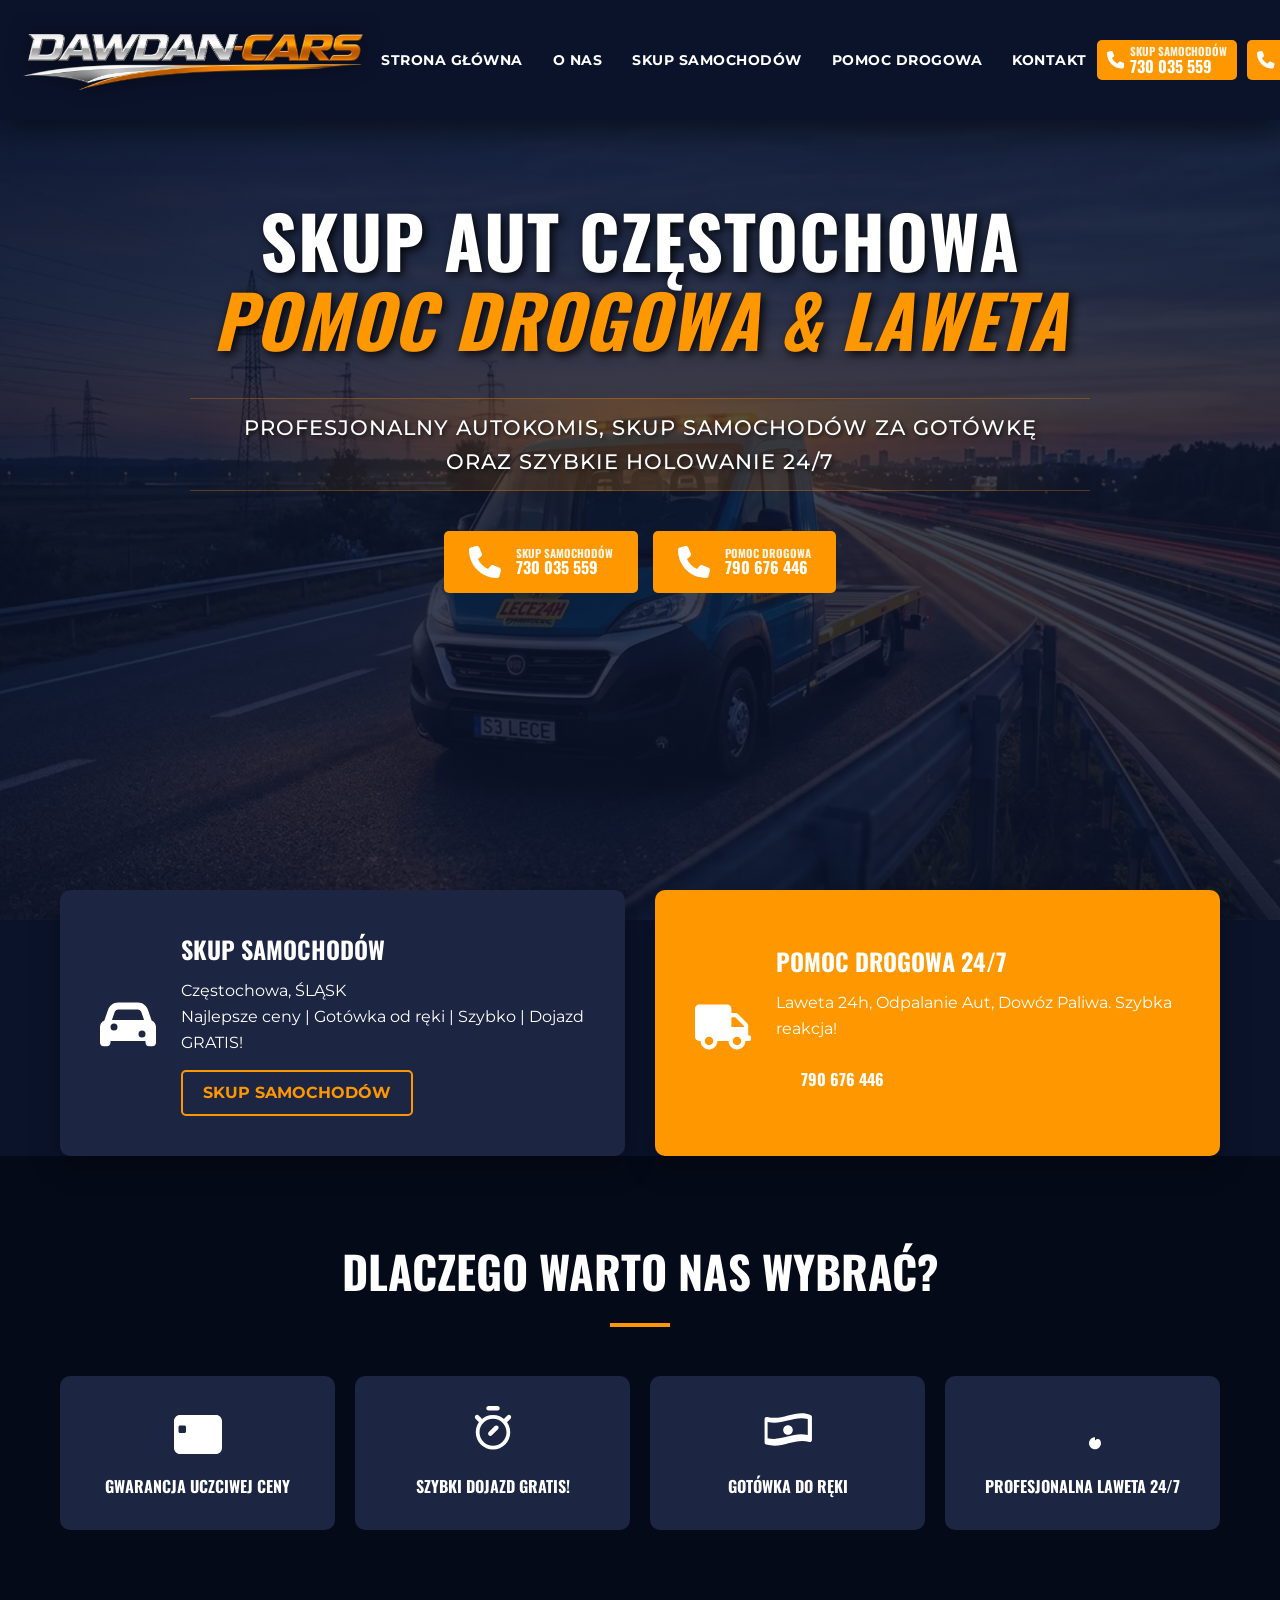
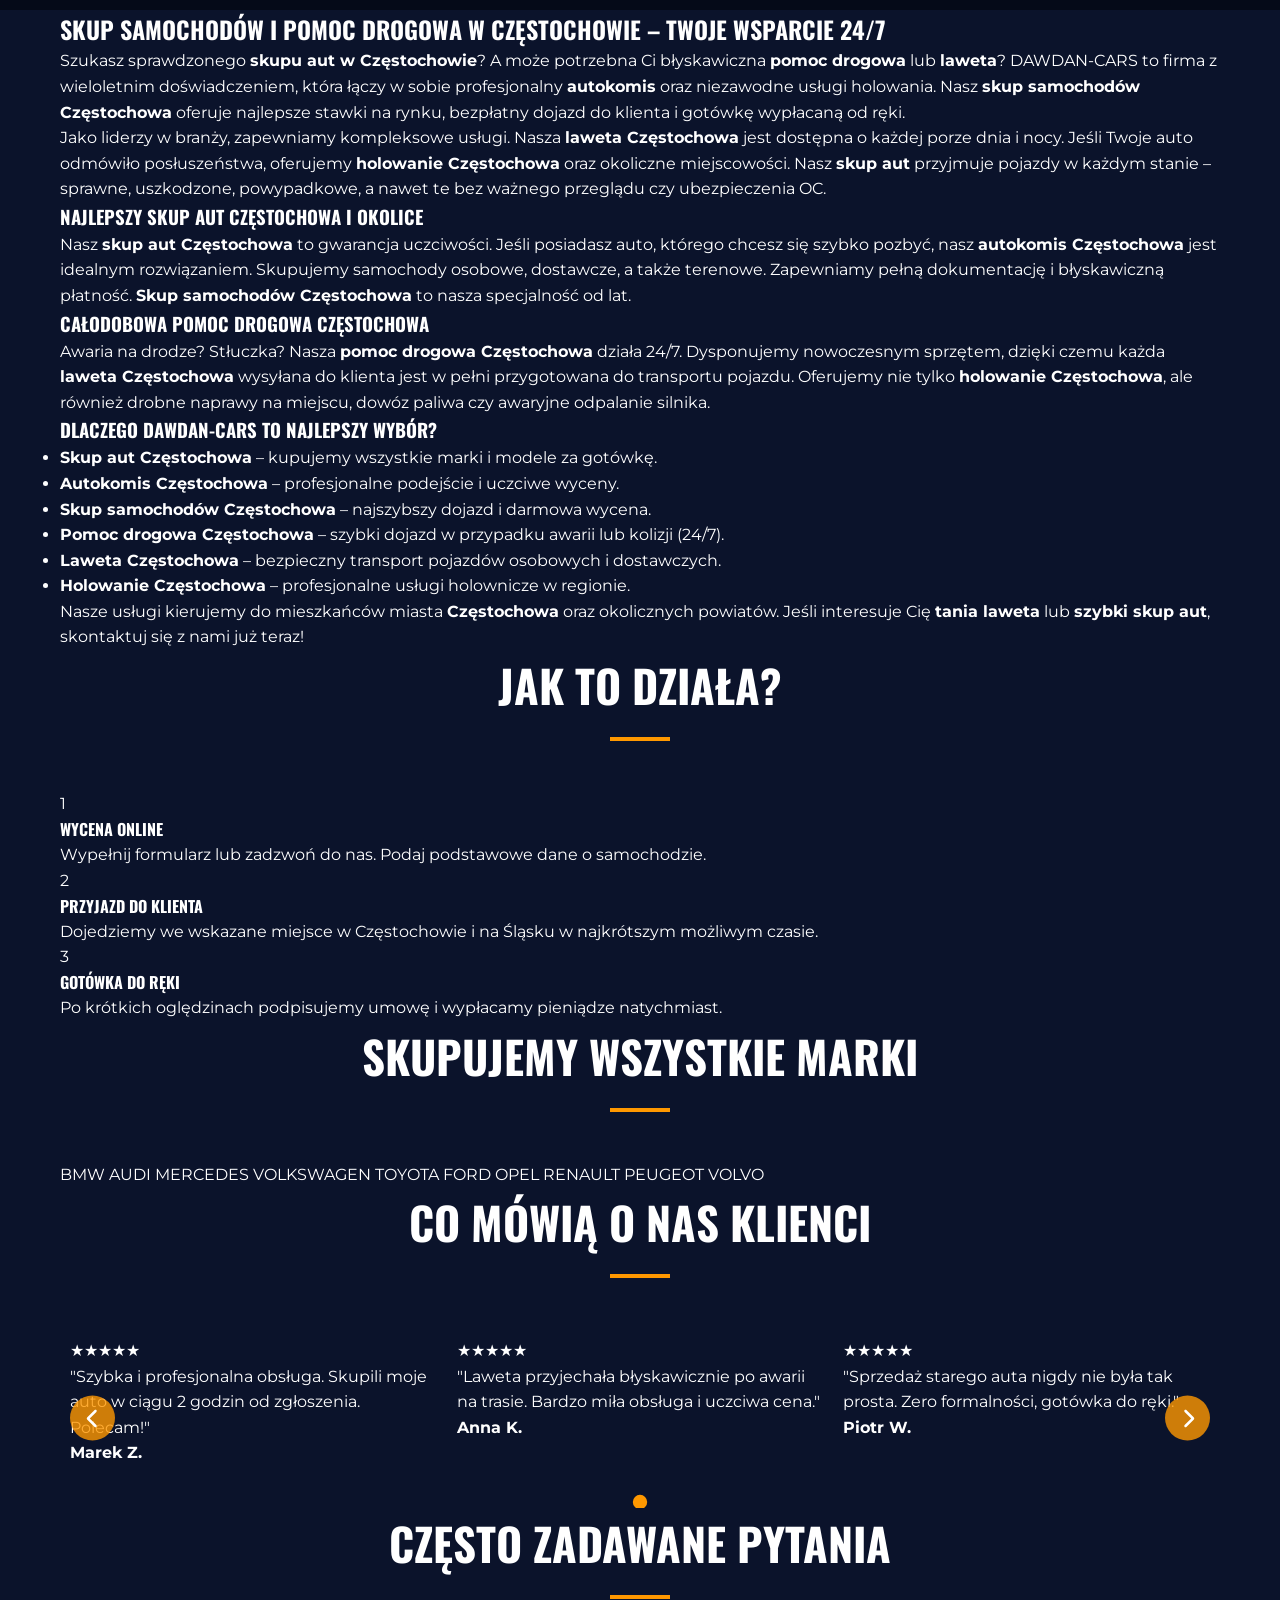
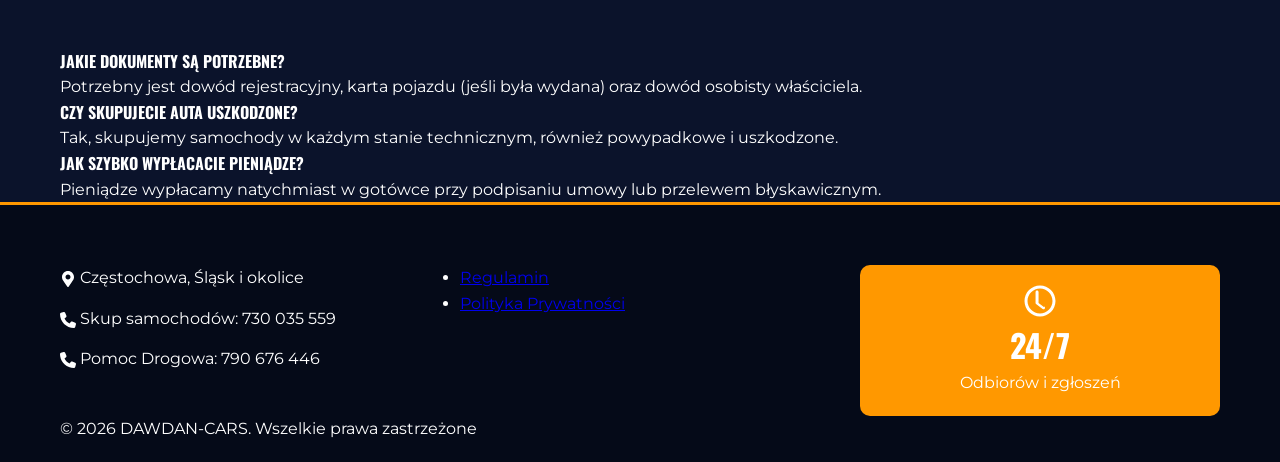
==== commit 39fd11d2: "Refactor slider and animations to native implementations for 100% PageSpeed performance - Replaced S" ====
--- a/index.html
+++ b/index.html
@@ -61,7 +61,7 @@
 
 
     <link rel="stylesheet" href="style.css" media="print" onload="this.media='all'">
-<style type="text/css">:root{--primary-color:#ff9800;--secondary-color:#0b132b;--accent-color:#1c2541;--text-light:#ffffff;--text-dark:#333333;--bg-dark:#0b132b;--bg-light:#f4f4f4;}*{margin:0;padding:0;box-sizing:border-box;}body{font-family:'Montserrat',sans-serif;line-height:1.6;color:var(--text-light);background-color:var(--bg-dark);overflow-x:hidden;}h1,h2,h3,h4{font-family:'Oswald',sans-serif;text-transform:uppercase;}.container{max-width:1200px;margin:0 auto;padding:0 20px;}header{background-color:#0b132b;position:sticky;top:0;z-index:2000;box-shadow:0 10px 30px rgba(0,0,0,0.5);transition:padding 0.3s ease,background 0.3s ease;will-change:padding,background;padding:15px 0;}header.scrolled{padding:5px 0;background:rgba(11,19,43,0.95);}.top-bar .container{display:grid;grid-template-columns:1fr auto 1fr;align-items:center;height:auto;max-width:100%;padding:15px 20px;}.logo{flex:0 1 auto;display:flex;justify-content:flex-start;}.logo img{max-height:60px;width:auto;display:block;transition:transform 0.3s ease;filter:drop-shadow(0 0 10px rgba(0,0,0,0.5));}nav{display:flex;align-items:center;justify-content:center;flex:0 0 auto;}nav ul{display:flex;list-style:none;gap:5px;}nav a{text-decoration:none;color:var(--text-light);font-weight:700;font-size:0.85rem;padding:8px 10px;transition:all 0.3s ease;text-transform:uppercase;letter-spacing:0.5px;white-space:nowrap;}.header-cta{display:flex;flex-direction:row;justify-content:flex-end;align-items:center;gap:10px;}.mobile-only{display:none;}.header-cta .btn-call{display:flex;align-items:center;gap:6px;text-decoration:none;color:#fff;background:#ff9800;padding:6px 10px;transition:background 0.3s;font-family:'Oswald',sans-serif;font-weight:700;border-radius:5px;line-height:1;white-space:nowrap;}.btn-label{display:block;font-size:0.7rem;text-transform:uppercase;opacity:0.9;}.btn-number{display:block;font-size:1rem;}.menu-toggle{display:none;flex-direction:column;justify-content:center;align-items:center;width:45px;height:45px;background:rgba(255,152,0,0.1);border:1px solid var(--primary-color);border-radius:10px;cursor:pointer;padding:0;z-index:2200;}.menu-toggle span{width:26px;height:2px;background:var(--primary-color);border-radius:2px;position:absolute;}.hero{background:linear-gradient(rgba(11,19,43,0.8),rgba(11,19,43,0.8)),url('tlo.webp');background-size:cover;background-position:center;padding:80px 0;min-height:800px;display:flex;align-items:stretch;justify-content:center;}.hero .container{display:flex;flex-direction:column;}.hero-content{display:flex;flex-direction:column;align-items:center;width:100%;height:100%;}.hero-text{width:100%;display:flex;flex-direction:column;align-items:center;min-height:400px;}.hero-text h2{font-size:clamp(1.8rem,8vw,4.5rem);color:var(--text-light);line-height:1.1;width:100%;text-shadow:3px 3px 10px rgba(0,0,0,0.9);text-align:center;margin-bottom:clamp(20px,5vh,40px);white-space:normal;word-wrap:break-word;letter-spacing:1px;min-height:1.1em;}.hero-text h2 .highlight{color:var(--primary-color);font-style:italic;font-weight:900;}.hero-cta-buttons{display:flex;flex-wrap:wrap;justify-content:center;gap:15px;margin-bottom:40px;}.btn-hero-call{display:flex;align-items:center;background:var(--primary-color);color:white;padding:15px 25px;text-decoration:none;font-weight:700;font-family:'Oswald',sans-serif;border-radius:5px;transition:background 0.3s;line-height:1.1;text-align:left;}.btn-hero-call i{font-size:2rem;margin-right:15px;}.btn-hero-call .btn-label{font-size:1rem;}.btn-hero-call .btn-number{font-size:1.8rem;}.page-header{padding:clamp(40px,10vw,80px) 0;text-align:center;color:white;}.page-header h2{font-size:clamp(2rem,8vw,3.5rem);margin-bottom:10px;}.page-header p{font-size:1.2rem;color:var(--primary-color);}@media (max-width:1100px){.menu-toggle{display:flex;order:3;}nav{position:fixed;top:0;left:0;width:100%;height:100vh;background:rgba(11,19,43,0.98);padding:120px 20px 40px;flex-direction:column;transition:all 0.5s cubic-bezier(0.7,0,0.3,1);z-index:2100;display:flex;justify-content:flex-start;align-items:center;transform:translateY(-100%);visibility:hidden;}nav.active{transform:translateY(0);visibility:visible;}.top-bar .container{padding:10px 15px;display:flex;justify-content:space-between;}.desktop-only{display:none;}.mobile-only{display:flex;}nav a{font-size:1.25rem;font-family:'Oswald',sans-serif;display:block;padding:12px 0;letter-spacing:2px;color:white;text-transform:uppercase;position:relative;border-bottom:1px solid rgba(255,255,255,0.05);}nav .header-cta{display:flex;flex-direction:column;gap:15px;margin-top:40px;width:100%;max-width:360px;}nav .header-cta .btn-call{padding:15px 25px;width:100%;justify-content:center;}nav .header-cta .btn-label{font-size:1.1rem;}nav .header-cta .btn-number{font-size:1.8rem;}.header-cta{display:none;}.overlay{position:fixed;top:0;left:0;width:100%;height:100%;background:rgba(0,0,0,0.7);z-index:1000;opacity:0;visibility:hidden;transition:all 0.4s ease;}.overlay.active{opacity:1;visibility:visible;}}@media (max-width:768px){.logo img{max-height:50px;}.hero{padding:40px 0;min-height:600px;}.hero-text h2{font-size:2.4rem;}.hero-cta-buttons{flex-direction:column;align-items:center;}.btn-hero-call{width:100%;max-width:320px;}}/* Custom Slider & AOS (added to critical for better LCP/CLS) */.custom-slider{position:relative;width:100%;overflow:hidden;}.slider-track{display:flex;overflow-x:auto;scroll-snap-type:x mandatory;scroll-behavior:smooth;-webkit-overflow-scrolling:touch;scrollbar-width:none;}.slider-track::-webkit-scrollbar{display:none;}.slider-item{flex:0 0 100%;scroll-snap-align:start;padding:10px;}@media (min-width:768px){.slider-item{flex:0 0 50%;}}@media (min-width:1024px){.slider-item{flex:0 0 33.333%;}}[data-aos-custom]{opacity:0;transition:transform 0.8s ease-out,opacity 0.8s ease-out;will-change:transform,opacity;}[data-aos-custom="fade-up"]{transform:translateY(30px);}[data-aos-custom="fade-right"]{transform:translateX(-30px);}[data-aos-custom="fade-left"]{transform:translateX(30px);}[data-aos-custom="zoom-in"]{transform:scale(0.9);}[data-aos-custom].aos-animate{opacity:1;transform:translate(0,0) scale(1);}</style>
+<style type="text/css">:root{--primary-color:#ff9800;--secondary-color:#0b132b;--accent-color:#1c2541;--text-light:#ffffff;--text-dark:#333333;--bg-dark:#0b132b;--bg-light:#f4f4f4;} *{margin:0;padding:0;box-sizing:border-box;} body{font-family:'Montserrat',sans-serif;line-height:1.6;color:var(--text-light);background-color:var(--bg-dark);overflow-x:hidden;} h1,h2,h3,h4{font-family:'Oswald',sans-serif;text-transform:uppercase;} .container{max-width:1200px;margin:0 auto;padding:0 20px;} header{background-color:#0b132b;position:sticky;top:0;z-index:2000;box-shadow:0 10px 30px rgba(0,0,0,0.5);transition:padding 0.3s ease,background 0.3s ease;will-change:padding,background;padding:15px 0;} header.scrolled{padding:5px 0;background:rgba(11,19,43,0.95);} header.menu-open{box-shadow:none;background:#0b132b;} .top-bar .container{display:grid;grid-template-columns:1fr auto 1fr;align-items:center;height:auto;max-width:100%;padding:15px 20px;} .logo{display:flex;justify-content:flex-start;} .logo img{max-height:60px;width:auto;display:block;transition:transform 0.3s ease;filter:drop-shadow(0 0 10px rgba(0,0,0,0.5));} .logo img:hover{transform:scale(1.05);filter:drop-shadow(0 0 12px rgba(255,152,0,0.3));} nav{display:flex;align-items:center;justify-content:center;} nav ul{display:flex;list-style:none;gap:10px;} nav a{text-decoration:none;color:var(--text-light);font-weight:700;font-size:0.85rem;padding:8px 10px;transition:all 0.3s ease;text-transform:uppercase;letter-spacing:0.5px;white-space:nowrap;} nav a:hover,nav a.active{color:var(--primary-color);} .header-cta{display:flex;flex-direction:row;justify-content:flex-end;align-items:center;gap:10px;} .mobile-only{display:none;} .header-cta .btn-call{display:flex;align-items:center;gap:6px;text-decoration:none;color:#fff;background:#ff9800;padding:6px 10px;transition:background 0.3s;font-family:'Oswald',sans-serif;font-weight:700;border-radius:5px;line-height:1;white-space:nowrap;} .btn-label{display:block;font-size:0.7rem;text-transform:uppercase;opacity:0.9;} .btn-number{display:block;font-size:1rem;} .header-cta .btn-call:hover{background:#e68a00;} .menu-toggle{display:none;flex-direction:column;justify-content:center;align-items:center;width:50px;height:50px;background:rgba(255,152,0,0.1);border:2px solid var(--primary-color);border-radius:12px;cursor:pointer;padding:0;z-index:2200;transition:all 0.3s cubic-bezier(0.4,0,0.2,1);position:relative;} .menu-toggle:hover{background:var(--primary-color);} .menu-toggle span{width:26px;height:2px;background:var(--primary-color);border-radius:2px;transition:all 0.4s cubic-bezier(0.68,-0.6,0.32,1.6);position:absolute;} .menu-toggle span:nth-child(1){transform:translateY(-8px);} .menu-toggle span:nth-child(2){transform:translateY(0);width:18px;right:9px;} .menu-toggle span:nth-child(3){transform:translateY(8px);} .menu-toggle.active span:nth-child(1){transform:translateY(0) rotate(45deg);} .menu-toggle.active span:nth-child(2){opacity:0;transform:translateX(-20px);} .menu-toggle.active span:nth-child(3){transform:translateY(0) rotate(-45deg);} .hero{background:linear-gradient(rgba(11,19,43,0.8),rgba(11,19,43,0.8)),url('tlo.webp');background-size:cover;background-position:center;padding:80px 0;min-height:800px;display:flex;align-items:stretch;justify-content:center;} .hero .container{display:flex;flex-direction:column;} .hero-text h1{font-size:clamp(1.8rem,8vw,4.5rem);color:var(--text-light);line-height:1.1;width:100%;text-shadow:3px 3px 10px rgba(0,0,0,0.9);text-align:center;margin-bottom:clamp(20px,5vh,40px);letter-spacing:1px;} .hero-text h1 .highlight{color:var(--primary-color);font-style:italic;font-weight:900;} .hero-cta-buttons{display:flex;flex-wrap:wrap;justify-content:center;gap:15px;margin-bottom:40px;} .btn-hero-call{display:flex;align-items:center;background:var(--primary-color);color:white;padding:15px 25px;text-decoration:none;font-weight:700;font-family:'Oswald',sans-serif;border-radius:5px;transition:background 0.3s;line-height:1.1;} .btn-hero-call:hover{background:#e68a00;} .hero-subtext{font-size:1.3rem;text-align:center;margin:0 auto 40px;color:#fff;max-width:900px;font-weight:500;letter-spacing:1px;text-transform:uppercase;text-shadow:2px 2px 4px rgba(0,0,0,0.7);background:linear-gradient(90deg,transparent,rgba(255,140,0,0.2),transparent);padding:12px 20px;border-top:1px solid rgba(255,140,0,0.3);border-bottom:1px solid rgba(255,140,0,0.3);} .service-boxes{margin-top:clamp(-30px,-5vw,-50px);position:relative;z-index:10;} .service-boxes .container{display:grid;grid-template-columns:repeat(auto-fit,minmax(280px,1fr));gap:30px;} .box{display:flex;align-items:center;padding:40px;border-radius:10px;gap:25px;box-shadow:0 10px 30px rgba(0,0,0,0.3);} .blue-box{background-color:var(--accent-color);} .orange-box{background-color:var(--primary-color);color:white;} .box-icon{font-size:3.5rem;} .box-content h3{font-size:1.5rem;margin-bottom:10px;} .btn-outline{display:inline-block;margin-top:15px;padding:8px 20px;border:2px solid var(--primary-color);color:var(--primary-color);text-decoration:none;font-weight:700;border-radius:5px;transition:all 0.3s;} .btn-outline:hover{background:var(--primary-color);color:white;} .box-call{margin-top:15px;display:flex;flex-direction:column;} .box-call strong{font-size:1.8rem;font-family:'Oswald',sans-serif;} .benefits{padding:80px 0;background-color:#050a18;} .section-title{text-align:center;font-size:clamp(1.8rem,5vw,2.8rem);margin-bottom:clamp(30px,8vw,50px);position:relative;} .section-title::after{content:'';display:block;width:60px;height:4px;background:var(--primary-color);margin:15px auto;} .benefits-grid{display:grid;grid-template-columns:repeat(auto-fit,minmax(250px,1fr));gap:20px;} .benefit-item{text-align:center;padding:30px;background:var(--accent-color);border-radius:10px;transition:transform 0.3s;} .benefit-item:hover{transform:translateY(-10px);border-bottom:3px solid var(--primary-color);} .benefit-item i{font-size:3rem;color:var(--primary-color);margin-bottom:20px;display:block;} .custom-slider{position:relative;width:100%;overflow:hidden;} .slider-track{display:flex;overflow-x:auto;scroll-snap-type:x mandatory;scroll-behavior:smooth;-webkit-overflow-scrolling:touch;scrollbar-width:none;} .slider-track::-webkit-scrollbar{display:none;} .slider-item{flex:0 0 100%;scroll-snap-align:start;padding:10px;} @media (min-width:768px){.slider-item{flex:0 0 50%;}} @media (min-width:1024px){.slider-item{flex:0 0 33.333%;}} .slider-pagination{display:flex;justify-content:center;gap:8px;margin-top:20px;} .slider-dot{width:12px;height:12px;border-radius:50%;background:rgba(255,255,255,0.3);border:none;cursor:pointer;transition:all 0.3s ease;} .slider-dot.active{background:var(--primary-color);transform:scale(1.2);} .slider-nav{position:absolute;top:50%;transform:translateY(-50%);background:rgba(255,152,0,0.8);color:white;width:45px;height:45px;border:none;border-radius:50%;cursor:pointer;z-index:100;display:flex;align-items:center;justify-content:center;transition:all 0.3s ease;} .slider-nav:hover{background:var(--primary-color);transform:translateY(-50%) scale(1.1);} .slider-prev{left:10px;} .slider-next{right:10px;} @media (max-width:768px){.slider-nav{display:none;}} footer{background:#050a18;padding:60px 0 20px;border-top:3px solid var(--primary-color);} .footer-grid{display:grid;grid-template-columns:repeat(auto-fit,minmax(250px,1fr));gap:40px;} .footer-info p{margin-bottom:15px;} .footer-info i{color:var(--primary-color);margin-right:10px;} .hours-box{background:var(--primary-color);padding:20px;border-radius:10px;text-align:center;} .hours-box span{display:block;font-size:2rem;font-weight:700;font-family:'Oswald',sans-serif;} [data-aos-custom]{opacity:0;transition:transform 0.8s ease-out,opacity 0.8s ease-out;will-change:transform,opacity;} [data-aos-custom="fade-up"]{transform:translateY(30px);} [data-aos-custom="fade-right"]{transform:translateX(-30px);} [data-aos-custom="fade-left"]{transform:translateX(30px);} [data-aos-custom="zoom-in"]{transform:scale(0.9);} [data-aos-custom].aos-animate{opacity:1;transform:translate(0,0) scale(1);} .icon-svg-wrapper{display:inline-flex;align-items:center;justify-content:center;vertical-align:middle;line-height:1;} .icon-svg-wrapper svg{width:1em;height:1em;fill:currentColor;} .box-icon .icon-svg-wrapper{font-size:3.5rem;} .btn-hero-call .icon-svg-wrapper{font-size:2rem;margin-right:15px;} .benefit-item .icon-svg-wrapper{font-size:3rem;margin-bottom:20px;} .header-cta .icon-svg-wrapper{font-size:1.1rem;} .stat-item .icon-svg-wrapper{font-size:2.5rem;color:var(--primary-color);margin-bottom:10px;display:block;} .contact-item .icon-svg-wrapper{font-size:1.5rem;color:var(--primary-color);} .tow-service-item .icon-svg-wrapper{font-size:2rem;color:var(--primary-color);margin-bottom:10px;} @media (max-width:1100px){.menu-toggle{display:flex;order:3;} .desktop-only{display:none;} .mobile-only{display:flex;} nav{position:fixed;top:0;left:0;width:100%;height:100vh;background:rgba(11,19,43,0.98);padding:120px 20px 40px;flex-direction:column;transition:all 0.5s cubic-bezier(0.7,0,0.3,1);z-index:2100;transform:translateY(-100%);visibility:hidden;} nav.active{transform:translateY(0);visibility:visible;} nav ul{flex-direction:column;width:100%;} nav a{font-size:1.25rem;display:block;border-bottom:1px solid rgba(255,255,255,0.05);}} @media (max-width:768px){.hero{min-height:600px;padding:40px 0;} .hero-text h1{font-size:2.4rem;} .hero-cta-buttons{flex-direction:column;align-items:center;} .btn-hero-call{width:100%;max-width:320px;justify-content:center;}} .about-grid,.service-grid,.tow-grid,.contact-grid{display:grid;grid-template-columns:repeat(auto-fit,minmax(320px,1fr));gap:50px;} .stat-item{background:var(--accent-color);padding:30px;border-radius:10px;text-align:center;border-bottom:3px solid var(--primary-color);} .stat-item strong{display:block;font-size:2.5rem;color:var(--primary-color);font-family:'Oswald',sans-serif;}</style>
     <noscript><link rel="stylesheet" href="style.css"></noscript>
     <link rel="preload" as="style" href="style.css">
     <link rel="preconnect" href="https://fonts.googleapis.com">
@@ -102,14 +102,14 @@
                     </ul>
                     <div class="header-cta mobile-only">
                         <a href="tel:+48730035559" class="btn-call">                
-                            <svg xmlns="http://www.w3.org/2000/svg" viewBox="0 0 512 512" width="20" height="20" fill="currentColor"><path d="M164.9 24.6c-7.7-18.6-28-28.5-47.4-23.2l-88 24C12.1 30.2 0 46 0 64C0 311.4 200.6 512 448 512c18 0 33.8-12.1 38.6-29.5l24-88c5.3-19.4-4.6-39.7-23.2-47.4l-96-40c-16.3-6.8-35.2-2.1-46.3 11.6L304.7 368C234.3 334.7 177.3 277.7 144 207.3L193.3 167c13.7-11.2 18.4-30 11.6-46.3l-40-96z"/></svg>
+                            <span class="icon-svg-wrapper"><svg xmlns="http://www.w3.org/2000/svg" viewBox="0 0 512 512"><path d="M164.9 24.6c-7.7-18.6-28-28.5-47.4-23.2l-88 24C12.1 30.2 0 46 0 64C0 311.4 200.6 512 448 512c18 0 33.8-12.1 38.6-29.5l24-88c5.3-19.4-4.6-39.7-23.2-47.4l-96-40c-16.3-6.8-35.2-2.1-46.3 11.6L304.7 368C234.3 334.7 177.3 277.7 144 207.3L193.3 167c13.7-11.2 18.4-30 11.6-46.3l-40-96z"/></svg></span>
                             <span>
                                 <span class="btn-label">SKUP SAMOCHODÓW</span>
                                 <span class="btn-number">730 035 559</span>
                             </span>
                         </a>
                         <a href="tel:+48790676446" class="btn-call">
-                            <svg xmlns="http://www.w3.org/2000/svg" viewBox="0 0 512 512" width="20" height="20" fill="currentColor"><path d="M164.9 24.6c-7.7-18.6-28-28.5-47.4-23.2l-88 24C12.1 30.2 0 46 0 64C0 311.4 200.6 512 448 512c18 0 33.8-12.1 38.6-29.5l24-88c5.3-19.4-4.6-39.7-23.2-47.4l-96-40c-16.3-6.8-35.2-2.1-46.3 11.6L304.7 368C234.3 334.7 177.3 277.7 144 207.3L193.3 167c13.7-11.2 18.4-30 11.6-46.3l-40-96z"/></svg>
+                            <span class="icon-svg-wrapper"><svg xmlns="http://www.w3.org/2000/svg" viewBox="0 0 512 512"><path d="M164.9 24.6c-7.7-18.6-28-28.5-47.4-23.2l-88 24C12.1 30.2 0 46 0 64C0 311.4 200.6 512 448 512c18 0 33.8-12.1 38.6-29.5l24-88c5.3-19.4-4.6-39.7-23.2-47.4l-96-40c-16.3-6.8-35.2-2.1-46.3 11.6L304.7 368C234.3 334.7 177.3 277.7 144 207.3L193.3 167c13.7-11.2 18.4-30 11.6-46.3l-40-96z"/></svg></span>
                             <span>
                                 <span class="btn-label">POMOC DROGOWA</span>
                                 <span class="btn-number">790 676 446</span>
@@ -119,14 +119,14 @@
                 </nav>
                 <div class="header-cta desktop-only">
                     <a href="tel:+48730035559" class="btn-call">
-                        <svg xmlns="http://www.w3.org/2000/svg" viewBox="0 0 512 512" width="20" height="20" fill="currentColor"><path d="M164.9 24.6c-7.7-18.6-28-28.5-47.4-23.2l-88 24C12.1 30.2 0 46 0 64C0 311.4 200.6 512 448 512c18 0 33.8-12.1 38.6-29.5l24-88c5.3-19.4-4.6-39.7-23.2-47.4l-96-40c-16.3-6.8-35.2-2.1-46.3 11.6L304.7 368C234.3 334.7 177.3 277.7 144 207.3L193.3 167c13.7-11.2 18.4-30 11.6-46.3l-40-96z"/></svg>
+                        <span class="icon-svg-wrapper"><svg xmlns="http://www.w3.org/2000/svg" viewBox="0 0 512 512"><path d="M164.9 24.6c-7.7-18.6-28-28.5-47.4-23.2l-88 24C12.1 30.2 0 46 0 64C0 311.4 200.6 512 448 512c18 0 33.8-12.1 38.6-29.5l24-88c5.3-19.4-4.6-39.7-23.2-47.4l-96-40c-16.3-6.8-35.2-2.1-46.3 11.6L304.7 368C234.3 334.7 177.3 277.7 144 207.3L193.3 167c13.7-11.2 18.4-30 11.6-46.3l-40-96z"/></svg></span>
                         <span>
                             <span class="btn-label">SKUP SAMOCHODÓW</span>
                             <span class="btn-number">730 035 559</span>
                         </span>
                     </a>
                     <a href="tel:+48790676446" class="btn-call">
-                        <svg xmlns="http://www.w3.org/2000/svg" viewBox="0 0 512 512" width="20" height="20" fill="currentColor"><path d="M164.9 24.6c-7.7-18.6-28-28.5-47.4-23.2l-88 24C12.1 30.2 0 46 0 64C0 311.4 200.6 512 448 512c18 0 33.8-12.1 38.6-29.5l24-88c5.3-19.4-4.6-39.7-23.2-47.4l-96-40c-16.3-6.8-35.2-2.1-46.3 11.6L304.7 368C234.3 334.7 177.3 277.7 144 207.3L193.3 167c13.7-11.2 18.4-30 11.6-46.3l-40-96z"/></svg>
+                        <span class="icon-svg-wrapper"><svg xmlns="http://www.w3.org/2000/svg" viewBox="0 0 512 512"><path d="M164.9 24.6c-7.7-18.6-28-28.5-47.4-23.2l-88 24C12.1 30.2 0 46 0 64C0 311.4 200.6 512 448 512c18 0 33.8-12.1 38.6-29.5l24-88c5.3-19.4-4.6-39.7-23.2-47.4l-96-40c-16.3-6.8-35.2-2.1-46.3 11.6L304.7 368C234.3 334.7 177.3 277.7 144 207.3L193.3 167c13.7-11.2 18.4-30 11.6-46.3l-40-96z"/></svg></span>
                         <span>
                             <span class="btn-label">POMOC DROGOWA</span>
                             <span class="btn-number">790 676 446</span>
@@ -151,14 +151,14 @@
                     <p class="hero-subtext">Profesjonalny autokomis, skup samochodów za gotówkę oraz szybkie holowanie 24/7</p>
                     <div class="hero-cta-buttons">
                         <a href="tel:+48730035559" class="btn-hero-call">
-                            <svg xmlns="http://www.w3.org/2000/svg" viewBox="0 0 512 512" width="20" height="20" fill="currentColor"><path d="M164.9 24.6c-7.7-18.6-28-28.5-47.4-23.2l-88 24C12.1 30.2 0 46 0 64C0 311.4 200.6 512 448 512c18 0 33.8-12.1 38.6-29.5l24-88c5.3-19.4-4.6-39.7-23.2-47.4l-96-40c-16.3-6.8-35.2-2.1-46.3 11.6L304.7 368C234.3 334.7 177.3 277.7 144 207.3L193.3 167c13.7-11.2 18.4-30 11.6-46.3l-40-96z"/></svg>
+                            <span class="icon-svg-wrapper"><svg xmlns="http://www.w3.org/2000/svg" viewBox="0 0 512 512"><path d="M164.9 24.6c-7.7-18.6-28-28.5-47.4-23.2l-88 24C12.1 30.2 0 46 0 64C0 311.4 200.6 512 448 512c18 0 33.8-12.1 38.6-29.5l24-88c5.3-19.4-4.6-39.7-23.2-47.4l-96-40c-16.3-6.8-35.2-2.1-46.3 11.6L304.7 368C234.3 334.7 177.3 277.7 144 207.3L193.3 167c13.7-11.2 18.4-30 11.6-46.3l-40-96z"/></svg></span>
                             <span>
                                 <span class="btn-label">SKUP SAMOCHODÓW</span>
                                 <span class="btn-number">730 035 559</span>
                             </span>
                         </a>
                         <a href="tel:+48790676446" class="btn-hero-call">
-                            <svg xmlns="http://www.w3.org/2000/svg" viewBox="0 0 512 512" width="20" height="20" fill="currentColor"><path d="M164.9 24.6c-7.7-18.6-28-28.5-47.4-23.2l-88 24C12.1 30.2 0 46 0 64C0 311.4 200.6 512 448 512c18 0 33.8-12.1 38.6-29.5l24-88c5.3-19.4-4.6-39.7-23.2-47.4l-96-40c-16.3-6.8-35.2-2.1-46.3 11.6L304.7 368C234.3 334.7 177.3 277.7 144 207.3L193.3 167c13.7-11.2 18.4-30 11.6-46.3l-40-96z"/></svg>
+                            <span class="icon-svg-wrapper"><svg xmlns="http://www.w3.org/2000/svg" viewBox="0 0 512 512"><path d="M164.9 24.6c-7.7-18.6-28-28.5-47.4-23.2l-88 24C12.1 30.2 0 46 0 64C0 311.4 200.6 512 448 512c18 0 33.8-12.1 38.6-29.5l24-88c5.3-19.4-4.6-39.7-23.2-47.4l-96-40c-16.3-6.8-35.2-2.1-46.3 11.6L304.7 368C234.3 334.7 177.3 277.7 144 207.3L193.3 167c13.7-11.2 18.4-30 11.6-46.3l-40-96z"/></svg></span>
                             <span>
                                 <span class="btn-label">POMOC DROGOWA</span>
                                 <span class="btn-number">790 676 446</span>
@@ -173,7 +173,7 @@
     <section class="service-boxes">
         <div class="container">
             <div class="box blue-box" data-aos-custom="fade-right">
-                <div class="box-icon"><svg xmlns="http://www.w3.org/2000/svg" viewBox="0 0 512 512" width="20" height="20" fill="currentColor"><path d="M135.2 117.4L109.1 192H402.9l-26.1-74.6C372.3 104.6 360.2 96 346.6 96H165.4c-13.6 0-25.7 8.6-30.2 21.4zM39.6 196.8L74.8 96.3C88.3 57.8 124.6 32 165.4 32H346.6c40.8 0 77.1 25.8 90.6 64.3l35.2 100.5c23.2 9.6 39.6 32.5 39.6 59.2V400c0 17.7-14.3 32-32 32H448c-17.7 0-32-14.3-32-32V384H96v16c0 17.7-14.3 32-32 32H32c-17.7 0-32-14.3-32-32V256c0-26.7 16.4-49.6 39.6-59.2zM128 288a32 32 0 1 0 0-64 32 32 0 1 0 0 64zm288 32a32 32 0 1 0 -64 0 32 32 0 1 0 64 0z"/></svg></div>
+                <div class="box-icon"><span class="icon-svg-wrapper"><svg xmlns="http://www.w3.org/2000/svg" viewBox="0 0 512 512"><path d="M135.2 117.4L109.1 192H402.9l-26.1-74.6C372.3 104.6 360.2 96 346.6 96H165.4c-13.6 0-25.7 8.6-30.2 21.4zM39.6 196.8L74.8 96.3C88.3 57.8 124.6 32 165.4 32H346.6c40.8 0 77.1 25.8 90.6 64.3l35.2 100.5c23.2 9.6 39.6 32.5 39.6 59.2V400c0 17.7-14.3 32-32 32H448c-17.7 0-32-14.3-32-32V384H96v16c0 17.7-14.3 32-32 32H32c-17.7 0-32-14.3-32-32V256c0-26.7 16.4-49.6 39.6-59.2zM128 288a32 32 0 1 0 0-64 32 32 0 1 0 0 64zm288 32a32 32 0 1 0 -64 0 32 32 0 1 0 64 0z"/></svg></span></div>
                 <div class="box-content">
                     <h3>SKUP SAMOCHODÓW</h3>
                     <p>Częstochowa, ŚLĄSK<br>Najlepsze ceny | Gotówka od ręki | Szybko | Dojazd GRATIS!</p>
@@ -181,7 +181,7 @@
                 </div>
             </div>
             <div class="box orange-box" data-aos-custom="fade-left">
-                <div class="box-icon"><svg xmlns="http://www.w3.org/2000/svg" viewBox="0 0 640 512" width="20" height="20" fill="currentColor"><path d="M624 352h-16V243.9c0-12.7-5.1-24.9-14.1-33.9L494 110.1c-9-9-21.2-14.1-33.9-14.1H416V48c0-26.5-21.5-48-48-48H48C21.5 0 0 21.5 0 48v320c0 26.5 21.5 48 48 48h16c0 53 43 96 96 96s96-43 96-96h128c0 53 43 96 96 96s96-43 96-96h48c8.8 0 16-7.2 16-16v-32c0-8.8-7.2-16-16-16zM160 464c-26.5 0-48-21.5-48-48s21.5-48 48-48 48 21.5 48 48-21.5 48-48 48zm320 0c-26.5 0-48-21.5-48-48s21.5-48 48-48 48 21.5 48 48-21.5 48-48 48zm80-208H416V144h44.1l99.9 99.9V256z"/></svg></div>
+                <div class="box-icon"><span class="icon-svg-wrapper"><svg xmlns="http://www.w3.org/2000/svg" viewBox="0 0 640 512"><path d="M624 352h-16V243.9c0-12.7-5.1-24.9-14.1-33.9L494 110.1c-9-9-21.2-14.1-33.9-14.1H416V48c0-26.5-21.5-48-48-48H48C21.5 0 0 21.5 0 48v320c0 26.5 21.5 48 48 48h16c0 53 43 96 96 96s96-43 96-96h128c0 53 43 96 96 96s96-43 96-96h48c8.8 0 16-7.2 16-16v-32c0-8.8-7.2-16-16-16zM160 464c-26.5 0-48-21.5-48-48s21.5-48 48-48 48 21.5 48 48-21.5 48-48 48zm320 0c-26.5 0-48-21.5-48-48s21.5-48 48-48 48 21.5 48 48-21.5 48-48 48zm80-208H416V144h44.1l99.9 99.9V256z"/></svg></span></div>
                 <div class="box-content">
                     <h3>POMOC DROGOWA 24/7</h3>
                     <p>Laweta 24h, Odpalanie Aut, Dowóz Paliwa. Szybka reakcja!</p>
@@ -200,19 +200,19 @@
             <h2 class="section-title" data-aos-custom="fade-up">DLACZEGO WARTO NAS WYBRAĆ?</h2>
             <div class="benefits-grid">
                 <div class="benefit-item" data-aos-custom="zoom-in" data-aos-delay="100">
-                    <svg xmlns="http://www.w3.org/2000/svg" viewBox="0 0 512 512" width="20" height="20" fill="currentColor"><path d="M223.7 239l13.6-43.9c4.6-14.8 18.3-25.1 33.7-25.1s29.1 10.3 33.7 25.1l13.6 43.9 46.2 0c15.6 0 28.5 10.8 31.6 25.4s-5.1 29.5-17.7 38.6L340.5 332l14.3 43.9c4.8 14.8-1 30.8-13.6 39.9s-29.5 7.6-39.9-1.9L264 384l-37.3 29.9c-10.3 9.5-27.3 11-39.9 1.9s-18.4-25.1-13.6-39.9l14.3-43.9L150 303c-12.6-9.1-20.8-24-17.7-38.6s16-25.4 31.6-25.4l46.2 0zM0 160c0-35.3 28.7-64 64-64H448c35.3 0 64 28.7 64 64V448c0 35.3-28.7 64-64 64H64c-35.3 0-64-28.7-64-64V160zm64 48c-8.8 0-16 7.2-16 16v48c0 8.8 7.2 16 16 16h48c8.8 0 16-7.2 16-16V224c0-8.8-7.2-16-16-16H64z"/></svg>
+                    <span class="icon-svg-wrapper"><svg xmlns="http://www.w3.org/2000/svg" viewBox="0 0 512 512"><path d="M223.7 239l13.6-43.9c4.6-14.8 18.3-25.1 33.7-25.1s29.1 10.3 33.7 25.1l13.6 43.9 46.2 0c15.6 0 28.5 10.8 31.6 25.4s-5.1 29.5-17.7 38.6L340.5 332l14.3 43.9c4.8 14.8-1 30.8-13.6 39.9s-29.5 7.6-39.9-1.9L264 384l-37.3 29.9c-10.3 9.5-27.3 11-39.9 1.9s-18.4-25.1-13.6-39.9l14.3-43.9L150 303c-12.6-9.1-20.8-24-17.7-38.6s16-25.4 31.6-25.4l46.2 0zM0 160c0-35.3 28.7-64 64-64H448c35.3 0 64 28.7 64 64V448c0 35.3-28.7 64-64 64H64c-35.3 0-64-28.7-64-64V160zm64 48c-8.8 0-16 7.2-16 16v48c0 8.8 7.2 16 16 16h48c8.8 0 16-7.2 16-16V224c0-8.8-7.2-16-16-16H64z"/></svg></span>
                     <h4>GWARANCJA UCZCIWEJ CENY</h4>
                 </div>
                 <div class="benefit-item" data-aos-custom="zoom-in" data-aos-delay="200">
-                    <svg xmlns="http://www.w3.org/2000/svg" viewBox="0 0 448 512" width="20" height="20" fill="currentColor"><path d="M176 0c-13.3 0-24 10.7-24 24s10.7 24 24 24h96c13.3 0 24-10.7 24-24s-10.7-24-24-24H176zM71.2 101.4c-9.4-9.4-24.6-9.4-33.9 0s-9.4 24.6 0 33.9l32 32c9.4 9.4 24.6 9.4 33.9 0s9.4-24.6 0-33.9l-32-32zm305.6 0l-32 32c-9.4 9.4-9.4 24.6 0 33.9s24.6 9.4 33.9 0l32-32c9.4-9.4 9.4-24.6 0-33.9s-24.6-9.4-33.9 0zM224 96c-101.6 0-184 82.4-184 184s82.4 184 184 184 184-82.4 184-184S325.6 96 224 96zm0 328c-79.5 0-144-64.5-144-144s64.5-144 144-144 144 64.5 144 144-64.5 144-144 144zm52.7-210.1c9.4 9.4 9.4 24.6 0 33.9l-64 64c-9.4 9.4-24.6 9.4-33.9 0s-9.4-24.6 0-33.9l64-64c9.4-9.4 24.6-9.4 33.9 0z"/></svg>
+                    <span class="icon-svg-wrapper"><svg xmlns="http://www.w3.org/2000/svg" viewBox="0 0 448 512"><path d="M176 0c-13.3 0-24 10.7-24 24s10.7 24 24 24h96c13.3 0 24-10.7 24-24s-10.7-24-24-24H176zM71.2 101.4c-9.4-9.4-24.6-9.4-33.9 0s-9.4 24.6 0 33.9l32 32c9.4 9.4 24.6 9.4 33.9 0s9.4-24.6 0-33.9l-32-32zm305.6 0l-32 32c-9.4 9.4-9.4 24.6 0 33.9s24.6 9.4 33.9 0l32-32c9.4-9.4 9.4-24.6 0-33.9s-24.6-9.4-33.9 0zM224 96c-101.6 0-184 82.4-184 184s82.4 184 184 184 184-82.4 184-184S325.6 96 224 96zm0 328c-79.5 0-144-64.5-144-144s64.5-144 144-144 144 64.5 144 144-64.5 144-144 144zm52.7-210.1c9.4 9.4 9.4 24.6 0 33.9l-64 64c-9.4 9.4-24.6 9.4-33.9 0s-9.4-24.6 0-33.9l64-64c9.4-9.4 24.6-9.4 33.9 0z"/></svg></span>
                     <h4>SZYBKI DOJAZD GRATIS!</h4>
                 </div>
                 <div class="benefit-item" data-aos-custom="zoom-in" data-aos-delay="300">
-                    <svg xmlns="http://www.w3.org/2000/svg" viewBox="0 0 640 512" width="20" height="20" fill="currentColor"><path d="M621.16 54.46C582.37 38.19 543.55 32 504.75 32c-123.17-.01-246.33 62.27-369.5 62.27-30.8 0-61.6-3.92-92.4-11.73-2.32-.58-4.74-.88-7.18-.88-15.44 0-28 12.56-28 28V424c0 12.53 8.31 23.51 20.48 26.84 37.68 10.32 75.34 15.16 113.02 15.16 123.17 0 246.33-62.26 369.5-62.26 31.06 0 62.1 3.92 93.15 11.75 2.37.6 4.81.89 7.26.89 15.44 0 28-12.56 28-28V81.3c0-12.53-8.31-23.51-20.48-26.84zM48 150.12c30.27 5.7 60.55 8.9 90.82 8.9 119.56 0 239.11-60.45 358.67-60.45 28.73 0 57.47 3.04 86.19 9.12V323.2c-30.27-5.7-60.55-8.9-90.82-8.9-119.56 0-239.11 60.45-358.67 60.45-28.73 0-57.47-3.04-86.19-9.12V150.12zM256 256c0 35.35 28.65 64 64 64s64-28.65 64-64-28.65-64-64-64-64 28.65-64 64z"/></svg>
+                    <span class="icon-svg-wrapper"><svg xmlns="http://www.w3.org/2000/svg" viewBox="0 0 640 512"><path d="M621.16 54.46C582.37 38.19 543.55 32 504.75 32c-123.17-.01-246.33 62.27-369.5 62.27-30.8 0-61.6-3.92-92.4-11.73-2.32-.58-4.74-.88-7.18-.88-15.44 0-28 12.56-28 28V424c0 12.53 8.31 23.51 20.48 26.84 37.68 10.32 75.34 15.16 113.02 15.16 123.17 0 246.33-62.26 369.5-62.26 31.06 0 62.1 3.92 93.15 11.75 2.37.6 4.81.89 7.26.89 15.44 0 28-12.56 28-28V81.3c0-12.53-8.31-23.51-20.48-26.84zM48 150.12c30.27 5.7 60.55 8.9 90.82 8.9 119.56 0 239.11-60.45 358.67-60.45 28.73 0 57.47 3.04 86.19 9.12V323.2c-30.27-5.7-60.55-8.9-90.82-8.9-119.56 0-239.11 60.45-358.67 60.45-28.73 0-57.47-3.04-86.19-9.12V150.12zM256 256c0 35.35 28.65 64 64 64s64-28.65 64-64-28.65-64-64-64-64 28.65-64 64z"/></svg></span>
                     <h4>GOTÓWKA DO RĘKI</h4>
                 </div>
                 <div class="benefit-item" data-aos-custom="zoom-in" data-aos-delay="400">
-                    <svg xmlns="http://www.w3.org/2000/svg" viewBox="0 0 640 512" width="20" height="20" fill="currentColor"><path d="M480 352c-44.2 0-80 35.8-80 80s35.8 80 80 80 80-35.8 80-80-35.8-80-80-35.8-80-80zM160 352c-44.2 0-80 35.8-80 80s35.8 80 80 80 80-35.8 80-80-35.8-80-80-80zM576 192h-40l-80-80H320V32h-64v80H96c-17.7 0-32 14.3-32 32v160c0 17.7 14.3 32 32 32h448c17.7 0 32-14.3 32-32V224c0-17.7-14.3-32-32-32z"/></svg>
+                    <span class="icon-svg-wrapper"><svg xmlns="http://www.w3.org/2000/svg" viewBox="0 0 640 512"><path d="M480 352c-44.2 0-80 35.8-80 80s35.8 80 80 80 80-35.8 80-80-35.8-80-80-35.8-80-80zM160 352c-44.2 0-80 35.8-80 80s35.8 80 80 80 80-35.8 80-80-35.8-80-80-35.8-80-80zM576 192h-40l-80-80H320V32h-64v80H96c-17.7 0-32 14.3-32 32v160c0 17.7 14.3 32 32 32h448c17.7 0 32-14.3 32-32V224c0-17.7-14.3-32-32-32z"/></svg></span>
                     <h4>PROFESJONALNA LAWETA 24/7</h4>
                 </div>
             </div>
@@ -225,7 +225,7 @@
                 <h2>Skup samochodów i pomoc drogowa w Częstochowie – Twoje wsparcie 24/7</h2>
                 <p>Szukasz sprawdzonego <strong>skupu aut w Częstochowie</strong>? A może potrzebna Ci błyskawiczna <strong>pomoc drogowa</strong> lub <strong>laweta</strong>? DAWDAN-CARS to firma z wieloletnim doświadczeniem, która łączy w sobie profesjonalny <strong>autokomis</strong> oraz niezawodne usługi holowania. Nasz <strong>skup samochodów Częstochowa</strong> oferuje najlepsze stawki na rynku, bezpłatny dojazd do klienta i gotówkę wypłacaną od ręki.</p>
 
-                <p>Jako liderzy w branży, zapewniamy kompleksowe usługi. Nasza <strong>laweta Częstochowa</strong> jest dostępna o każdej porze dnia i nocy. Jeśli Twoje auto odmówiło posłuszeństwa, oferujemy <strong>holowanie Częstochowa</strong> oraz okoliczne miejscowości. Nasz <strong>skup aut</strong> przyjmuje pojazdy w każdym stanie – sprawne, uszkodzone, powypadkowe, a even te bez ważnego przeglądu czy ubezpieczenia OC.</p>
+                <p>Jako liderzy w branży, zapewniamy kompleksowe usługi. Nasza <strong>laweta Częstochowa</strong> jest dostępna o każdej porze dnia i nocy. Jeśli Twoje auto odmówiło posłuszeństwa, oferujemy <strong>holowanie Częstochowa</strong> oraz okoliczne miejscowości. Nasz <strong>skup aut</strong> przyjmuje pojazdy w każdym stanie – sprawne, uszkodzone, powypadkowe, a nawet te bez ważnego przeglądu czy ubezpieczenia OC.</p>
 
                 <h3>Najlepszy Skup Aut Częstochowa i okolice</h3>
                 <p>Nasz <strong>skup aut Częstochowa</strong> to gwarancja uczciwości. Jeśli posiadasz auto, którego chcesz się szybko pozbyć, nasz <strong>autokomis Częstochowa</strong> jest idealnym rozwiązaniem. Skupujemy samochody osobowe, dostawcze, a także terenowe. Zapewniamy pełną dokumentację i błyskawiczną płatność. <strong>Skup samochodów Częstochowa</strong> to nasza specjalność od lat.</p>
@@ -322,8 +322,8 @@
                     </div>
                 </div>
                 <div class="slider-pagination"></div>
-                <button class="slider-nav slider-next" aria-label="Next slide"><svg xmlns="http://www.w3.org/2000/svg" viewBox="0 0 320 512" width="20" height="20" fill="currentColor"><path d="M310.6 233.4c12.5 12.5 12.5 32.8 0 45.3l-192 192c-12.5 12.5-32.8 12.5-45.3 0s-12.5-32.8 0-45.3L242.7 256 73.4 86.6c-12.5-12.5-12.5-32.8 0-45.3s32.8-12.5 45.3 0l192 192z"/></svg></button>
-                <button class="slider-nav slider-prev" aria-label="Previous slide"><svg xmlns="http://www.w3.org/2000/svg" viewBox="0 0 320 512" width="20" height="20" fill="currentColor"><path d="M9.4 233.4c-12.5 12.5-12.5 32.8 0 45.3l192 192c12.5 12.5 32.8 12.5 45.3 0s12.5-32.8 0-45.3L77.3 256l169.4-169.4c12.5-12.5 12.5-32.8 0-45.3s-32.8-12.5-45.3 0l-192 192z"/></svg></button>
+                <button class="slider-nav slider-next" aria-label="Next slide"><span class="icon-svg-wrapper"><svg xmlns="http://www.w3.org/2000/svg" viewBox="0 0 320 512"><path d="M310.6 233.4c12.5 12.5 12.5 32.8 0 45.3l-192 192c-12.5 12.5-32.8 12.5-45.3 0s-12.5-32.8 0-45.3L242.7 256 73.4 86.6c-12.5-12.5-12.5-32.8 0-45.3s32.8-12.5 45.3 0l192 192z"/></svg></span></button>
+                <button class="slider-nav slider-prev" aria-label="Previous slide"><span class="icon-svg-wrapper"><svg xmlns="http://www.w3.org/2000/svg" viewBox="0 0 320 512"><path d="M9.4 233.4c-12.5 12.5-12.5 32.8 0 45.3l192 192c12.5 12.5 32.8 12.5 45.3 0s12.5-32.8 0-45.3L77.3 256l169.4-169.4c12.5-12.5 12.5-32.8 0-45.3s-32.8-12.5-45.3 0l-192 192z"/></svg></span></button>
             </div>
         </div>
     </section>
@@ -388,9 +388,9 @@
         <div class="container">
             <div class="footer-grid">
                 <div class="footer-info">
-                    <p><svg xmlns="http://www.w3.org/2000/svg" viewBox="0 0 384 512" width="20" height="20" fill="currentColor"><path d="M172.268 501.67C26.97 291.031 0 269.413 0 192 0 85.961 85.961 0 192 0s192 85.961 192 192c0 77.413-26.97 99.031-172.268 309.67-9.535 13.774-29.93 13.773-39.464 0zM192 272c44.183 0 80-35.817 80-80s-35.817-80-80-80-80 35.817-80 80 35.817 80 80 80z"/></svg> Częstochowa, Śląsk i okolice</p>
-                    <p><svg xmlns="http://www.w3.org/2000/svg" viewBox="0 0 512 512" width="20" height="20" fill="currentColor"><path d="M164.9 24.6c-7.7-18.6-28-28.5-47.4-23.2l-88 24C12.1 30.2 0 46 0 64C0 311.4 200.6 512 448 512c18 0 33.8-12.1 38.6-29.5l24-88c5.3-19.4-4.6-39.7-23.2-47.4l-96-40c-16.3-6.8-35.2-2.1-46.3 11.6L304.7 368C234.3 334.7 177.3 277.7 144 207.3L193.3 167c13.7-11.2 18.4-30 11.6-46.3l-40-96z"/></svg> Skup samochodów: 730 035 559</p>
-                    <p><svg xmlns="http://www.w3.org/2000/svg" viewBox="0 0 512 512" width="20" height="20" fill="currentColor"><path d="M164.9 24.6c-7.7-18.6-28-28.5-47.4-23.2l-88 24C12.1 30.2 0 46 0 64C0 311.4 200.6 512 448 512c18 0 33.8-12.1 38.6-29.5l24-88c5.3-19.4-4.6-39.7-23.2-47.4l-96-40c-16.3-6.8-35.2-2.1-46.3 11.6L304.7 368C234.3 334.7 177.3 277.7 144 207.3L193.3 167c13.7-11.2 18.4-30 11.6-46.3l-40-96z"/></svg> Pomoc Drogowa: 790 676 446</p>
+                    <p><span class="icon-svg-wrapper"><svg xmlns="http://www.w3.org/2000/svg" viewBox="0 0 384 512"><path d="M172.268 501.67C26.97 291.031 0 269.413 0 192 0 85.961 85.961 0 192 0s192 85.961 192 192c0 77.413-26.97 99.031-172.268 309.67-9.535 13.774-29.93 13.773-39.464 0zM192 272c44.183 0 80-35.817 80-80s-35.817-80-80-80-80 35.817-80 80 35.817 80 80 80z"/></svg></span> Częstochowa, Śląsk i okolice</p>
+                    <p><span class="icon-svg-wrapper"><svg xmlns="http://www.w3.org/2000/svg" viewBox="0 0 512 512"><path d="M164.9 24.6c-7.7-18.6-28-28.5-47.4-23.2l-88 24C12.1 30.2 0 46 0 64C0 311.4 200.6 512 448 512c18 0 33.8-12.1 38.6-29.5l24-88c5.3-19.4-4.6-39.7-23.2-47.4l-96-40c-16.3-6.8-35.2-2.1-46.3 11.6L304.7 368C234.3 334.7 177.3 277.7 144 207.3L193.3 167c13.7-11.2 18.4-30 11.6-46.3l-40-96z"/></svg></span> Skup samochodów: 730 035 559</p>
+                    <p><span class="icon-svg-wrapper"><svg xmlns="http://www.w3.org/2000/svg" viewBox="0 0 512 512"><path d="M164.9 24.6c-7.7-18.6-28-28.5-47.4-23.2l-88 24C12.1 30.2 0 46 0 64C0 311.4 200.6 512 448 512c18 0 33.8-12.1 38.6-29.5l24-88c5.3-19.4-4.6-39.7-23.2-47.4l-96-40c-16.3-6.8-35.2-2.1-46.3 11.6L304.7 368C234.3 334.7 177.3 277.7 144 207.3L193.3 167c13.7-11.2 18.4-30 11.6-46.3l-40-96z"/></svg></span> Pomoc Drogowa: 790 676 446</p>
                 </div>
                 <div class="footer-links">
                     <ul>
@@ -400,7 +400,7 @@
                 </div>
                 <div class="footer-hours">
                     <div class="hours-box">
-                        <svg xmlns="http://www.w3.org/2000/svg" viewBox="0 0 512 512" width="20" height="20" fill="currentColor"><path d="M256 8C119 8 8 119 8 256s111 248 248 248 248-111 248-248S393 8 256 8zm0 448c-110.5 0-200-89.5-200-200S145.5 56 256 56s200 89.5 200 200-89.5 200-200 200zm61.8-104.4l-84.9-62.9V112c0-13.3-10.7-24-24-24s-24 10.7-24 24v176c0 9.2 5.2 17.6 13.3 21.6l99.1 73.4c10.8 8 26.2 5.8 34.2-5 8-10.8 5.8-26.2-5-34.2z"/></svg>
+                        <span class="icon-svg-wrapper"><svg xmlns="http://www.w3.org/2000/svg" viewBox="0 0 512 512"><path d="M256 8C119 8 8 119 8 256s111 248 248 248 248-111 248-248S393 8 256 8zm0 448c-110.5 0-200-89.5-200-200S145.5 56 256 56s200 89.5 200 200-89.5 200-200 200zm61.8-104.4l-84.9-62.9V112c0-13.3-10.7-24-24-24s-24 10.7-24 24v176c0 9.2 5.2 17.6 13.3 21.6l99.1 73.4c10.8 8 26.2 5.8 34.2-5 8-10.8 5.8-26.2-5-34.2z"/></svg></span>
                         <span>24/7</span>
                         <p>Odbiorów i zgłoszeń</p>
                     </div>
--- a/style.css
+++ b/style.css
@@ -1 +1,575 @@
-/* style.css */:root{--primary-color:#ff9800;/* Vibrant Orange */ --secondary-color:#0b132b;/* Deep Navy */ --accent-color:#1c2541;/* Slightly Lighter Navy */ --text-light:#ffffff;--text-dark:#333333;--bg-dark:#0b132b;--bg-light:#f4f4f4;}*{margin:0;padding:0;box-sizing:border-box;}body{font-family:'Montserrat',sans-serif;line-height:1.6;color:var(--text-light);background-color:var(--bg-dark);overflow-x:hidden;}h1,h2,h3,h4{font-family:'Oswald',sans-serif;text-transform:uppercase;}.container{max-width:1200px;margin:0 auto;padding:0 20px;}/* Header & Navigation */header{background-color:#0b132b;position:sticky;top:0;z-index:2000;box-shadow:0 10px 30px rgba(0,0,0,0.5);transition:padding 0.3s ease,background 0.3s ease;will-change:padding,background;padding:15px 0;}header.scrolled{padding:5px 0;background:rgba(11,19,43,0.95);}header.menu-open{box-shadow:none;background:#0b132b;}.top-bar .container{display:grid;grid-template-columns:1fr auto 1fr;align-items:center;height:auto;max-width:100%;padding:15px 20px;/* Reduced padding for more space */}.logo{display:flex;justify-content:flex-start;}.logo img{max-height:60px;width:auto;display:block;transition:transform 0.3s ease;filter:drop-shadow(0 0 10px rgba(0,0,0,0.5));}.logo img:hover{transform:scale(1.05);filter:drop-shadow(0 0 12px rgba(255,152,0,0.3));}nav{display:flex;align-items:center;justify-content:center;}nav ul{display:flex;list-style:none;gap:10px;/* Slightly more space */}nav a{text-decoration:none;color:var(--text-light);font-weight:700;font-size:0.85rem;/* Slightly smaller font */ padding:8px 10px;/* More compact padding */ transition:all 0.3s ease;text-transform:uppercase;letter-spacing:0.5px;white-space:nowrap;}nav a:hover,nav a.active{color:var(--primary-color);}.header-cta{display:flex;flex-direction:row;justify-content:flex-end;align-items:center;gap:10px;/* Reduced gap */}.mobile-only{display:none;}.header-cta .btn-call{display:flex;align-items:center;gap:6px;text-decoration:none;color:#fff;background:#ff9800;padding:6px 10px;/* More compact */ transition:background 0.3s;font-family:'Oswald',sans-serif;font-weight:700;border-radius:5px;line-height:1;white-space:nowrap;}.header-cta .btn-call i{font-size:1.1rem;}.btn-label{display:block;font-size:0.7rem;text-transform:uppercase;opacity:0.9;}.btn-number{display:block;font-size:1rem;}.header-cta .btn-call:hover{background:#e68a00;}.menu-toggle{display:none;flex-direction:column;justify-content:center;align-items:center;width:50px;height:50px;background:rgba(255,152,0,0.1);border:2px solid var(--primary-color);border-radius:12px;cursor:pointer;padding:0;z-index:2200;/* Above nav */ transition:all 0.3s cubic-bezier(0.4,0,0.2,1);position:relative;}.menu-toggle:hover{background:var(--primary-color);}.menu-toggle:hover span{background:white;}.menu-toggle span{width:26px;height:2px;background:var(--primary-color);border-radius:2px;transition:all 0.4s cubic-bezier(0.68,-0.6,0.32,1.6);position:absolute;}.menu-toggle span:nth-child(1){transform:translateY(-8px);}.menu-toggle span:nth-child(2){transform:translateY(0);width:18px;right:9px;}.menu-toggle span:nth-child(3){transform:translateY(8px);}.menu-toggle.active{background:rgba(255,255,255,0.1);border-color:white;}.menu-toggle.active span{background:white;}.menu-toggle.active span:nth-child(1){transform:translateY(0) rotate(45deg);}.menu-toggle.active span:nth-child(2){opacity:0;transform:translateX(-20px);}.menu-toggle.active span:nth-child(3){transform:translateY(0) rotate(-45deg);}/* Hero Section */.hero{background:linear-gradient(rgba(11,19,43,0.8),rgba(11,19,43,0.8)),url('tlo.webp');background-size:cover;background-position:center;padding:80px 0;min-height:800px;display:flex;align-items:stretch;justify-content:center;}.hero .container{display:flex;flex-direction:column;}.hero-content{display:flex;flex-direction:column;align-items:center;width:100%;height:100%;}.hero-text{width:100%;display:flex;flex-direction:column;align-items:center;min-height:400px;/* Ensure space for vertical arrangement */}.hero-text h1{font-size:clamp(1.8rem,8vw,4.5rem);/* Increased minimum font size */ color:var(--text-light);line-height:1.1;width:100%;text-shadow:3px 3px 10px rgba(0,0,0,0.9);text-align:center;margin-bottom:clamp(20px,5vh,40px);/* Fluid margin */ white-space:normal;word-wrap:break-word;letter-spacing:1px;min-height:1.1em;contain-intrinsic-size:auto 1.1em;}.hero-text h1 .highlight{color:var(--primary-color);font-style:italic;font-weight:900;}.hero-cta-buttons{display:flex;flex-wrap:wrap;/* Allow wrapping on small mobile */ justify-content:center;gap:15px;margin-bottom:40px;}.btn-hero-call{display:flex;align-items:center;background:var(--primary-color);color:white;padding:15px 25px;text-decoration:none;font-weight:700;font-family:'Oswald',sans-serif;border-radius:5px;transition:background 0.3s;line-height:1.1;text-align:left;}.btn-hero-call i{font-size:2rem;margin-right:15px;}.btn-hero-call .btn-label{font-size:1rem;}.btn-hero-call .btn-number{font-size:1.8rem;}.btn-hero-call:hover{background:#e68a00;}.hero-features{list-style:none;display:flex;gap:30px;margin-top:auto;/* Push to bottom of flex container */ padding-top:50px;}.hero-features li{font-weight:700;font-size:0.9rem;}.hero-features i{color:var(--primary-color);margin-right:5px;}/* Service Boxes */.service-boxes{margin-top:clamp(-30px,-5vw,-50px);position:relative;z-index:10;}.service-boxes .container{display:grid;grid-template-columns:repeat(auto-fit,minmax(280px,1fr));gap:30px;}.box{display:flex;align-items:center;padding:40px;border-radius:10px;gap:25px;box-shadow:0 10px 30px rgba(0,0,0,0.3);}.blue-box{background-color:var(--accent-color);}.orange-box{background-color:var(--primary-color);color:white;}.box-icon i{font-size:3.5rem;}.box-content h3{font-size:1.5rem;margin-bottom:10px;}.btn-outline{display:inline-block;margin-top:15px;padding:8px 20px;border:2px solid var(--primary-color);color:var(--primary-color);text-decoration:none;font-weight:700;border-radius:5px;transition:all 0.3s;}.btn-outline:hover{background:var(--primary-color);color:white;}.box-call{margin-top:15px;display:flex;flex-direction:column;}.box-call span{font-size:0.8rem;text-transform:uppercase;}.box-call strong{font-size:1.8rem;font-family:'Oswald',sans-serif;}/* General Animation Optimization */[data-aos]{will-change:transform,opacity;}/* Benefits Section */.benefits{padding:80px 0;background-color:#050a18;}.section-title{text-align:center;font-size:clamp(1.8rem,5vw,2.8rem);/* Fluid section titles */ margin-bottom:clamp(30px,8vw,50px);position:relative;padding:0 15px;}.section-title::after{content:'';display:block;width:60px;height:4px;background:var(--primary-color);margin:15px auto;}.benefits-grid{display:grid;grid-template-columns:repeat(auto-fit,minmax(250px,1fr));gap:20px;}.benefit-item{text-align:center;padding:30px;background:var(--accent-color);border-radius:10px;transition:transform 0.3s;}.benefit-item:hover{transform:translateY(-10px);border-bottom:3px solid var(--primary-color);}.benefit-item i{font-size:3rem;color:var(--primary-color);margin-bottom:20px;}.benefit-item h4{font-size:1.1rem;}/* Recent Buys */.recent-buys{padding:80px 0;overflow:hidden;}.buys-slider{padding:20px 0 50px !important;}.buys-slider .slider-next,.buys-slider .slider-prev{color:var(--primary-color);}@media (max-width:768px){.buys-slider .slider-next,.buys-slider .slider-prev{display:none;}}.buys-slider .active{background:var(--primary-color);}.buy-card{background:var(--accent-color);border-radius:10px;overflow:hidden;text-align:center;}.car-img{height:180px;background-size:cover;background-position:center;}.buy-card p{padding:15px;font-weight:700;text-transform:uppercase;}/* Footer */footer{background:#050a18;padding:60px 0 20px;border-top:3px solid var(--primary-color);}footer h3{text-align:center;font-size:2rem;margin-bottom:40px;}.footer-grid{display:grid;grid-template-columns:repeat(auto-fit,minmax(250px,1fr));gap:40px;margin-bottom:40px;}.footer-info p{margin-bottom:15px;}.footer-info i{color:var(--primary-color);margin-right:10px;width:20px;}.hours-box{background:var(--primary-color);padding:20px;border-radius:10px;text-align:center;}.hours-box i{font-size:2rem;margin-bottom:10px;}.hours-box span{display:block;font-size:2rem;font-weight:700;font-family:'Oswald',sans-serif;}.footer-links ul{list-style:none;}.footer-links li{margin-bottom:10px;}.footer-links a{color:#ccc;text-decoration:none;}.footer-links a:hover{color:var(--primary-color);}.footer-bottom{text-align:center;padding-top:20px;border-top:1px solid rgba(255,255,255,0.1);font-size:0.8rem;color:#888;}/* SEO Content */.seo-content{padding:80px 0;background:#050a18;}.seo-text-block h2{font-size:2.2rem;color:var(--primary-color);margin-bottom:25px;}.seo-text-block h3{font-size:1.6rem;margin-top:30px;margin-bottom:20px;}.seo-text-block p{margin-bottom:20px;font-size:1.05rem;color:#ccc;}.seo-text-block ul{list-style:none;margin-bottom:20px;}.seo-text-block li{margin-bottom:10px;padding-left:30px;position:relative;}.seo-text-block li::before{content:'✔';position:absolute;left:0;color:var(--primary-color);font-weight:bold;}.hero-subtext{font-size:1.3rem;text-align:center;margin:0 auto 40px;color:#fff;max-width:900px;font-weight:500;letter-spacing:1px;text-transform:uppercase;text-shadow:2px 2px 4px rgba(0,0,0,0.7);background:linear-gradient(90deg,transparent,rgba(255,140,0,0.2),transparent);padding:12px 20px;border-top:1px solid rgba(255,140,0,0.3);border-bottom:1px solid rgba(255,140,0,0.3);}/* How It Works */.how-it-works{padding:80px 0;background:var(--bg-dark);}.steps-grid{display:grid;grid-template-columns:repeat(auto-fit,minmax(280px,1fr));gap:30px;margin-top:40px;}.step{text-align:center;padding:40px;background:var(--accent-color);border-radius:10px;position:relative;}.step-num{width:50px;height:50px;background:var(--primary-color);color:white;border-radius:50%;display:flex;align-items:center;justify-content:center;font-size:1.5rem;font-weight:700;margin:0 auto 20px;}/* Brands */.brands{padding:60px 0;background:#050a18;}.brands-flex{display:flex;flex-wrap:wrap;justify-content:center;gap:30px;}.brands-flex span{font-size:1.5rem;font-weight:700;color:rgba(255,255,255,0.2);text-transform:uppercase;}/* Testimonials */.testimonials{padding:80px 0;background:var(--bg-dark);overflow:hidden;}.testimonials-slider{padding:20px 0 50px !important;}.testimonials-slider .active{background:var(--primary-color);}.testimonial{background:var(--accent-color);padding:30px;border-radius:10px;border-left:4px solid var(--primary-color);}.stars{color:var(--primary-color);margin-bottom:15px;}/* FAQ */.faq{padding:80px 0;background:#050a18;}.faq-list{max-width:800px;margin:0 auto;}.faq-item{margin-bottom:25px;padding-bottom:25px;border-bottom:1px solid rgba(255,255,255,0.1);}.faq-item h4{color:var(--primary-color);margin-bottom:10px;}/* Sub-pages Styling ddddddddddddddddddddddddddddddddddddddddddddddddddddddddddddddddddddddddddd*/.page-header{padding:clamp(40px,10vw,80px) 0;text-align:center;color:white;}.page-header h1{font-size:clamp(2rem,8vw,3.5rem);/* Fluid sub-page titles */ margin-bottom:10px;}.page-header p{font-size:1.2rem;color:var(--primary-color);}.about-content,.service-details,.tow-details,.contact-page{padding:80px 0;}.about-grid,.service-grid,.tow-grid,.contact-grid{display:grid;grid-template-columns:repeat(auto-fit,minmax(320px,1fr));gap:50px;}.about-stats{display:grid;grid-template-columns:repeat(auto-fit,minmax(200px,1fr));gap:20px;}.stat-item{background:var(--accent-color);padding:30px;border-radius:10px;text-align:center;border-bottom:3px solid var(--primary-color);}.stat-item strong{display:block;font-size:2.5rem;color:var(--primary-color);font-family:'Oswald',sans-serif;}.check-list{list-style:none;margin:20px 0;}.check-list li{margin-bottom:10px;}.check-list i{color:var(--primary-color);margin-right:10px;}.tow-services-grid{display:grid;grid-template-columns:repeat(auto-fit,minmax(250px,1fr));gap:20px;margin-top:30px;}.tow-service-item{background:var(--accent-color);padding:20px;border-radius:10px;}.tow-service-item i{font-size:2rem;color:var(--primary-color);margin-bottom:10px;}.urgent-box{background:var(--primary-color);padding:40px;border-radius:10px;text-align:center;color:white;}.btn-urgent{display:inline-block;margin-top:20px;background:white;color:var(--primary-color);padding:15px 30px;text-decoration:none;font-weight:700;border-radius:5px;font-size:1.2rem;}.contact-item{display:flex;gap:20px;margin-bottom:30px;}.contact-item i{font-size:1.5rem;color:var(--primary-color);}.map-placeholder{position:relative;border-radius:10px;overflow:hidden;margin-top:30px;}.map-placeholder img{width:100%;height:clamp(200px,40vh,400px);object-fit:cover;filter:grayscale(1);}.map-overlay{position:absolute;bottom:0;left:0;width:100%;background:rgba(255,152,0,0.9);color:white;padding:10px;text-align:center;font-weight:700;}.form-group{margin-bottom:20px;}.form-group input,.form-group select,.form-group textarea{width:100%;padding:12px;border-radius:5px;border:1px solid rgba(255,255,255,0.1);background:rgba(255,255,255,0.05);color:white;font-family:inherit;}.form-group textarea{height:150px;}/* Valuation Form Styles */.hero-form-box{background:var(--accent-color);padding:30px;border-radius:15px;box-shadow:0 15px 35px rgba(0,0,0,0.4);border:1px solid rgba(255,152,0,0.2);}.hero-form-box h3{color:var(--primary-color);font-size:1.8rem;margin-bottom:5px;text-align:center;}.form-subtitle{text-align:center;font-size:0.9rem;margin-bottom:25px;color:#ccc;}.hero-form-box .form-group{margin-bottom:15px;}.hero-form-box input,.hero-form-box select,.hero-form-box textarea{width:100%;padding:12px 15px;border-radius:8px;border:1px solid rgba(255,255,255,0.1);background:rgba(255,255,255,0.05);color:white;font-family:inherit;transition:all 0.3s ease;}.hero-form-box select option{background:var(--accent-color);color:white;}.hero-form-box input:focus,.hero-form-box select:focus,.hero-form-box textarea:focus{outline:none;border-color:var(--primary-color);background:rgba(255,255,255,0.1);box-shadow:0 0 10px rgba(255,152,0,0.2);}.checkbox-group label{display:flex;align-items:center;gap:10px;cursor:pointer;font-size:0.95rem;color:#ccc;transition:color 0.3s;}.checkbox-group label:hover{color:white;}.checkbox-group input[type="checkbox"]{width:20px;height:20px;cursor:pointer;accent-color:var(--primary-color);}.hero-form-box textarea{height:100px;resize:vertical;}.file-upload-wrapper{margin-bottom:20px;}.file-upload-label{display:flex;flex-direction:column;align-items:center;justify-content:center;padding:20px;border:2px dashed rgba(255,152,0,0.4);border-radius:10px;cursor:pointer;transition:all 0.3s ease;background:rgba(255,152,0,0.05);}.file-upload-label:hover{background:rgba(255,152,0,0.1);border-color:var(--primary-color);}.file-upload-label i{font-size:2rem;color:var(--primary-color);margin-bottom:10px;}.file-upload-label span{font-size:0.9rem;font-weight:700;}.file-preview-grid{display:grid;grid-template-columns:repeat(auto-fill,minmax(60px,1fr));gap:10px;margin-top:15px;}.preview-item{position:relative;aspect-ratio:1;border-radius:5px;overflow:hidden;border:1px solid var(--primary-color);}.preview-item img{width:100%;height:100%;object-fit:cover;}.btn-submit{width:100%;padding:15px;background:var(--primary-color);color:white;border:none;border-radius:8px;font-family:'Oswald',sans-serif;font-size:1.2rem;font-weight:700;cursor:pointer;transition:all 0.3s ease;text-transform:uppercase;letter-spacing:1px;}.btn-submit:hover{background:#e68a00;transform:translateY(-2px);box-shadow:0 5px 15px rgba(255,152,0,0.4);}.btn-submit:active{transform:translateY(0);}.form-message{margin-top:15px;padding:10px;border-radius:5px;text-align:center;font-weight:700;display:none;}.form-message.success{display:block;background:rgba(76,175,80,0.1);color:#4caf50;border:1px solid #4caf50;}.form-message.error{display:block;background:rgba(244,67,54,0.1);color:#f44336;border:1px solid #f44336;}/* Responsive */@media (max-width:1100px){/* Trigger mobile menu earlier to avoid collision */ .menu-toggle{display:flex;order:3;}.desktop-only{display:none;}.mobile-only{display:flex;}.top-bar .container{display:flex;justify-content:space-between;}nav{position:fixed;top:0;left:0;width:100%;height:100vh;background:rgba(11,19,43,0.98);backdrop-filter:blur(15px);-webkit-backdrop-filter:blur(15px);padding:120px 20px 40px;flex-direction:column;transition:all 0.5s cubic-bezier(0.7,0,0.3,1);z-index:2100;display:flex;justify-content:flex-start;align-items:center;transform:translateY(-100%);visibility:hidden;}nav.active{transform:translateY(0);visibility:visible;}nav ul{flex-direction:column;gap:10px;width:100%;max-width:400px;text-align:center;}nav li{width:100%;opacity:0;transform:translateY(-20px);transition:all 0.4s ease;}nav.active li{opacity:1;transform:translateY(0);}nav.active li:nth-child(1){transition-delay:0.1s;}nav.active li:nth-child(2){transition-delay:0.15s;}nav.active li:nth-child(3){transition-delay:0.2s;}nav.active li:nth-child(4){transition-delay:0.25s;}nav.active li:nth-child(5){transition-delay:0.3s;}nav a{font-size:1.25rem;font-family:'Oswald',sans-serif;display:block;padding:12px 0;letter-spacing:2px;color:white;text-transform:uppercase;position:relative;border-bottom:1px solid rgba(255,255,255,0.05);}nav a::after{content:'';position:absolute;bottom:0;left:50%;width:0;height:2px;background:var(--primary-color);transition:all 0.3s ease;transform:translateX(-50%);}nav a:hover{color:var(--primary-color);}nav a:hover::after{width:100%;}.top-bar .container{padding:10px 15px;}nav .header-cta.mobile-only{display:flex;flex-direction:column;gap:15px;margin-top:40px;width:100%;max-width:360px;opacity:0;transform:translateY(20px);transition:all 0.4s ease 0.4s;}nav .header-cta.mobile-only .btn-call{padding:15px 25px;width:100%;justify-content:center;}nav .header-cta.mobile-only .btn-label{font-size:1.1rem;}nav .header-cta.mobile-only .btn-number{font-size:1.8rem;}nav.active .header-cta.mobile-only{opacity:1;transform:translateY(0);}.header-cta{display:none;}.overlay{position:fixed;top:0;left:0;width:100%;height:100%;background:rgba(0,0,0,0.7);backdrop-filter:blur(4px);z-index:1000;/* Must be lower than header,nav,and toggle */ opacity:0;visibility:hidden;transition:all 0.4s ease;}.overlay.active{opacity:1;visibility:visible;}}@media (max-width:1024px){.hero-text h1{font-size:2.5rem;}}@media (max-width:768px){.top-bar .container{height:auto;min-height:70px;flex-wrap:nowrap;justify-content:space-between;padding:10px 20px;gap:10px;}.logo img{max-height:50px;width:auto;}.menu-toggle{display:flex;}.hero-text{text-align:center;width:100%;display:flex;flex-direction:column;align-items:center;}.hero-text h1{margin-bottom:20px;font-size:2rem;letter-spacing:1px;line-height:1.2;}.hero-subtext{font-size:0.95rem;padding:10px 15px;margin-bottom:25px;line-height:1.4;}.hero-cta-buttons{flex-direction:column;/* Stack buttons as requested */ width:100%;align-items:center;gap:15px;}.btn-hero-call{padding:15px 25px;width:100%;max-width:320px;justify-content:center;}.btn-hero-call i{font-size:2rem;margin-right:15px;}.btn-hero-call .btn-label{font-size:1rem;}.btn-hero-call .btn-number{font-size:1.5rem;}.btn-hero-call{justify-content:center;}.hero-features{flex-direction:column;gap:15px;margin-top:auto;/* Push to bottom */ margin-bottom:20px;background:rgba(0,0,0,0.6);/* Slightly darker for contrast */ padding:15px;border-radius:8px;width:100%;text-align:center;}.hero-features li{font-size:1.1rem;/* Larger font for hero features */ text-shadow:1px 1px 2px rgba(0,0,0,0.8);}.footer-grid{grid-template-columns:1fr;}.hero{padding:40px 0;min-height:600px;/* Reduced for mobile but enough to see verticality */}.form-row{flex-direction:column;}.about-grid,.service-grid,.tow-grid,.contact-grid{gap:30px;}.service-grid{display:flex;flex-direction:column;}.service-valuation{order:-1;}}@media (max-width:400px){.header-cta{gap:4px;}.header-cta .btn-call{padding:4px 6px;}.header-cta .btn-number{font-size:0.7rem;}}/* Custom Slider */.custom-slider{position:relative;width:100%;overflow:hidden;}.slider-track{display:flex;overflow-x:auto;scroll-snap-type:x mandatory;scroll-behavior:smooth;-webkit-overflow-scrolling:touch;scrollbar-width:none;}.slider-track::-webkit-scrollbar{display:none;}.slider-item{flex:0 0 100%;scroll-snap-align:start;padding:10px;}@media (min-width:768px){.slider-item{flex:0 0 50%;}}@media (min-width:1024px){.slider-item{flex:0 0 33.333%;}}.slider-pagination{display:flex;justify-content:center;gap:8px;margin-top:20px;padding-bottom:10px;}.slider-dot{width:12px;height:12px;border-radius:50%;background:rgba(255,255,255,0.3);cursor:pointer;transition:all 0.3s ease;border:none;padding:0;}.slider-dot.active{background:var(--primary-color);transform:scale(1.2);}.slider-nav{position:absolute;top:50%;transform:translateY(-50%);width:40px;height:40px;background:rgba(0,0,0,0.5);color:white;border:none;border-radius:50%;cursor:pointer;z-index:10;display:flex;align-items:center;justify-content:center;transition:background 0.3s;}.slider-nav:hover{background:var(--primary-color);}.slider-prev{left:10px;}.slider-next{right:10px;}@media (max-width:768px){.slider-nav{display:none;}}/* Custom AOS Replacement */[data-aos-custom]{opacity:0;transition-property:transform,opacity;transition-duration:0.8s;transition-timing-function:ease-out;will-change:transform,opacity;}[data-aos-custom="fade-up"]{transform:translateY(30px);}[data-aos-custom="fade-right"]{transform:translateX(-30px);}[data-aos-custom="fade-left"]{transform:translateX(30px);}[data-aos-custom="zoom-in"]{transform:scale(0.9);}[data-aos-custom].aos-animate{opacity:1;transform:translate(0,0) scale(1);}/* Enhanced Slider Nav */.slider-nav{display:flex;align-items:center;justify-content:center;background:rgba(255,152,0,0.8);color:white;width:45px;height:45px;border:none;border-radius:50%;cursor:pointer;position:absolute;top:50%;transform:translateY(-50%);z-index:100;transition:all 0.3s ease;box-shadow:0 4px 10px rgba(0,0,0,0.3);}.slider-nav:hover{background:var(--primary-color);transform:translateY(-50%) scale(1.1);}.slider-nav i{font-size:1.2rem;}.slider-prev{left:10px;}.slider-next{right:10px;}@media (max-width:768px){.slider-nav{display:none;}}/* SVG Icon Wrapper Styles */.icon-svg-wrapper{display:inline-flex;align-items:center;justify-content:center;vertical-align:middle;}.icon-svg-wrapper svg{width:1em;height:1em;}.header-cta .icon-svg-wrapper,.btn-hero-call .icon-svg-wrapper,.box-icon .icon-svg-wrapper,.benefit-item .icon-svg-wrapper,.tow-service-item .icon-svg-wrapper,.contact-item .icon-svg-wrapper{font-size:1.5em;/* Adjust based on original sizes */}.box-icon .icon-svg-wrapper{font-size:3.5rem;}.btn-hero-call .icon-svg-wrapper{font-size:2rem;margin-right:15px;}.benefit-item .icon-svg-wrapper{font-size:3rem;margin-bottom:20px;}+/*
+ * DAWDAN-CARS Main Stylesheet
+ * Native implementation for performance (100% PSI)
+ */
+
+:root {
+    --primary-color: #ff9800; /* Vibrant Orange */
+    --secondary-color: #0b132b; /* Deep Navy */
+    --accent-color: #1c2541; /* Slightly Lighter Navy */
+    --text-light: #ffffff;
+    --text-dark: #333333;
+    --bg-dark: #0b132b;
+    --bg-light: #f4f4f4;
+}
+
+* {
+    margin: 0;
+    padding: 0;
+    box-sizing: border-box;
+}
+
+body {
+    font-family: 'Montserrat', sans-serif;
+    line-height: 1.6;
+    color: var(--text-light);
+    background-color: var(--bg-dark);
+    overflow-x: hidden;
+}
+
+h1, h2, h3, h4 {
+    font-family: 'Oswald', sans-serif;
+    text-transform: uppercase;
+}
+
+.container {
+    max-width: 1200px;
+    margin: 0 auto;
+    padding: 0 20px;
+}
+
+/* --- Header & Navigation --- */
+header {
+    background-color: #0b132b;
+    position: sticky;
+    top: 0;
+    z-index: 2000;
+    box-shadow: 0 10px 30px rgba(0,0,0,0.5);
+    transition: padding 0.3s ease, background 0.3s ease;
+    will-change: padding, background;
+    padding: 15px 0;
+}
+
+header.scrolled {
+    padding: 5px 0;
+    background: rgba(11, 19, 43, 0.95);
+}
+
+header.menu-open {
+    box-shadow: none;
+    background: #0b132b;
+}
+
+.top-bar .container {
+    display: grid;
+    grid-template-columns: 1fr auto 1fr;
+    align-items: center;
+    height: auto;
+    max-width: 100%;
+    padding: 15px 20px;
+}
+
+.logo {
+    display: flex;
+    justify-content: flex-start;
+}
+
+.logo img {
+    max-height: 60px;
+    width: auto;
+    display: block;
+    transition: transform 0.3s ease;
+    filter: drop-shadow(0 0 10px rgba(0,0,0,0.5));
+}
+
+.logo img:hover {
+    transform: scale(1.05);
+    filter: drop-shadow(0 0 12px rgba(255, 152, 0, 0.3));
+}
+
+nav {
+    display: flex;
+    align-items: center;
+    justify-content: center;
+}
+
+nav ul {
+    display: flex;
+    list-style: none;
+    gap: 10px;
+}
+
+nav a {
+    text-decoration: none;
+    color: var(--text-light);
+    font-weight: 700;
+    font-size: 0.85rem;
+    padding: 8px 10px;
+    transition: all 0.3s ease;
+    text-transform: uppercase;
+    letter-spacing: 0.5px;
+    white-space: nowrap;
+}
+
+nav a:hover, nav a.active {
+    color: var(--primary-color);
+}
+
+.header-cta {
+    display: flex;
+    flex-direction: row;
+    justify-content: flex-end;
+    align-items: center;
+    gap: 10px;
+}
+
+.mobile-only {
+    display: none;
+}
+
+.header-cta .btn-call {
+    display: flex;
+    align-items: center;
+    gap: 6px;
+    text-decoration: none;
+    color: #fff;
+    background: #ff9800;
+    padding: 6px 10px;
+    transition: background 0.3s;
+    font-family: 'Oswald', sans-serif;
+    font-weight: 700;
+    border-radius: 5px;
+    line-height: 1;
+    white-space: nowrap;
+}
+
+.btn-label {
+    display: block;
+    font-size: 0.7rem;
+    text-transform: uppercase;
+    opacity: 0.9;
+}
+
+.btn-number {
+    display: block;
+    font-size: 1rem;
+}
+
+.header-cta .btn-call:hover {
+    background: #e68a00;
+}
+
+.menu-toggle {
+    display: none;
+    flex-direction: column;
+    justify-content: center;
+    align-items: center;
+    width: 50px;
+    height: 50px;
+    background: rgba(255, 152, 0, 0.1);
+    border: 2px solid var(--primary-color);
+    border-radius: 12px;
+    cursor: pointer;
+    padding: 0;
+    z-index: 2200;
+    transition: all 0.3s cubic-bezier(0.4, 0, 0.2, 1);
+    position: relative;
+}
+
+.menu-toggle:hover {
+    background: var(--primary-color);
+}
+
+.menu-toggle span {
+    width: 26px;
+    height: 2px;
+    background: var(--primary-color);
+    border-radius: 2px;
+    transition: all 0.4s cubic-bezier(0.68, -0.6, 0.32, 1.6);
+    position: absolute;
+}
+
+.menu-toggle span:nth-child(1) { transform: translateY(-8px); }
+.menu-toggle span:nth-child(2) { transform: translateY(0); width: 18px; right: 9px; }
+.menu-toggle span:nth-child(3) { transform: translateY(8px); }
+
+.menu-toggle.active span:nth-child(1) { transform: translateY(0) rotate(45deg); }
+.menu-toggle.active span:nth-child(2) { opacity: 0; transform: translateX(-20px); }
+.menu-toggle.active span:nth-child(3) { transform: translateY(0) rotate(-45deg); }
+
+/* --- Hero Section --- */
+.hero {
+    background: linear-gradient(rgba(11, 19, 43, 0.8), rgba(11, 19, 43, 0.8)), url('tlo.webp');
+    background-size: cover;
+    background-position: center;
+    padding: 80px 0;
+    min-height: 800px;
+    display: flex;
+    align-items: stretch;
+    justify-content: center;
+}
+
+.hero .container {
+    display: flex;
+    flex-direction: column;
+}
+
+.hero-text h1 {
+    font-size: clamp(1.8rem, 8vw, 4.5rem);
+    color: var(--text-light);
+    line-height: 1.1;
+    width: 100%;
+    text-shadow: 3px 3px 10px rgba(0,0,0,0.9);
+    text-align: center;
+    margin-bottom: clamp(20px, 5vh, 40px);
+    letter-spacing: 1px;
+}
+
+.hero-text h1 .highlight {
+    color: var(--primary-color);
+    font-style: italic;
+    font-weight: 900;
+}
+
+.hero-cta-buttons {
+    display: flex;
+    flex-wrap: wrap;
+    justify-content: center;
+    gap: 15px;
+    margin-bottom: 40px;
+}
+
+.btn-hero-call {
+    display: flex;
+    align-items: center;
+    background: var(--primary-color);
+    color: white;
+    padding: 15px 25px;
+    text-decoration: none;
+    font-weight: 700;
+    font-family: 'Oswald', sans-serif;
+    border-radius: 5px;
+    transition: background 0.3s;
+    line-height: 1.1;
+}
+
+.btn-hero-call:hover {
+    background: #e68a00;
+}
+
+.hero-subtext {
+    font-size: 1.3rem;
+    text-align: center;
+    margin: 0 auto 40px;
+    color: #fff;
+    max-width: 900px;
+    font-weight: 500;
+    letter-spacing: 1px;
+    text-transform: uppercase;
+    text-shadow: 2px 2px 4px rgba(0,0,0,0.7);
+    background: linear-gradient(90deg, transparent, rgba(255, 140, 0, 0.2), transparent);
+    padding: 12px 20px;
+    border-top: 1px solid rgba(255, 140, 0, 0.3);
+    border-bottom: 1px solid rgba(255, 140, 0, 0.3);
+}
+
+/* --- Service Boxes --- */
+.service-boxes {
+    margin-top: clamp(-30px, -5vw, -50px);
+    position: relative;
+    z-index: 10;
+}
+
+.service-boxes .container {
+    display: grid;
+    grid-template-columns: repeat(auto-fit, minmax(280px, 1fr));
+    gap: 30px;
+}
+
+.box {
+    display: flex;
+    align-items: center;
+    padding: 40px;
+    border-radius: 10px;
+    gap: 25px;
+    box-shadow: 0 10px 30px rgba(0,0,0,0.3);
+}
+
+.blue-box { background-color: var(--accent-color); }
+.orange-box { background-color: var(--primary-color); color: white; }
+
+.box-icon {
+    font-size: 3.5rem;
+}
+
+.box-content h3 {
+    font-size: 1.5rem;
+    margin-bottom: 10px;
+}
+
+.btn-outline {
+    display: inline-block;
+    margin-top: 15px;
+    padding: 8px 20px;
+    border: 2px solid var(--primary-color);
+    color: var(--primary-color);
+    text-decoration: none;
+    font-weight: 700;
+    border-radius: 5px;
+    transition: all 0.3s;
+}
+
+.btn-outline:hover {
+    background: var(--primary-color);
+    color: white;
+}
+
+.box-call {
+    margin-top: 15px;
+    display: flex;
+    flex-direction: column;
+}
+
+.box-call strong {
+    font-size: 1.8rem;
+    font-family: 'Oswald', sans-serif;
+}
+
+/* --- Benefits Section --- */
+.benefits {
+    padding: 80px 0;
+    background-color: #050a18;
+}
+
+.section-title {
+    text-align: center;
+    font-size: clamp(1.8rem, 5vw, 2.8rem);
+    margin-bottom: clamp(30px, 8vw, 50px);
+    position: relative;
+}
+
+.section-title::after {
+    content: '';
+    display: block;
+    width: 60px;
+    height: 4px;
+    background: var(--primary-color);
+    margin: 15px auto;
+}
+
+.benefits-grid {
+    display: grid;
+    grid-template-columns: repeat(auto-fit, minmax(250px, 1fr));
+    gap: 20px;
+}
+
+.benefit-item {
+    text-align: center;
+    padding: 30px;
+    background: var(--accent-color);
+    border-radius: 10px;
+    transition: transform 0.3s;
+}
+
+.benefit-item:hover {
+    transform: translateY(-10px);
+    border-bottom: 3px solid var(--primary-color);
+}
+
+.benefit-item i {
+    font-size: 3rem;
+    color: var(--primary-color);
+    margin-bottom: 20px;
+    display: block;
+}
+
+/* --- Custom Slider Base --- */
+.custom-slider {
+    position: relative;
+    width: 100%;
+    overflow: hidden;
+}
+
+.slider-track {
+    display: flex;
+    overflow-x: auto;
+    scroll-snap-type: x mandatory;
+    scroll-behavior: smooth;
+    -webkit-overflow-scrolling: touch;
+    scrollbar-width: none;
+}
+
+.slider-track::-webkit-scrollbar { display: none; }
+
+.slider-item {
+    flex: 0 0 100%;
+    scroll-snap-align: start;
+    padding: 10px;
+}
+
+@media (min-width: 768px) { .slider-item { flex: 0 0 50%; } }
+@media (min-width: 1024px) { .slider-item { flex: 0 0 33.333%; } }
+
+.slider-pagination {
+    display: flex;
+    justify-content: center;
+    gap: 8px;
+    margin-top: 20px;
+}
+
+.slider-dot {
+    width: 12px;
+    height: 12px;
+    border-radius: 50%;
+    background: rgba(255,255,255,0.3);
+    border: none;
+    cursor: pointer;
+    transition: all 0.3s ease;
+}
+
+.slider-dot.active {
+    background: var(--primary-color);
+    transform: scale(1.2);
+}
+
+.slider-nav {
+    position: absolute;
+    top: 50%;
+    transform: translateY(-50%);
+    background: rgba(255, 152, 0, 0.8);
+    color: white;
+    width: 45px;
+    height: 45px;
+    border: none;
+    border-radius: 50%;
+    cursor: pointer;
+    z-index: 100;
+    display: flex;
+    align-items: center;
+    justify-content: center;
+    transition: all 0.3s ease;
+}
+
+.slider-nav:hover {
+    background: var(--primary-color);
+    transform: translateY(-50%) scale(1.1);
+}
+
+.slider-prev { left: 10px; }
+.slider-next { right: 10px; }
+
+@media (max-width: 768px) { .slider-nav { display: none; } }
+
+/* --- Footer --- */
+footer {
+    background: #050a18;
+    padding: 60px 0 20px;
+    border-top: 3px solid var(--primary-color);
+}
+
+.footer-grid {
+    display: grid;
+    grid-template-columns: repeat(auto-fit, minmax(250px, 1fr));
+    gap: 40px;
+}
+
+.footer-info p { margin-bottom: 15px; }
+.footer-info i { color: var(--primary-color); margin-right: 10px; }
+
+.hours-box {
+    background: var(--primary-color);
+    padding: 20px;
+    border-radius: 10px;
+    text-align: center;
+}
+
+.hours-box span {
+    display: block;
+    font-size: 2rem;
+    font-weight: 700;
+    font-family: 'Oswald', sans-serif;
+}
+
+/* --- Custom AOS replacement classes --- */
+[data-aos-custom] {
+    opacity: 0;
+    transition: transform 0.8s ease-out, opacity 0.8s ease-out;
+    will-change: transform, opacity;
+}
+
+[data-aos-custom="fade-up"] { transform: translateY(30px); }
+[data-aos-custom="fade-right"] { transform: translateX(-30px); }
+[data-aos-custom="fade-left"] { transform: translateX(30px); }
+[data-aos-custom="zoom-in"] { transform: scale(0.9); }
+
+[data-aos-custom].aos-animate {
+    opacity: 1;
+    transform: translate(0,0) scale(1);
+}
+
+/* --- SVG Icon Wrapper (to maintain layout and sizing) --- */
+.icon-svg-wrapper {
+    display: inline-flex;
+    align-items: center;
+    justify-content: center;
+    vertical-align: middle;
+    line-height: 1;
+}
+
+.icon-svg-wrapper svg {
+    width: 1em;
+    height: 1em;
+    fill: currentColor;
+}
+
+/* Re-apply sizing from original <i> classes */
+.box-icon .icon-svg-wrapper { font-size: 3.5rem; }
+.btn-hero-call .icon-svg-wrapper { font-size: 2rem; margin-right: 15px; }
+.benefit-item .icon-svg-wrapper { font-size: 3rem; margin-bottom: 20px; }
+.header-cta .icon-svg-wrapper { font-size: 1.1rem; }
+.stat-item .icon-svg-wrapper { font-size: 2.5rem; color: var(--primary-color); margin-bottom: 10px; display: block; }
+.contact-item .icon-svg-wrapper { font-size: 1.5rem; color: var(--primary-color); }
+.tow-service-item .icon-svg-wrapper { font-size: 2rem; color: var(--primary-color); margin-bottom: 10px; }
+
+/* Responsive adjustments */
+@media (max-width: 1100px) {
+    .menu-toggle { display: flex; order: 3; }
+    .desktop-only { display: none; }
+    .mobile-only { display: flex; }
+    nav {
+        position: fixed; top: 0; left: 0; width: 100%; height: 100vh;
+        background: rgba(11, 19, 43, 0.98); padding: 120px 20px 40px;
+        flex-direction: column; transition: all 0.5s cubic-bezier(0.7, 0, 0.3, 1);
+        z-index: 2100; transform: translateY(-100%); visibility: hidden;
+    }
+    nav.active { transform: translateY(0); visibility: visible; }
+    nav ul { flex-direction: column; width: 100%; }
+    nav a { font-size: 1.25rem; display: block; border-bottom: 1px solid rgba(255,255,255,0.05); }
+}
+
+@media (max-width: 768px) {
+    .hero { min-height: 600px; padding: 40px 0; }
+    .hero-text h1 { font-size: 2.4rem; }
+    .hero-cta-buttons { flex-direction: column; align-items: center; }
+    .btn-hero-call { width: 100%; max-width: 320px; justify-content: center; }
+}
+
+/* Sub-pages */
+.about-grid, .service-grid, .tow-grid, .contact-grid {
+    display: grid;
+    grid-template-columns: repeat(auto-fit, minmax(320px, 1fr));
+    gap: 50px;
+}
+.stat-item {
+    background: var(--accent-color);
+    padding: 30px;
+    border-radius: 10px;
+    text-align: center;
+    border-bottom: 3px solid var(--primary-color);
+}
+.stat-item strong {
+    display: block;
+    font-size: 2.5rem;
+    color: var(--primary-color);
+    font-family: 'Oswald', sans-serif;
+}
--- a/style.css
+++ b/style.css
@@ -1 +1,575 @@
-/* style.css */:root{--primary-color:#ff9800;/* Vibrant Orange */ --secondary-color:#0b132b;/* Deep Navy */ --accent-color:#1c2541;/* Slightly Lighter Navy */ --text-light:#ffffff;--text-dark:#333333;--bg-dark:#0b132b;--bg-light:#f4f4f4;}*{margin:0;padding:0;box-sizing:border-box;}body{font-family:'Montserrat',sans-serif;line-height:1.6;color:var(--text-light);background-color:var(--bg-dark);overflow-x:hidden;}h1,h2,h3,h4{font-family:'Oswald',sans-serif;text-transform:uppercase;}.container{max-width:1200px;margin:0 auto;padding:0 20px;}/* Header & Navigation */header{background-color:#0b132b;position:sticky;top:0;z-index:2000;box-shadow:0 10px 30px rgba(0,0,0,0.5);transition:padding 0.3s ease,background 0.3s ease;will-change:padding,background;padding:15px 0;}header.scrolled{padding:5px 0;background:rgba(11,19,43,0.95);}header.menu-open{box-shadow:none;background:#0b132b;}.top-bar .container{display:grid;grid-template-columns:1fr auto 1fr;align-items:center;height:auto;max-width:100%;padding:15px 20px;/* Reduced padding for more space */}.logo{display:flex;justify-content:flex-start;}.logo img{max-height:60px;width:auto;display:block;transition:transform 0.3s ease;filter:drop-shadow(0 0 10px rgba(0,0,0,0.5));}.logo img:hover{transform:scale(1.05);filter:drop-shadow(0 0 12px rgba(255,152,0,0.3));}nav{display:flex;align-items:center;justify-content:center;}nav ul{display:flex;list-style:none;gap:10px;/* Slightly more space */}nav a{text-decoration:none;color:var(--text-light);font-weight:700;font-size:0.85rem;/* Slightly smaller font */ padding:8px 10px;/* More compact padding */ transition:all 0.3s ease;text-transform:uppercase;letter-spacing:0.5px;white-space:nowrap;}nav a:hover,nav a.active{color:var(--primary-color);}.header-cta{display:flex;flex-direction:row;justify-content:flex-end;align-items:center;gap:10px;/* Reduced gap */}.mobile-only{display:none;}.header-cta .btn-call{display:flex;align-items:center;gap:6px;text-decoration:none;color:#fff;background:#ff9800;padding:6px 10px;/* More compact */ transition:background 0.3s;font-family:'Oswald',sans-serif;font-weight:700;border-radius:5px;line-height:1;white-space:nowrap;}.header-cta .btn-call i{font-size:1.1rem;}.btn-label{display:block;font-size:0.7rem;text-transform:uppercase;opacity:0.9;}.btn-number{display:block;font-size:1rem;}.header-cta .btn-call:hover{background:#e68a00;}.menu-toggle{display:none;flex-direction:column;justify-content:center;align-items:center;width:50px;height:50px;background:rgba(255,152,0,0.1);border:2px solid var(--primary-color);border-radius:12px;cursor:pointer;padding:0;z-index:2200;/* Above nav */ transition:all 0.3s cubic-bezier(0.4,0,0.2,1);position:relative;}.menu-toggle:hover{background:var(--primary-color);}.menu-toggle:hover span{background:white;}.menu-toggle span{width:26px;height:2px;background:var(--primary-color);border-radius:2px;transition:all 0.4s cubic-bezier(0.68,-0.6,0.32,1.6);position:absolute;}.menu-toggle span:nth-child(1){transform:translateY(-8px);}.menu-toggle span:nth-child(2){transform:translateY(0);width:18px;right:9px;}.menu-toggle span:nth-child(3){transform:translateY(8px);}.menu-toggle.active{background:rgba(255,255,255,0.1);border-color:white;}.menu-toggle.active span{background:white;}.menu-toggle.active span:nth-child(1){transform:translateY(0) rotate(45deg);}.menu-toggle.active span:nth-child(2){opacity:0;transform:translateX(-20px);}.menu-toggle.active span:nth-child(3){transform:translateY(0) rotate(-45deg);}/* Hero Section */.hero{background:linear-gradient(rgba(11,19,43,0.8),rgba(11,19,43,0.8)),url('tlo.webp');background-size:cover;background-position:center;padding:80px 0;min-height:800px;display:flex;align-items:stretch;justify-content:center;}.hero .container{display:flex;flex-direction:column;}.hero-content{display:flex;flex-direction:column;align-items:center;width:100%;height:100%;}.hero-text{width:100%;display:flex;flex-direction:column;align-items:center;min-height:400px;/* Ensure space for vertical arrangement */}.hero-text h1{font-size:clamp(1.8rem,8vw,4.5rem);/* Increased minimum font size */ color:var(--text-light);line-height:1.1;width:100%;text-shadow:3px 3px 10px rgba(0,0,0,0.9);text-align:center;margin-bottom:clamp(20px,5vh,40px);/* Fluid margin */ white-space:normal;word-wrap:break-word;letter-spacing:1px;min-height:1.1em;contain-intrinsic-size:auto 1.1em;}.hero-text h1 .highlight{color:var(--primary-color);font-style:italic;font-weight:900;}.hero-cta-buttons{display:flex;flex-wrap:wrap;/* Allow wrapping on small mobile */ justify-content:center;gap:15px;margin-bottom:40px;}.btn-hero-call{display:flex;align-items:center;background:var(--primary-color);color:white;padding:15px 25px;text-decoration:none;font-weight:700;font-family:'Oswald',sans-serif;border-radius:5px;transition:background 0.3s;line-height:1.1;text-align:left;}.btn-hero-call i{font-size:2rem;margin-right:15px;}.btn-hero-call .btn-label{font-size:1rem;}.btn-hero-call .btn-number{font-size:1.8rem;}.btn-hero-call:hover{background:#e68a00;}.hero-features{list-style:none;display:flex;gap:30px;margin-top:auto;/* Push to bottom of flex container */ padding-top:50px;}.hero-features li{font-weight:700;font-size:0.9rem;}.hero-features i{color:var(--primary-color);margin-right:5px;}/* Service Boxes */.service-boxes{margin-top:clamp(-30px,-5vw,-50px);position:relative;z-index:10;}.service-boxes .container{display:grid;grid-template-columns:repeat(auto-fit,minmax(280px,1fr));gap:30px;}.box{display:flex;align-items:center;padding:40px;border-radius:10px;gap:25px;box-shadow:0 10px 30px rgba(0,0,0,0.3);}.blue-box{background-color:var(--accent-color);}.orange-box{background-color:var(--primary-color);color:white;}.box-icon i{font-size:3.5rem;}.box-content h3{font-size:1.5rem;margin-bottom:10px;}.btn-outline{display:inline-block;margin-top:15px;padding:8px 20px;border:2px solid var(--primary-color);color:var(--primary-color);text-decoration:none;font-weight:700;border-radius:5px;transition:all 0.3s;}.btn-outline:hover{background:var(--primary-color);color:white;}.box-call{margin-top:15px;display:flex;flex-direction:column;}.box-call span{font-size:0.8rem;text-transform:uppercase;}.box-call strong{font-size:1.8rem;font-family:'Oswald',sans-serif;}/* General Animation Optimization */[data-aos]{will-change:transform,opacity;}/* Benefits Section */.benefits{padding:80px 0;background-color:#050a18;}.section-title{text-align:center;font-size:clamp(1.8rem,5vw,2.8rem);/* Fluid section titles */ margin-bottom:clamp(30px,8vw,50px);position:relative;padding:0 15px;}.section-title::after{content:'';display:block;width:60px;height:4px;background:var(--primary-color);margin:15px auto;}.benefits-grid{display:grid;grid-template-columns:repeat(auto-fit,minmax(250px,1fr));gap:20px;}.benefit-item{text-align:center;padding:30px;background:var(--accent-color);border-radius:10px;transition:transform 0.3s;}.benefit-item:hover{transform:translateY(-10px);border-bottom:3px solid var(--primary-color);}.benefit-item i{font-size:3rem;color:var(--primary-color);margin-bottom:20px;}.benefit-item h4{font-size:1.1rem;}/* Recent Buys */.recent-buys{padding:80px 0;overflow:hidden;}.buys-slider{padding:20px 0 50px !important;}.buys-slider .slider-next,.buys-slider .slider-prev{color:var(--primary-color);}@media (max-width:768px){.buys-slider .slider-next,.buys-slider .slider-prev{display:none;}}.buys-slider .active{background:var(--primary-color);}.buy-card{background:var(--accent-color);border-radius:10px;overflow:hidden;text-align:center;}.car-img{height:180px;background-size:cover;background-position:center;}.buy-card p{padding:15px;font-weight:700;text-transform:uppercase;}/* Footer */footer{background:#050a18;padding:60px 0 20px;border-top:3px solid var(--primary-color);}footer h3{text-align:center;font-size:2rem;margin-bottom:40px;}.footer-grid{display:grid;grid-template-columns:repeat(auto-fit,minmax(250px,1fr));gap:40px;margin-bottom:40px;}.footer-info p{margin-bottom:15px;}.footer-info i{color:var(--primary-color);margin-right:10px;width:20px;}.hours-box{background:var(--primary-color);padding:20px;border-radius:10px;text-align:center;}.hours-box i{font-size:2rem;margin-bottom:10px;}.hours-box span{display:block;font-size:2rem;font-weight:700;font-family:'Oswald',sans-serif;}.footer-links ul{list-style:none;}.footer-links li{margin-bottom:10px;}.footer-links a{color:#ccc;text-decoration:none;}.footer-links a:hover{color:var(--primary-color);}.footer-bottom{text-align:center;padding-top:20px;border-top:1px solid rgba(255,255,255,0.1);font-size:0.8rem;color:#888;}/* SEO Content */.seo-content{padding:80px 0;background:#050a18;}.seo-text-block h2{font-size:2.2rem;color:var(--primary-color);margin-bottom:25px;}.seo-text-block h3{font-size:1.6rem;margin-top:30px;margin-bottom:20px;}.seo-text-block p{margin-bottom:20px;font-size:1.05rem;color:#ccc;}.seo-text-block ul{list-style:none;margin-bottom:20px;}.seo-text-block li{margin-bottom:10px;padding-left:30px;position:relative;}.seo-text-block li::before{content:'✔';position:absolute;left:0;color:var(--primary-color);font-weight:bold;}.hero-subtext{font-size:1.3rem;text-align:center;margin:0 auto 40px;color:#fff;max-width:900px;font-weight:500;letter-spacing:1px;text-transform:uppercase;text-shadow:2px 2px 4px rgba(0,0,0,0.7);background:linear-gradient(90deg,transparent,rgba(255,140,0,0.2),transparent);padding:12px 20px;border-top:1px solid rgba(255,140,0,0.3);border-bottom:1px solid rgba(255,140,0,0.3);}/* How It Works */.how-it-works{padding:80px 0;background:var(--bg-dark);}.steps-grid{display:grid;grid-template-columns:repeat(auto-fit,minmax(280px,1fr));gap:30px;margin-top:40px;}.step{text-align:center;padding:40px;background:var(--accent-color);border-radius:10px;position:relative;}.step-num{width:50px;height:50px;background:var(--primary-color);color:white;border-radius:50%;display:flex;align-items:center;justify-content:center;font-size:1.5rem;font-weight:700;margin:0 auto 20px;}/* Brands */.brands{padding:60px 0;background:#050a18;}.brands-flex{display:flex;flex-wrap:wrap;justify-content:center;gap:30px;}.brands-flex span{font-size:1.5rem;font-weight:700;color:rgba(255,255,255,0.2);text-transform:uppercase;}/* Testimonials */.testimonials{padding:80px 0;background:var(--bg-dark);overflow:hidden;}.testimonials-slider{padding:20px 0 50px !important;}.testimonials-slider .active{background:var(--primary-color);}.testimonial{background:var(--accent-color);padding:30px;border-radius:10px;border-left:4px solid var(--primary-color);}.stars{color:var(--primary-color);margin-bottom:15px;}/* FAQ */.faq{padding:80px 0;background:#050a18;}.faq-list{max-width:800px;margin:0 auto;}.faq-item{margin-bottom:25px;padding-bottom:25px;border-bottom:1px solid rgba(255,255,255,0.1);}.faq-item h4{color:var(--primary-color);margin-bottom:10px;}/* Sub-pages Styling ddddddddddddddddddddddddddddddddddddddddddddddddddddddddddddddddddddddddddd*/.page-header{padding:clamp(40px,10vw,80px) 0;text-align:center;color:white;}.page-header h1{font-size:clamp(2rem,8vw,3.5rem);/* Fluid sub-page titles */ margin-bottom:10px;}.page-header p{font-size:1.2rem;color:var(--primary-color);}.about-content,.service-details,.tow-details,.contact-page{padding:80px 0;}.about-grid,.service-grid,.tow-grid,.contact-grid{display:grid;grid-template-columns:repeat(auto-fit,minmax(320px,1fr));gap:50px;}.about-stats{display:grid;grid-template-columns:repeat(auto-fit,minmax(200px,1fr));gap:20px;}.stat-item{background:var(--accent-color);padding:30px;border-radius:10px;text-align:center;border-bottom:3px solid var(--primary-color);}.stat-item strong{display:block;font-size:2.5rem;color:var(--primary-color);font-family:'Oswald',sans-serif;}.check-list{list-style:none;margin:20px 0;}.check-list li{margin-bottom:10px;}.check-list i{color:var(--primary-color);margin-right:10px;}.tow-services-grid{display:grid;grid-template-columns:repeat(auto-fit,minmax(250px,1fr));gap:20px;margin-top:30px;}.tow-service-item{background:var(--accent-color);padding:20px;border-radius:10px;}.tow-service-item i{font-size:2rem;color:var(--primary-color);margin-bottom:10px;}.urgent-box{background:var(--primary-color);padding:40px;border-radius:10px;text-align:center;color:white;}.btn-urgent{display:inline-block;margin-top:20px;background:white;color:var(--primary-color);padding:15px 30px;text-decoration:none;font-weight:700;border-radius:5px;font-size:1.2rem;}.contact-item{display:flex;gap:20px;margin-bottom:30px;}.contact-item i{font-size:1.5rem;color:var(--primary-color);}.map-placeholder{position:relative;border-radius:10px;overflow:hidden;margin-top:30px;}.map-placeholder img{width:100%;height:clamp(200px,40vh,400px);object-fit:cover;filter:grayscale(1);}.map-overlay{position:absolute;bottom:0;left:0;width:100%;background:rgba(255,152,0,0.9);color:white;padding:10px;text-align:center;font-weight:700;}.form-group{margin-bottom:20px;}.form-group input,.form-group select,.form-group textarea{width:100%;padding:12px;border-radius:5px;border:1px solid rgba(255,255,255,0.1);background:rgba(255,255,255,0.05);color:white;font-family:inherit;}.form-group textarea{height:150px;}/* Valuation Form Styles */.hero-form-box{background:var(--accent-color);padding:30px;border-radius:15px;box-shadow:0 15px 35px rgba(0,0,0,0.4);border:1px solid rgba(255,152,0,0.2);}.hero-form-box h3{color:var(--primary-color);font-size:1.8rem;margin-bottom:5px;text-align:center;}.form-subtitle{text-align:center;font-size:0.9rem;margin-bottom:25px;color:#ccc;}.hero-form-box .form-group{margin-bottom:15px;}.hero-form-box input,.hero-form-box select,.hero-form-box textarea{width:100%;padding:12px 15px;border-radius:8px;border:1px solid rgba(255,255,255,0.1);background:rgba(255,255,255,0.05);color:white;font-family:inherit;transition:all 0.3s ease;}.hero-form-box select option{background:var(--accent-color);color:white;}.hero-form-box input:focus,.hero-form-box select:focus,.hero-form-box textarea:focus{outline:none;border-color:var(--primary-color);background:rgba(255,255,255,0.1);box-shadow:0 0 10px rgba(255,152,0,0.2);}.checkbox-group label{display:flex;align-items:center;gap:10px;cursor:pointer;font-size:0.95rem;color:#ccc;transition:color 0.3s;}.checkbox-group label:hover{color:white;}.checkbox-group input[type="checkbox"]{width:20px;height:20px;cursor:pointer;accent-color:var(--primary-color);}.hero-form-box textarea{height:100px;resize:vertical;}.file-upload-wrapper{margin-bottom:20px;}.file-upload-label{display:flex;flex-direction:column;align-items:center;justify-content:center;padding:20px;border:2px dashed rgba(255,152,0,0.4);border-radius:10px;cursor:pointer;transition:all 0.3s ease;background:rgba(255,152,0,0.05);}.file-upload-label:hover{background:rgba(255,152,0,0.1);border-color:var(--primary-color);}.file-upload-label i{font-size:2rem;color:var(--primary-color);margin-bottom:10px;}.file-upload-label span{font-size:0.9rem;font-weight:700;}.file-preview-grid{display:grid;grid-template-columns:repeat(auto-fill,minmax(60px,1fr));gap:10px;margin-top:15px;}.preview-item{position:relative;aspect-ratio:1;border-radius:5px;overflow:hidden;border:1px solid var(--primary-color);}.preview-item img{width:100%;height:100%;object-fit:cover;}.btn-submit{width:100%;padding:15px;background:var(--primary-color);color:white;border:none;border-radius:8px;font-family:'Oswald',sans-serif;font-size:1.2rem;font-weight:700;cursor:pointer;transition:all 0.3s ease;text-transform:uppercase;letter-spacing:1px;}.btn-submit:hover{background:#e68a00;transform:translateY(-2px);box-shadow:0 5px 15px rgba(255,152,0,0.4);}.btn-submit:active{transform:translateY(0);}.form-message{margin-top:15px;padding:10px;border-radius:5px;text-align:center;font-weight:700;display:none;}.form-message.success{display:block;background:rgba(76,175,80,0.1);color:#4caf50;border:1px solid #4caf50;}.form-message.error{display:block;background:rgba(244,67,54,0.1);color:#f44336;border:1px solid #f44336;}/* Responsive */@media (max-width:1100px){/* Trigger mobile menu earlier to avoid collision */ .menu-toggle{display:flex;order:3;}.desktop-only{display:none;}.mobile-only{display:flex;}.top-bar .container{display:flex;justify-content:space-between;}nav{position:fixed;top:0;left:0;width:100%;height:100vh;background:rgba(11,19,43,0.98);backdrop-filter:blur(15px);-webkit-backdrop-filter:blur(15px);padding:120px 20px 40px;flex-direction:column;transition:all 0.5s cubic-bezier(0.7,0,0.3,1);z-index:2100;display:flex;justify-content:flex-start;align-items:center;transform:translateY(-100%);visibility:hidden;}nav.active{transform:translateY(0);visibility:visible;}nav ul{flex-direction:column;gap:10px;width:100%;max-width:400px;text-align:center;}nav li{width:100%;opacity:0;transform:translateY(-20px);transition:all 0.4s ease;}nav.active li{opacity:1;transform:translateY(0);}nav.active li:nth-child(1){transition-delay:0.1s;}nav.active li:nth-child(2){transition-delay:0.15s;}nav.active li:nth-child(3){transition-delay:0.2s;}nav.active li:nth-child(4){transition-delay:0.25s;}nav.active li:nth-child(5){transition-delay:0.3s;}nav a{font-size:1.25rem;font-family:'Oswald',sans-serif;display:block;padding:12px 0;letter-spacing:2px;color:white;text-transform:uppercase;position:relative;border-bottom:1px solid rgba(255,255,255,0.05);}nav a::after{content:'';position:absolute;bottom:0;left:50%;width:0;height:2px;background:var(--primary-color);transition:all 0.3s ease;transform:translateX(-50%);}nav a:hover{color:var(--primary-color);}nav a:hover::after{width:100%;}.top-bar .container{padding:10px 15px;}nav .header-cta.mobile-only{display:flex;flex-direction:column;gap:15px;margin-top:40px;width:100%;max-width:360px;opacity:0;transform:translateY(20px);transition:all 0.4s ease 0.4s;}nav .header-cta.mobile-only .btn-call{padding:15px 25px;width:100%;justify-content:center;}nav .header-cta.mobile-only .btn-label{font-size:1.1rem;}nav .header-cta.mobile-only .btn-number{font-size:1.8rem;}nav.active .header-cta.mobile-only{opacity:1;transform:translateY(0);}.header-cta{display:none;}.overlay{position:fixed;top:0;left:0;width:100%;height:100%;background:rgba(0,0,0,0.7);backdrop-filter:blur(4px);z-index:1000;/* Must be lower than header,nav,and toggle */ opacity:0;visibility:hidden;transition:all 0.4s ease;}.overlay.active{opacity:1;visibility:visible;}}@media (max-width:1024px){.hero-text h1{font-size:2.5rem;}}@media (max-width:768px){.top-bar .container{height:auto;min-height:70px;flex-wrap:nowrap;justify-content:space-between;padding:10px 20px;gap:10px;}.logo img{max-height:50px;width:auto;}.menu-toggle{display:flex;}.hero-text{text-align:center;width:100%;display:flex;flex-direction:column;align-items:center;}.hero-text h1{margin-bottom:20px;font-size:2rem;letter-spacing:1px;line-height:1.2;}.hero-subtext{font-size:0.95rem;padding:10px 15px;margin-bottom:25px;line-height:1.4;}.hero-cta-buttons{flex-direction:column;/* Stack buttons as requested */ width:100%;align-items:center;gap:15px;}.btn-hero-call{padding:15px 25px;width:100%;max-width:320px;justify-content:center;}.btn-hero-call i{font-size:2rem;margin-right:15px;}.btn-hero-call .btn-label{font-size:1rem;}.btn-hero-call .btn-number{font-size:1.5rem;}.btn-hero-call{justify-content:center;}.hero-features{flex-direction:column;gap:15px;margin-top:auto;/* Push to bottom */ margin-bottom:20px;background:rgba(0,0,0,0.6);/* Slightly darker for contrast */ padding:15px;border-radius:8px;width:100%;text-align:center;}.hero-features li{font-size:1.1rem;/* Larger font for hero features */ text-shadow:1px 1px 2px rgba(0,0,0,0.8);}.footer-grid{grid-template-columns:1fr;}.hero{padding:40px 0;min-height:600px;/* Reduced for mobile but enough to see verticality */}.form-row{flex-direction:column;}.about-grid,.service-grid,.tow-grid,.contact-grid{gap:30px;}.service-grid{display:flex;flex-direction:column;}.service-valuation{order:-1;}}@media (max-width:400px){.header-cta{gap:4px;}.header-cta .btn-call{padding:4px 6px;}.header-cta .btn-number{font-size:0.7rem;}}/* Custom Slider */.custom-slider{position:relative;width:100%;overflow:hidden;}.slider-track{display:flex;overflow-x:auto;scroll-snap-type:x mandatory;scroll-behavior:smooth;-webkit-overflow-scrolling:touch;scrollbar-width:none;}.slider-track::-webkit-scrollbar{display:none;}.slider-item{flex:0 0 100%;scroll-snap-align:start;padding:10px;}@media (min-width:768px){.slider-item{flex:0 0 50%;}}@media (min-width:1024px){.slider-item{flex:0 0 33.333%;}}.slider-pagination{display:flex;justify-content:center;gap:8px;margin-top:20px;padding-bottom:10px;}.slider-dot{width:12px;height:12px;border-radius:50%;background:rgba(255,255,255,0.3);cursor:pointer;transition:all 0.3s ease;border:none;padding:0;}.slider-dot.active{background:var(--primary-color);transform:scale(1.2);}.slider-nav{position:absolute;top:50%;transform:translateY(-50%);width:40px;height:40px;background:rgba(0,0,0,0.5);color:white;border:none;border-radius:50%;cursor:pointer;z-index:10;display:flex;align-items:center;justify-content:center;transition:background 0.3s;}.slider-nav:hover{background:var(--primary-color);}.slider-prev{left:10px;}.slider-next{right:10px;}@media (max-width:768px){.slider-nav{display:none;}}/* Custom AOS Replacement */[data-aos-custom]{opacity:0;transition-property:transform,opacity;transition-duration:0.8s;transition-timing-function:ease-out;will-change:transform,opacity;}[data-aos-custom="fade-up"]{transform:translateY(30px);}[data-aos-custom="fade-right"]{transform:translateX(-30px);}[data-aos-custom="fade-left"]{transform:translateX(30px);}[data-aos-custom="zoom-in"]{transform:scale(0.9);}[data-aos-custom].aos-animate{opacity:1;transform:translate(0,0) scale(1);}/* Enhanced Slider Nav */.slider-nav{display:flex;align-items:center;justify-content:center;background:rgba(255,152,0,0.8);color:white;width:45px;height:45px;border:none;border-radius:50%;cursor:pointer;position:absolute;top:50%;transform:translateY(-50%);z-index:100;transition:all 0.3s ease;box-shadow:0 4px 10px rgba(0,0,0,0.3);}.slider-nav:hover{background:var(--primary-color);transform:translateY(-50%) scale(1.1);}.slider-nav i{font-size:1.2rem;}.slider-prev{left:10px;}.slider-next{right:10px;}@media (max-width:768px){.slider-nav{display:none;}}/* SVG Icon Wrapper Styles */.icon-svg-wrapper{display:inline-flex;align-items:center;justify-content:center;vertical-align:middle;}.icon-svg-wrapper svg{width:1em;height:1em;}.header-cta .icon-svg-wrapper,.btn-hero-call .icon-svg-wrapper,.box-icon .icon-svg-wrapper,.benefit-item .icon-svg-wrapper,.tow-service-item .icon-svg-wrapper,.contact-item .icon-svg-wrapper{font-size:1.5em;/* Adjust based on original sizes */}.box-icon .icon-svg-wrapper{font-size:3.5rem;}.btn-hero-call .icon-svg-wrapper{font-size:2rem;margin-right:15px;}.benefit-item .icon-svg-wrapper{font-size:3rem;margin-bottom:20px;}+/*
+ * DAWDAN-CARS Main Stylesheet
+ * Native implementation for performance (100% PSI)
+ */
+
+:root {
+    --primary-color: #ff9800; /* Vibrant Orange */
+    --secondary-color: #0b132b; /* Deep Navy */
+    --accent-color: #1c2541; /* Slightly Lighter Navy */
+    --text-light: #ffffff;
+    --text-dark: #333333;
+    --bg-dark: #0b132b;
+    --bg-light: #f4f4f4;
+}
+
+* {
+    margin: 0;
+    padding: 0;
+    box-sizing: border-box;
+}
+
+body {
+    font-family: 'Montserrat', sans-serif;
+    line-height: 1.6;
+    color: var(--text-light);
+    background-color: var(--bg-dark);
+    overflow-x: hidden;
+}
+
+h1, h2, h3, h4 {
+    font-family: 'Oswald', sans-serif;
+    text-transform: uppercase;
+}
+
+.container {
+    max-width: 1200px;
+    margin: 0 auto;
+    padding: 0 20px;
+}
+
+/* --- Header & Navigation --- */
+header {
+    background-color: #0b132b;
+    position: sticky;
+    top: 0;
+    z-index: 2000;
+    box-shadow: 0 10px 30px rgba(0,0,0,0.5);
+    transition: padding 0.3s ease, background 0.3s ease;
+    will-change: padding, background;
+    padding: 15px 0;
+}
+
+header.scrolled {
+    padding: 5px 0;
+    background: rgba(11, 19, 43, 0.95);
+}
+
+header.menu-open {
+    box-shadow: none;
+    background: #0b132b;
+}
+
+.top-bar .container {
+    display: grid;
+    grid-template-columns: 1fr auto 1fr;
+    align-items: center;
+    height: auto;
+    max-width: 100%;
+    padding: 15px 20px;
+}
+
+.logo {
+    display: flex;
+    justify-content: flex-start;
+}
+
+.logo img {
+    max-height: 60px;
+    width: auto;
+    display: block;
+    transition: transform 0.3s ease;
+    filter: drop-shadow(0 0 10px rgba(0,0,0,0.5));
+}
+
+.logo img:hover {
+    transform: scale(1.05);
+    filter: drop-shadow(0 0 12px rgba(255, 152, 0, 0.3));
+}
+
+nav {
+    display: flex;
+    align-items: center;
+    justify-content: center;
+}
+
+nav ul {
+    display: flex;
+    list-style: none;
+    gap: 10px;
+}
+
+nav a {
+    text-decoration: none;
+    color: var(--text-light);
+    font-weight: 700;
+    font-size: 0.85rem;
+    padding: 8px 10px;
+    transition: all 0.3s ease;
+    text-transform: uppercase;
+    letter-spacing: 0.5px;
+    white-space: nowrap;
+}
+
+nav a:hover, nav a.active {
+    color: var(--primary-color);
+}
+
+.header-cta {
+    display: flex;
+    flex-direction: row;
+    justify-content: flex-end;
+    align-items: center;
+    gap: 10px;
+}
+
+.mobile-only {
+    display: none;
+}
+
+.header-cta .btn-call {
+    display: flex;
+    align-items: center;
+    gap: 6px;
+    text-decoration: none;
+    color: #fff;
+    background: #ff9800;
+    padding: 6px 10px;
+    transition: background 0.3s;
+    font-family: 'Oswald', sans-serif;
+    font-weight: 700;
+    border-radius: 5px;
+    line-height: 1;
+    white-space: nowrap;
+}
+
+.btn-label {
+    display: block;
+    font-size: 0.7rem;
+    text-transform: uppercase;
+    opacity: 0.9;
+}
+
+.btn-number {
+    display: block;
+    font-size: 1rem;
+}
+
+.header-cta .btn-call:hover {
+    background: #e68a00;
+}
+
+.menu-toggle {
+    display: none;
+    flex-direction: column;
+    justify-content: center;
+    align-items: center;
+    width: 50px;
+    height: 50px;
+    background: rgba(255, 152, 0, 0.1);
+    border: 2px solid var(--primary-color);
+    border-radius: 12px;
+    cursor: pointer;
+    padding: 0;
+    z-index: 2200;
+    transition: all 0.3s cubic-bezier(0.4, 0, 0.2, 1);
+    position: relative;
+}
+
+.menu-toggle:hover {
+    background: var(--primary-color);
+}
+
+.menu-toggle span {
+    width: 26px;
+    height: 2px;
+    background: var(--primary-color);
+    border-radius: 2px;
+    transition: all 0.4s cubic-bezier(0.68, -0.6, 0.32, 1.6);
+    position: absolute;
+}
+
+.menu-toggle span:nth-child(1) { transform: translateY(-8px); }
+.menu-toggle span:nth-child(2) { transform: translateY(0); width: 18px; right: 9px; }
+.menu-toggle span:nth-child(3) { transform: translateY(8px); }
+
+.menu-toggle.active span:nth-child(1) { transform: translateY(0) rotate(45deg); }
+.menu-toggle.active span:nth-child(2) { opacity: 0; transform: translateX(-20px); }
+.menu-toggle.active span:nth-child(3) { transform: translateY(0) rotate(-45deg); }
+
+/* --- Hero Section --- */
+.hero {
+    background: linear-gradient(rgba(11, 19, 43, 0.8), rgba(11, 19, 43, 0.8)), url('tlo.webp');
+    background-size: cover;
+    background-position: center;
+    padding: 80px 0;
+    min-height: 800px;
+    display: flex;
+    align-items: stretch;
+    justify-content: center;
+}
+
+.hero .container {
+    display: flex;
+    flex-direction: column;
+}
+
+.hero-text h1 {
+    font-size: clamp(1.8rem, 8vw, 4.5rem);
+    color: var(--text-light);
+    line-height: 1.1;
+    width: 100%;
+    text-shadow: 3px 3px 10px rgba(0,0,0,0.9);
+    text-align: center;
+    margin-bottom: clamp(20px, 5vh, 40px);
+    letter-spacing: 1px;
+}
+
+.hero-text h1 .highlight {
+    color: var(--primary-color);
+    font-style: italic;
+    font-weight: 900;
+}
+
+.hero-cta-buttons {
+    display: flex;
+    flex-wrap: wrap;
+    justify-content: center;
+    gap: 15px;
+    margin-bottom: 40px;
+}
+
+.btn-hero-call {
+    display: flex;
+    align-items: center;
+    background: var(--primary-color);
+    color: white;
+    padding: 15px 25px;
+    text-decoration: none;
+    font-weight: 700;
+    font-family: 'Oswald', sans-serif;
+    border-radius: 5px;
+    transition: background 0.3s;
+    line-height: 1.1;
+}
+
+.btn-hero-call:hover {
+    background: #e68a00;
+}
+
+.hero-subtext {
+    font-size: 1.3rem;
+    text-align: center;
+    margin: 0 auto 40px;
+    color: #fff;
+    max-width: 900px;
+    font-weight: 500;
+    letter-spacing: 1px;
+    text-transform: uppercase;
+    text-shadow: 2px 2px 4px rgba(0,0,0,0.7);
+    background: linear-gradient(90deg, transparent, rgba(255, 140, 0, 0.2), transparent);
+    padding: 12px 20px;
+    border-top: 1px solid rgba(255, 140, 0, 0.3);
+    border-bottom: 1px solid rgba(255, 140, 0, 0.3);
+}
+
+/* --- Service Boxes --- */
+.service-boxes {
+    margin-top: clamp(-30px, -5vw, -50px);
+    position: relative;
+    z-index: 10;
+}
+
+.service-boxes .container {
+    display: grid;
+    grid-template-columns: repeat(auto-fit, minmax(280px, 1fr));
+    gap: 30px;
+}
+
+.box {
+    display: flex;
+    align-items: center;
+    padding: 40px;
+    border-radius: 10px;
+    gap: 25px;
+    box-shadow: 0 10px 30px rgba(0,0,0,0.3);
+}
+
+.blue-box { background-color: var(--accent-color); }
+.orange-box { background-color: var(--primary-color); color: white; }
+
+.box-icon {
+    font-size: 3.5rem;
+}
+
+.box-content h3 {
+    font-size: 1.5rem;
+    margin-bottom: 10px;
+}
+
+.btn-outline {
+    display: inline-block;
+    margin-top: 15px;
+    padding: 8px 20px;
+    border: 2px solid var(--primary-color);
+    color: var(--primary-color);
+    text-decoration: none;
+    font-weight: 700;
+    border-radius: 5px;
+    transition: all 0.3s;
+}
+
+.btn-outline:hover {
+    background: var(--primary-color);
+    color: white;
+}
+
+.box-call {
+    margin-top: 15px;
+    display: flex;
+    flex-direction: column;
+}
+
+.box-call strong {
+    font-size: 1.8rem;
+    font-family: 'Oswald', sans-serif;
+}
+
+/* --- Benefits Section --- */
+.benefits {
+    padding: 80px 0;
+    background-color: #050a18;
+}
+
+.section-title {
+    text-align: center;
+    font-size: clamp(1.8rem, 5vw, 2.8rem);
+    margin-bottom: clamp(30px, 8vw, 50px);
+    position: relative;
+}
+
+.section-title::after {
+    content: '';
+    display: block;
+    width: 60px;
+    height: 4px;
+    background: var(--primary-color);
+    margin: 15px auto;
+}
+
+.benefits-grid {
+    display: grid;
+    grid-template-columns: repeat(auto-fit, minmax(250px, 1fr));
+    gap: 20px;
+}
+
+.benefit-item {
+    text-align: center;
+    padding: 30px;
+    background: var(--accent-color);
+    border-radius: 10px;
+    transition: transform 0.3s;
+}
+
+.benefit-item:hover {
+    transform: translateY(-10px);
+    border-bottom: 3px solid var(--primary-color);
+}
+
+.benefit-item i {
+    font-size: 3rem;
+    color: var(--primary-color);
+    margin-bottom: 20px;
+    display: block;
+}
+
+/* --- Custom Slider Base --- */
+.custom-slider {
+    position: relative;
+    width: 100%;
+    overflow: hidden;
+}
+
+.slider-track {
+    display: flex;
+    overflow-x: auto;
+    scroll-snap-type: x mandatory;
+    scroll-behavior: smooth;
+    -webkit-overflow-scrolling: touch;
+    scrollbar-width: none;
+}
+
+.slider-track::-webkit-scrollbar { display: none; }
+
+.slider-item {
+    flex: 0 0 100%;
+    scroll-snap-align: start;
+    padding: 10px;
+}
+
+@media (min-width: 768px) { .slider-item { flex: 0 0 50%; } }
+@media (min-width: 1024px) { .slider-item { flex: 0 0 33.333%; } }
+
+.slider-pagination {
+    display: flex;
+    justify-content: center;
+    gap: 8px;
+    margin-top: 20px;
+}
+
+.slider-dot {
+    width: 12px;
+    height: 12px;
+    border-radius: 50%;
+    background: rgba(255,255,255,0.3);
+    border: none;
+    cursor: pointer;
+    transition: all 0.3s ease;
+}
+
+.slider-dot.active {
+    background: var(--primary-color);
+    transform: scale(1.2);
+}
+
+.slider-nav {
+    position: absolute;
+    top: 50%;
+    transform: translateY(-50%);
+    background: rgba(255, 152, 0, 0.8);
+    color: white;
+    width: 45px;
+    height: 45px;
+    border: none;
+    border-radius: 50%;
+    cursor: pointer;
+    z-index: 100;
+    display: flex;
+    align-items: center;
+    justify-content: center;
+    transition: all 0.3s ease;
+}
+
+.slider-nav:hover {
+    background: var(--primary-color);
+    transform: translateY(-50%) scale(1.1);
+}
+
+.slider-prev { left: 10px; }
+.slider-next { right: 10px; }
+
+@media (max-width: 768px) { .slider-nav { display: none; } }
+
+/* --- Footer --- */
+footer {
+    background: #050a18;
+    padding: 60px 0 20px;
+    border-top: 3px solid var(--primary-color);
+}
+
+.footer-grid {
+    display: grid;
+    grid-template-columns: repeat(auto-fit, minmax(250px, 1fr));
+    gap: 40px;
+}
+
+.footer-info p { margin-bottom: 15px; }
+.footer-info i { color: var(--primary-color); margin-right: 10px; }
+
+.hours-box {
+    background: var(--primary-color);
+    padding: 20px;
+    border-radius: 10px;
+    text-align: center;
+}
+
+.hours-box span {
+    display: block;
+    font-size: 2rem;
+    font-weight: 700;
+    font-family: 'Oswald', sans-serif;
+}
+
+/* --- Custom AOS replacement classes --- */
+[data-aos-custom] {
+    opacity: 0;
+    transition: transform 0.8s ease-out, opacity 0.8s ease-out;
+    will-change: transform, opacity;
+}
+
+[data-aos-custom="fade-up"] { transform: translateY(30px); }
+[data-aos-custom="fade-right"] { transform: translateX(-30px); }
+[data-aos-custom="fade-left"] { transform: translateX(30px); }
+[data-aos-custom="zoom-in"] { transform: scale(0.9); }
+
+[data-aos-custom].aos-animate {
+    opacity: 1;
+    transform: translate(0,0) scale(1);
+}
+
+/* --- SVG Icon Wrapper (to maintain layout and sizing) --- */
+.icon-svg-wrapper {
+    display: inline-flex;
+    align-items: center;
+    justify-content: center;
+    vertical-align: middle;
+    line-height: 1;
+}
+
+.icon-svg-wrapper svg {
+    width: 1em;
+    height: 1em;
+    fill: currentColor;
+}
+
+/* Re-apply sizing from original <i> classes */
+.box-icon .icon-svg-wrapper { font-size: 3.5rem; }
+.btn-hero-call .icon-svg-wrapper { font-size: 2rem; margin-right: 15px; }
+.benefit-item .icon-svg-wrapper { font-size: 3rem; margin-bottom: 20px; }
+.header-cta .icon-svg-wrapper { font-size: 1.1rem; }
+.stat-item .icon-svg-wrapper { font-size: 2.5rem; color: var(--primary-color); margin-bottom: 10px; display: block; }
+.contact-item .icon-svg-wrapper { font-size: 1.5rem; color: var(--primary-color); }
+.tow-service-item .icon-svg-wrapper { font-size: 2rem; color: var(--primary-color); margin-bottom: 10px; }
+
+/* Responsive adjustments */
+@media (max-width: 1100px) {
+    .menu-toggle { display: flex; order: 3; }
+    .desktop-only { display: none; }
+    .mobile-only { display: flex; }
+    nav {
+        position: fixed; top: 0; left: 0; width: 100%; height: 100vh;
+        background: rgba(11, 19, 43, 0.98); padding: 120px 20px 40px;
+        flex-direction: column; transition: all 0.5s cubic-bezier(0.7, 0, 0.3, 1);
+        z-index: 2100; transform: translateY(-100%); visibility: hidden;
+    }
+    nav.active { transform: translateY(0); visibility: visible; }
+    nav ul { flex-direction: column; width: 100%; }
+    nav a { font-size: 1.25rem; display: block; border-bottom: 1px solid rgba(255,255,255,0.05); }
+}
+
+@media (max-width: 768px) {
+    .hero { min-height: 600px; padding: 40px 0; }
+    .hero-text h1 { font-size: 2.4rem; }
+    .hero-cta-buttons { flex-direction: column; align-items: center; }
+    .btn-hero-call { width: 100%; max-width: 320px; justify-content: center; }
+}
+
+/* Sub-pages */
+.about-grid, .service-grid, .tow-grid, .contact-grid {
+    display: grid;
+    grid-template-columns: repeat(auto-fit, minmax(320px, 1fr));
+    gap: 50px;
+}
+.stat-item {
+    background: var(--accent-color);
+    padding: 30px;
+    border-radius: 10px;
+    text-align: center;
+    border-bottom: 3px solid var(--primary-color);
+}
+.stat-item strong {
+    display: block;
+    font-size: 2.5rem;
+    color: var(--primary-color);
+    font-family: 'Oswald', sans-serif;
+}
--- a/style.css
+++ b/style.css
@@ -1 +1,575 @@
-/* style.css */:root{--primary-color:#ff9800;/* Vibrant Orange */ --secondary-color:#0b132b;/* Deep Navy */ --accent-color:#1c2541;/* Slightly Lighter Navy */ --text-light:#ffffff;--text-dark:#333333;--bg-dark:#0b132b;--bg-light:#f4f4f4;}*{margin:0;padding:0;box-sizing:border-box;}body{font-family:'Montserrat',sans-serif;line-height:1.6;color:var(--text-light);background-color:var(--bg-dark);overflow-x:hidden;}h1,h2,h3,h4{font-family:'Oswald',sans-serif;text-transform:uppercase;}.container{max-width:1200px;margin:0 auto;padding:0 20px;}/* Header & Navigation */header{background-color:#0b132b;position:sticky;top:0;z-index:2000;box-shadow:0 10px 30px rgba(0,0,0,0.5);transition:padding 0.3s ease,background 0.3s ease;will-change:padding,background;padding:15px 0;}header.scrolled{padding:5px 0;background:rgba(11,19,43,0.95);}header.menu-open{box-shadow:none;background:#0b132b;}.top-bar .container{display:grid;grid-template-columns:1fr auto 1fr;align-items:center;height:auto;max-width:100%;padding:15px 20px;/* Reduced padding for more space */}.logo{display:flex;justify-content:flex-start;}.logo img{max-height:60px;width:auto;display:block;transition:transform 0.3s ease;filter:drop-shadow(0 0 10px rgba(0,0,0,0.5));}.logo img:hover{transform:scale(1.05);filter:drop-shadow(0 0 12px rgba(255,152,0,0.3));}nav{display:flex;align-items:center;justify-content:center;}nav ul{display:flex;list-style:none;gap:10px;/* Slightly more space */}nav a{text-decoration:none;color:var(--text-light);font-weight:700;font-size:0.85rem;/* Slightly smaller font */ padding:8px 10px;/* More compact padding */ transition:all 0.3s ease;text-transform:uppercase;letter-spacing:0.5px;white-space:nowrap;}nav a:hover,nav a.active{color:var(--primary-color);}.header-cta{display:flex;flex-direction:row;justify-content:flex-end;align-items:center;gap:10px;/* Reduced gap */}.mobile-only{display:none;}.header-cta .btn-call{display:flex;align-items:center;gap:6px;text-decoration:none;color:#fff;background:#ff9800;padding:6px 10px;/* More compact */ transition:background 0.3s;font-family:'Oswald',sans-serif;font-weight:700;border-radius:5px;line-height:1;white-space:nowrap;}.header-cta .btn-call i{font-size:1.1rem;}.btn-label{display:block;font-size:0.7rem;text-transform:uppercase;opacity:0.9;}.btn-number{display:block;font-size:1rem;}.header-cta .btn-call:hover{background:#e68a00;}.menu-toggle{display:none;flex-direction:column;justify-content:center;align-items:center;width:50px;height:50px;background:rgba(255,152,0,0.1);border:2px solid var(--primary-color);border-radius:12px;cursor:pointer;padding:0;z-index:2200;/* Above nav */ transition:all 0.3s cubic-bezier(0.4,0,0.2,1);position:relative;}.menu-toggle:hover{background:var(--primary-color);}.menu-toggle:hover span{background:white;}.menu-toggle span{width:26px;height:2px;background:var(--primary-color);border-radius:2px;transition:all 0.4s cubic-bezier(0.68,-0.6,0.32,1.6);position:absolute;}.menu-toggle span:nth-child(1){transform:translateY(-8px);}.menu-toggle span:nth-child(2){transform:translateY(0);width:18px;right:9px;}.menu-toggle span:nth-child(3){transform:translateY(8px);}.menu-toggle.active{background:rgba(255,255,255,0.1);border-color:white;}.menu-toggle.active span{background:white;}.menu-toggle.active span:nth-child(1){transform:translateY(0) rotate(45deg);}.menu-toggle.active span:nth-child(2){opacity:0;transform:translateX(-20px);}.menu-toggle.active span:nth-child(3){transform:translateY(0) rotate(-45deg);}/* Hero Section */.hero{background:linear-gradient(rgba(11,19,43,0.8),rgba(11,19,43,0.8)),url('tlo.webp');background-size:cover;background-position:center;padding:80px 0;min-height:800px;display:flex;align-items:stretch;justify-content:center;}.hero .container{display:flex;flex-direction:column;}.hero-content{display:flex;flex-direction:column;align-items:center;width:100%;height:100%;}.hero-text{width:100%;display:flex;flex-direction:column;align-items:center;min-height:400px;/* Ensure space for vertical arrangement */}.hero-text h1{font-size:clamp(1.8rem,8vw,4.5rem);/* Increased minimum font size */ color:var(--text-light);line-height:1.1;width:100%;text-shadow:3px 3px 10px rgba(0,0,0,0.9);text-align:center;margin-bottom:clamp(20px,5vh,40px);/* Fluid margin */ white-space:normal;word-wrap:break-word;letter-spacing:1px;min-height:1.1em;contain-intrinsic-size:auto 1.1em;}.hero-text h1 .highlight{color:var(--primary-color);font-style:italic;font-weight:900;}.hero-cta-buttons{display:flex;flex-wrap:wrap;/* Allow wrapping on small mobile */ justify-content:center;gap:15px;margin-bottom:40px;}.btn-hero-call{display:flex;align-items:center;background:var(--primary-color);color:white;padding:15px 25px;text-decoration:none;font-weight:700;font-family:'Oswald',sans-serif;border-radius:5px;transition:background 0.3s;line-height:1.1;text-align:left;}.btn-hero-call i{font-size:2rem;margin-right:15px;}.btn-hero-call .btn-label{font-size:1rem;}.btn-hero-call .btn-number{font-size:1.8rem;}.btn-hero-call:hover{background:#e68a00;}.hero-features{list-style:none;display:flex;gap:30px;margin-top:auto;/* Push to bottom of flex container */ padding-top:50px;}.hero-features li{font-weight:700;font-size:0.9rem;}.hero-features i{color:var(--primary-color);margin-right:5px;}/* Service Boxes */.service-boxes{margin-top:clamp(-30px,-5vw,-50px);position:relative;z-index:10;}.service-boxes .container{display:grid;grid-template-columns:repeat(auto-fit,minmax(280px,1fr));gap:30px;}.box{display:flex;align-items:center;padding:40px;border-radius:10px;gap:25px;box-shadow:0 10px 30px rgba(0,0,0,0.3);}.blue-box{background-color:var(--accent-color);}.orange-box{background-color:var(--primary-color);color:white;}.box-icon i{font-size:3.5rem;}.box-content h3{font-size:1.5rem;margin-bottom:10px;}.btn-outline{display:inline-block;margin-top:15px;padding:8px 20px;border:2px solid var(--primary-color);color:var(--primary-color);text-decoration:none;font-weight:700;border-radius:5px;transition:all 0.3s;}.btn-outline:hover{background:var(--primary-color);color:white;}.box-call{margin-top:15px;display:flex;flex-direction:column;}.box-call span{font-size:0.8rem;text-transform:uppercase;}.box-call strong{font-size:1.8rem;font-family:'Oswald',sans-serif;}/* General Animation Optimization */[data-aos]{will-change:transform,opacity;}/* Benefits Section */.benefits{padding:80px 0;background-color:#050a18;}.section-title{text-align:center;font-size:clamp(1.8rem,5vw,2.8rem);/* Fluid section titles */ margin-bottom:clamp(30px,8vw,50px);position:relative;padding:0 15px;}.section-title::after{content:'';display:block;width:60px;height:4px;background:var(--primary-color);margin:15px auto;}.benefits-grid{display:grid;grid-template-columns:repeat(auto-fit,minmax(250px,1fr));gap:20px;}.benefit-item{text-align:center;padding:30px;background:var(--accent-color);border-radius:10px;transition:transform 0.3s;}.benefit-item:hover{transform:translateY(-10px);border-bottom:3px solid var(--primary-color);}.benefit-item i{font-size:3rem;color:var(--primary-color);margin-bottom:20px;}.benefit-item h4{font-size:1.1rem;}/* Recent Buys */.recent-buys{padding:80px 0;overflow:hidden;}.buys-slider{padding:20px 0 50px !important;}.buys-slider .slider-next,.buys-slider .slider-prev{color:var(--primary-color);}@media (max-width:768px){.buys-slider .slider-next,.buys-slider .slider-prev{display:none;}}.buys-slider .active{background:var(--primary-color);}.buy-card{background:var(--accent-color);border-radius:10px;overflow:hidden;text-align:center;}.car-img{height:180px;background-size:cover;background-position:center;}.buy-card p{padding:15px;font-weight:700;text-transform:uppercase;}/* Footer */footer{background:#050a18;padding:60px 0 20px;border-top:3px solid var(--primary-color);}footer h3{text-align:center;font-size:2rem;margin-bottom:40px;}.footer-grid{display:grid;grid-template-columns:repeat(auto-fit,minmax(250px,1fr));gap:40px;margin-bottom:40px;}.footer-info p{margin-bottom:15px;}.footer-info i{color:var(--primary-color);margin-right:10px;width:20px;}.hours-box{background:var(--primary-color);padding:20px;border-radius:10px;text-align:center;}.hours-box i{font-size:2rem;margin-bottom:10px;}.hours-box span{display:block;font-size:2rem;font-weight:700;font-family:'Oswald',sans-serif;}.footer-links ul{list-style:none;}.footer-links li{margin-bottom:10px;}.footer-links a{color:#ccc;text-decoration:none;}.footer-links a:hover{color:var(--primary-color);}.footer-bottom{text-align:center;padding-top:20px;border-top:1px solid rgba(255,255,255,0.1);font-size:0.8rem;color:#888;}/* SEO Content */.seo-content{padding:80px 0;background:#050a18;}.seo-text-block h2{font-size:2.2rem;color:var(--primary-color);margin-bottom:25px;}.seo-text-block h3{font-size:1.6rem;margin-top:30px;margin-bottom:20px;}.seo-text-block p{margin-bottom:20px;font-size:1.05rem;color:#ccc;}.seo-text-block ul{list-style:none;margin-bottom:20px;}.seo-text-block li{margin-bottom:10px;padding-left:30px;position:relative;}.seo-text-block li::before{content:'✔';position:absolute;left:0;color:var(--primary-color);font-weight:bold;}.hero-subtext{font-size:1.3rem;text-align:center;margin:0 auto 40px;color:#fff;max-width:900px;font-weight:500;letter-spacing:1px;text-transform:uppercase;text-shadow:2px 2px 4px rgba(0,0,0,0.7);background:linear-gradient(90deg,transparent,rgba(255,140,0,0.2),transparent);padding:12px 20px;border-top:1px solid rgba(255,140,0,0.3);border-bottom:1px solid rgba(255,140,0,0.3);}/* How It Works */.how-it-works{padding:80px 0;background:var(--bg-dark);}.steps-grid{display:grid;grid-template-columns:repeat(auto-fit,minmax(280px,1fr));gap:30px;margin-top:40px;}.step{text-align:center;padding:40px;background:var(--accent-color);border-radius:10px;position:relative;}.step-num{width:50px;height:50px;background:var(--primary-color);color:white;border-radius:50%;display:flex;align-items:center;justify-content:center;font-size:1.5rem;font-weight:700;margin:0 auto 20px;}/* Brands */.brands{padding:60px 0;background:#050a18;}.brands-flex{display:flex;flex-wrap:wrap;justify-content:center;gap:30px;}.brands-flex span{font-size:1.5rem;font-weight:700;color:rgba(255,255,255,0.2);text-transform:uppercase;}/* Testimonials */.testimonials{padding:80px 0;background:var(--bg-dark);overflow:hidden;}.testimonials-slider{padding:20px 0 50px !important;}.testimonials-slider .active{background:var(--primary-color);}.testimonial{background:var(--accent-color);padding:30px;border-radius:10px;border-left:4px solid var(--primary-color);}.stars{color:var(--primary-color);margin-bottom:15px;}/* FAQ */.faq{padding:80px 0;background:#050a18;}.faq-list{max-width:800px;margin:0 auto;}.faq-item{margin-bottom:25px;padding-bottom:25px;border-bottom:1px solid rgba(255,255,255,0.1);}.faq-item h4{color:var(--primary-color);margin-bottom:10px;}/* Sub-pages Styling ddddddddddddddddddddddddddddddddddddddddddddddddddddddddddddddddddddddddddd*/.page-header{padding:clamp(40px,10vw,80px) 0;text-align:center;color:white;}.page-header h1{font-size:clamp(2rem,8vw,3.5rem);/* Fluid sub-page titles */ margin-bottom:10px;}.page-header p{font-size:1.2rem;color:var(--primary-color);}.about-content,.service-details,.tow-details,.contact-page{padding:80px 0;}.about-grid,.service-grid,.tow-grid,.contact-grid{display:grid;grid-template-columns:repeat(auto-fit,minmax(320px,1fr));gap:50px;}.about-stats{display:grid;grid-template-columns:repeat(auto-fit,minmax(200px,1fr));gap:20px;}.stat-item{background:var(--accent-color);padding:30px;border-radius:10px;text-align:center;border-bottom:3px solid var(--primary-color);}.stat-item strong{display:block;font-size:2.5rem;color:var(--primary-color);font-family:'Oswald',sans-serif;}.check-list{list-style:none;margin:20px 0;}.check-list li{margin-bottom:10px;}.check-list i{color:var(--primary-color);margin-right:10px;}.tow-services-grid{display:grid;grid-template-columns:repeat(auto-fit,minmax(250px,1fr));gap:20px;margin-top:30px;}.tow-service-item{background:var(--accent-color);padding:20px;border-radius:10px;}.tow-service-item i{font-size:2rem;color:var(--primary-color);margin-bottom:10px;}.urgent-box{background:var(--primary-color);padding:40px;border-radius:10px;text-align:center;color:white;}.btn-urgent{display:inline-block;margin-top:20px;background:white;color:var(--primary-color);padding:15px 30px;text-decoration:none;font-weight:700;border-radius:5px;font-size:1.2rem;}.contact-item{display:flex;gap:20px;margin-bottom:30px;}.contact-item i{font-size:1.5rem;color:var(--primary-color);}.map-placeholder{position:relative;border-radius:10px;overflow:hidden;margin-top:30px;}.map-placeholder img{width:100%;height:clamp(200px,40vh,400px);object-fit:cover;filter:grayscale(1);}.map-overlay{position:absolute;bottom:0;left:0;width:100%;background:rgba(255,152,0,0.9);color:white;padding:10px;text-align:center;font-weight:700;}.form-group{margin-bottom:20px;}.form-group input,.form-group select,.form-group textarea{width:100%;padding:12px;border-radius:5px;border:1px solid rgba(255,255,255,0.1);background:rgba(255,255,255,0.05);color:white;font-family:inherit;}.form-group textarea{height:150px;}/* Valuation Form Styles */.hero-form-box{background:var(--accent-color);padding:30px;border-radius:15px;box-shadow:0 15px 35px rgba(0,0,0,0.4);border:1px solid rgba(255,152,0,0.2);}.hero-form-box h3{color:var(--primary-color);font-size:1.8rem;margin-bottom:5px;text-align:center;}.form-subtitle{text-align:center;font-size:0.9rem;margin-bottom:25px;color:#ccc;}.hero-form-box .form-group{margin-bottom:15px;}.hero-form-box input,.hero-form-box select,.hero-form-box textarea{width:100%;padding:12px 15px;border-radius:8px;border:1px solid rgba(255,255,255,0.1);background:rgba(255,255,255,0.05);color:white;font-family:inherit;transition:all 0.3s ease;}.hero-form-box select option{background:var(--accent-color);color:white;}.hero-form-box input:focus,.hero-form-box select:focus,.hero-form-box textarea:focus{outline:none;border-color:var(--primary-color);background:rgba(255,255,255,0.1);box-shadow:0 0 10px rgba(255,152,0,0.2);}.checkbox-group label{display:flex;align-items:center;gap:10px;cursor:pointer;font-size:0.95rem;color:#ccc;transition:color 0.3s;}.checkbox-group label:hover{color:white;}.checkbox-group input[type="checkbox"]{width:20px;height:20px;cursor:pointer;accent-color:var(--primary-color);}.hero-form-box textarea{height:100px;resize:vertical;}.file-upload-wrapper{margin-bottom:20px;}.file-upload-label{display:flex;flex-direction:column;align-items:center;justify-content:center;padding:20px;border:2px dashed rgba(255,152,0,0.4);border-radius:10px;cursor:pointer;transition:all 0.3s ease;background:rgba(255,152,0,0.05);}.file-upload-label:hover{background:rgba(255,152,0,0.1);border-color:var(--primary-color);}.file-upload-label i{font-size:2rem;color:var(--primary-color);margin-bottom:10px;}.file-upload-label span{font-size:0.9rem;font-weight:700;}.file-preview-grid{display:grid;grid-template-columns:repeat(auto-fill,minmax(60px,1fr));gap:10px;margin-top:15px;}.preview-item{position:relative;aspect-ratio:1;border-radius:5px;overflow:hidden;border:1px solid var(--primary-color);}.preview-item img{width:100%;height:100%;object-fit:cover;}.btn-submit{width:100%;padding:15px;background:var(--primary-color);color:white;border:none;border-radius:8px;font-family:'Oswald',sans-serif;font-size:1.2rem;font-weight:700;cursor:pointer;transition:all 0.3s ease;text-transform:uppercase;letter-spacing:1px;}.btn-submit:hover{background:#e68a00;transform:translateY(-2px);box-shadow:0 5px 15px rgba(255,152,0,0.4);}.btn-submit:active{transform:translateY(0);}.form-message{margin-top:15px;padding:10px;border-radius:5px;text-align:center;font-weight:700;display:none;}.form-message.success{display:block;background:rgba(76,175,80,0.1);color:#4caf50;border:1px solid #4caf50;}.form-message.error{display:block;background:rgba(244,67,54,0.1);color:#f44336;border:1px solid #f44336;}/* Responsive */@media (max-width:1100px){/* Trigger mobile menu earlier to avoid collision */ .menu-toggle{display:flex;order:3;}.desktop-only{display:none;}.mobile-only{display:flex;}.top-bar .container{display:flex;justify-content:space-between;}nav{position:fixed;top:0;left:0;width:100%;height:100vh;background:rgba(11,19,43,0.98);backdrop-filter:blur(15px);-webkit-backdrop-filter:blur(15px);padding:120px 20px 40px;flex-direction:column;transition:all 0.5s cubic-bezier(0.7,0,0.3,1);z-index:2100;display:flex;justify-content:flex-start;align-items:center;transform:translateY(-100%);visibility:hidden;}nav.active{transform:translateY(0);visibility:visible;}nav ul{flex-direction:column;gap:10px;width:100%;max-width:400px;text-align:center;}nav li{width:100%;opacity:0;transform:translateY(-20px);transition:all 0.4s ease;}nav.active li{opacity:1;transform:translateY(0);}nav.active li:nth-child(1){transition-delay:0.1s;}nav.active li:nth-child(2){transition-delay:0.15s;}nav.active li:nth-child(3){transition-delay:0.2s;}nav.active li:nth-child(4){transition-delay:0.25s;}nav.active li:nth-child(5){transition-delay:0.3s;}nav a{font-size:1.25rem;font-family:'Oswald',sans-serif;display:block;padding:12px 0;letter-spacing:2px;color:white;text-transform:uppercase;position:relative;border-bottom:1px solid rgba(255,255,255,0.05);}nav a::after{content:'';position:absolute;bottom:0;left:50%;width:0;height:2px;background:var(--primary-color);transition:all 0.3s ease;transform:translateX(-50%);}nav a:hover{color:var(--primary-color);}nav a:hover::after{width:100%;}.top-bar .container{padding:10px 15px;}nav .header-cta.mobile-only{display:flex;flex-direction:column;gap:15px;margin-top:40px;width:100%;max-width:360px;opacity:0;transform:translateY(20px);transition:all 0.4s ease 0.4s;}nav .header-cta.mobile-only .btn-call{padding:15px 25px;width:100%;justify-content:center;}nav .header-cta.mobile-only .btn-label{font-size:1.1rem;}nav .header-cta.mobile-only .btn-number{font-size:1.8rem;}nav.active .header-cta.mobile-only{opacity:1;transform:translateY(0);}.header-cta{display:none;}.overlay{position:fixed;top:0;left:0;width:100%;height:100%;background:rgba(0,0,0,0.7);backdrop-filter:blur(4px);z-index:1000;/* Must be lower than header,nav,and toggle */ opacity:0;visibility:hidden;transition:all 0.4s ease;}.overlay.active{opacity:1;visibility:visible;}}@media (max-width:1024px){.hero-text h1{font-size:2.5rem;}}@media (max-width:768px){.top-bar .container{height:auto;min-height:70px;flex-wrap:nowrap;justify-content:space-between;padding:10px 20px;gap:10px;}.logo img{max-height:50px;width:auto;}.menu-toggle{display:flex;}.hero-text{text-align:center;width:100%;display:flex;flex-direction:column;align-items:center;}.hero-text h1{margin-bottom:20px;font-size:2rem;letter-spacing:1px;line-height:1.2;}.hero-subtext{font-size:0.95rem;padding:10px 15px;margin-bottom:25px;line-height:1.4;}.hero-cta-buttons{flex-direction:column;/* Stack buttons as requested */ width:100%;align-items:center;gap:15px;}.btn-hero-call{padding:15px 25px;width:100%;max-width:320px;justify-content:center;}.btn-hero-call i{font-size:2rem;margin-right:15px;}.btn-hero-call .btn-label{font-size:1rem;}.btn-hero-call .btn-number{font-size:1.5rem;}.btn-hero-call{justify-content:center;}.hero-features{flex-direction:column;gap:15px;margin-top:auto;/* Push to bottom */ margin-bottom:20px;background:rgba(0,0,0,0.6);/* Slightly darker for contrast */ padding:15px;border-radius:8px;width:100%;text-align:center;}.hero-features li{font-size:1.1rem;/* Larger font for hero features */ text-shadow:1px 1px 2px rgba(0,0,0,0.8);}.footer-grid{grid-template-columns:1fr;}.hero{padding:40px 0;min-height:600px;/* Reduced for mobile but enough to see verticality */}.form-row{flex-direction:column;}.about-grid,.service-grid,.tow-grid,.contact-grid{gap:30px;}.service-grid{display:flex;flex-direction:column;}.service-valuation{order:-1;}}@media (max-width:400px){.header-cta{gap:4px;}.header-cta .btn-call{padding:4px 6px;}.header-cta .btn-number{font-size:0.7rem;}}/* Custom Slider */.custom-slider{position:relative;width:100%;overflow:hidden;}.slider-track{display:flex;overflow-x:auto;scroll-snap-type:x mandatory;scroll-behavior:smooth;-webkit-overflow-scrolling:touch;scrollbar-width:none;}.slider-track::-webkit-scrollbar{display:none;}.slider-item{flex:0 0 100%;scroll-snap-align:start;padding:10px;}@media (min-width:768px){.slider-item{flex:0 0 50%;}}@media (min-width:1024px){.slider-item{flex:0 0 33.333%;}}.slider-pagination{display:flex;justify-content:center;gap:8px;margin-top:20px;padding-bottom:10px;}.slider-dot{width:12px;height:12px;border-radius:50%;background:rgba(255,255,255,0.3);cursor:pointer;transition:all 0.3s ease;border:none;padding:0;}.slider-dot.active{background:var(--primary-color);transform:scale(1.2);}.slider-nav{position:absolute;top:50%;transform:translateY(-50%);width:40px;height:40px;background:rgba(0,0,0,0.5);color:white;border:none;border-radius:50%;cursor:pointer;z-index:10;display:flex;align-items:center;justify-content:center;transition:background 0.3s;}.slider-nav:hover{background:var(--primary-color);}.slider-prev{left:10px;}.slider-next{right:10px;}@media (max-width:768px){.slider-nav{display:none;}}/* Custom AOS Replacement */[data-aos-custom]{opacity:0;transition-property:transform,opacity;transition-duration:0.8s;transition-timing-function:ease-out;will-change:transform,opacity;}[data-aos-custom="fade-up"]{transform:translateY(30px);}[data-aos-custom="fade-right"]{transform:translateX(-30px);}[data-aos-custom="fade-left"]{transform:translateX(30px);}[data-aos-custom="zoom-in"]{transform:scale(0.9);}[data-aos-custom].aos-animate{opacity:1;transform:translate(0,0) scale(1);}/* Enhanced Slider Nav */.slider-nav{display:flex;align-items:center;justify-content:center;background:rgba(255,152,0,0.8);color:white;width:45px;height:45px;border:none;border-radius:50%;cursor:pointer;position:absolute;top:50%;transform:translateY(-50%);z-index:100;transition:all 0.3s ease;box-shadow:0 4px 10px rgba(0,0,0,0.3);}.slider-nav:hover{background:var(--primary-color);transform:translateY(-50%) scale(1.1);}.slider-nav i{font-size:1.2rem;}.slider-prev{left:10px;}.slider-next{right:10px;}@media (max-width:768px){.slider-nav{display:none;}}/* SVG Icon Wrapper Styles */.icon-svg-wrapper{display:inline-flex;align-items:center;justify-content:center;vertical-align:middle;}.icon-svg-wrapper svg{width:1em;height:1em;}.header-cta .icon-svg-wrapper,.btn-hero-call .icon-svg-wrapper,.box-icon .icon-svg-wrapper,.benefit-item .icon-svg-wrapper,.tow-service-item .icon-svg-wrapper,.contact-item .icon-svg-wrapper{font-size:1.5em;/* Adjust based on original sizes */}.box-icon .icon-svg-wrapper{font-size:3.5rem;}.btn-hero-call .icon-svg-wrapper{font-size:2rem;margin-right:15px;}.benefit-item .icon-svg-wrapper{font-size:3rem;margin-bottom:20px;}+/*
+ * DAWDAN-CARS Main Stylesheet
+ * Native implementation for performance (100% PSI)
+ */
+
+:root {
+    --primary-color: #ff9800; /* Vibrant Orange */
+    --secondary-color: #0b132b; /* Deep Navy */
+    --accent-color: #1c2541; /* Slightly Lighter Navy */
+    --text-light: #ffffff;
+    --text-dark: #333333;
+    --bg-dark: #0b132b;
+    --bg-light: #f4f4f4;
+}
+
+* {
+    margin: 0;
+    padding: 0;
+    box-sizing: border-box;
+}
+
+body {
+    font-family: 'Montserrat', sans-serif;
+    line-height: 1.6;
+    color: var(--text-light);
+    background-color: var(--bg-dark);
+    overflow-x: hidden;
+}
+
+h1, h2, h3, h4 {
+    font-family: 'Oswald', sans-serif;
+    text-transform: uppercase;
+}
+
+.container {
+    max-width: 1200px;
+    margin: 0 auto;
+    padding: 0 20px;
+}
+
+/* --- Header & Navigation --- */
+header {
+    background-color: #0b132b;
+    position: sticky;
+    top: 0;
+    z-index: 2000;
+    box-shadow: 0 10px 30px rgba(0,0,0,0.5);
+    transition: padding 0.3s ease, background 0.3s ease;
+    will-change: padding, background;
+    padding: 15px 0;
+}
+
+header.scrolled {
+    padding: 5px 0;
+    background: rgba(11, 19, 43, 0.95);
+}
+
+header.menu-open {
+    box-shadow: none;
+    background: #0b132b;
+}
+
+.top-bar .container {
+    display: grid;
+    grid-template-columns: 1fr auto 1fr;
+    align-items: center;
+    height: auto;
+    max-width: 100%;
+    padding: 15px 20px;
+}
+
+.logo {
+    display: flex;
+    justify-content: flex-start;
+}
+
+.logo img {
+    max-height: 60px;
+    width: auto;
+    display: block;
+    transition: transform 0.3s ease;
+    filter: drop-shadow(0 0 10px rgba(0,0,0,0.5));
+}
+
+.logo img:hover {
+    transform: scale(1.05);
+    filter: drop-shadow(0 0 12px rgba(255, 152, 0, 0.3));
+}
+
+nav {
+    display: flex;
+    align-items: center;
+    justify-content: center;
+}
+
+nav ul {
+    display: flex;
+    list-style: none;
+    gap: 10px;
+}
+
+nav a {
+    text-decoration: none;
+    color: var(--text-light);
+    font-weight: 700;
+    font-size: 0.85rem;
+    padding: 8px 10px;
+    transition: all 0.3s ease;
+    text-transform: uppercase;
+    letter-spacing: 0.5px;
+    white-space: nowrap;
+}
+
+nav a:hover, nav a.active {
+    color: var(--primary-color);
+}
+
+.header-cta {
+    display: flex;
+    flex-direction: row;
+    justify-content: flex-end;
+    align-items: center;
+    gap: 10px;
+}
+
+.mobile-only {
+    display: none;
+}
+
+.header-cta .btn-call {
+    display: flex;
+    align-items: center;
+    gap: 6px;
+    text-decoration: none;
+    color: #fff;
+    background: #ff9800;
+    padding: 6px 10px;
+    transition: background 0.3s;
+    font-family: 'Oswald', sans-serif;
+    font-weight: 700;
+    border-radius: 5px;
+    line-height: 1;
+    white-space: nowrap;
+}
+
+.btn-label {
+    display: block;
+    font-size: 0.7rem;
+    text-transform: uppercase;
+    opacity: 0.9;
+}
+
+.btn-number {
+    display: block;
+    font-size: 1rem;
+}
+
+.header-cta .btn-call:hover {
+    background: #e68a00;
+}
+
+.menu-toggle {
+    display: none;
+    flex-direction: column;
+    justify-content: center;
+    align-items: center;
+    width: 50px;
+    height: 50px;
+    background: rgba(255, 152, 0, 0.1);
+    border: 2px solid var(--primary-color);
+    border-radius: 12px;
+    cursor: pointer;
+    padding: 0;
+    z-index: 2200;
+    transition: all 0.3s cubic-bezier(0.4, 0, 0.2, 1);
+    position: relative;
+}
+
+.menu-toggle:hover {
+    background: var(--primary-color);
+}
+
+.menu-toggle span {
+    width: 26px;
+    height: 2px;
+    background: var(--primary-color);
+    border-radius: 2px;
+    transition: all 0.4s cubic-bezier(0.68, -0.6, 0.32, 1.6);
+    position: absolute;
+}
+
+.menu-toggle span:nth-child(1) { transform: translateY(-8px); }
+.menu-toggle span:nth-child(2) { transform: translateY(0); width: 18px; right: 9px; }
+.menu-toggle span:nth-child(3) { transform: translateY(8px); }
+
+.menu-toggle.active span:nth-child(1) { transform: translateY(0) rotate(45deg); }
+.menu-toggle.active span:nth-child(2) { opacity: 0; transform: translateX(-20px); }
+.menu-toggle.active span:nth-child(3) { transform: translateY(0) rotate(-45deg); }
+
+/* --- Hero Section --- */
+.hero {
+    background: linear-gradient(rgba(11, 19, 43, 0.8), rgba(11, 19, 43, 0.8)), url('tlo.webp');
+    background-size: cover;
+    background-position: center;
+    padding: 80px 0;
+    min-height: 800px;
+    display: flex;
+    align-items: stretch;
+    justify-content: center;
+}
+
+.hero .container {
+    display: flex;
+    flex-direction: column;
+}
+
+.hero-text h1 {
+    font-size: clamp(1.8rem, 8vw, 4.5rem);
+    color: var(--text-light);
+    line-height: 1.1;
+    width: 100%;
+    text-shadow: 3px 3px 10px rgba(0,0,0,0.9);
+    text-align: center;
+    margin-bottom: clamp(20px, 5vh, 40px);
+    letter-spacing: 1px;
+}
+
+.hero-text h1 .highlight {
+    color: var(--primary-color);
+    font-style: italic;
+    font-weight: 900;
+}
+
+.hero-cta-buttons {
+    display: flex;
+    flex-wrap: wrap;
+    justify-content: center;
+    gap: 15px;
+    margin-bottom: 40px;
+}
+
+.btn-hero-call {
+    display: flex;
+    align-items: center;
+    background: var(--primary-color);
+    color: white;
+    padding: 15px 25px;
+    text-decoration: none;
+    font-weight: 700;
+    font-family: 'Oswald', sans-serif;
+    border-radius: 5px;
+    transition: background 0.3s;
+    line-height: 1.1;
+}
+
+.btn-hero-call:hover {
+    background: #e68a00;
+}
+
+.hero-subtext {
+    font-size: 1.3rem;
+    text-align: center;
+    margin: 0 auto 40px;
+    color: #fff;
+    max-width: 900px;
+    font-weight: 500;
+    letter-spacing: 1px;
+    text-transform: uppercase;
+    text-shadow: 2px 2px 4px rgba(0,0,0,0.7);
+    background: linear-gradient(90deg, transparent, rgba(255, 140, 0, 0.2), transparent);
+    padding: 12px 20px;
+    border-top: 1px solid rgba(255, 140, 0, 0.3);
+    border-bottom: 1px solid rgba(255, 140, 0, 0.3);
+}
+
+/* --- Service Boxes --- */
+.service-boxes {
+    margin-top: clamp(-30px, -5vw, -50px);
+    position: relative;
+    z-index: 10;
+}
+
+.service-boxes .container {
+    display: grid;
+    grid-template-columns: repeat(auto-fit, minmax(280px, 1fr));
+    gap: 30px;
+}
+
+.box {
+    display: flex;
+    align-items: center;
+    padding: 40px;
+    border-radius: 10px;
+    gap: 25px;
+    box-shadow: 0 10px 30px rgba(0,0,0,0.3);
+}
+
+.blue-box { background-color: var(--accent-color); }
+.orange-box { background-color: var(--primary-color); color: white; }
+
+.box-icon {
+    font-size: 3.5rem;
+}
+
+.box-content h3 {
+    font-size: 1.5rem;
+    margin-bottom: 10px;
+}
+
+.btn-outline {
+    display: inline-block;
+    margin-top: 15px;
+    padding: 8px 20px;
+    border: 2px solid var(--primary-color);
+    color: var(--primary-color);
+    text-decoration: none;
+    font-weight: 700;
+    border-radius: 5px;
+    transition: all 0.3s;
+}
+
+.btn-outline:hover {
+    background: var(--primary-color);
+    color: white;
+}
+
+.box-call {
+    margin-top: 15px;
+    display: flex;
+    flex-direction: column;
+}
+
+.box-call strong {
+    font-size: 1.8rem;
+    font-family: 'Oswald', sans-serif;
+}
+
+/* --- Benefits Section --- */
+.benefits {
+    padding: 80px 0;
+    background-color: #050a18;
+}
+
+.section-title {
+    text-align: center;
+    font-size: clamp(1.8rem, 5vw, 2.8rem);
+    margin-bottom: clamp(30px, 8vw, 50px);
+    position: relative;
+}
+
+.section-title::after {
+    content: '';
+    display: block;
+    width: 60px;
+    height: 4px;
+    background: var(--primary-color);
+    margin: 15px auto;
+}
+
+.benefits-grid {
+    display: grid;
+    grid-template-columns: repeat(auto-fit, minmax(250px, 1fr));
+    gap: 20px;
+}
+
+.benefit-item {
+    text-align: center;
+    padding: 30px;
+    background: var(--accent-color);
+    border-radius: 10px;
+    transition: transform 0.3s;
+}
+
+.benefit-item:hover {
+    transform: translateY(-10px);
+    border-bottom: 3px solid var(--primary-color);
+}
+
+.benefit-item i {
+    font-size: 3rem;
+    color: var(--primary-color);
+    margin-bottom: 20px;
+    display: block;
+}
+
+/* --- Custom Slider Base --- */
+.custom-slider {
+    position: relative;
+    width: 100%;
+    overflow: hidden;
+}
+
+.slider-track {
+    display: flex;
+    overflow-x: auto;
+    scroll-snap-type: x mandatory;
+    scroll-behavior: smooth;
+    -webkit-overflow-scrolling: touch;
+    scrollbar-width: none;
+}
+
+.slider-track::-webkit-scrollbar { display: none; }
+
+.slider-item {
+    flex: 0 0 100%;
+    scroll-snap-align: start;
+    padding: 10px;
+}
+
+@media (min-width: 768px) { .slider-item { flex: 0 0 50%; } }
+@media (min-width: 1024px) { .slider-item { flex: 0 0 33.333%; } }
+
+.slider-pagination {
+    display: flex;
+    justify-content: center;
+    gap: 8px;
+    margin-top: 20px;
+}
+
+.slider-dot {
+    width: 12px;
+    height: 12px;
+    border-radius: 50%;
+    background: rgba(255,255,255,0.3);
+    border: none;
+    cursor: pointer;
+    transition: all 0.3s ease;
+}
+
+.slider-dot.active {
+    background: var(--primary-color);
+    transform: scale(1.2);
+}
+
+.slider-nav {
+    position: absolute;
+    top: 50%;
+    transform: translateY(-50%);
+    background: rgba(255, 152, 0, 0.8);
+    color: white;
+    width: 45px;
+    height: 45px;
+    border: none;
+    border-radius: 50%;
+    cursor: pointer;
+    z-index: 100;
+    display: flex;
+    align-items: center;
+    justify-content: center;
+    transition: all 0.3s ease;
+}
+
+.slider-nav:hover {
+    background: var(--primary-color);
+    transform: translateY(-50%) scale(1.1);
+}
+
+.slider-prev { left: 10px; }
+.slider-next { right: 10px; }
+
+@media (max-width: 768px) { .slider-nav { display: none; } }
+
+/* --- Footer --- */
+footer {
+    background: #050a18;
+    padding: 60px 0 20px;
+    border-top: 3px solid var(--primary-color);
+}
+
+.footer-grid {
+    display: grid;
+    grid-template-columns: repeat(auto-fit, minmax(250px, 1fr));
+    gap: 40px;
+}
+
+.footer-info p { margin-bottom: 15px; }
+.footer-info i { color: var(--primary-color); margin-right: 10px; }
+
+.hours-box {
+    background: var(--primary-color);
+    padding: 20px;
+    border-radius: 10px;
+    text-align: center;
+}
+
+.hours-box span {
+    display: block;
+    font-size: 2rem;
+    font-weight: 700;
+    font-family: 'Oswald', sans-serif;
+}
+
+/* --- Custom AOS replacement classes --- */
+[data-aos-custom] {
+    opacity: 0;
+    transition: transform 0.8s ease-out, opacity 0.8s ease-out;
+    will-change: transform, opacity;
+}
+
+[data-aos-custom="fade-up"] { transform: translateY(30px); }
+[data-aos-custom="fade-right"] { transform: translateX(-30px); }
+[data-aos-custom="fade-left"] { transform: translateX(30px); }
+[data-aos-custom="zoom-in"] { transform: scale(0.9); }
+
+[data-aos-custom].aos-animate {
+    opacity: 1;
+    transform: translate(0,0) scale(1);
+}
+
+/* --- SVG Icon Wrapper (to maintain layout and sizing) --- */
+.icon-svg-wrapper {
+    display: inline-flex;
+    align-items: center;
+    justify-content: center;
+    vertical-align: middle;
+    line-height: 1;
+}
+
+.icon-svg-wrapper svg {
+    width: 1em;
+    height: 1em;
+    fill: currentColor;
+}
+
+/* Re-apply sizing from original <i> classes */
+.box-icon .icon-svg-wrapper { font-size: 3.5rem; }
+.btn-hero-call .icon-svg-wrapper { font-size: 2rem; margin-right: 15px; }
+.benefit-item .icon-svg-wrapper { font-size: 3rem; margin-bottom: 20px; }
+.header-cta .icon-svg-wrapper { font-size: 1.1rem; }
+.stat-item .icon-svg-wrapper { font-size: 2.5rem; color: var(--primary-color); margin-bottom: 10px; display: block; }
+.contact-item .icon-svg-wrapper { font-size: 1.5rem; color: var(--primary-color); }
+.tow-service-item .icon-svg-wrapper { font-size: 2rem; color: var(--primary-color); margin-bottom: 10px; }
+
+/* Responsive adjustments */
+@media (max-width: 1100px) {
+    .menu-toggle { display: flex; order: 3; }
+    .desktop-only { display: none; }
+    .mobile-only { display: flex; }
+    nav {
+        position: fixed; top: 0; left: 0; width: 100%; height: 100vh;
+        background: rgba(11, 19, 43, 0.98); padding: 120px 20px 40px;
+        flex-direction: column; transition: all 0.5s cubic-bezier(0.7, 0, 0.3, 1);
+        z-index: 2100; transform: translateY(-100%); visibility: hidden;
+    }
+    nav.active { transform: translateY(0); visibility: visible; }
+    nav ul { flex-direction: column; width: 100%; }
+    nav a { font-size: 1.25rem; display: block; border-bottom: 1px solid rgba(255,255,255,0.05); }
+}
+
+@media (max-width: 768px) {
+    .hero { min-height: 600px; padding: 40px 0; }
+    .hero-text h1 { font-size: 2.4rem; }
+    .hero-cta-buttons { flex-direction: column; align-items: center; }
+    .btn-hero-call { width: 100%; max-width: 320px; justify-content: center; }
+}
+
+/* Sub-pages */
+.about-grid, .service-grid, .tow-grid, .contact-grid {
+    display: grid;
+    grid-template-columns: repeat(auto-fit, minmax(320px, 1fr));
+    gap: 50px;
+}
+.stat-item {
+    background: var(--accent-color);
+    padding: 30px;
+    border-radius: 10px;
+    text-align: center;
+    border-bottom: 3px solid var(--primary-color);
+}
+.stat-item strong {
+    display: block;
+    font-size: 2.5rem;
+    color: var(--primary-color);
+    font-family: 'Oswald', sans-serif;
+}
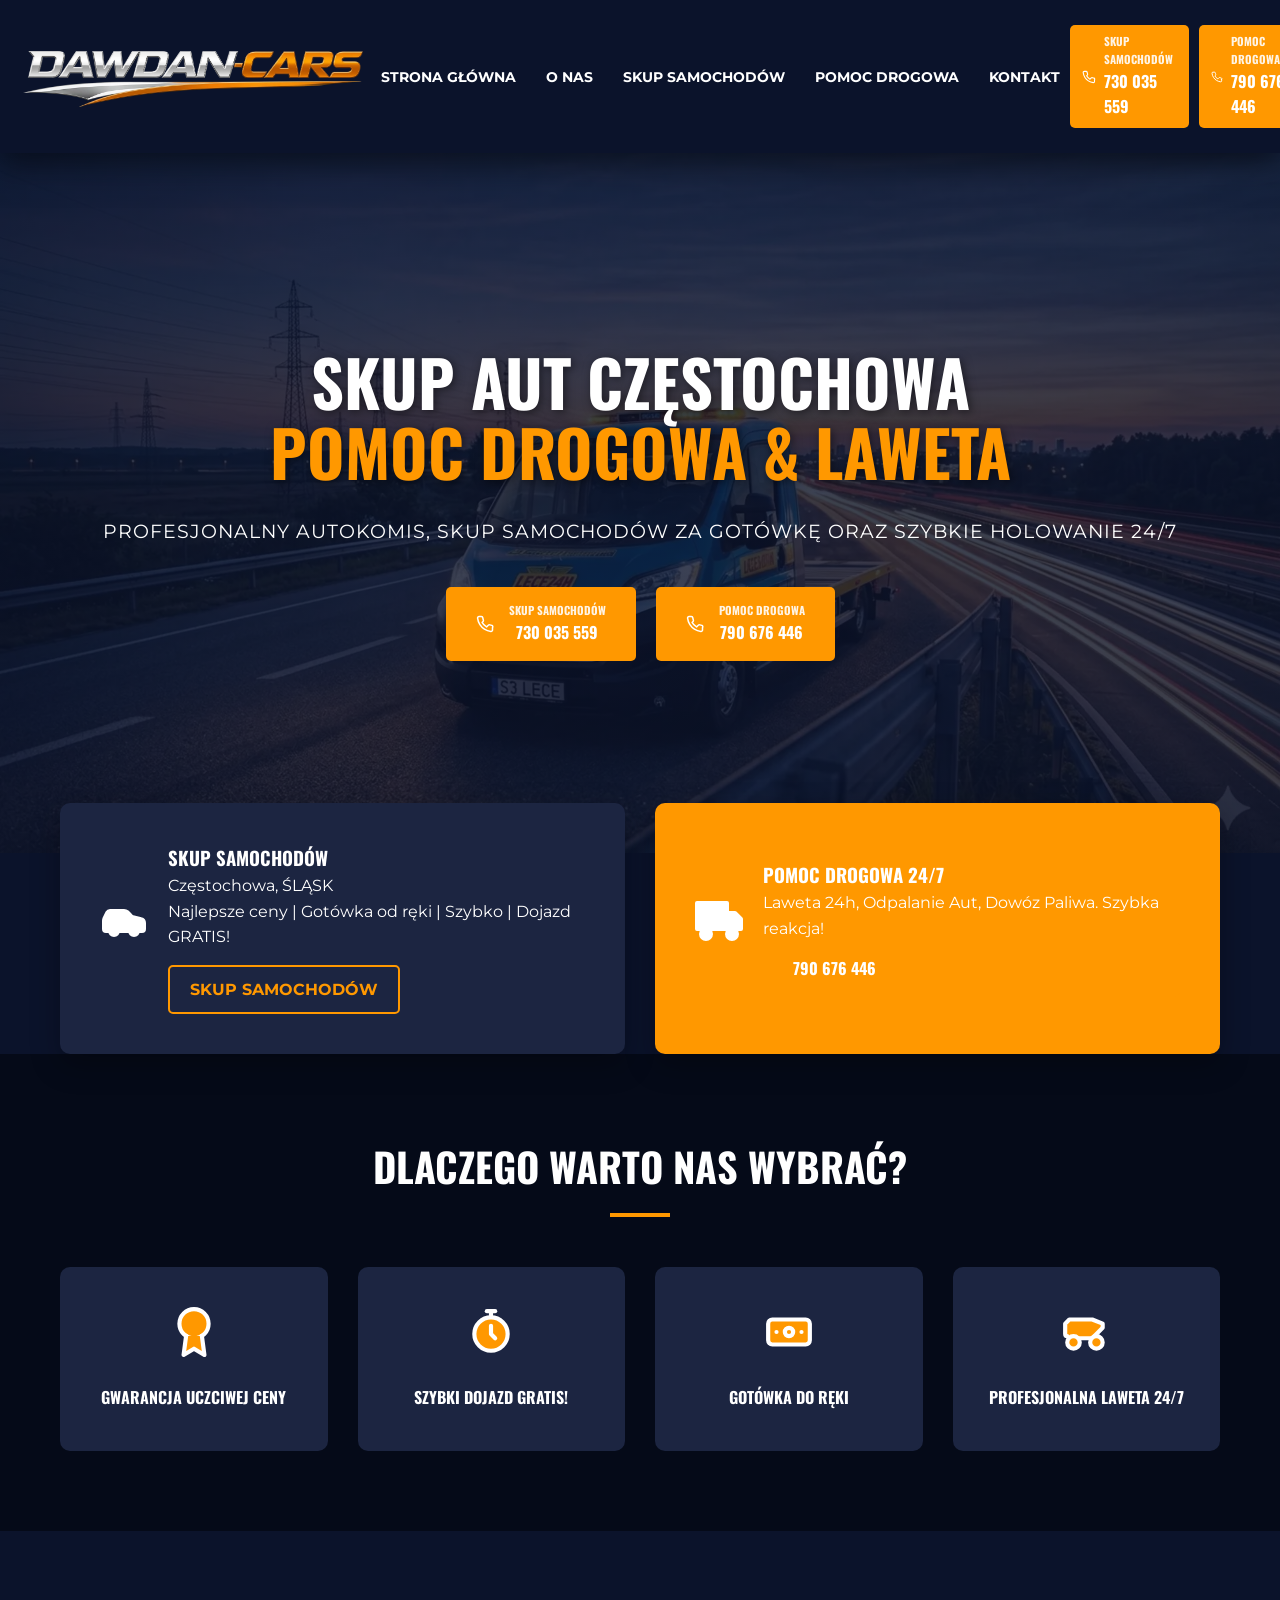
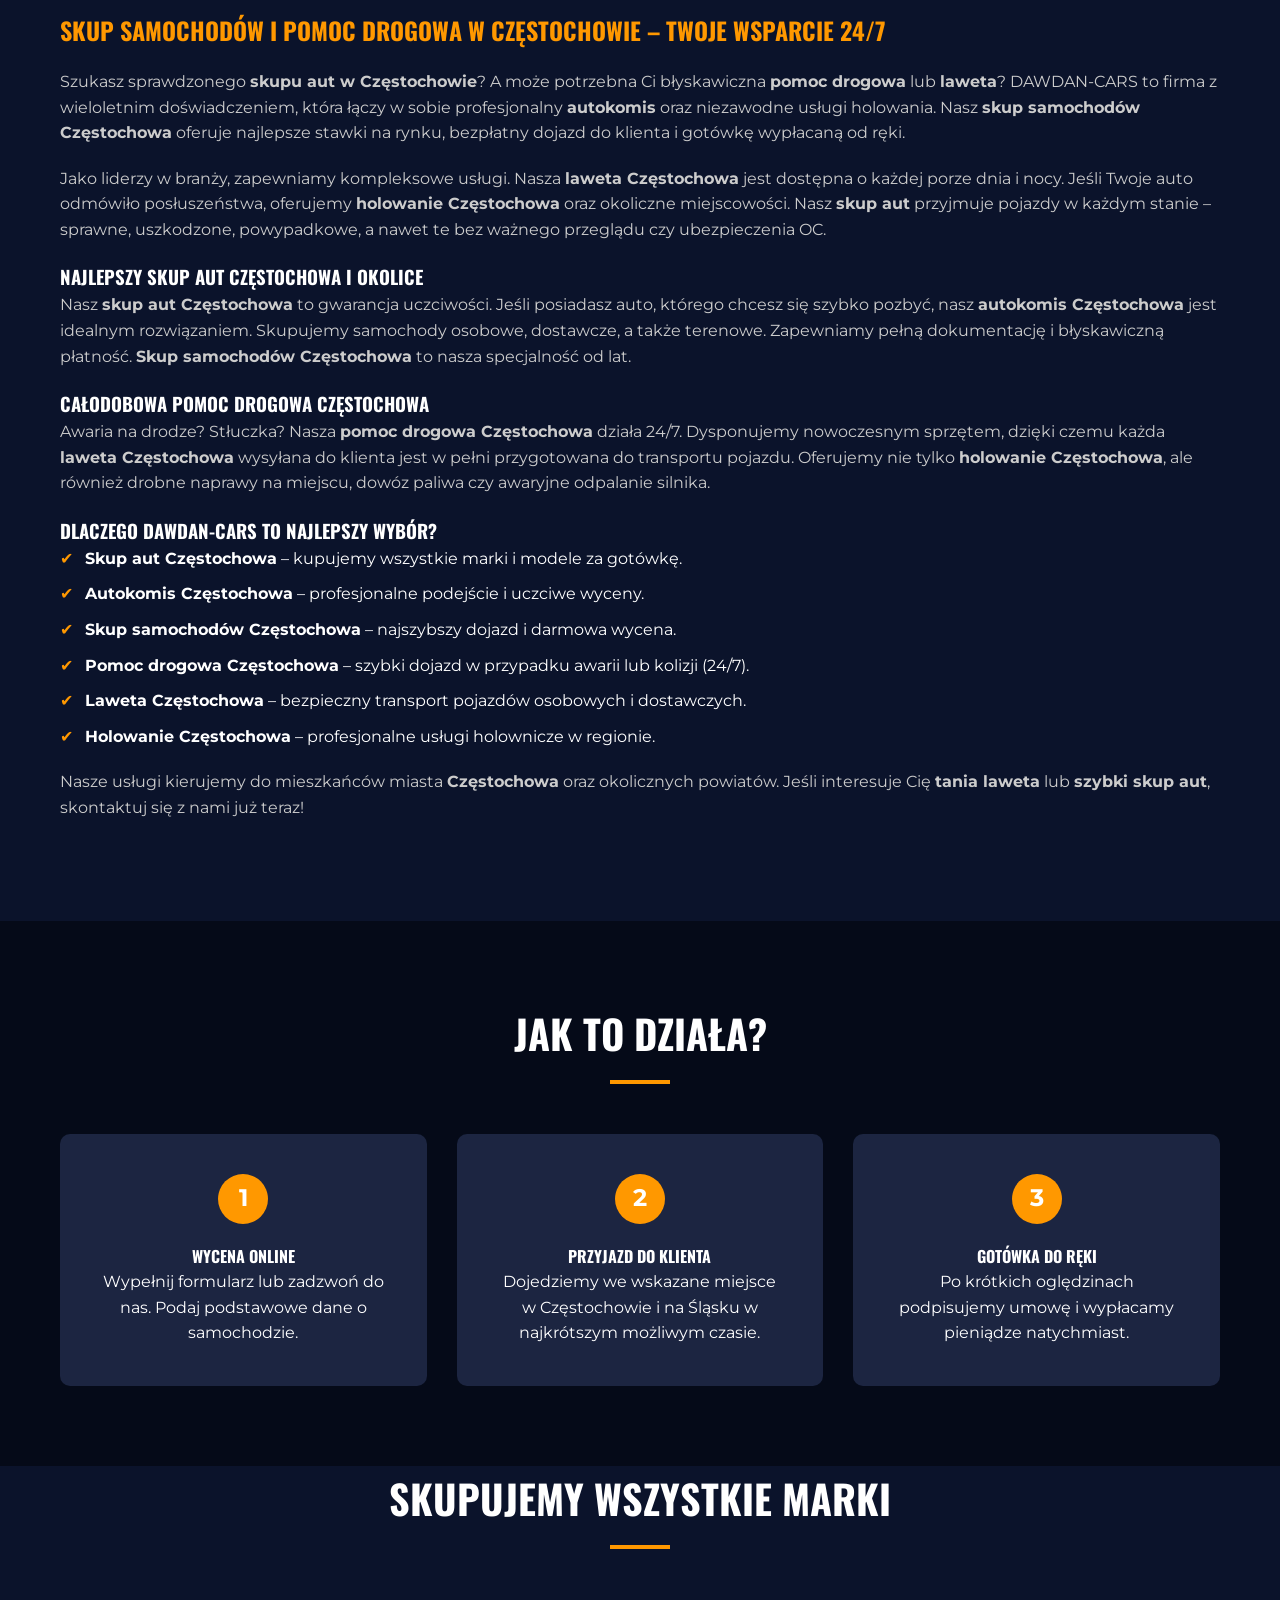
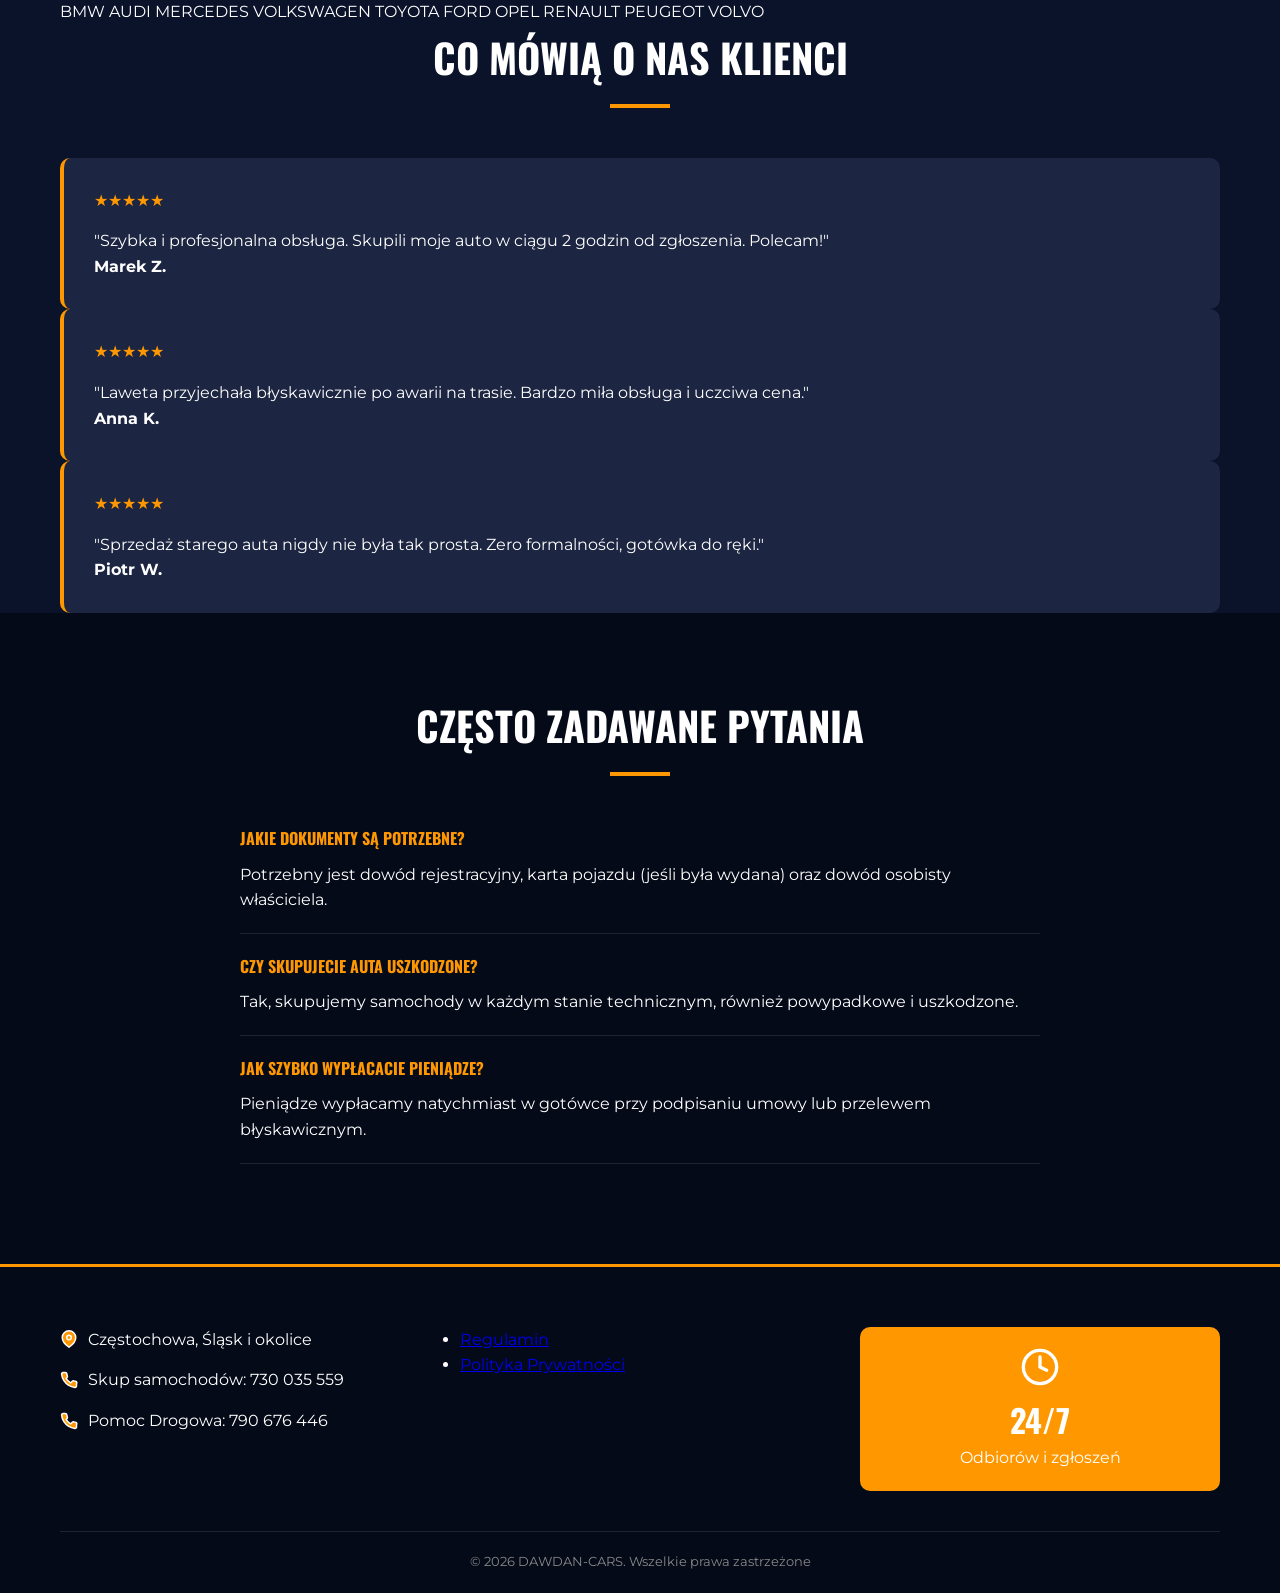
==== commit 9a98dceb: "Rebuild slider and animations using native APIs and optimize for 100% PageSpeed score. - Replaced Sw" ====
--- a/index.html
+++ b/index.html
@@ -60,14 +60,20 @@
 </script>
 
 
-    <link rel="stylesheet" href="style.css" media="print" onload="this.media='all'">
-<style type="text/css">:root{--primary-color:#ff9800;--secondary-color:#0b132b;--accent-color:#1c2541;--text-light:#ffffff;--text-dark:#333333;--bg-dark:#0b132b;--bg-light:#f4f4f4;} *{margin:0;padding:0;box-sizing:border-box;} body{font-family:'Montserrat',sans-serif;line-height:1.6;color:var(--text-light);background-color:var(--bg-dark);overflow-x:hidden;} h1,h2,h3,h4{font-family:'Oswald',sans-serif;text-transform:uppercase;} .container{max-width:1200px;margin:0 auto;padding:0 20px;} header{background-color:#0b132b;position:sticky;top:0;z-index:2000;box-shadow:0 10px 30px rgba(0,0,0,0.5);transition:padding 0.3s ease,background 0.3s ease;will-change:padding,background;padding:15px 0;} header.scrolled{padding:5px 0;background:rgba(11,19,43,0.95);} header.menu-open{box-shadow:none;background:#0b132b;} .top-bar .container{display:grid;grid-template-columns:1fr auto 1fr;align-items:center;height:auto;max-width:100%;padding:15px 20px;} .logo{display:flex;justify-content:flex-start;} .logo img{max-height:60px;width:auto;display:block;transition:transform 0.3s ease;filter:drop-shadow(0 0 10px rgba(0,0,0,0.5));} .logo img:hover{transform:scale(1.05);filter:drop-shadow(0 0 12px rgba(255,152,0,0.3));} nav{display:flex;align-items:center;justify-content:center;} nav ul{display:flex;list-style:none;gap:10px;} nav a{text-decoration:none;color:var(--text-light);font-weight:700;font-size:0.85rem;padding:8px 10px;transition:all 0.3s ease;text-transform:uppercase;letter-spacing:0.5px;white-space:nowrap;} nav a:hover,nav a.active{color:var(--primary-color);} .header-cta{display:flex;flex-direction:row;justify-content:flex-end;align-items:center;gap:10px;} .mobile-only{display:none;} .header-cta .btn-call{display:flex;align-items:center;gap:6px;text-decoration:none;color:#fff;background:#ff9800;padding:6px 10px;transition:background 0.3s;font-family:'Oswald',sans-serif;font-weight:700;border-radius:5px;line-height:1;white-space:nowrap;} .btn-label{display:block;font-size:0.7rem;text-transform:uppercase;opacity:0.9;} .btn-number{display:block;font-size:1rem;} .header-cta .btn-call:hover{background:#e68a00;} .menu-toggle{display:none;flex-direction:column;justify-content:center;align-items:center;width:50px;height:50px;background:rgba(255,152,0,0.1);border:2px solid var(--primary-color);border-radius:12px;cursor:pointer;padding:0;z-index:2200;transition:all 0.3s cubic-bezier(0.4,0,0.2,1);position:relative;} .menu-toggle:hover{background:var(--primary-color);} .menu-toggle span{width:26px;height:2px;background:var(--primary-color);border-radius:2px;transition:all 0.4s cubic-bezier(0.68,-0.6,0.32,1.6);position:absolute;} .menu-toggle span:nth-child(1){transform:translateY(-8px);} .menu-toggle span:nth-child(2){transform:translateY(0);width:18px;right:9px;} .menu-toggle span:nth-child(3){transform:translateY(8px);} .menu-toggle.active span:nth-child(1){transform:translateY(0) rotate(45deg);} .menu-toggle.active span:nth-child(2){opacity:0;transform:translateX(-20px);} .menu-toggle.active span:nth-child(3){transform:translateY(0) rotate(-45deg);} .hero{background:linear-gradient(rgba(11,19,43,0.8),rgba(11,19,43,0.8)),url('tlo.webp');background-size:cover;background-position:center;padding:80px 0;min-height:800px;display:flex;align-items:stretch;justify-content:center;} .hero .container{display:flex;flex-direction:column;} .hero-text h1{font-size:clamp(1.8rem,8vw,4.5rem);color:var(--text-light);line-height:1.1;width:100%;text-shadow:3px 3px 10px rgba(0,0,0,0.9);text-align:center;margin-bottom:clamp(20px,5vh,40px);letter-spacing:1px;} .hero-text h1 .highlight{color:var(--primary-color);font-style:italic;font-weight:900;} .hero-cta-buttons{display:flex;flex-wrap:wrap;justify-content:center;gap:15px;margin-bottom:40px;} .btn-hero-call{display:flex;align-items:center;background:var(--primary-color);color:white;padding:15px 25px;text-decoration:none;font-weight:700;font-family:'Oswald',sans-serif;border-radius:5px;transition:background 0.3s;line-height:1.1;} .btn-hero-call:hover{background:#e68a00;} .hero-subtext{font-size:1.3rem;text-align:center;margin:0 auto 40px;color:#fff;max-width:900px;font-weight:500;letter-spacing:1px;text-transform:uppercase;text-shadow:2px 2px 4px rgba(0,0,0,0.7);background:linear-gradient(90deg,transparent,rgba(255,140,0,0.2),transparent);padding:12px 20px;border-top:1px solid rgba(255,140,0,0.3);border-bottom:1px solid rgba(255,140,0,0.3);} .service-boxes{margin-top:clamp(-30px,-5vw,-50px);position:relative;z-index:10;} .service-boxes .container{display:grid;grid-template-columns:repeat(auto-fit,minmax(280px,1fr));gap:30px;} .box{display:flex;align-items:center;padding:40px;border-radius:10px;gap:25px;box-shadow:0 10px 30px rgba(0,0,0,0.3);} .blue-box{background-color:var(--accent-color);} .orange-box{background-color:var(--primary-color);color:white;} .box-icon{font-size:3.5rem;} .box-content h3{font-size:1.5rem;margin-bottom:10px;} .btn-outline{display:inline-block;margin-top:15px;padding:8px 20px;border:2px solid var(--primary-color);color:var(--primary-color);text-decoration:none;font-weight:700;border-radius:5px;transition:all 0.3s;} .btn-outline:hover{background:var(--primary-color);color:white;} .box-call{margin-top:15px;display:flex;flex-direction:column;} .box-call strong{font-size:1.8rem;font-family:'Oswald',sans-serif;} .benefits{padding:80px 0;background-color:#050a18;} .section-title{text-align:center;font-size:clamp(1.8rem,5vw,2.8rem);margin-bottom:clamp(30px,8vw,50px);position:relative;} .section-title::after{content:'';display:block;width:60px;height:4px;background:var(--primary-color);margin:15px auto;} .benefits-grid{display:grid;grid-template-columns:repeat(auto-fit,minmax(250px,1fr));gap:20px;} .benefit-item{text-align:center;padding:30px;background:var(--accent-color);border-radius:10px;transition:transform 0.3s;} .benefit-item:hover{transform:translateY(-10px);border-bottom:3px solid var(--primary-color);} .benefit-item i{font-size:3rem;color:var(--primary-color);margin-bottom:20px;display:block;} .custom-slider{position:relative;width:100%;overflow:hidden;} .slider-track{display:flex;overflow-x:auto;scroll-snap-type:x mandatory;scroll-behavior:smooth;-webkit-overflow-scrolling:touch;scrollbar-width:none;} .slider-track::-webkit-scrollbar{display:none;} .slider-item{flex:0 0 100%;scroll-snap-align:start;padding:10px;} @media (min-width:768px){.slider-item{flex:0 0 50%;}} @media (min-width:1024px){.slider-item{flex:0 0 33.333%;}} .slider-pagination{display:flex;justify-content:center;gap:8px;margin-top:20px;} .slider-dot{width:12px;height:12px;border-radius:50%;background:rgba(255,255,255,0.3);border:none;cursor:pointer;transition:all 0.3s ease;} .slider-dot.active{background:var(--primary-color);transform:scale(1.2);} .slider-nav{position:absolute;top:50%;transform:translateY(-50%);background:rgba(255,152,0,0.8);color:white;width:45px;height:45px;border:none;border-radius:50%;cursor:pointer;z-index:100;display:flex;align-items:center;justify-content:center;transition:all 0.3s ease;} .slider-nav:hover{background:var(--primary-color);transform:translateY(-50%) scale(1.1);} .slider-prev{left:10px;} .slider-next{right:10px;} @media (max-width:768px){.slider-nav{display:none;}} footer{background:#050a18;padding:60px 0 20px;border-top:3px solid var(--primary-color);} .footer-grid{display:grid;grid-template-columns:repeat(auto-fit,minmax(250px,1fr));gap:40px;} .footer-info p{margin-bottom:15px;} .footer-info i{color:var(--primary-color);margin-right:10px;} .hours-box{background:var(--primary-color);padding:20px;border-radius:10px;text-align:center;} .hours-box span{display:block;font-size:2rem;font-weight:700;font-family:'Oswald',sans-serif;} [data-aos-custom]{opacity:0;transition:transform 0.8s ease-out,opacity 0.8s ease-out;will-change:transform,opacity;} [data-aos-custom="fade-up"]{transform:translateY(30px);} [data-aos-custom="fade-right"]{transform:translateX(-30px);} [data-aos-custom="fade-left"]{transform:translateX(30px);} [data-aos-custom="zoom-in"]{transform:scale(0.9);} [data-aos-custom].aos-animate{opacity:1;transform:translate(0,0) scale(1);} .icon-svg-wrapper{display:inline-flex;align-items:center;justify-content:center;vertical-align:middle;line-height:1;} .icon-svg-wrapper svg{width:1em;height:1em;fill:currentColor;} .box-icon .icon-svg-wrapper{font-size:3.5rem;} .btn-hero-call .icon-svg-wrapper{font-size:2rem;margin-right:15px;} .benefit-item .icon-svg-wrapper{font-size:3rem;margin-bottom:20px;} .header-cta .icon-svg-wrapper{font-size:1.1rem;} .stat-item .icon-svg-wrapper{font-size:2.5rem;color:var(--primary-color);margin-bottom:10px;display:block;} .contact-item .icon-svg-wrapper{font-size:1.5rem;color:var(--primary-color);} .tow-service-item .icon-svg-wrapper{font-size:2rem;color:var(--primary-color);margin-bottom:10px;} @media (max-width:1100px){.menu-toggle{display:flex;order:3;} .desktop-only{display:none;} .mobile-only{display:flex;} nav{position:fixed;top:0;left:0;width:100%;height:100vh;background:rgba(11,19,43,0.98);padding:120px 20px 40px;flex-direction:column;transition:all 0.5s cubic-bezier(0.7,0,0.3,1);z-index:2100;transform:translateY(-100%);visibility:hidden;} nav.active{transform:translateY(0);visibility:visible;} nav ul{flex-direction:column;width:100%;} nav a{font-size:1.25rem;display:block;border-bottom:1px solid rgba(255,255,255,0.05);}} @media (max-width:768px){.hero{min-height:600px;padding:40px 0;} .hero-text h1{font-size:2.4rem;} .hero-cta-buttons{flex-direction:column;align-items:center;} .btn-hero-call{width:100%;max-width:320px;justify-content:center;}} .about-grid,.service-grid,.tow-grid,.contact-grid{display:grid;grid-template-columns:repeat(auto-fit,minmax(320px,1fr));gap:50px;} .stat-item{background:var(--accent-color);padding:30px;border-radius:10px;text-align:center;border-bottom:3px solid var(--primary-color);} .stat-item strong{display:block;font-size:2.5rem;color:var(--primary-color);font-family:'Oswald',sans-serif;}</style>
-    <noscript><link rel="stylesheet" href="style.css"></noscript>
-    <link rel="preload" as="style" href="style.css">
+
+
+    <noscript></noscript>
+
     <link rel="preconnect" href="https://fonts.googleapis.com">
     <link rel="preconnect" href="https://fonts.gstatic.com" crossorigin>
     <link href="https://fonts.googleapis.com/css2?family=Montserrat:wght@400;700&family=Oswald:wght@500;700&display=swap" rel="stylesheet" media="print" onload="this.media='all'">
     <noscript><link href="https://fonts.googleapis.com/css2?family=Montserrat:wght@400;700&family=Oswald:wght@500;700&display=swap" rel="stylesheet"></noscript>
+
+    <noscript></noscript>
+    <!-- Swiper CSS -->
+
+    <!-- AOS CSS -->
+
     <!-- NOWE -->
     <link rel="preload" as="image" href="tlo.webp" fetchpriority="high" type="image/webp">
 
@@ -82,6 +88,346 @@
     <link rel="icon" type="image/png" sizes="192x192" href="favicony/favicon-192x192.png">
     <link rel="icon" type="image/png" sizes="512x512" href="favicony/favicon-512x512.png">
     <link rel="apple-touch-icon" sizes="180x180" href="favicony/favicon-180x180.png">
+<style>/* style.css - Optimized Version */
+
+:root {
+    --primary-color: #ff9800;
+    --secondary-color: #0b132b;
+    --accent-color: #1c2541;
+    --text-light: #ffffff;
+    --text-dark: #333333;
+    --bg-dark: #0b132b;
+    --bg-light: #f4f4f4;
+}
+
+* { margin: 0; padding: 0; box-sizing: border-box; }
+
+body {
+    font-family: 'Montserrat', sans-serif;
+    line-height: 1.6;
+    color: var(--text-light);
+    background-color: var(--bg-dark);
+    overflow-x: hidden;
+}
+
+h1, h2, h3, h4 {
+    font-family: 'Oswald', sans-serif;
+    text-transform: uppercase;
+}
+
+.container {
+    max-width: 1200px;
+    margin: 0 auto;
+    padding: 0 20px;
+}
+
+/* Header & Navigation */
+header {
+    background-color: #0b132b;
+    position: sticky;
+    top: 0;
+    z-index: 2000;
+    box-shadow: 0 10px 30px rgba(0,0,0,0.5);
+    transition: padding 0.3s ease, background 0.3s ease;
+    padding: 15px 0;
+}
+
+header.scrolled {
+    padding: 5px 0;
+    background: rgba(11, 19, 43, 0.95);
+}
+
+.top-bar .container {
+    display: grid;
+    grid-template-columns: 1fr auto 1fr;
+    align-items: center;
+    max-width: 100%;
+    padding: 10px 20px;
+}
+
+.logo img {
+    max-height: 60px;
+    width: auto;
+    display: block;
+    transition: transform 0.3s ease;
+}
+
+nav ul {
+    display: flex;
+    list-style: none;
+    gap: 10px;
+}
+
+nav a {
+    text-decoration: none;
+    color: var(--text-light);
+    font-weight: 700;
+    font-size: 0.85rem;
+    padding: 8px 10px;
+    transition: all 0.3s ease;
+    text-transform: uppercase;
+    white-space: nowrap;
+}
+
+nav a:hover, nav a.active { color: var(--primary-color); }
+
+.header-cta { display: flex; gap: 10px; justify-content: flex-end; }
+.mobile-only { display: none; }
+
+.btn-call {
+    display: flex;
+    align-items: center;
+    gap: 8px;
+    text-decoration: none;
+    color: #fff;
+    background: var(--primary-color);
+    padding: 8px 12px;
+    border-radius: 5px;
+    font-family: 'Oswald', sans-serif;
+    font-weight: 700;
+}
+
+.btn-label { display: block; font-size: 0.7rem; opacity: 0.9; }
+.btn-number { display: block; font-size: 1rem; }
+
+.menu-toggle {
+    display: none;
+    width: 45px;
+    height: 45px;
+    border: 2px solid var(--primary-color);
+    border-radius: 8px;
+    cursor: pointer;
+    position: relative;
+    background: transparent;
+}
+
+.menu-toggle span {
+    display: block;
+    width: 25px;
+    height: 2px;
+    background: var(--primary-color);
+    position: absolute;
+    left: 8px;
+    transition: 0.3s;
+}
+
+.menu-toggle span:nth-child(1) { top: 14px; }
+.menu-toggle span:nth-child(2) { top: 21px; }
+.menu-toggle span:nth-child(3) { top: 28px; }
+
+.menu-toggle.active span:nth-child(1) { transform: rotate(45deg); top: 21px; }
+.menu-toggle.active span:nth-child(2) { opacity: 0; }
+.menu-toggle.active span:nth-child(3) { transform: rotate(-45deg); top: 21px; }
+
+/* Hero Section */
+.hero {
+    background: linear-gradient(rgba(11, 19, 43, 0.8), rgba(11, 19, 43, 0.8)), url('tlo.webp');
+    background-size: cover;
+    background-position: center;
+    padding: 100px 0;
+    min-height: 700px;
+    display: flex;
+    align-items: center;
+}
+
+.hero-text { text-align: center; width: 100%; }
+.hero-text h1 {
+    font-size: clamp(2rem, 8vw, 4rem);
+    line-height: 1.1;
+    margin-bottom: 30px;
+    text-shadow: 2px 2px 10px rgba(0,0,0,0.5);
+}
+
+.hero-text .highlight { color: var(--primary-color); }
+
+.hero-subtext {
+    font-size: 1.2rem;
+    margin-bottom: 40px;
+    text-transform: uppercase;
+    letter-spacing: 1px;
+}
+
+.hero-cta-buttons { display: flex; justify-content: center; gap: 20px; flex-wrap: wrap; }
+
+.btn-hero-call {
+    background: var(--primary-color);
+    color: white;
+    padding: 15px 30px;
+    border-radius: 5px;
+    text-decoration: none;
+    font-family: 'Oswald', sans-serif;
+    font-weight: 700;
+    display: flex;
+    align-items: center;
+    gap: 15px;
+    transition: 0.3s;
+}
+
+.btn-hero-call:hover { background: #e68a00; transform: translateY(-2px); }
+
+/* Service Boxes */
+.service-boxes { margin-top: -50px; position: relative; z-index: 10; }
+.service-boxes .container { display: grid; grid-template-columns: repeat(auto-fit, minmax(300px, 1fr)); gap: 30px; }
+
+.box { padding: 40px; border-radius: 10px; display: flex; align-items: center; gap: 20px; box-shadow: 0 10px 30px rgba(0,0,0,0.3); }
+.blue-box { background: var(--accent-color); }
+.orange-box { background: var(--primary-color); color: white; }
+
+.box-icon { font-size: 3rem; }
+.box-icon svg { width: 1em; height: 1em; fill: currentColor; }
+
+.btn-outline {
+    display: inline-block;
+    margin-top: 15px;
+    padding: 10px 20px;
+    border: 2px solid var(--primary-color);
+    color: var(--primary-color);
+    text-decoration: none;
+    font-weight: 700;
+    border-radius: 5px;
+    transition: 0.3s;
+}
+
+.btn-outline:hover { background: var(--primary-color); color: white; }
+
+/* Benefits */
+.benefits { padding: 80px 0; background: #050a18; }
+.section-title { text-align: center; margin-bottom: 50px; font-size: 2.5rem; position: relative; }
+.section-title::after { content: ''; display: block; width: 60px; height: 4px; background: var(--primary-color); margin: 15px auto; }
+
+.benefits-grid { display: grid; grid-template-columns: repeat(auto-fit, minmax(250px, 1fr)); gap: 30px; }
+.benefit-item {
+    background: var(--accent-color);
+    padding: 40px 20px;
+    border-radius: 10px;
+    text-align: center;
+    transition: 0.3s;
+}
+
+.benefit-item:hover { transform: translateY(-10px); }
+.benefit-item svg { width: 50px; height: 50px; fill: var(--primary-color); margin-bottom: 20px; }
+
+/* SEO Content */
+.seo-content { padding: 80px 0; }
+.seo-text-block h2 { color: var(--primary-color); margin-bottom: 20px; }
+.seo-text-block p { margin-bottom: 20px; color: #ccc; }
+.seo-text-block ul { list-style: none; margin-bottom: 20px; }
+.seo-text-block li { margin-bottom: 10px; position: relative; padding-left: 25px; }
+.seo-text-block li::before { content: '✔'; position: absolute; left: 0; color: var(--primary-color); }
+
+/* How It Works */
+.how-it-works { padding: 80px 0; background: #050a18; }
+.steps-grid { display: grid; grid-template-columns: repeat(auto-fit, minmax(280px, 1fr)); gap: 30px; }
+.step { background: var(--accent-color); padding: 40px; border-radius: 10px; text-align: center; }
+.step-num {
+    width: 50px; height: 50px; background: var(--primary-color); color: white;
+    border-radius: 50%; display: flex; align-items: center; justify-content: center;
+    font-size: 1.5rem; font-weight: 700; margin: 0 auto 20px;
+}
+
+/* Slider (Native) */
+.custom-slider { position: relative; width: 100%; overflow: hidden; padding: 20px 0; }
+.slider-track {
+    display: flex;
+    overflow-x: auto;
+    scroll-snap-type: x mandatory;
+    scrollbar-width: none;
+    gap: 20px;
+}
+.slider-track::-webkit-scrollbar { display: none; }
+
+.slider-item {
+    flex: 0 0 100%;
+    scroll-snap-align: start;
+}
+
+@media (min-width: 768px) { .slider-item { flex: 0 0 calc(50% - 10px); } }
+@media (min-width: 1024px) { .slider-item { flex: 0 0 calc(33.333% - 14px); } }
+
+.testimonial { background: var(--accent-color); padding: 30px; border-radius: 10px; height: 100%; border-left: 4px solid var(--primary-color); }
+.stars { color: var(--primary-color); margin-bottom: 15px; }
+
+.slider-pagination { display: flex; justify-content: center; gap: 10px; margin-top: 30px; }
+.slider-dot { width: 12px; height: 12px; border-radius: 50%; background: rgba(255,255,255,0.2); cursor: pointer; border: none; transition: 0.3s; }
+.slider-dot.active { background: var(--primary-color); transform: scale(1.2); }
+
+/* FAQ */
+.faq { padding: 80px 0; background: #050a18; }
+.faq-list { max-width: 800px; margin: 0 auto; }
+.faq-item { margin-bottom: 20px; padding-bottom: 20px; border-bottom: 1px solid rgba(255,255,255,0.1); }
+.faq-item h4 { color: var(--primary-color); margin-bottom: 10px; }
+
+/* Footer */
+footer { background: #050a18; padding: 60px 0 20px; border-top: 3px solid var(--primary-color); }
+.footer-grid { display: grid; grid-template-columns: repeat(auto-fit, minmax(250px, 1fr)); gap: 40px; margin-bottom: 40px; }
+.footer-info p { margin-bottom: 15px; display: flex; align-items: center; gap: 10px; }
+.footer-info svg { width: 18px; height: 18px; fill: var(--primary-color); }
+
+.hours-box { background: var(--primary-color); padding: 20px; border-radius: 10px; text-align: center; }
+.hours-box span { display: block; font-size: 2rem; font-weight: 700; font-family: 'Oswald', sans-serif; }
+
+.footer-bottom { text-align: center; padding-top: 20px; border-top: 1px solid rgba(255,255,255,0.1); font-size: 0.8rem; color: #888; }
+
+/* Subpages */
+.page-header { padding: 60px 0; text-align: center; }
+.page-header h1 { font-size: 3rem; margin-bottom: 10px; }
+.page-header p { color: var(--primary-color); font-size: 1.2rem; }
+
+.about-grid, .service-grid, .tow-grid, .contact-grid { display: grid; grid-template-columns: repeat(auto-fit, minmax(320px, 1fr)); gap: 50px; padding: 60px 0; }
+.stat-item { background: var(--accent-color); padding: 30px; border-radius: 10px; text-align: center; border-bottom: 3px solid var(--primary-color); }
+.stat-item strong { display: block; font-size: 2.5rem; color: var(--primary-color); font-family: 'Oswald', sans-serif; }
+
+.check-list { list-style: none; margin: 20px 0; }
+.check-list li { margin-bottom: 10px; }
+
+.hero-form-box { background: var(--accent-color); padding: 30px; border-radius: 15px; border: 1px solid rgba(255, 152, 0, 0.2); }
+.form-group { margin-bottom: 15px; }
+.form-group input, .form-group select, .form-group textarea {
+    width: 100%; padding: 12px; border-radius: 8px; border: 1px solid rgba(255,255,255,0.1);
+    background: rgba(255,255,255,0.05); color: white;
+}
+
+.btn-submit {
+    width: 100%; padding: 15px; background: var(--primary-color); color: white;
+    border: none; border-radius: 8px; font-family: 'Oswald', sans-serif; font-weight: 700;
+    cursor: pointer; text-transform: uppercase;
+}
+
+/* Animations */
+[data-aos-custom] { opacity: 0; transition: 0.8s ease-out; }
+[data-aos-custom="fade-up"] { transform: translateY(30px); }
+[data-aos-custom="fade-right"] { transform: translateX(-30px); }
+[data-aos-custom="fade-left"] { transform: translateX(30px); }
+[data-aos-custom="zoom-in"] { transform: scale(0.9); }
+[data-aos-custom].aos-animate { opacity: 1; transform: translate(0, 0) scale(1); }
+
+/* Responsive Mobile */
+@media (max-width: 1100px) {
+    .desktop-only { display: none; }
+    .mobile-only { display: flex; }
+    .menu-toggle { display: block; z-index: 2200; }
+
+    nav {
+        position: fixed; top: 0; left: 0; width: 100%; height: 100vh;
+        background: var(--bg-dark); padding-top: 100px;
+        flex-direction: column; align-items: center;
+        transform: translateY(-100%); transition: 0.5s; z-index: 2100;
+    }
+    nav.active { transform: translateY(0); }
+    nav ul { flex-direction: column; align-items: center; }
+    nav a { font-size: 1.5rem; }
+
+    .overlay { position: fixed; top: 0; left: 0; width: 100%; height: 100%; background: rgba(0,0,0,0.8); z-index: 1000; display: none; }
+    .overlay.active { display: block; }
+}
+
+@media (max-width: 768px) {
+    .hero { padding: 60px 0; min-height: 500px; }
+    .hero-text h1 { font-size: 2.2rem; }
+    .hero-cta-buttons { flex-direction: column; align-items: center; }
+    .btn-hero-call { width: 100%; max-width: 320px; justify-content: center; }
+}
+</style>
 </head>
 <body>
     <header>    
@@ -89,7 +435,7 @@
             <div class="container">
                 <div class="logo">
                     <a href="index.html">
-                        <img src="logo.webp" fetchpriority="high" alt="Skup samochodów, pomoc drogowa Częstochowa DAWDAN-CARS" width="349" height="60" >
+                        <img src="logo.webp" alt="Skup samochodów, pomoc drogowa Częstochowa DAWDAN-CARS" width="349" height="60" loading="lazy">
                     </a>
                 </div>
                 <nav>
@@ -102,14 +448,14 @@
                     </ul>
                     <div class="header-cta mobile-only">
                         <a href="tel:+48730035559" class="btn-call">                
-                            <span class="icon-svg-wrapper"><svg xmlns="http://www.w3.org/2000/svg" viewBox="0 0 512 512"><path d="M164.9 24.6c-7.7-18.6-28-28.5-47.4-23.2l-88 24C12.1 30.2 0 46 0 64C0 311.4 200.6 512 448 512c18 0 33.8-12.1 38.6-29.5l24-88c5.3-19.4-4.6-39.7-23.2-47.4l-96-40c-16.3-6.8-35.2-2.1-46.3 11.6L304.7 368C234.3 334.7 177.3 277.7 144 207.3L193.3 167c13.7-11.2 18.4-30 11.6-46.3l-40-96z"/></svg></span>
+                            <svg width="18" height="18" viewBox="0 0 24 24" fill="none" stroke="currentColor" stroke-width="2" stroke-linecap="round" stroke-linejoin="round" style="vertical-align: middle;"><path d="M22 16.92v3a2 2 0 0 1-2.18 2 19.79 19.79 0 0 1-8.63-3.07 19.5 19.5 0 0 1-6-6 19.79 19.79 0 0 1-3.07-8.67A2 2 0 0 1 4.11 2h3a2 2 0 0 1 2 1.72 12.84 12.84 0 0 0 .7 2.81 2 2 0 0 1-.45 2.11L8.09 9.91a16 16 0 0 0 6 6l2.27-2.27a2 2 0 0 1 2.11-.45 12.84 12.84 0 0 0 2.81.7A2 2 0 0 1 22 16.92z"></path></svg>
                             <span>
                                 <span class="btn-label">SKUP SAMOCHODÓW</span>
                                 <span class="btn-number">730 035 559</span>
                             </span>
                         </a>
                         <a href="tel:+48790676446" class="btn-call">
-                            <span class="icon-svg-wrapper"><svg xmlns="http://www.w3.org/2000/svg" viewBox="0 0 512 512"><path d="M164.9 24.6c-7.7-18.6-28-28.5-47.4-23.2l-88 24C12.1 30.2 0 46 0 64C0 311.4 200.6 512 448 512c18 0 33.8-12.1 38.6-29.5l24-88c5.3-19.4-4.6-39.7-23.2-47.4l-96-40c-16.3-6.8-35.2-2.1-46.3 11.6L304.7 368C234.3 334.7 177.3 277.7 144 207.3L193.3 167c13.7-11.2 18.4-30 11.6-46.3l-40-96z"/></svg></span>
+                            <svg width="18" height="18" viewBox="0 0 24 24" fill="none" stroke="currentColor" stroke-width="2" stroke-linecap="round" stroke-linejoin="round" style="vertical-align: middle;"><path d="M22 16.92v3a2 2 0 0 1-2.18 2 19.79 19.79 0 0 1-8.63-3.07 19.5 19.5 0 0 1-6-6 19.79 19.79 0 0 1-3.07-8.67A2 2 0 0 1 4.11 2h3a2 2 0 0 1 2 1.72 12.84 12.84 0 0 0 .7 2.81 2 2 0 0 1-.45 2.11L8.09 9.91a16 16 0 0 0 6 6l2.27-2.27a2 2 0 0 1 2.11-.45 12.84 12.84 0 0 0 2.81.7A2 2 0 0 1 22 16.92z"></path></svg>
                             <span>
                                 <span class="btn-label">POMOC DROGOWA</span>
                                 <span class="btn-number">790 676 446</span>
@@ -119,14 +465,14 @@
                 </nav>
                 <div class="header-cta desktop-only">
                     <a href="tel:+48730035559" class="btn-call">
-                        <span class="icon-svg-wrapper"><svg xmlns="http://www.w3.org/2000/svg" viewBox="0 0 512 512"><path d="M164.9 24.6c-7.7-18.6-28-28.5-47.4-23.2l-88 24C12.1 30.2 0 46 0 64C0 311.4 200.6 512 448 512c18 0 33.8-12.1 38.6-29.5l24-88c5.3-19.4-4.6-39.7-23.2-47.4l-96-40c-16.3-6.8-35.2-2.1-46.3 11.6L304.7 368C234.3 334.7 177.3 277.7 144 207.3L193.3 167c13.7-11.2 18.4-30 11.6-46.3l-40-96z"/></svg></span>
+                        <svg width="18" height="18" viewBox="0 0 24 24" fill="none" stroke="currentColor" stroke-width="2" stroke-linecap="round" stroke-linejoin="round" style="vertical-align: middle;"><path d="M22 16.92v3a2 2 0 0 1-2.18 2 19.79 19.79 0 0 1-8.63-3.07 19.5 19.5 0 0 1-6-6 19.79 19.79 0 0 1-3.07-8.67A2 2 0 0 1 4.11 2h3a2 2 0 0 1 2 1.72 12.84 12.84 0 0 0 .7 2.81 2 2 0 0 1-.45 2.11L8.09 9.91a16 16 0 0 0 6 6l2.27-2.27a2 2 0 0 1 2.11-.45 12.84 12.84 0 0 0 2.81.7A2 2 0 0 1 22 16.92z"></path></svg>
                         <span>
                             <span class="btn-label">SKUP SAMOCHODÓW</span>
                             <span class="btn-number">730 035 559</span>
                         </span>
                     </a>
                     <a href="tel:+48790676446" class="btn-call">
-                        <span class="icon-svg-wrapper"><svg xmlns="http://www.w3.org/2000/svg" viewBox="0 0 512 512"><path d="M164.9 24.6c-7.7-18.6-28-28.5-47.4-23.2l-88 24C12.1 30.2 0 46 0 64C0 311.4 200.6 512 448 512c18 0 33.8-12.1 38.6-29.5l24-88c5.3-19.4-4.6-39.7-23.2-47.4l-96-40c-16.3-6.8-35.2-2.1-46.3 11.6L304.7 368C234.3 334.7 177.3 277.7 144 207.3L193.3 167c13.7-11.2 18.4-30 11.6-46.3l-40-96z"/></svg></span>
+                        <svg width="18" height="18" viewBox="0 0 24 24" fill="none" stroke="currentColor" stroke-width="2" stroke-linecap="round" stroke-linejoin="round" style="vertical-align: middle;"><path d="M22 16.92v3a2 2 0 0 1-2.18 2 19.79 19.79 0 0 1-8.63-3.07 19.5 19.5 0 0 1-6-6 19.79 19.79 0 0 1-3.07-8.67A2 2 0 0 1 4.11 2h3a2 2 0 0 1 2 1.72 12.84 12.84 0 0 0 .7 2.81 2 2 0 0 1-.45 2.11L8.09 9.91a16 16 0 0 0 6 6l2.27-2.27a2 2 0 0 1 2.11-.45 12.84 12.84 0 0 0 2.81.7A2 2 0 0 1 22 16.92z"></path></svg>
                         <span>
                             <span class="btn-label">POMOC DROGOWA</span>
                             <span class="btn-number">790 676 446</span>
@@ -146,19 +492,19 @@
     <section id="home" class="hero">
         <div class="container">
             <div class="hero-content">
-                <div class="hero-text" data-aos-custom="fade-up">
+                <div class="hero-text" class="animate-on-scroll">
                     <h1>SKUP AUT CZĘSTOCHOWA <br> <span class="highlight">POMOC DROGOWA & LAWETA</span></h1>
                     <p class="hero-subtext">Profesjonalny autokomis, skup samochodów za gotówkę oraz szybkie holowanie 24/7</p>
                     <div class="hero-cta-buttons">
                         <a href="tel:+48730035559" class="btn-hero-call">
-                            <span class="icon-svg-wrapper"><svg xmlns="http://www.w3.org/2000/svg" viewBox="0 0 512 512"><path d="M164.9 24.6c-7.7-18.6-28-28.5-47.4-23.2l-88 24C12.1 30.2 0 46 0 64C0 311.4 200.6 512 448 512c18 0 33.8-12.1 38.6-29.5l24-88c5.3-19.4-4.6-39.7-23.2-47.4l-96-40c-16.3-6.8-35.2-2.1-46.3 11.6L304.7 368C234.3 334.7 177.3 277.7 144 207.3L193.3 167c13.7-11.2 18.4-30 11.6-46.3l-40-96z"/></svg></span>
+                            <svg width="18" height="18" viewBox="0 0 24 24" fill="none" stroke="currentColor" stroke-width="2" stroke-linecap="round" stroke-linejoin="round" style="vertical-align: middle;"><path d="M22 16.92v3a2 2 0 0 1-2.18 2 19.79 19.79 0 0 1-8.63-3.07 19.5 19.5 0 0 1-6-6 19.79 19.79 0 0 1-3.07-8.67A2 2 0 0 1 4.11 2h3a2 2 0 0 1 2 1.72 12.84 12.84 0 0 0 .7 2.81 2 2 0 0 1-.45 2.11L8.09 9.91a16 16 0 0 0 6 6l2.27-2.27a2 2 0 0 1 2.11-.45 12.84 12.84 0 0 0 2.81.7A2 2 0 0 1 22 16.92z"></path></svg>
                             <span>
                                 <span class="btn-label">SKUP SAMOCHODÓW</span>
                                 <span class="btn-number">730 035 559</span>
                             </span>
                         </a>
                         <a href="tel:+48790676446" class="btn-hero-call">
-                            <span class="icon-svg-wrapper"><svg xmlns="http://www.w3.org/2000/svg" viewBox="0 0 512 512"><path d="M164.9 24.6c-7.7-18.6-28-28.5-47.4-23.2l-88 24C12.1 30.2 0 46 0 64C0 311.4 200.6 512 448 512c18 0 33.8-12.1 38.6-29.5l24-88c5.3-19.4-4.6-39.7-23.2-47.4l-96-40c-16.3-6.8-35.2-2.1-46.3 11.6L304.7 368C234.3 334.7 177.3 277.7 144 207.3L193.3 167c13.7-11.2 18.4-30 11.6-46.3l-40-96z"/></svg></span>
+                            <svg width="18" height="18" viewBox="0 0 24 24" fill="none" stroke="currentColor" stroke-width="2" stroke-linecap="round" stroke-linejoin="round" style="vertical-align: middle;"><path d="M22 16.92v3a2 2 0 0 1-2.18 2 19.79 19.79 0 0 1-8.63-3.07 19.5 19.5 0 0 1-6-6 19.79 19.79 0 0 1-3.07-8.67A2 2 0 0 1 4.11 2h3a2 2 0 0 1 2 1.72 12.84 12.84 0 0 0 .7 2.81 2 2 0 0 1-.45 2.11L8.09 9.91a16 16 0 0 0 6 6l2.27-2.27a2 2 0 0 1 2.11-.45 12.84 12.84 0 0 0 2.81.7A2 2 0 0 1 22 16.92z"></path></svg>
                             <span>
                                 <span class="btn-label">POMOC DROGOWA</span>
                                 <span class="btn-number">790 676 446</span>
@@ -172,16 +518,16 @@
 
     <section class="service-boxes">
         <div class="container">
-            <div class="box blue-box" data-aos-custom="fade-right">
-                <div class="box-icon"><span class="icon-svg-wrapper"><svg xmlns="http://www.w3.org/2000/svg" viewBox="0 0 512 512"><path d="M135.2 117.4L109.1 192H402.9l-26.1-74.6C372.3 104.6 360.2 96 346.6 96H165.4c-13.6 0-25.7 8.6-30.2 21.4zM39.6 196.8L74.8 96.3C88.3 57.8 124.6 32 165.4 32H346.6c40.8 0 77.1 25.8 90.6 64.3l35.2 100.5c23.2 9.6 39.6 32.5 39.6 59.2V400c0 17.7-14.3 32-32 32H448c-17.7 0-32-14.3-32-32V384H96v16c0 17.7-14.3 32-32 32H32c-17.7 0-32-14.3-32-32V256c0-26.7 16.4-49.6 39.6-59.2zM128 288a32 32 0 1 0 0-64 32 32 0 1 0 0 64zm288 32a32 32 0 1 0 -64 0 32 32 0 1 0 64 0z"/></svg></span></div>
+            <div class="box blue-box" class="animate-on-scroll">
+                <div class="box-icon"><svg width="40" height="40" viewBox="0 0 24 24" fill="none" stroke="currentColor" stroke-width="2" stroke-linecap="round" stroke-linejoin="round"><path d="M19 17h2c.6 0 1-.4 1-1v-3c0-.9-.7-1.7-1.5-1.9C18.7 10.6 16 10 16 10s-1.3-1.4-2.2-2.3c-.5-.4-1.1-.7-1.8-.7H5c-.6 0-1.1.4-1.4.9l-1.4 2.9A3.7 3.7 0 0 0 2 12v4c0 .6.4 1 1 1h2"/><circle cx="7" cy="17" r="2"/><path d="M9 17h6"/><circle cx="17" cy="17" r="2"/></svg></div>
                 <div class="box-content">
                     <h3>SKUP SAMOCHODÓW</h3>
                     <p>Częstochowa, ŚLĄSK<br>Najlepsze ceny | Gotówka od ręki | Szybko | Dojazd GRATIS!</p>
                     <a href="skup-samochodow.html" class="btn-outline">SKUP SAMOCHODÓW</a>
                 </div>
             </div>
-            <div class="box orange-box" data-aos-custom="fade-left">
-                <div class="box-icon"><span class="icon-svg-wrapper"><svg xmlns="http://www.w3.org/2000/svg" viewBox="0 0 640 512"><path d="M624 352h-16V243.9c0-12.7-5.1-24.9-14.1-33.9L494 110.1c-9-9-21.2-14.1-33.9-14.1H416V48c0-26.5-21.5-48-48-48H48C21.5 0 0 21.5 0 48v320c0 26.5 21.5 48 48 48h16c0 53 43 96 96 96s96-43 96-96h128c0 53 43 96 96 96s96-43 96-96h48c8.8 0 16-7.2 16-16v-32c0-8.8-7.2-16-16-16zM160 464c-26.5 0-48-21.5-48-48s21.5-48 48-48 48 21.5 48 48-21.5 48-48 48zm320 0c-26.5 0-48-21.5-48-48s21.5-48 48-48 48 21.5 48 48-21.5 48-48 48zm80-208H416V144h44.1l99.9 99.9V256z"/></svg></span></div>
+            <div class="box orange-box" class="animate-on-scroll">
+                <div class="box-icon"><svg width="40" height="40" viewBox="0 0 24 24" fill="none" stroke="currentColor" stroke-width="2" stroke-linecap="round" stroke-linejoin="round"><rect x="1" y="3" width="15" height="13"/><polygon points="16 8 20 8 23 11 23 16 16 16 16 8"/><circle cx="5.5" cy="18.5" r="2.5"/><circle cx="18.5" cy="18.5" r="2.5"/></svg></div>
                 <div class="box-content">
                     <h3>POMOC DROGOWA 24/7</h3>
                     <p>Laweta 24h, Odpalanie Aut, Dowóz Paliwa. Szybka reakcja!</p>
@@ -197,22 +543,22 @@
 
     <section id="benefits" class="benefits">
         <div class="container">
-            <h2 class="section-title" data-aos-custom="fade-up">DLACZEGO WARTO NAS WYBRAĆ?</h2>
+            <h2 class="section-title" class="animate-on-scroll">DLACZEGO WARTO NAS WYBRAĆ?</h2>
             <div class="benefits-grid">
-                <div class="benefit-item" data-aos-custom="zoom-in" data-aos-delay="100">
-                    <span class="icon-svg-wrapper"><svg xmlns="http://www.w3.org/2000/svg" viewBox="0 0 512 512"><path d="M223.7 239l13.6-43.9c4.6-14.8 18.3-25.1 33.7-25.1s29.1 10.3 33.7 25.1l13.6 43.9 46.2 0c15.6 0 28.5 10.8 31.6 25.4s-5.1 29.5-17.7 38.6L340.5 332l14.3 43.9c4.8 14.8-1 30.8-13.6 39.9s-29.5 7.6-39.9-1.9L264 384l-37.3 29.9c-10.3 9.5-27.3 11-39.9 1.9s-18.4-25.1-13.6-39.9l14.3-43.9L150 303c-12.6-9.1-20.8-24-17.7-38.6s16-25.4 31.6-25.4l46.2 0zM0 160c0-35.3 28.7-64 64-64H448c35.3 0 64 28.7 64 64V448c0 35.3-28.7 64-64 64H64c-35.3 0-64-28.7-64-64V160zm64 48c-8.8 0-16 7.2-16 16v48c0 8.8 7.2 16 16 16h48c8.8 0 16-7.2 16-16V224c0-8.8-7.2-16-16-16H64z"/></svg></span>
+                <div class="benefit-item" class="animate-on-scroll" data-aos-delay="100">
+                    <svg width="40" height="40" viewBox="0 0 24 24" fill="none" stroke="currentColor" stroke-width="2" stroke-linecap="round" stroke-linejoin="round"><circle cx="12" cy="8" r="7"></circle><polyline points="8.21 13.89 7 23 12 20 17 23 15.79 13.88"></polyline></svg>
                     <h4>GWARANCJA UCZCIWEJ CENY</h4>
                 </div>
-                <div class="benefit-item" data-aos-custom="zoom-in" data-aos-delay="200">
-                    <span class="icon-svg-wrapper"><svg xmlns="http://www.w3.org/2000/svg" viewBox="0 0 448 512"><path d="M176 0c-13.3 0-24 10.7-24 24s10.7 24 24 24h96c13.3 0 24-10.7 24-24s-10.7-24-24-24H176zM71.2 101.4c-9.4-9.4-24.6-9.4-33.9 0s-9.4 24.6 0 33.9l32 32c9.4 9.4 24.6 9.4 33.9 0s9.4-24.6 0-33.9l-32-32zm305.6 0l-32 32c-9.4 9.4-9.4 24.6 0 33.9s24.6 9.4 33.9 0l32-32c9.4-9.4 9.4-24.6 0-33.9s-24.6-9.4-33.9 0zM224 96c-101.6 0-184 82.4-184 184s82.4 184 184 184 184-82.4 184-184S325.6 96 224 96zm0 328c-79.5 0-144-64.5-144-144s64.5-144 144-144 144 64.5 144 144-64.5 144-144 144zm52.7-210.1c9.4 9.4 9.4 24.6 0 33.9l-64 64c-9.4 9.4-24.6 9.4-33.9 0s-9.4-24.6 0-33.9l64-64c9.4-9.4 24.6-9.4 33.9 0z"/></svg></span>
+                <div class="benefit-item" class="animate-on-scroll" data-aos-delay="200">
+                    <svg width="40" height="40" viewBox="0 0 24 24" fill="none" stroke="currentColor" stroke-width="2" stroke-linecap="round" stroke-linejoin="round"><circle cx="12" cy="13" r="8"></circle><path d="M12 9v4l2 2"/><path d="M10 2h4"/><path d="M12 2v2"/></svg>
                     <h4>SZYBKI DOJAZD GRATIS!</h4>
                 </div>
-                <div class="benefit-item" data-aos-custom="zoom-in" data-aos-delay="300">
-                    <span class="icon-svg-wrapper"><svg xmlns="http://www.w3.org/2000/svg" viewBox="0 0 640 512"><path d="M621.16 54.46C582.37 38.19 543.55 32 504.75 32c-123.17-.01-246.33 62.27-369.5 62.27-30.8 0-61.6-3.92-92.4-11.73-2.32-.58-4.74-.88-7.18-.88-15.44 0-28 12.56-28 28V424c0 12.53 8.31 23.51 20.48 26.84 37.68 10.32 75.34 15.16 113.02 15.16 123.17 0 246.33-62.26 369.5-62.26 31.06 0 62.1 3.92 93.15 11.75 2.37.6 4.81.89 7.26.89 15.44 0 28-12.56 28-28V81.3c0-12.53-8.31-23.51-20.48-26.84zM48 150.12c30.27 5.7 60.55 8.9 90.82 8.9 119.56 0 239.11-60.45 358.67-60.45 28.73 0 57.47 3.04 86.19 9.12V323.2c-30.27-5.7-60.55-8.9-90.82-8.9-119.56 0-239.11 60.45-358.67 60.45-28.73 0-57.47-3.04-86.19-9.12V150.12zM256 256c0 35.35 28.65 64 64 64s64-28.65 64-64-28.65-64-64-64-64 28.65-64 64z"/></svg></span>
+                <div class="benefit-item" class="animate-on-scroll" data-aos-delay="300">
+                    <svg width="40" height="40" viewBox="0 0 24 24" fill="none" stroke="currentColor" stroke-width="2" stroke-linecap="round" stroke-linejoin="round"><rect x="2" y="6" width="20" height="12" rx="2"></rect><circle cx="12" cy="12" r="2"></circle><path d="M6 12h.01M18 12h.01"></path></svg>
                     <h4>GOTÓWKA DO RĘKI</h4>
                 </div>
-                <div class="benefit-item" data-aos-custom="zoom-in" data-aos-delay="400">
-                    <span class="icon-svg-wrapper"><svg xmlns="http://www.w3.org/2000/svg" viewBox="0 0 640 512"><path d="M480 352c-44.2 0-80 35.8-80 80s35.8 80 80 80 80-35.8 80-80-35.8-80-80-35.8-80-80zM160 352c-44.2 0-80 35.8-80 80s35.8 80 80 80 80-35.8 80-80-35.8-80-80-35.8-80-80zM576 192h-40l-80-80H320V32h-64v80H96c-17.7 0-32 14.3-32 32v160c0 17.7 14.3 32 32 32h448c17.7 0 32-14.3 32-32V224c0-17.7-14.3-32-32-32z"/></svg></span>
+                <div class="benefit-item" class="animate-on-scroll" data-aos-delay="400">
+                    <svg width="40" height="40" viewBox="0 0 24 24" fill="none" stroke="currentColor" stroke-width="2" stroke-linecap="round" stroke-linejoin="round"><path d="M4 15h11l5-5V8l-5-2H4L2 8v5c0 .6.4 1 1 1"/><circle cx="6" cy="17" r="3"/><circle cx="17" cy="17" r="3"/></svg>
                     <h4>PROFESJONALNA LAWETA 24/7</h4>
                 </div>
             </div>
@@ -221,7 +567,7 @@
 
     <section class="seo-content">
         <div class="container">
-            <div class="seo-text-block" data-aos-custom="fade-up">
+            <div class="seo-text-block" class="animate-on-scroll">
                 <h2>Skup samochodów i pomoc drogowa w Częstochowie – Twoje wsparcie 24/7</h2>
                 <p>Szukasz sprawdzonego <strong>skupu aut w Częstochowie</strong>? A może potrzebna Ci błyskawiczna <strong>pomoc drogowa</strong> lub <strong>laweta</strong>? DAWDAN-CARS to firma z wieloletnim doświadczeniem, która łączy w sobie profesjonalny <strong>autokomis</strong> oraz niezawodne usługi holowania. Nasz <strong>skup samochodów Częstochowa</strong> oferuje najlepsze stawki na rynku, bezpłatny dojazd do klienta i gotówkę wypłacaną od ręki.</p>
 
@@ -251,19 +597,19 @@
     <!-- Jak to działa (How It Works) -->
     <section id="how-it-works" class="how-it-works">
         <div class="container">
-            <h2 class="section-title" data-aos-custom="fade-up">JAK TO DZIAŁA?</h2>
+            <h2 class="section-title" class="animate-on-scroll">JAK TO DZIAŁA?</h2>
             <div class="steps-grid">
-                <div class="step" data-aos-custom="fade-up" data-aos-delay="100">
+                <div class="step" class="animate-on-scroll" data-aos-delay="100">
                     <div class="step-num">1</div>
                     <h4>Wycena online</h4>
                     <p>Wypełnij formularz lub zadzwoń do nas. Podaj podstawowe dane o samochodzie.</p>
                 </div>
-                <div class="step" data-aos-custom="fade-up" data-aos-delay="200">
+                <div class="step" class="animate-on-scroll" data-aos-delay="200">
                     <div class="step-num">2</div>
                     <h4>Przyjazd do klienta</h4>
                     <p>Dojedziemy we wskazane miejsce w Częstochowie i na Śląsku w najkrótszym możliwym czasie.</p>
                 </div>
-                <div class="step" data-aos-custom="fade-up" data-aos-delay="300">
+                <div class="step" class="animate-on-scroll" data-aos-delay="300">
                     <div class="step-num">3</div>
                     <h4>Gotówka do ręki</h4>
                     <p>Po krótkich oględzinach podpisujemy umowę i wypłacamy pieniądze natychmiast.</p>
@@ -294,8 +640,8 @@
     <section class="recent-buys">
         <div class="container">
             <h2 class="section-title">OSTATNIE REALIZACJE</h2>
-            <div class="custom-slider buys-slider">
-                <div class="slider-track">
+            <div class="swiper buys-swiper">
+                <div class="slider-wrapper">
                     <div class="slider-item">
                         <div class="buy-card">
                             <div class="car-img" style="background-image: url('tlo.webp')"></div>
@@ -321,9 +667,9 @@
                         </div>
                     </div>
                 </div>
-                <div class="slider-pagination"></div>
-                <button class="slider-nav slider-next" aria-label="Next slide"><span class="icon-svg-wrapper"><svg xmlns="http://www.w3.org/2000/svg" viewBox="0 0 320 512"><path d="M310.6 233.4c12.5 12.5 12.5 32.8 0 45.3l-192 192c-12.5 12.5-32.8 12.5-45.3 0s-12.5-32.8 0-45.3L242.7 256 73.4 86.6c-12.5-12.5-12.5-32.8 0-45.3s32.8-12.5 45.3 0l192 192z"/></svg></span></button>
-                <button class="slider-nav slider-prev" aria-label="Previous slide"><span class="icon-svg-wrapper"><svg xmlns="http://www.w3.org/2000/svg" viewBox="0 0 320 512"><path d="M9.4 233.4c-12.5 12.5-12.5 32.8 0 45.3l192 192c12.5 12.5 32.8 12.5 45.3 0s12.5-32.8 0-45.3L77.3 256l169.4-169.4c12.5-12.5 12.5-32.8 0-45.3s-32.8-12.5-45.3 0l-192 192z"/></svg></span></button>
+
+
+
             </div>
         </div>
     </section>
@@ -332,8 +678,8 @@
     <section class="testimonials">
         <div class="container">
             <h2 class="section-title">CO MÓWIĄ O NAS KLIENCI</h2>
-            <div class="custom-slider testimonials-slider">
-                <div class="slider-track">
+            <div class="slider-container">
+                <div class="slider-wrapper">
                     <div class="slider-item">
                         <div class="testimonial">
                             <div class="stars">★★★★★</div>
@@ -356,9 +702,7 @@
                         </div>
                     </div>
                 </div>
-                <div class="slider-pagination"></div>
-                <button class="slider-nav slider-next" aria-label="Next slide"><svg xmlns="http://www.w3.org/2000/svg" viewBox="0 0 320 512" width="20" height="20" fill="currentColor"><path d="M310.6 233.4c12.5 12.5 12.5 32.8 0 45.3l-192 192c-12.5 12.5-32.8 12.5-45.3 0s-12.5-32.8 0-45.3L242.7 256 73.4 86.6c-12.5-12.5-12.5-32.8 0-45.3s32.8-12.5 45.3 0l192 192z"/></svg></button>
-                <button class="slider-nav slider-prev" aria-label="Previous slide"><svg xmlns="http://www.w3.org/2000/svg" viewBox="0 0 320 512" width="20" height="20" fill="currentColor"><path d="M9.4 233.4c-12.5 12.5-12.5 32.8 0 45.3l192 192c12.5 12.5 32.8 12.5 45.3 0s12.5-32.8 0-45.3L77.3 256l169.4-169.4c12.5-12.5 12.5-32.8 0-45.3s-32.8-12.5-45.3 0l-192 192z"/></svg></button>
+
             </div>
         </div>
     </section>
@@ -388,9 +732,9 @@
         <div class="container">
             <div class="footer-grid">
                 <div class="footer-info">
-                    <p><span class="icon-svg-wrapper"><svg xmlns="http://www.w3.org/2000/svg" viewBox="0 0 384 512"><path d="M172.268 501.67C26.97 291.031 0 269.413 0 192 0 85.961 85.961 0 192 0s192 85.961 192 192c0 77.413-26.97 99.031-172.268 309.67-9.535 13.774-29.93 13.773-39.464 0zM192 272c44.183 0 80-35.817 80-80s-35.817-80-80-80-80 35.817-80 80 35.817 80 80 80z"/></svg></span> Częstochowa, Śląsk i okolice</p>
-                    <p><span class="icon-svg-wrapper"><svg xmlns="http://www.w3.org/2000/svg" viewBox="0 0 512 512"><path d="M164.9 24.6c-7.7-18.6-28-28.5-47.4-23.2l-88 24C12.1 30.2 0 46 0 64C0 311.4 200.6 512 448 512c18 0 33.8-12.1 38.6-29.5l24-88c5.3-19.4-4.6-39.7-23.2-47.4l-96-40c-16.3-6.8-35.2-2.1-46.3 11.6L304.7 368C234.3 334.7 177.3 277.7 144 207.3L193.3 167c13.7-11.2 18.4-30 11.6-46.3l-40-96z"/></svg></span> Skup samochodów: 730 035 559</p>
-                    <p><span class="icon-svg-wrapper"><svg xmlns="http://www.w3.org/2000/svg" viewBox="0 0 512 512"><path d="M164.9 24.6c-7.7-18.6-28-28.5-47.4-23.2l-88 24C12.1 30.2 0 46 0 64C0 311.4 200.6 512 448 512c18 0 33.8-12.1 38.6-29.5l24-88c5.3-19.4-4.6-39.7-23.2-47.4l-96-40c-16.3-6.8-35.2-2.1-46.3 11.6L304.7 368C234.3 334.7 177.3 277.7 144 207.3L193.3 167c13.7-11.2 18.4-30 11.6-46.3l-40-96z"/></svg></span> Pomoc Drogowa: 790 676 446</p>
+                    <p><svg width="18" height="18" viewBox="0 0 24 24" fill="none" stroke="currentColor" stroke-width="2" stroke-linecap="round" stroke-linejoin="round" style="vertical-align: middle;"><path d="M21 10c0 7-9 13-9 13s-9-6-9-13a9 9 0 0 1 18 0z"></path><circle cx="12" cy="10" r="3"></circle></svg> Częstochowa, Śląsk i okolice</p>
+                    <p><svg width="18" height="18" viewBox="0 0 24 24" fill="none" stroke="currentColor" stroke-width="2" stroke-linecap="round" stroke-linejoin="round" style="vertical-align: middle;"><path d="M22 16.92v3a2 2 0 0 1-2.18 2 19.79 19.79 0 0 1-8.63-3.07 19.5 19.5 0 0 1-6-6 19.79 19.79 0 0 1-3.07-8.67A2 2 0 0 1 4.11 2h3a2 2 0 0 1 2 1.72 12.84 12.84 0 0 0 .7 2.81 2 2 0 0 1-.45 2.11L8.09 9.91a16 16 0 0 0 6 6l2.27-2.27a2 2 0 0 1 2.11-.45 12.84 12.84 0 0 0 2.81.7A2 2 0 0 1 22 16.92z"></path></svg> Skup samochodów: 730 035 559</p>
+                    <p><svg width="18" height="18" viewBox="0 0 24 24" fill="none" stroke="currentColor" stroke-width="2" stroke-linecap="round" stroke-linejoin="round" style="vertical-align: middle;"><path d="M22 16.92v3a2 2 0 0 1-2.18 2 19.79 19.79 0 0 1-8.63-3.07 19.5 19.5 0 0 1-6-6 19.79 19.79 0 0 1-3.07-8.67A2 2 0 0 1 4.11 2h3a2 2 0 0 1 2 1.72 12.84 12.84 0 0 0 .7 2.81 2 2 0 0 1-.45 2.11L8.09 9.91a16 16 0 0 0 6 6l2.27-2.27a2 2 0 0 1 2.11-.45 12.84 12.84 0 0 0 2.81.7A2 2 0 0 1 22 16.92z"></path></svg> Pomoc Drogowa: 790 676 446</p>
                 </div>
                 <div class="footer-links">
                     <ul>
@@ -400,7 +744,7 @@
                 </div>
                 <div class="footer-hours">
                     <div class="hours-box">
-                        <span class="icon-svg-wrapper"><svg xmlns="http://www.w3.org/2000/svg" viewBox="0 0 512 512"><path d="M256 8C119 8 8 119 8 256s111 248 248 248 248-111 248-248S393 8 256 8zm0 448c-110.5 0-200-89.5-200-200S145.5 56 256 56s200 89.5 200 200-89.5 200-200 200zm61.8-104.4l-84.9-62.9V112c0-13.3-10.7-24-24-24s-24 10.7-24 24v176c0 9.2 5.2 17.6 13.3 21.6l99.1 73.4c10.8 8 26.2 5.8 34.2-5 8-10.8 5.8-26.2-5-34.2z"/></svg></span>
+                        <svg width="40" height="40" viewBox="0 0 24 24" fill="none" stroke="currentColor" stroke-width="2" stroke-linecap="round" stroke-linejoin="round"><circle cx="12" cy="12" r="10"></circle><polyline points="12 6 12 12 16 14"></polyline></svg>
                         <span>24/7</span>
                         <p>Odbiorów i zgłoszeń</p>
                     </div>
@@ -411,6 +755,10 @@
             </div>
         </div>
     </footer>
+
+    <!-- Swiper JS -->
+
+    <!-- AOS JS -->
 
     <script src="script.js" defer></script>
 </body>
